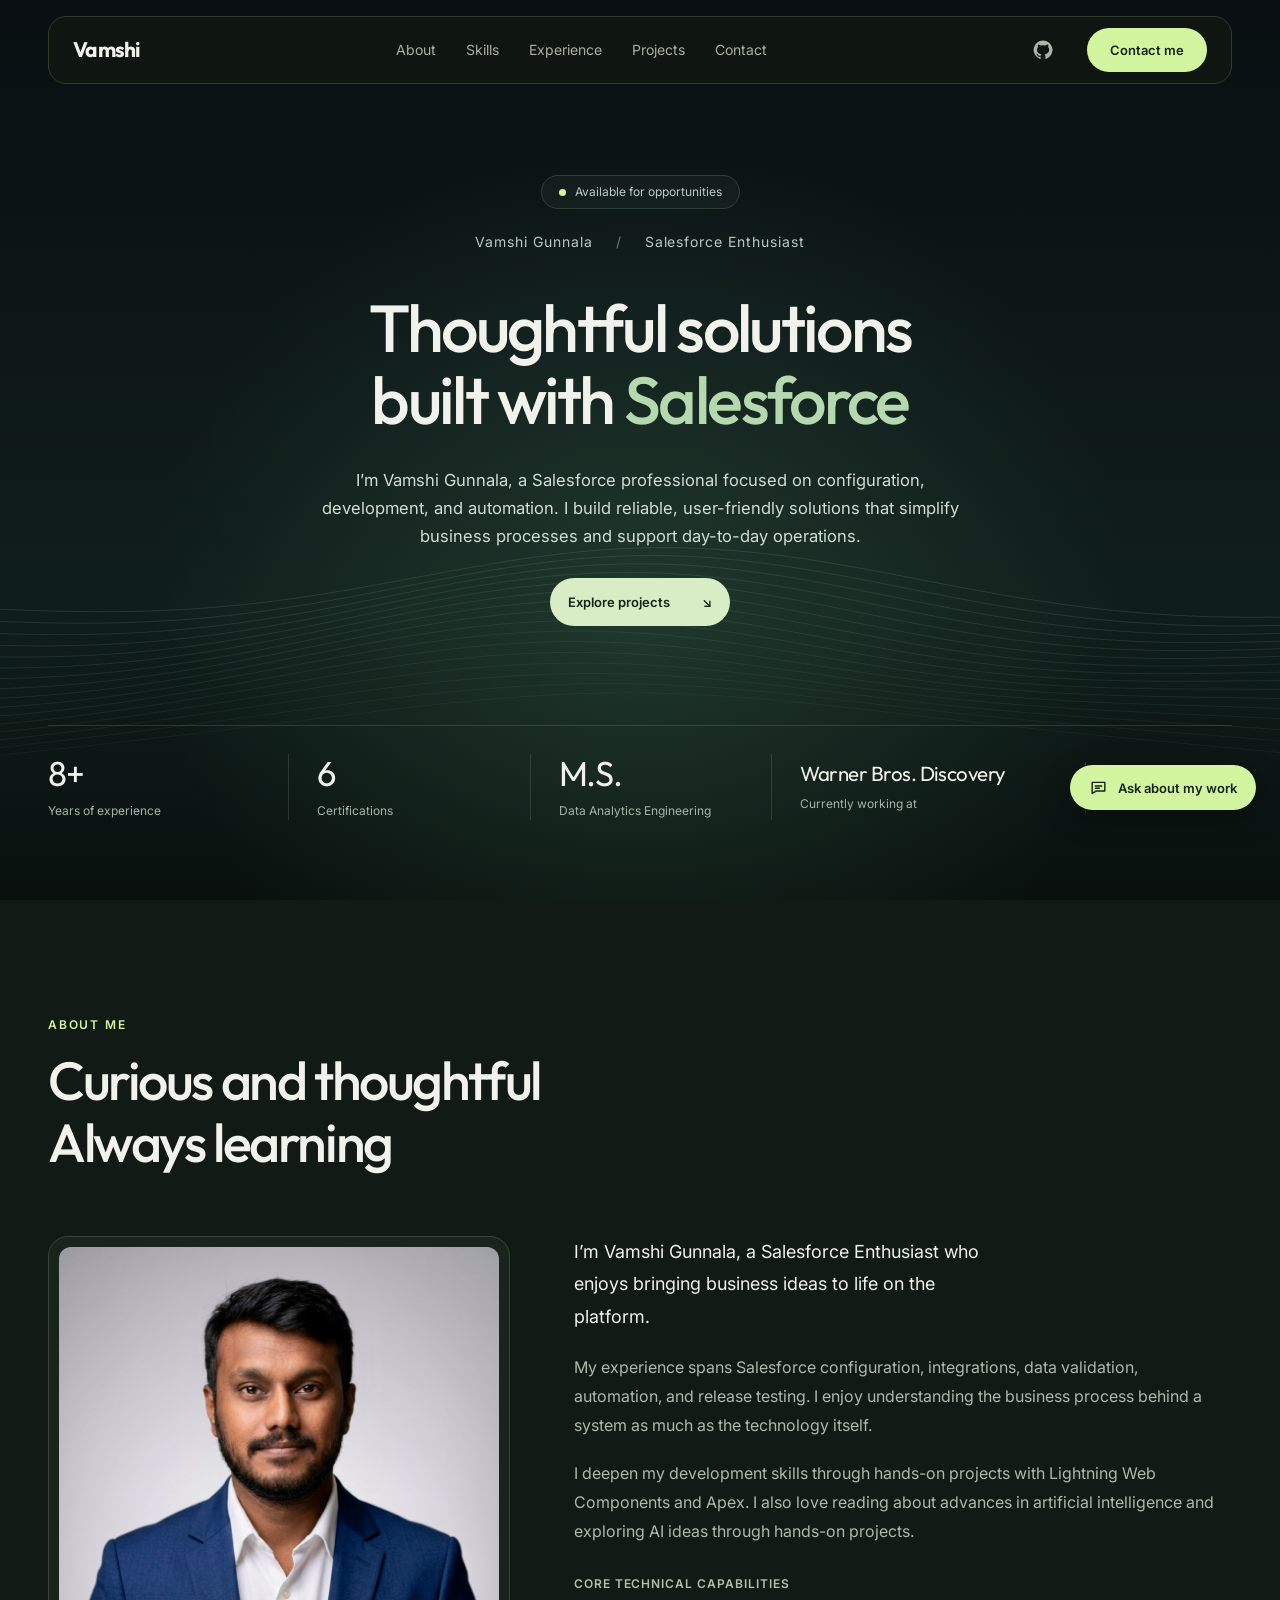
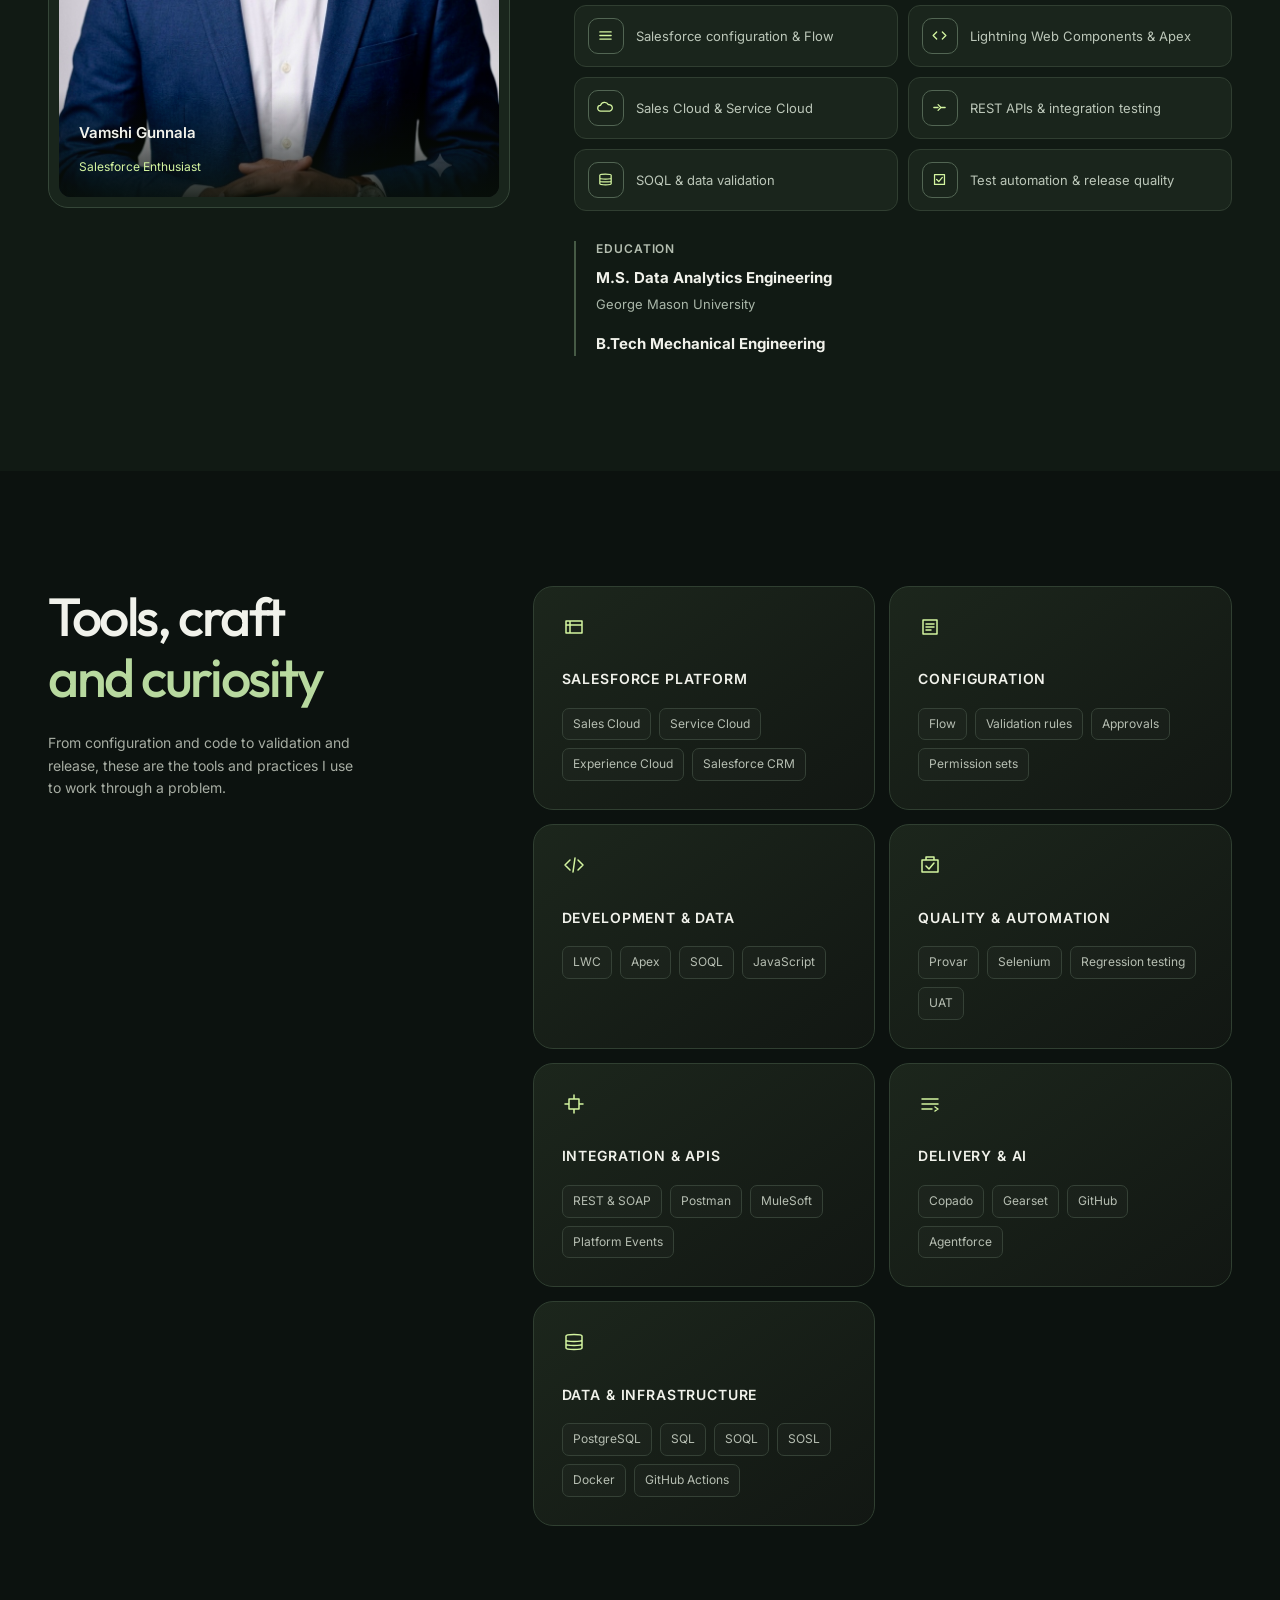
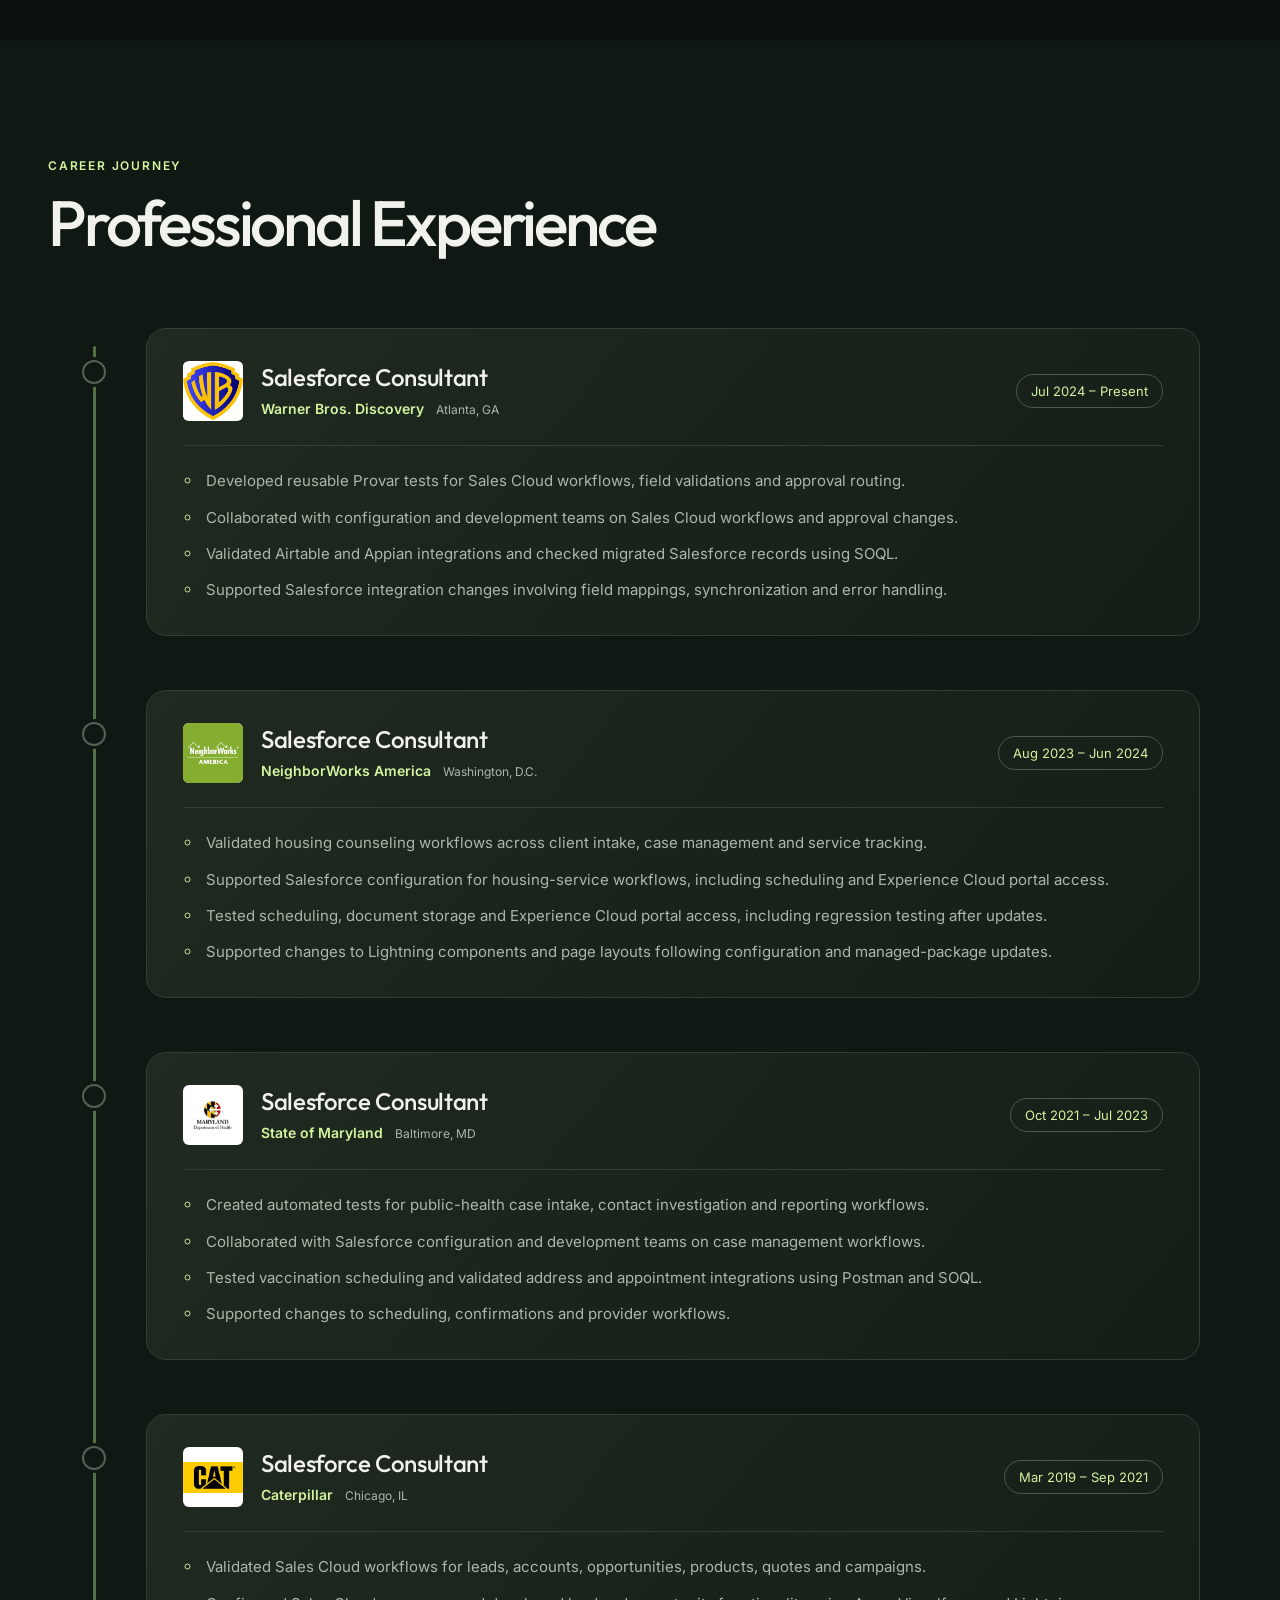
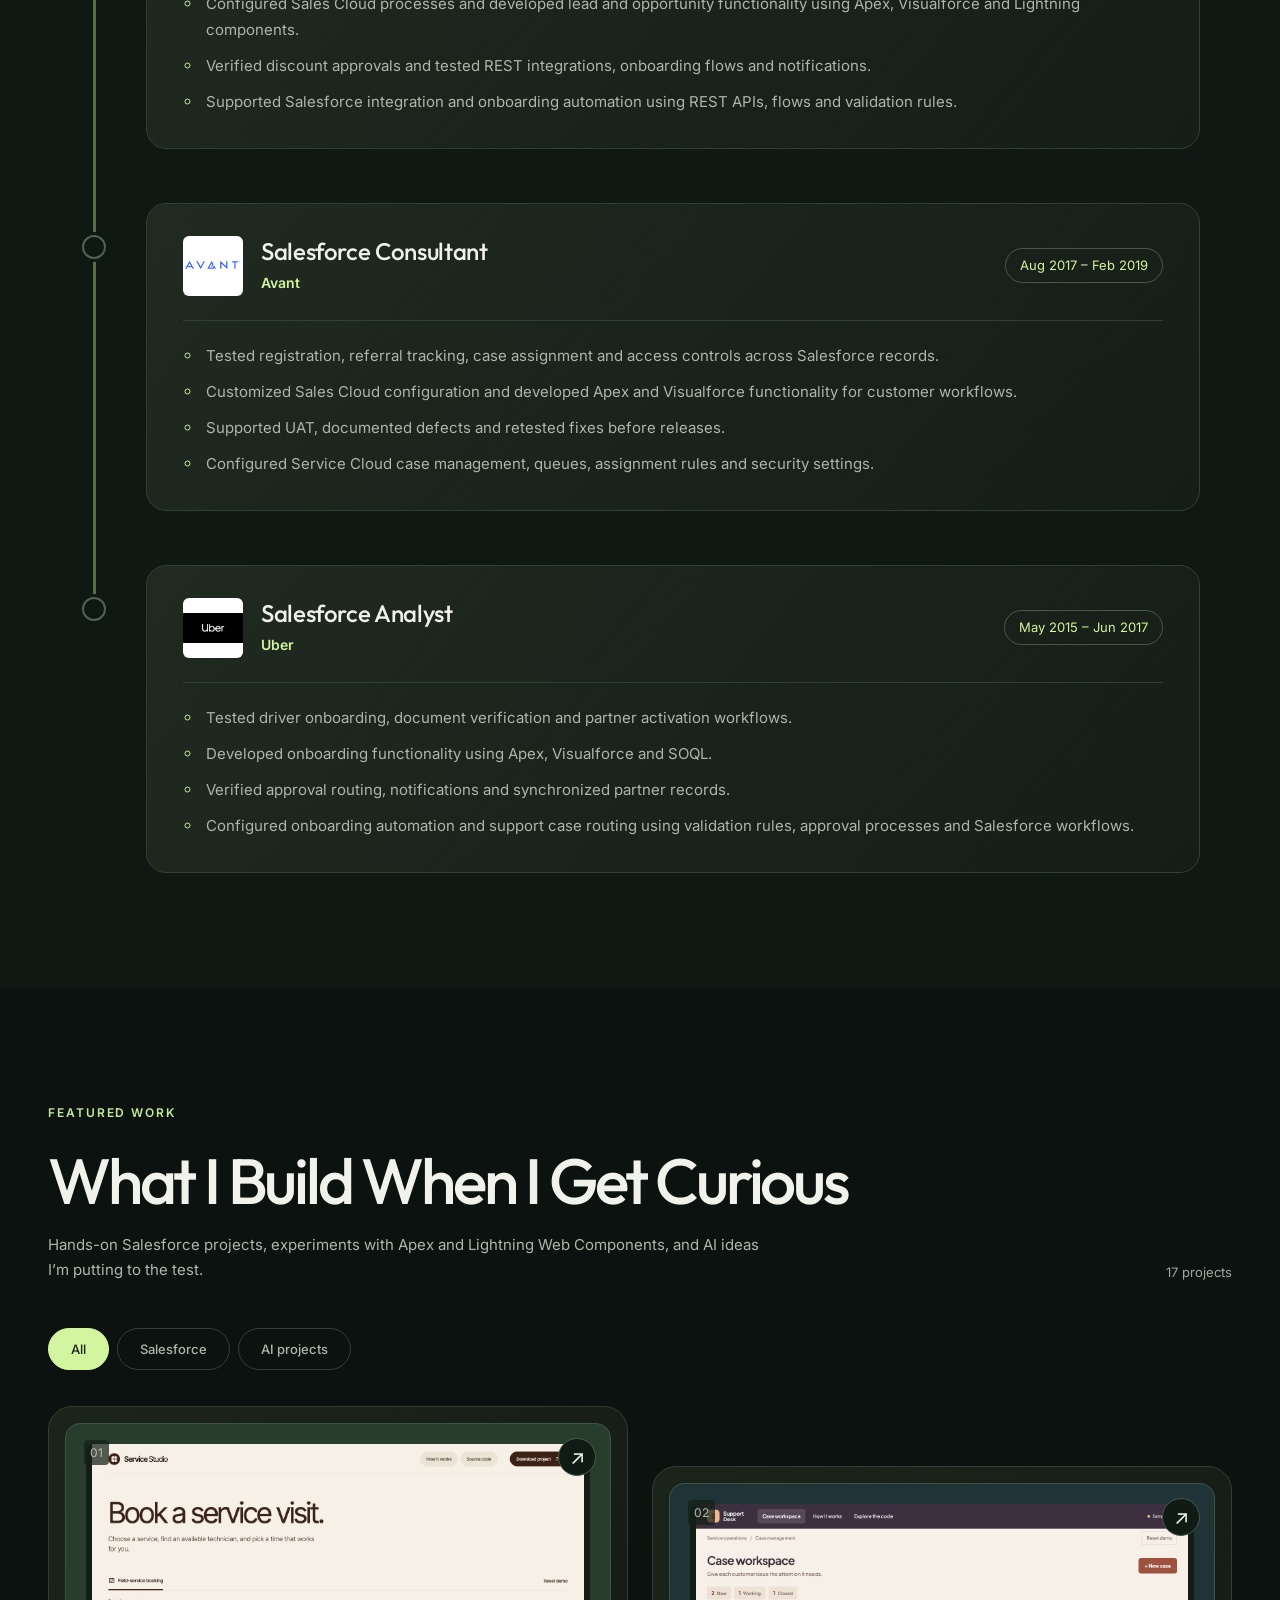
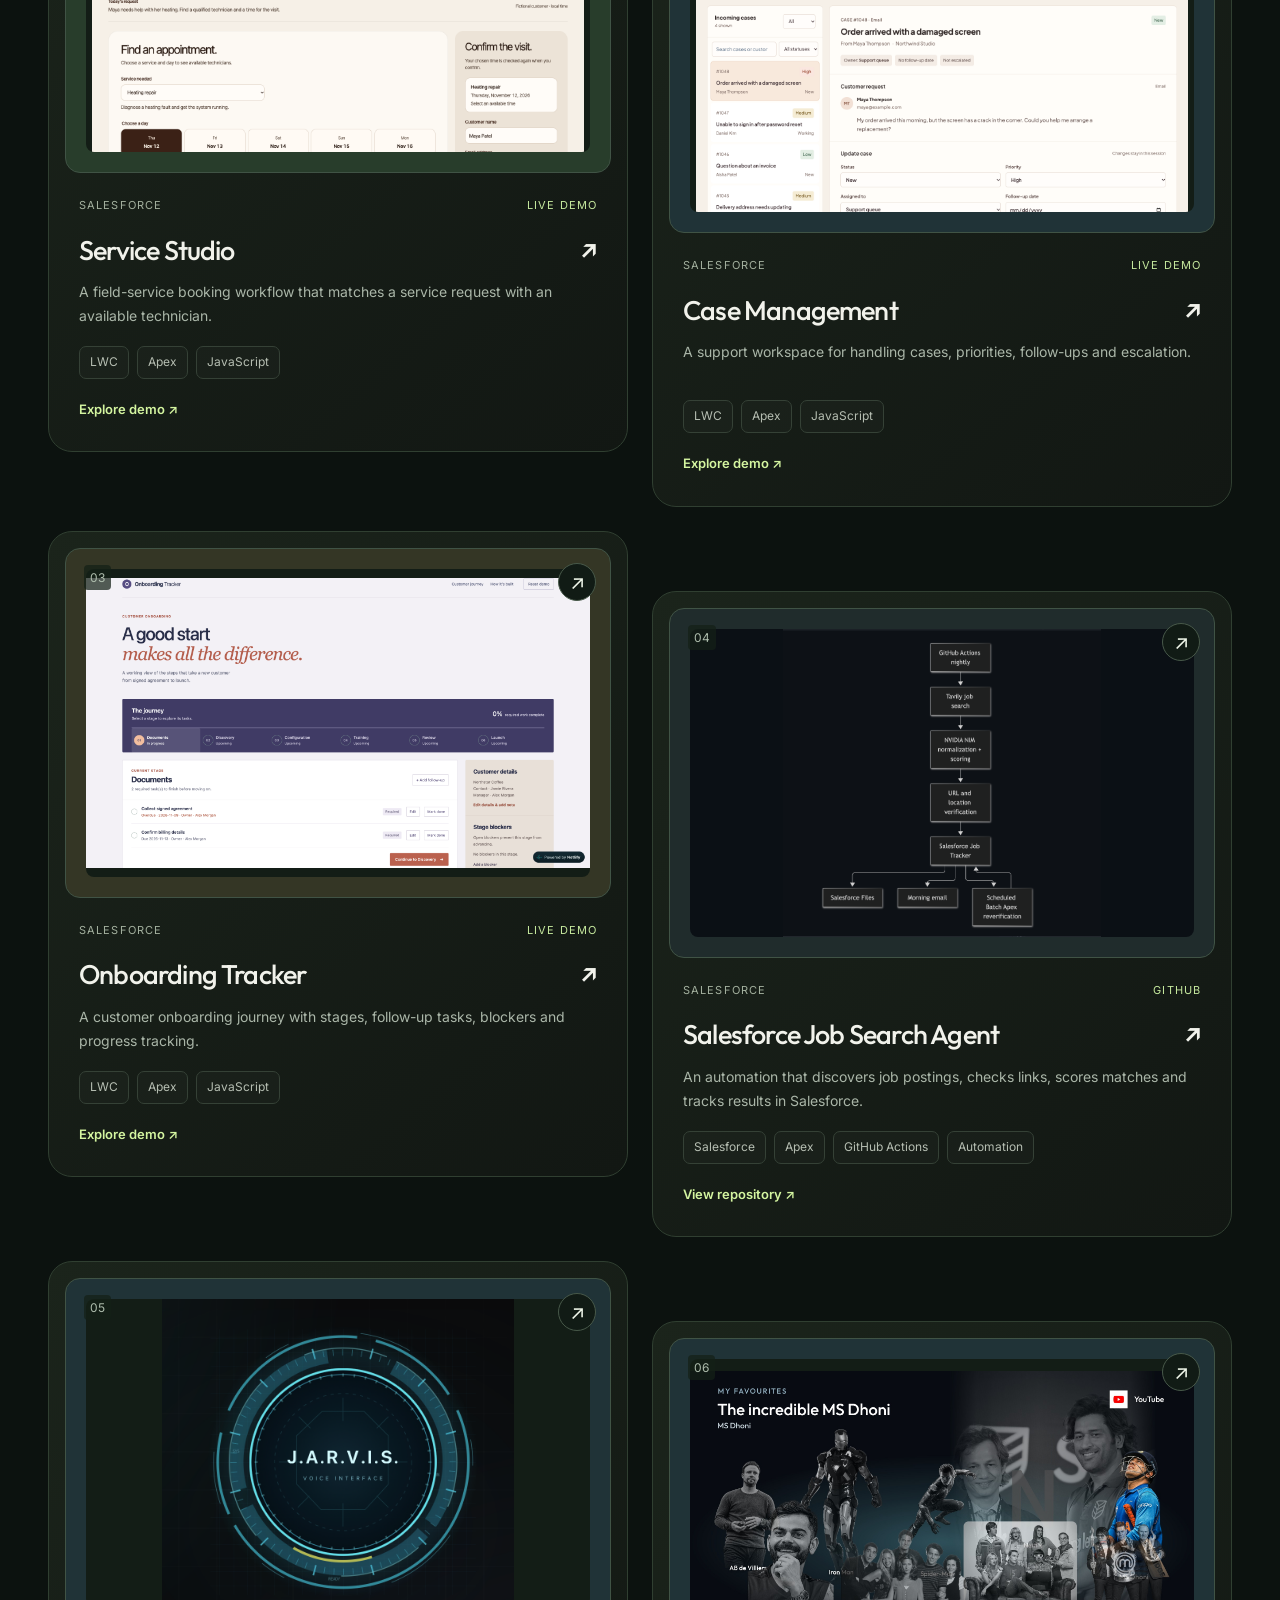
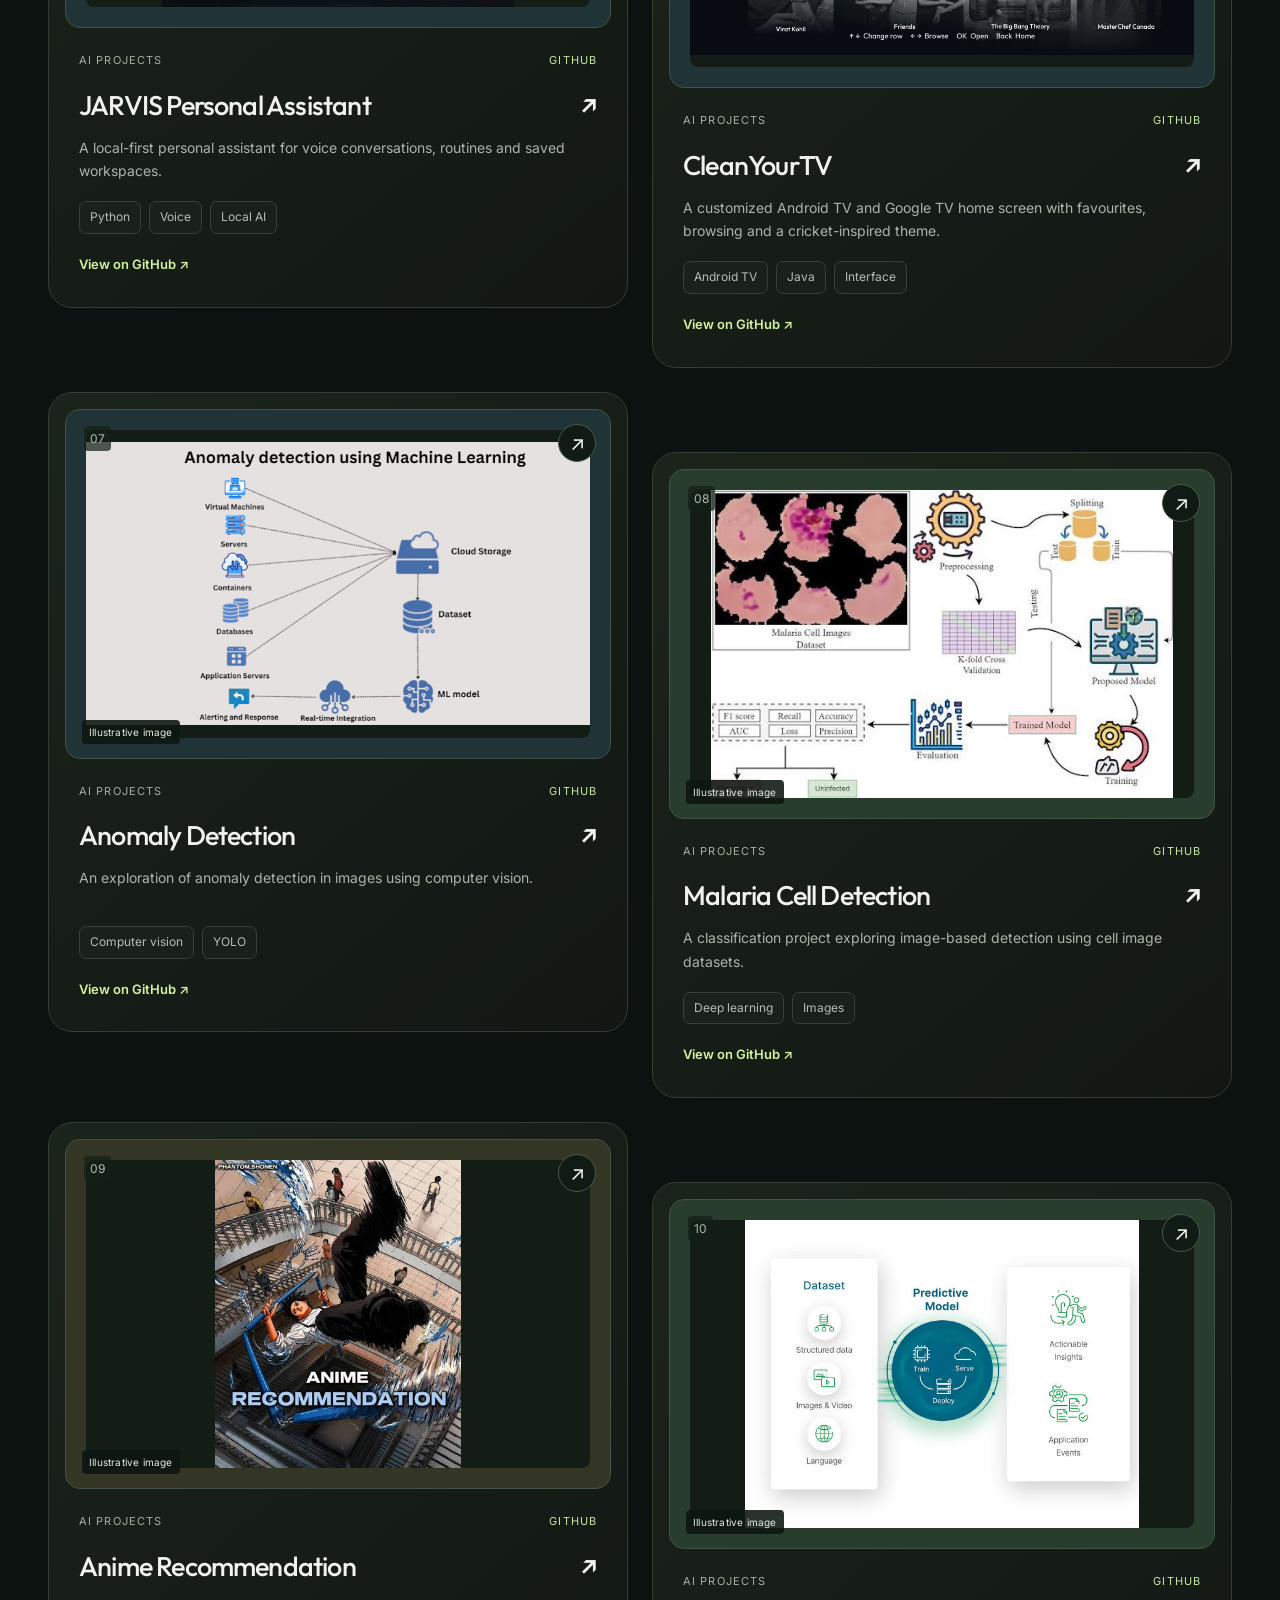
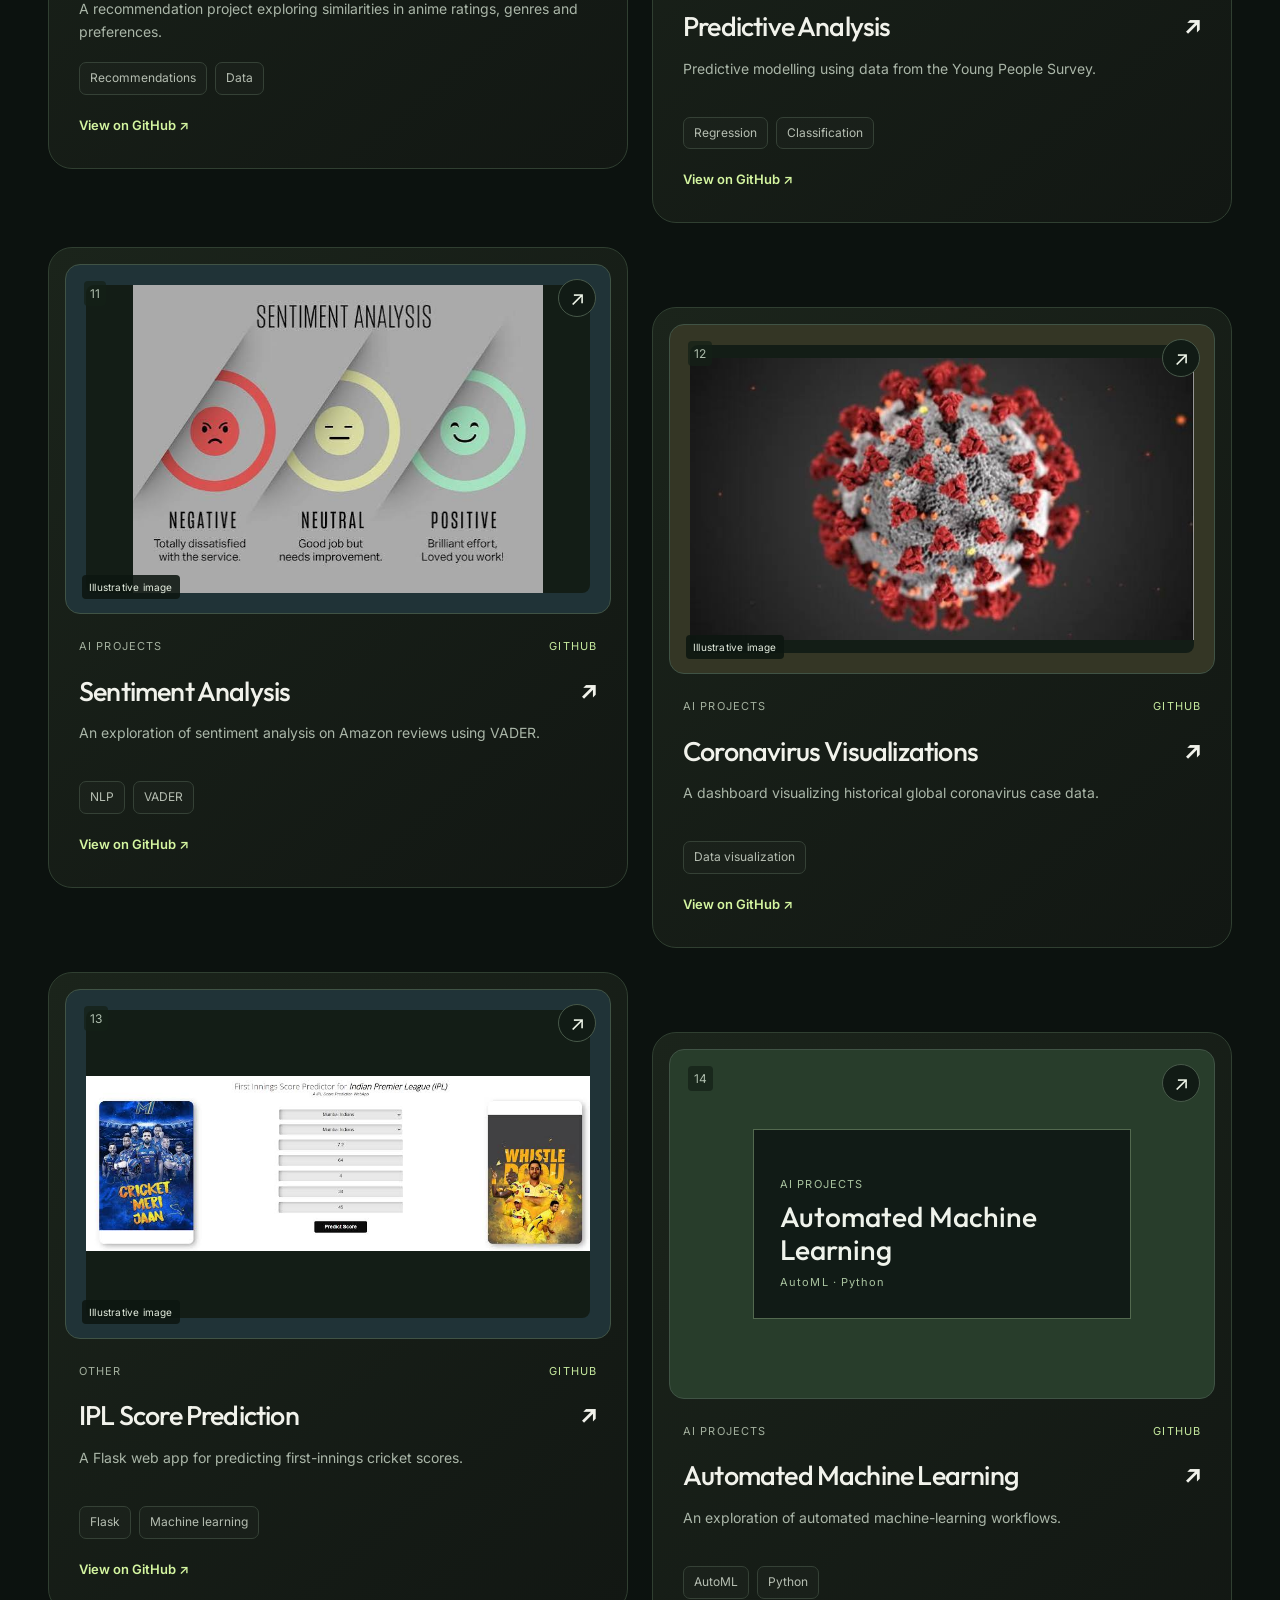
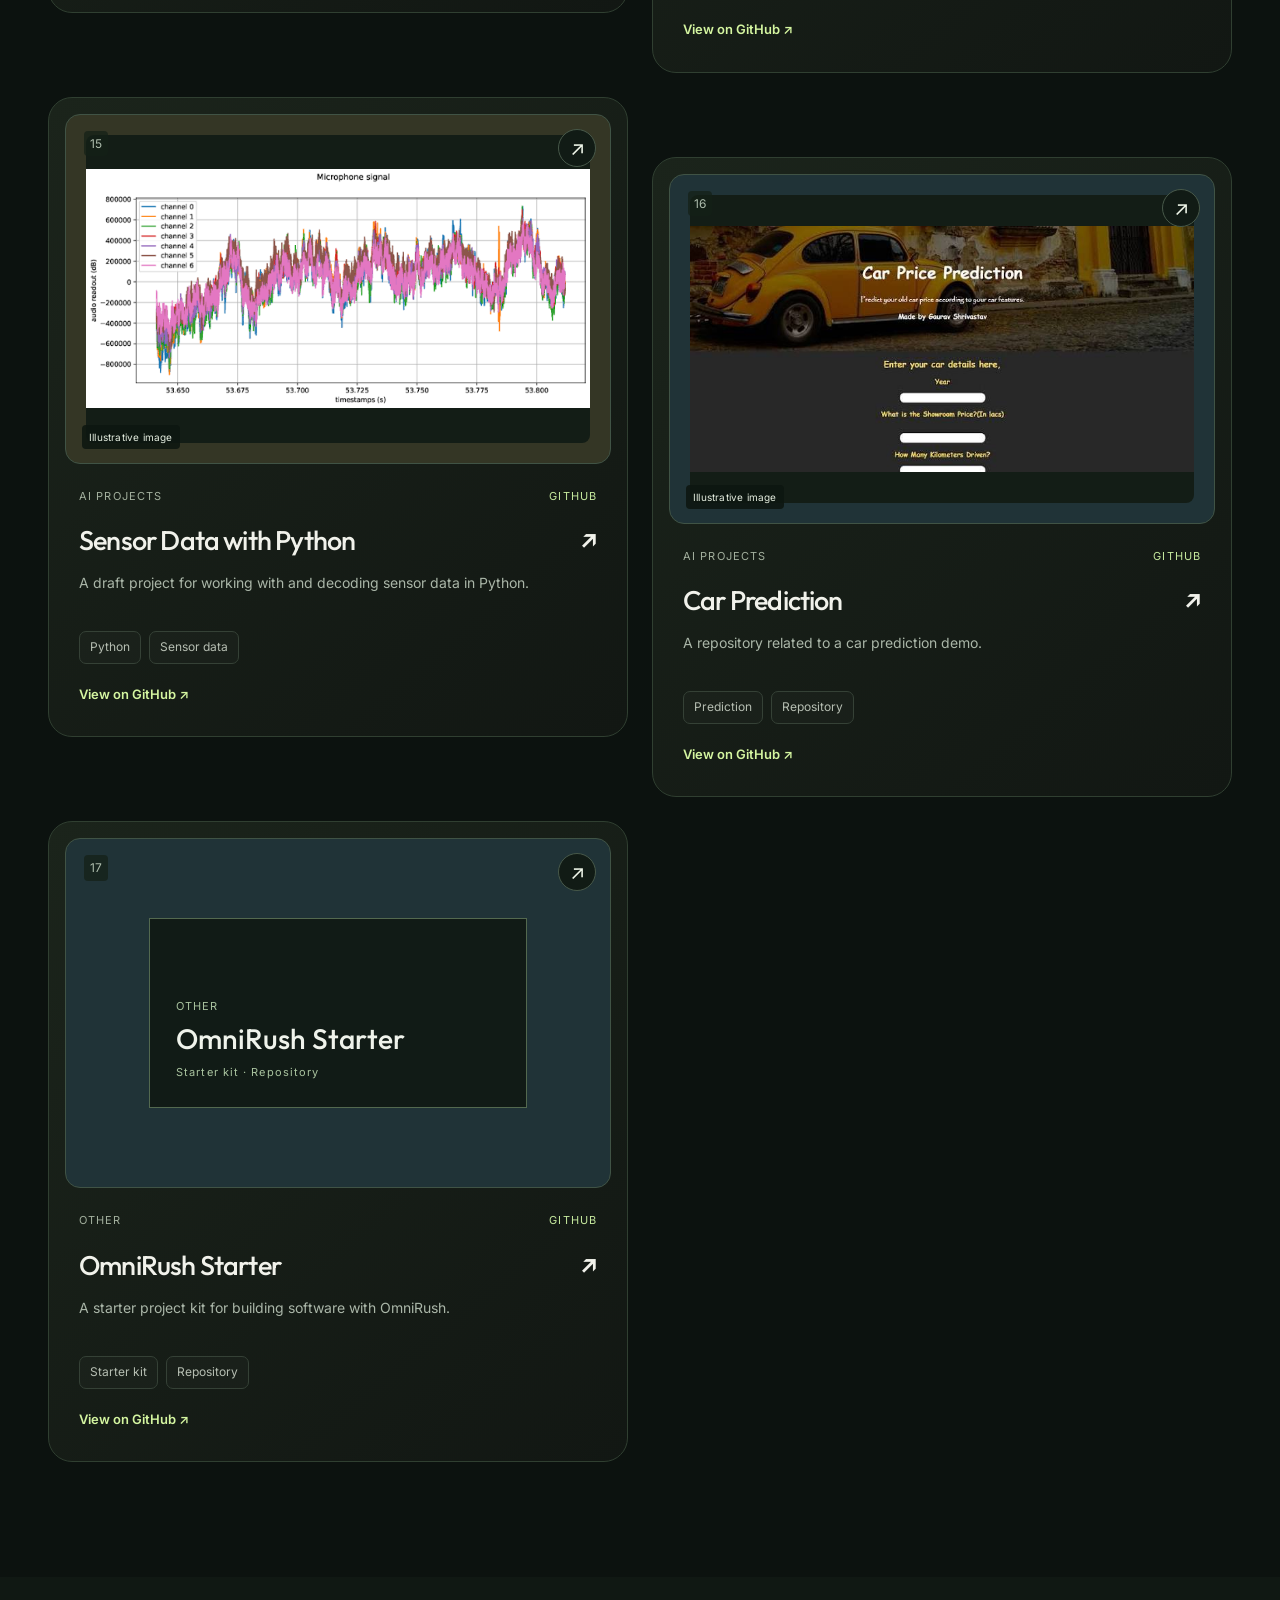
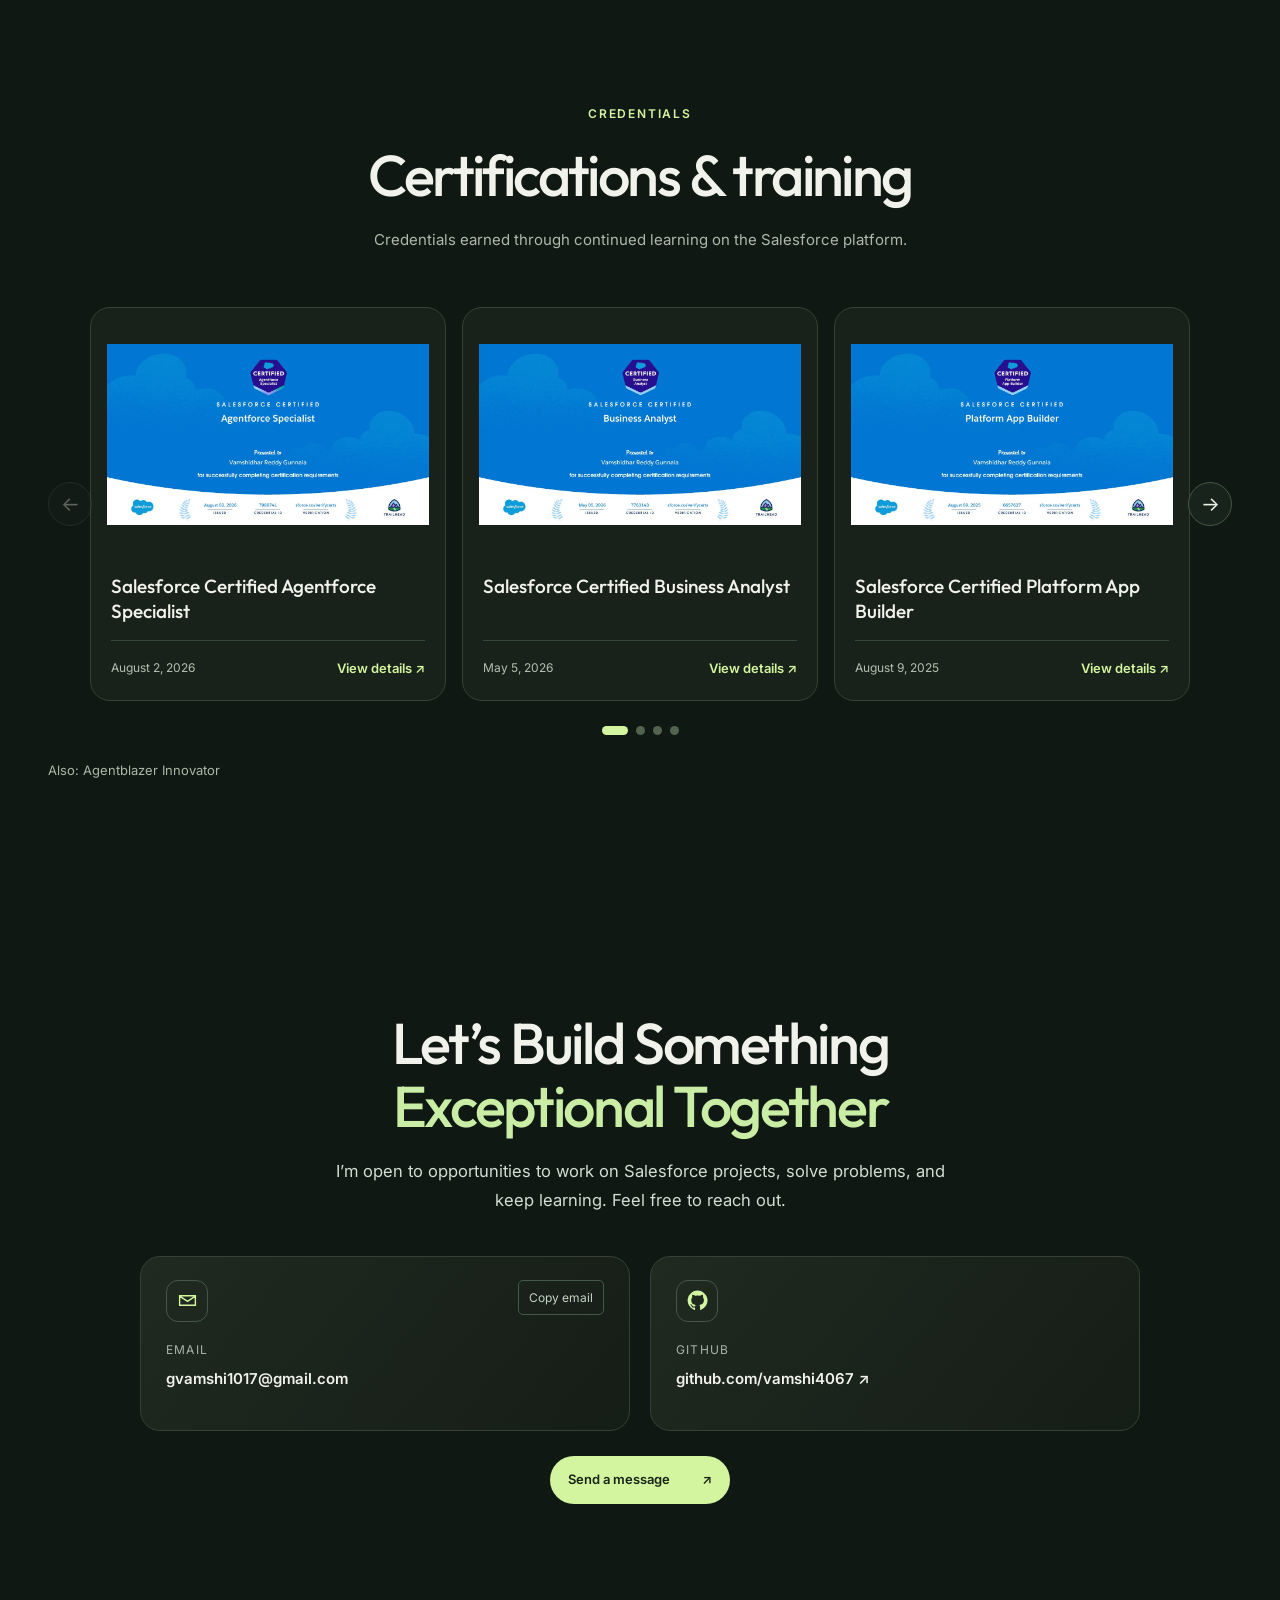
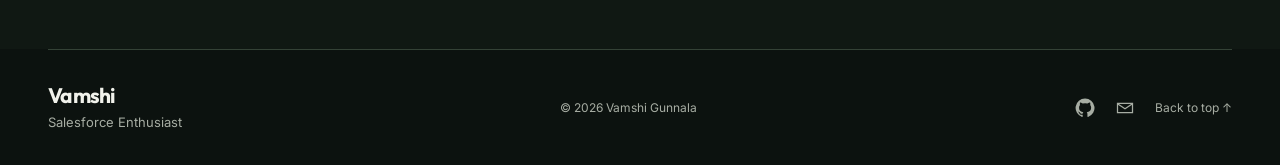
==== index.html @ e291246b "Add Salesforce portfolio website" ====
<!doctype html>
<html lang="en">
<head>
  <meta charset="utf-8"><meta name="viewport" content="width=device-width,initial-scale=1">
  <meta name="description" content="Vamshi Gunnala's Salesforce portfolio: configuration, development, automation, and interactive Salesforce demos.">
  <meta name="theme-color" content="#111923"><title>Vamshi Gunnala | Salesforce Portfolio</title>
  <link rel="preconnect" href="https://fonts.googleapis.com"><link rel="preconnect" href="https://fonts.gstatic.com" crossorigin><link href="https://fonts.googleapis.com/css2?family=Inter:wght@400;500;600;700&amp;family=Outfit:wght@400;500;600;700;800&amp;display=swap" rel="stylesheet"><link rel="preload" href="assets/studio.woff2" as="font" type="font/woff2" crossorigin><link rel="stylesheet" href="styles.css?v=1143bd9c1e"><script defer src="main.js?v=e7d86a1f50"></script>
</head>
<body>
<a class="skip" href="#main">Skip to content</a>
<header class="header"><nav class="nav wrap" aria-label="Main navigation"><a class="wordmark" href="#top" aria-label="Vamshi Gunnala, back to top">Vamshi</a><div class="navlinks" id="navigation"><a href="#about">About</a><a href="#expertise">Skills</a><a href="#work">Experience</a><a href="#projects">Projects</a><a href="#contact">Contact</a></div><a class="github-icon" href="https://github.com/vamshi4067" target="_blank" rel="noopener noreferrer" aria-label="GitHub profile"><svg viewBox="0 0 24 24" aria-hidden="true" focusable="false"><path fill="currentColor" d="M12 .7a11.3 11.3 0 0 0-3.57 22.02c.56.1.77-.24.77-.54v-2.1c-3.14.68-3.8-1.33-3.8-1.33-.51-1.3-1.25-1.64-1.25-1.64-1.03-.7.08-.69.08-.69 1.14.08 1.74 1.17 1.74 1.17 1.02 1.74 2.68 1.24 3.33.95.1-.73.4-1.24.72-1.53-2.5-.29-5.14-1.25-5.14-5.58 0-1.23.44-2.24 1.17-3.03-.12-.29-.51-1.43.11-2.98 0 0 .96-.3 3.11 1.16a10.8 10.8 0 0 1 5.67 0c2.15-1.46 3.1-1.16 3.1-1.16.63 1.55.24 2.69.12 2.98.73.79 1.17 1.8 1.17 3.03 0 4.34-2.65 5.29-5.17 5.57.4.35.76 1.03.76 2.09v3.09c0 .3.2.65.78.54A11.3 11.3 0 0 0 12 .7Z"/></svg></a><a class="nav-contact" href="#contact">Contact me</a><button class="menu-toggle" type="button" aria-label="Open menu" aria-expanded="false" aria-controls="mobile-nav"><span></span><span></span></button></nav><div class="mobile-nav" id="mobile-nav" hidden><a href="#about">About</a><a href="#expertise">Skills</a><a href="#work">Experience</a><a href="#projects">Projects</a><a href="#credentials">Credentials</a><a href="#contact">Get in touch</a></div></header>
<main id="main">
<section class="hero" id="top" aria-label="Introduction"><canvas class="terrain" aria-hidden="true"></canvas><div class="hero-inner wrap"><p class="availability"><span aria-hidden="true"></span> Available for opportunities</p><p class="hero-identity">Vamshi Gunnala <span>/</span> Salesforce Enthusiast</p><h1>Thoughtful solutions<br>built with <em>Salesforce</em></h1><div class="hero-bottom"><p>I’m Vamshi Gunnala, a Salesforce professional focused on configuration, development, and automation. I build reliable, user-friendly solutions that simplify business processes and support day-to-day operations.</p><div class="hero-actions"><a class="button button-light" href="#projects">Explore projects <span aria-hidden="true">↘</span></a></div></div><div class="hero-stats" aria-label="Portfolio highlights"><div><strong>8+</strong><span>Years of experience</span></div><div><strong>6</strong><span>Certifications</span></div><div><strong>M.S.</strong><span>Data Analytics Engineering</span></div><div class="hero-work"><strong>Warner Bros. Discovery</strong><span>Currently working at</span></div><a href="#about">Scroll to explore <span aria-hidden="true">↓</span></a></div></div></section>
<section class="about section" id="about"><div class="wrap"><div class="section-head"><h2>Curious and thoughtful<br>Always learning</h2><p>ABOUT ME</p></div><div class="about-grid"><figure class="portrait"><img src="assets/vamshi-gunnala.jpg" alt="Portrait of Vamshi Gunnala" width="896" height="1195" loading="lazy"><figcaption><strong>Vamshi Gunnala</strong><span>Salesforce Enthusiast</span></figcaption></figure><div class="about-main"><p class="lead">I’m Vamshi Gunnala, a Salesforce Enthusiast who enjoys bringing business ideas to life on the platform.</p><p>My experience spans Salesforce configuration, integrations, data validation, automation, and release testing. I enjoy understanding the business process behind a system as much as the technology itself.</p><p>I deepen my development skills through hands-on projects with Lightning Web Components and Apex. I also love reading about advances in artificial intelligence and exploring AI ideas through hands-on projects.</p><h3 class="about-label">Core technical capabilities</h3><div class="capabilities"><div class="capability"><span class="capability-icon"><svg viewBox="0 0 24 24" aria-hidden="true"><path d="M4 7h16M4 12h16M4 17h16"/></svg></span><span>Salesforce configuration &amp; Flow</span></div><div class="capability"><span class="capability-icon"><svg viewBox="0 0 24 24" aria-hidden="true"><path d="m8 7-5 5 5 5m8-10 5 5-5 5"/></svg></span><span>Lightning Web Components &amp; Apex</span></div><div class="capability"><span class="capability-icon"><svg viewBox="0 0 24 24" aria-hidden="true"><path d="M5 17a4 4 0 0 1 0-8 6 6 0 0 1 11-1 4.5 4.5 0 1 1 2 9Z"/></svg></span><span>Sales Cloud &amp; Service Cloud</span></div><div class="capability"><span class="capability-icon"><svg viewBox="0 0 24 24" aria-hidden="true"><path d="M4 12h6m4 0h6M10 8l4 4-4 4"/></svg></span><span>REST APIs &amp; integration testing</span></div><div class="capability"><span class="capability-icon"><svg viewBox="0 0 24 24" aria-hidden="true"><path d="M4 6c0-2 16-2 16 0v12c0 2-16 2-16 0ZM4 10c0 2 16 2 16 0M4 14c0 2 16 2 16 0"/></svg></span><span>SOQL &amp; data validation</span></div><div class="capability"><span class="capability-icon"><svg viewBox="0 0 24 24" aria-hidden="true"><path d="M5 5h14v14H5zm3 7 3 3 5-6"/></svg></span><span>Test automation &amp; release quality</span></div></div><div class="about-education"><h3 class="about-label">Education</h3><strong>M.S. Data Analytics Engineering</strong><span>George Mason University</span><strong class="btech-degree">B.Tech Mechanical Engineering</strong></div></div></div></div></section>
<section class="expertise section" id="expertise"><div class="wrap skills-layout"><div class="skills-heading"><h2>Tools, craft<br><span>and curiosity</span></h2><p>From configuration and code to validation and release, these are the tools and practices I use to work through a problem.</p></div><div class="skills-grid"><article class="skill-card"><svg viewBox="0 0 24 24" aria-hidden="true"><path d="M4 6h16v12H4zM4 10h16M8 6v12"/></svg><h3>Salesforce platform</h3><div class="tags"><span>Sales Cloud</span><span>Service Cloud</span><span>Experience Cloud</span><span>Salesforce CRM</span></div></article><article class="skill-card"><svg viewBox="0 0 24 24" aria-hidden="true"><path d="M5 5h14v14H5zM8 9h8M8 12h8M8 15h5"/></svg><h3>Configuration</h3><div class="tags"><span>Flow</span><span>Validation rules</span><span>Approvals</span><span>Permission sets</span></div></article><article class="skill-card"><svg viewBox="0 0 24 24" aria-hidden="true"><path d="m8 7-5 5 5 5m8-10 5 5-5 5m-3-12-2 14"/></svg><h3>Development & data</h3><div class="tags"><span>LWC</span><span>Apex</span><span>SOQL</span><span>JavaScript</span></div></article><article class="skill-card"><svg viewBox="0 0 24 24" aria-hidden="true"><path d="M4 7h16v12H4zM8 7V4h8v3M8 13l3 3 5-6"/></svg><h3>Quality & automation</h3><div class="tags"><span>Provar</span><span>Selenium</span><span>Regression testing</span><span>UAT</span></div></article><article class="skill-card"><svg viewBox="0 0 24 24" aria-hidden="true"><path d="M7 7h10v10H7zM3 12h4m10 0h4M12 3v4m0 10v4"/></svg><h3>Integration & APIs</h3><div class="tags"><span>REST & SOAP</span><span>Postman</span><span>MuleSoft</span><span>Platform Events</span></div></article><article class="skill-card"><svg viewBox="0 0 24 24" aria-hidden="true"><path d="M4 7h16M4 12h16M4 17h10M17 15l3 2-3 2"/></svg><h3>Delivery & AI</h3><div class="tags"><span>Copado</span><span>Gearset</span><span>GitHub</span><span>Agentforce</span></div></article><article class="skill-card"><svg viewBox="0 0 24 24" aria-hidden="true"><path d="M4 6c0-2 16-2 16 0v12c0 2-16 2-16 0ZM4 10c0 2 16 2 16 0M4 14c0 2 16 2 16 0"/></svg><h3>Data &amp; Infrastructure</h3><div class="tags"><span>PostgreSQL</span><span>SQL</span><span>SOQL</span><span>SOSL</span><span>Docker</span><span>GitHub Actions</span></div></article></div></div></section>
<section class="experience section" id="work"><div class="wrap"><div class="section-head"><h2>Professional Experience</h2><p>CAREER JOURNEY</p></div><ol class="timeline-list"><li class="timeline-item"><article class="career-card"><div class="career-top"><div class="career-identity"><span class="company-logo"><img src="assets/companies/warner-bros.jpeg" alt="" loading="lazy"></span><div><h3>Salesforce Consultant</h3><p class="company-name">Warner Bros. Discovery<span class="career-location">Atlanta, GA</span></p></div></div><span class="career-date">Jul 2024 – Present</span></div><ul class="career-highlights"><li>Developed reusable Provar tests for Sales Cloud workflows, field validations and approval routing.</li><li>Collaborated with configuration and development teams on Sales Cloud workflows and approval changes.</li><li>Validated Airtable and Appian integrations and checked migrated Salesforce records using SOQL.</li><li>Supported Salesforce integration changes involving field mappings, synchronization and error handling.</li></ul></article></li><li class="timeline-item"><article class="career-card"><div class="career-top"><div class="career-identity"><span class="company-logo"><img src="assets/companies/neighborworks.jpeg" alt="" loading="lazy"></span><div><h3>Salesforce Consultant</h3><p class="company-name">NeighborWorks America<span class="career-location">Washington, D.C.</span></p></div></div><span class="career-date">Aug 2023 – Jun 2024</span></div><ul class="career-highlights"><li>Validated housing counseling workflows across client intake, case management and service tracking.</li><li>Supported Salesforce configuration for housing-service workflows, including scheduling and Experience Cloud portal access.</li><li>Tested scheduling, document storage and Experience Cloud portal access, including regression testing after updates.</li><li>Supported changes to Lightning components and page layouts following configuration and managed-package updates.</li></ul></article></li><li class="timeline-item"><article class="career-card"><div class="career-top"><div class="career-identity"><span class="company-logo"><img src="assets/companies/maryland.jpeg" alt="" loading="lazy"></span><div><h3>Salesforce Consultant</h3><p class="company-name">State of Maryland<span class="career-location">Baltimore, MD</span></p></div></div><span class="career-date">Oct 2021 – Jul 2023</span></div><ul class="career-highlights"><li>Created automated tests for public-health case intake, contact investigation and reporting workflows.</li><li>Collaborated with Salesforce configuration and development teams on case management workflows.</li><li>Tested vaccination scheduling and validated address and appointment integrations using Postman and SOQL.</li><li>Supported changes to scheduling, confirmations and provider workflows.</li></ul></article></li><li class="timeline-item"><article class="career-card"><div class="career-top"><div class="career-identity"><span class="company-logo"><img src="assets/companies/caterpillar.jpeg" alt="" loading="lazy"></span><div><h3>Salesforce Consultant</h3><p class="company-name">Caterpillar<span class="career-location">Chicago, IL</span></p></div></div><span class="career-date">Mar 2019 – Sep 2021</span></div><ul class="career-highlights"><li>Validated Sales Cloud workflows for leads, accounts, opportunities, products, quotes and campaigns.</li><li>Configured Sales Cloud processes and developed lead and opportunity functionality using Apex, Visualforce and Lightning components.</li><li>Verified discount approvals and tested REST integrations, onboarding flows and notifications.</li><li>Supported Salesforce integration and onboarding automation using REST APIs, flows and validation rules.</li></ul></article></li><li class="timeline-item"><article class="career-card"><div class="career-top"><div class="career-identity"><span class="company-logo"><img src="assets/companies/avant.png" alt="" loading="lazy"></span><div><h3>Salesforce Consultant</h3><p class="company-name">Avant</p></div></div><span class="career-date">Aug 2017 – Feb 2019</span></div><ul class="career-highlights"><li>Tested registration, referral tracking, case assignment and access controls across Salesforce records.</li><li>Customized Sales Cloud configuration and developed Apex and Visualforce functionality for customer workflows.</li><li>Supported UAT, documented defects and retested fixes before releases.</li><li>Configured Service Cloud case management, queues, assignment rules and security settings.</li></ul></article></li><li class="timeline-item"><article class="career-card"><div class="career-top"><div class="career-identity"><span class="company-logo"><img src="assets/companies/uber.png" alt="" loading="lazy"></span><div><h3>Salesforce Analyst</h3><p class="company-name">Uber</p></div></div><span class="career-date">May 2015 – Jun 2017</span></div><ul class="career-highlights"><li>Tested driver onboarding, document verification and partner activation workflows.</li><li>Developed onboarding functionality using Apex, Visualforce and SOQL.</li><li>Verified approval routing, notifications and synchronized partner records.</li><li>Configured onboarding automation and support case routing using validation rules, approval processes and Salesforce workflows.</li></ul></article></li></ol></div></section>
<section class="projects section" id="projects"><div class="wrap"><div class="project-title"><div><p class="project-eyebrow">FEATURED WORK</p><h2>What I Build When I Get Curious</h2><p class="project-description">Hands-on Salesforce projects, experiments with Apex and Lightning Web Components, and AI ideas I’m putting to the test.</p></div><span class="project-count" aria-live="polite">17 projects</span></div><div class="project-filters" role="group" aria-label="Filter projects"><button type="button" data-filter="All" aria-pressed="true">All</button><button type="button" data-filter="Salesforce" aria-pressed="false">Salesforce</button><button type="button" data-filter="AI projects" aria-pressed="false">AI projects</button></div><div class="work-grid"><article class="work-card" data-category="Salesforce"><div class="work-visual work-service"><span class="work-index">01</span><img class="work-screenshot" src="assets/projects/service-studio.png" alt="Service Studio field-service booking demo" loading="lazy"><span class="work-arrow" aria-hidden="true">↗</span></div><div class="work-card-copy"><div class="work-meta"><span>SALESFORCE</span><span>LIVE DEMO</span></div><h3><a href="demo/">Service Studio <span aria-hidden="true">↗</span></a></h3><p>A field-service booking workflow that matches a service request with an available technician.</p><div class="tags"><span>LWC</span><span>Apex</span><span>JavaScript</span></div><a class="work-link" href="demo/">Explore demo ↗</a></div></article><article class="work-card" data-category="Salesforce"><div class="work-visual work-cases"><span class="work-index">02</span><img class="work-screenshot" src="assets/projects/case-management.png" alt="Case-management workspace" loading="lazy"><span class="work-arrow" aria-hidden="true">↗</span></div><div class="work-card-copy"><div class="work-meta"><span>SALESFORCE</span><span>LIVE DEMO</span></div><h3><a href="projects/case-management/">Case Management <span aria-hidden="true">↗</span></a></h3><p>A support workspace for handling cases, priorities, follow-ups and escalation.</p><div class="tags"><span>LWC</span><span>Apex</span><span>JavaScript</span></div><a class="work-link" href="projects/case-management/">Explore demo ↗</a></div></article><article class="work-card" data-category="Salesforce"><div class="work-visual work-onboarding"><span class="work-index">03</span><img class="work-screenshot" src="assets/projects/onboarding.png" alt="Customer onboarding tracker" loading="lazy"><span class="work-arrow" aria-hidden="true">↗</span></div><div class="work-card-copy"><div class="work-meta"><span>SALESFORCE</span><span>LIVE DEMO</span></div><h3><a href="projects/onboarding/">Onboarding Tracker <span aria-hidden="true">↗</span></a></h3><p>A customer onboarding journey with stages, follow-up tasks, blockers and progress tracking.</p><div class="tags"><span>LWC</span><span>Apex</span><span>JavaScript</span></div><a class="work-link" href="projects/onboarding/">Explore demo ↗</a></div></article><article class="work-card" data-category="Salesforce"><div class="work-visual work-job"><span class="work-index">04</span><img class="work-screenshot work-diagram" src="assets/projects/job-search.png" alt="Architecture diagram for the Salesforce job search agent" loading="lazy"><span class="work-arrow" aria-hidden="true">↗</span></div><div class="work-card-copy"><div class="work-meta"><span>SALESFORCE</span><span>GITHUB</span></div><h3><a href="https://github.com/vamshi4067/salesforce-job-search-agent" target="_blank" rel="noopener noreferrer">Salesforce Job Search Agent <span aria-hidden="true">↗</span></a></h3><p>An automation that discovers job postings, checks links, scores matches and tracks results in Salesforce.</p><div class="tags"><span>Salesforce</span><span>Apex</span><span>GitHub Actions</span><span>Automation</span></div><a class="work-link" href="https://github.com/vamshi4067/salesforce-job-search-agent" target="_blank" rel="noopener noreferrer">View repository ↗</a></div></article><article class="work-card" data-category="AI projects"><div class="work-visual work-vision"><span class="work-index">19</span><img class="work-screenshot" src="assets/projects/jarvis.png" alt="JARVIS voice interface" loading="lazy"><span class="work-arrow" aria-hidden="true">↗</span></div><div class="work-card-copy"><div class="work-meta"><span>AI PROJECTS</span><span>GITHUB</span></div><h3><a href="https://github.com/vamshi4067/jarvis-personal-assistant" target="_blank" rel="noopener noreferrer">JARVIS Personal Assistant <span aria-hidden="true">↗</span></a></h3><p>A local-first personal assistant for voice conversations, routines and saved workspaces.</p><div class="tags"><span>Python</span><span>Voice</span><span>Local AI</span></div><a class="work-link" href="https://github.com/vamshi4067/jarvis-personal-assistant" target="_blank" rel="noopener noreferrer">View on GitHub ↗</a></div></article><article class="work-card" data-category="AI projects"><div class="work-visual work-vision"><span class="work-index">18</span><img class="work-screenshot" src="assets/projects/cleanyourtv.jpg" alt="CleanYourTV home screen" loading="lazy"><span class="work-arrow" aria-hidden="true">↗</span></div><div class="work-card-copy"><div class="work-meta"><span>AI PROJECTS</span><span>GITHUB</span></div><h3><a href="https://github.com/vamshi4067/CleanYourTV" target="_blank" rel="noopener noreferrer">CleanYourTV <span aria-hidden="true">↗</span></a></h3><p>A customized Android TV and Google TV home screen with favourites, browsing and a cricket-inspired theme.</p><div class="tags"><span>Android TV</span><span>Java</span><span>Interface</span></div><a class="work-link" href="https://github.com/vamshi4067/CleanYourTV" target="_blank" rel="noopener noreferrer">View on GitHub ↗</a></div></article><article class="work-card" data-category="AI projects"><div class="work-visual work-vision"><span class="work-index">04</span><img class="work-screenshot" src="assets/projects/anomaly.png" alt="Illustration for Anomaly Detection" loading="lazy"><span class="image-caption">Illustrative image</span><span class="work-arrow" aria-hidden="true">↗</span></div><div class="work-card-copy"><div class="work-meta"><span>AI PROJECTS</span><span>GITHUB</span></div><h3><a href="https://github.com/vamshi4067/Anomaly-detection-using-computer-vision" target="_blank" rel="noopener noreferrer">Anomaly Detection <span aria-hidden="true">↗</span></a></h3><p>An exploration of anomaly detection in images using computer vision.</p><div class="tags"><span>Computer vision</span><span>YOLO</span></div><a class="work-link" href="https://github.com/vamshi4067/Anomaly-detection-using-computer-vision" target="_blank" rel="noopener noreferrer">View on GitHub ↗</a></div></article><article class="work-card" data-category="AI projects"><div class="work-visual work-cells"><span class="work-index">05</span><img class="work-screenshot" src="assets/projects/malaria.jpeg" alt="Illustration for Malaria Cell Detection" loading="lazy"><span class="image-caption">Illustrative image</span><span class="work-arrow" aria-hidden="true">↗</span></div><div class="work-card-copy"><div class="work-meta"><span>AI PROJECTS</span><span>GITHUB</span></div><h3><a href="https://github.com/vamshi4067/Malaria-Cell-Detection" target="_blank" rel="noopener noreferrer">Malaria Cell Detection <span aria-hidden="true">↗</span></a></h3><p>A classification project exploring image-based detection using cell image datasets.</p><div class="tags"><span>Deep learning</span><span>Images</span></div><a class="work-link" href="https://github.com/vamshi4067/Malaria-Cell-Detection" target="_blank" rel="noopener noreferrer">View on GitHub ↗</a></div></article><article class="work-card" data-category="AI projects"><div class="work-visual work-anime"><span class="work-index">06</span><img class="work-screenshot" src="assets/projects/anime.jpeg" alt="Illustration for Anime Recommendation" loading="lazy"><span class="image-caption">Illustrative image</span><span class="work-arrow" aria-hidden="true">↗</span></div><div class="work-card-copy"><div class="work-meta"><span>AI PROJECTS</span><span>GITHUB</span></div><h3><a href="https://github.com/vamshi4067/Anime-recommendation" target="_blank" rel="noopener noreferrer">Anime Recommendation <span aria-hidden="true">↗</span></a></h3><p>A recommendation project exploring similarities in anime ratings, genres and preferences.</p><div class="tags"><span>Recommendations</span><span>Data</span></div><a class="work-link" href="https://github.com/vamshi4067/Anime-recommendation" target="_blank" rel="noopener noreferrer">View on GitHub ↗</a></div></article><article class="work-card" data-category="AI projects"><div class="work-visual work-predict"><span class="work-index">07</span><img class="work-screenshot" src="assets/projects/predictive.jpeg" alt="Illustration for Predictive Analysis" loading="lazy"><span class="image-caption">Illustrative image</span><span class="work-arrow" aria-hidden="true">↗</span></div><div class="work-card-copy"><div class="work-meta"><span>AI PROJECTS</span><span>GITHUB</span></div><h3><a href="https://github.com/vamshi4067/Predictive-Analysis" target="_blank" rel="noopener noreferrer">Predictive Analysis <span aria-hidden="true">↗</span></a></h3><p>Predictive modelling using data from the Young People Survey.</p><div class="tags"><span>Regression</span><span>Classification</span></div><a class="work-link" href="https://github.com/vamshi4067/Predictive-Analysis" target="_blank" rel="noopener noreferrer">View on GitHub ↗</a></div></article><article class="work-card" data-category="AI projects"><div class="work-visual work-sentiment"><span class="work-index">08</span><img class="work-screenshot" src="assets/projects/sentiment.jpeg" alt="Illustration for Sentiment Analysis" loading="lazy"><span class="image-caption">Illustrative image</span><span class="work-arrow" aria-hidden="true">↗</span></div><div class="work-card-copy"><div class="work-meta"><span>AI PROJECTS</span><span>GITHUB</span></div><h3><a href="https://github.com/vamshi4067/Sentiment-Analysis" target="_blank" rel="noopener noreferrer">Sentiment Analysis <span aria-hidden="true">↗</span></a></h3><p>An exploration of sentiment analysis on Amazon reviews using VADER.</p><div class="tags"><span>NLP</span><span>VADER</span></div><a class="work-link" href="https://github.com/vamshi4067/Sentiment-Analysis" target="_blank" rel="noopener noreferrer">View on GitHub ↗</a></div></article><article class="work-card" data-category="AI projects"><div class="work-visual work-charts"><span class="work-index">09</span><img class="work-screenshot" src="assets/projects/corona.jpeg" alt="Illustration for Coronavirus Visualizations" loading="lazy"><span class="image-caption">Illustrative image</span><span class="work-arrow" aria-hidden="true">↗</span></div><div class="work-card-copy"><div class="work-meta"><span>AI PROJECTS</span><span>GITHUB</span></div><h3><a href="https://github.com/vamshi4067/Corona-cases-Visualizations" target="_blank" rel="noopener noreferrer">Coronavirus Visualizations <span aria-hidden="true">↗</span></a></h3><p>A dashboard visualizing historical global coronavirus case data.</p><div class="tags"><span>Data visualization</span></div><a class="work-link" href="https://github.com/vamshi4067/Corona-cases-Visualizations" target="_blank" rel="noopener noreferrer">View on GitHub ↗</a></div></article><article class="work-card" data-category="AI projects"><div class="work-visual work-cricket"><span class="work-index">10</span><img class="work-screenshot" src="assets/projects/ipl.jpeg" alt="Illustration for IPL Score Prediction" loading="lazy"><span class="image-caption">Illustrative image</span><span class="work-arrow" aria-hidden="true">↗</span></div><div class="work-card-copy"><div class="work-meta"><span>OTHER</span><span>GITHUB</span></div><h3><a href="https://github.com/vamshi4067/IPL-Cricket-Score-Prediction" target="_blank" rel="noopener noreferrer">IPL Score Prediction <span aria-hidden="true">↗</span></a></h3><p>A Flask web app for predicting first-innings cricket scores.</p><div class="tags"><span>Flask</span><span>Machine learning</span></div><a class="work-link" href="https://github.com/vamshi4067/IPL-Cricket-Score-Prediction" target="_blank" rel="noopener noreferrer">View on GitHub ↗</a></div></article><article class="work-card" data-category="AI projects"><div class="work-visual work-automl"><span class="work-index">11</span><div class="work-art"><span>AI PROJECTS</span><strong>Automated Machine Learning</strong><small>AutoML · Python</small></div><span class="work-arrow" aria-hidden="true">↗</span></div><div class="work-card-copy"><div class="work-meta"><span>AI PROJECTS</span><span>GITHUB</span></div><h3><a href="https://github.com/vamshi4067/Automated-Machine-Learning" target="_blank" rel="noopener noreferrer">Automated Machine Learning <span aria-hidden="true">↗</span></a></h3><p>An exploration of automated machine-learning workflows.</p><div class="tags"><span>AutoML</span><span>Python</span></div><a class="work-link" href="https://github.com/vamshi4067/Automated-Machine-Learning" target="_blank" rel="noopener noreferrer">View on GitHub ↗</a></div></article><article class="work-card" data-category="AI projects"><div class="work-visual work-sensors"><span class="work-index">12</span><img class="work-screenshot" src="assets/projects/sensor-data.png" alt="Illustration for Sensor Data with Python" loading="lazy"><span class="image-caption">Illustrative image</span><span class="work-arrow" aria-hidden="true">↗</span></div><div class="work-card-copy"><div class="work-meta"><span>AI PROJECTS</span><span>GITHUB</span></div><h3><a href="https://github.com/vamshi4067/python-decoding-sensor-data" target="_blank" rel="noopener noreferrer">Sensor Data with Python <span aria-hidden="true">↗</span></a></h3><p>A draft project for working with and decoding sensor data in Python.</p><div class="tags"><span>Python</span><span>Sensor data</span></div><a class="work-link" href="https://github.com/vamshi4067/python-decoding-sensor-data" target="_blank" rel="noopener noreferrer">View on GitHub ↗</a></div></article><article class="work-card" data-category="AI projects"><div class="work-visual work-vision"><span class="work-index">13</span><img class="work-screenshot" src="assets/projects/car-prediction.jpeg" alt="Illustration for Car Prediction" loading="lazy"><span class="image-caption">Illustrative image</span><span class="work-arrow" aria-hidden="true">↗</span></div><div class="work-card-copy"><div class="work-meta"><span>AI PROJECTS</span><span>GITHUB</span></div><h3><a href="https://github.com/vamshi4067/Heroku_Car_Prediction" target="_blank" rel="noopener noreferrer">Car Prediction <span aria-hidden="true">↗</span></a></h3><p>A repository related to a car prediction demo.</p><div class="tags"><span>Prediction</span><span>Repository</span></div><a class="work-link" href="https://github.com/vamshi4067/Heroku_Car_Prediction" target="_blank" rel="noopener noreferrer">View on GitHub ↗</a></div></article><article class="work-card" data-category="Other"><div class="work-visual work-vision"><span class="work-index">16</span><div class="work-art"><span>OTHER</span><strong>OmniRush Starter</strong><small>Starter kit · Repository</small></div><span class="work-arrow" aria-hidden="true">↗</span></div><div class="work-card-copy"><div class="work-meta"><span>OTHER</span><span>GITHUB</span></div><h3><a href="https://github.com/vamshi4067/omnirush" target="_blank" rel="noopener noreferrer">OmniRush Starter <span aria-hidden="true">↗</span></a></h3><p>A starter project kit for building software with OmniRush.</p><div class="tags"><span>Starter kit</span><span>Repository</span></div><a class="work-link" href="https://github.com/vamshi4067/omnirush" target="_blank" rel="noopener noreferrer">View on GitHub ↗</a></div></article></div><p class="project-empty" hidden>No projects in this category yet.</p></div></section>
<section class="credentials section" id="credentials"><div class="wrap"><div class="cert-heading"><p>CREDENTIALS</p><h2>Certifications &amp; training</h2><span>Credentials earned through continued learning on the Salesforce platform.</span></div><div class="cert-carousel"><button type="button" class="cert-prev" aria-label="Previous certificates">←</button><div class="cert-track" tabindex="0" aria-label="Salesforce certifications"><article class="cert-card"><button type="button" class="cert-image cert-detail" data-cert="1" aria-label="View certificate details"><img src="assets/certificates/agentforce.jpg" alt="" loading="lazy"></button><div class="cert-copy"><h3>Salesforce Certified Agentforce Specialist</h3><div class="cert-bottom"><span>August 2, 2026</span><button type="button" class="cert-detail" data-cert="1">View details <span aria-hidden="true">↗</span></button></div></div></article><article class="cert-card"><button type="button" class="cert-image cert-detail" data-cert="2" aria-label="View certificate details"><img src="assets/certificates/business-analyst.jpg" alt="" loading="lazy"></button><div class="cert-copy"><h3>Salesforce Certified Business Analyst</h3><div class="cert-bottom"><span>May 5, 2026</span><button type="button" class="cert-detail" data-cert="2">View details <span aria-hidden="true">↗</span></button></div></div></article><article class="cert-card"><button type="button" class="cert-image cert-detail" data-cert="3" aria-label="View certificate details"><img src="assets/certificates/app-builder.jpg" alt="" loading="lazy"></button><div class="cert-copy"><h3>Salesforce Certified Platform App Builder</h3><div class="cert-bottom"><span>August 9, 2025</span><button type="button" class="cert-detail" data-cert="3">View details <span aria-hidden="true">↗</span></button></div></div></article><article class="cert-card"><button type="button" class="cert-image cert-detail" data-cert="4" aria-label="View certificate details"><img src="assets/certificates/platform-developer.jpg" alt="" loading="lazy"></button><div class="cert-copy"><h3>Salesforce Certified Platform Developer</h3><div class="cert-bottom"><span>September 19, 2020</span><button type="button" class="cert-detail" data-cert="4">View details <span aria-hidden="true">↗</span></button></div></div></article><article class="cert-card"><button type="button" class="cert-image cert-detail" data-cert="5" aria-label="View certificate details"><img src="assets/certificates/administrator.jpg" alt="" loading="lazy"></button><div class="cert-copy"><h3>Salesforce Certified Platform Administrator</h3><div class="cert-bottom"><span>June 20, 2020</span><button type="button" class="cert-detail" data-cert="5">View details <span aria-hidden="true">↗</span></button></div></div></article><article class="cert-card"><button type="button" class="cert-image cert-detail" data-cert="6" aria-label="View Copado certificate details"><img src="assets/certificates/copado-ai.jpg" alt="" loading="lazy"></button><div class="cert-copy"><h3>Copado Certified Copado AI</h3><div class="cert-bottom"><span>Issued 03-09-2026</span><button type="button" class="cert-detail" data-cert="6">View details <span aria-hidden="true">↗</span></button></div></div></article></div><button type="button" class="cert-next" aria-label="Next certificates">→</button></div><div class="cert-dots" role="group" aria-label="Certificate pages"></div><p class="other-credentials">Also: Agentblazer Innovator</p></div></section><dialog class="project-dialog" aria-labelledby="project-dialog-title"><div class="project-dialog-inner"><button class="project-close" type="button" aria-label="Close project details">×</button><div class="project-dialog-visual" hidden><img class="project-dialog-image" src="assets/projects/service-studio.png" alt=""></div><p class="project-dialog-category"></p><h2 id="project-dialog-title"></h2><section><h3>Overview</h3><p class="project-dialog-overview"></p></section><section><h3>How it works</h3><p class="project-dialog-how"></p></section><section><h3>Technologies used</h3><div class="project-dialog-tags tags"></div></section><div class="project-dialog-actions"><a class="button button-light project-source" target="_blank" rel="noopener noreferrer">View repository ↗</a><a class="button button-outline project-demo">Open demo ↗</a></div></div></dialog><dialog class="cert-dialog" aria-labelledby="cert-dialog-title"><div class="cert-dialog-inner"><button class="cert-close" type="button" aria-label="Close certificate details">×</button><div class="cert-dialog-badge"><img class="cert-dialog-image" src="assets/certificates/agentforce.jpg" alt=""></div><div class="cert-dialog-content"><h2 id="cert-dialog-title"></h2><p class="cert-earned"></p><p>Earned by Vamshidhar Reddy Gunnala. Open the original certificate to see its details.</p><a class="button button-light cert-open" href="assets/certificates/agentforce.pdf" target="_blank" rel="noopener noreferrer">Open certificate ↗</a><a class="button button-outline cert-verify" href="https://trailhead.salesforce.com/en/credentials/certification-detail-print/?searchString=BJ%2FQ188Cafvg5Rh1KSdPR%2BVOL1yVoANNbAdKNqraeN%2FTefcGRgxmJq5y43M8G2gi" target="_blank" rel="noopener noreferrer">View Salesforce record ↗</a></div></div></dialog>
<section class="contact section" id="contact"><div class="wrap contact-inner"><div class="contact-intro"><h2>Let’s Build Something<br><span>Exceptional Together</span></h2><p>I’m open to opportunities to work on Salesforce projects, solve problems, and keep learning. Feel free to reach out.</p></div><div class="contact-methods"><div class="contact-card"><div class="contact-card-top"><span class="contact-icon"><svg viewBox="0 0 24 24" aria-hidden="true"><path d="M3 6.5h18v11H3zM3 7l9 6 9-6"/></svg></span><button class="copy-email" type="button" aria-label="Copy email address">Copy email</button></div><span>EMAIL</span><a href="mailto:gvamshi1017@gmail.com">gvamshi1017@gmail.com</a></div><div class="contact-card"><div class="contact-card-top"><span class="contact-icon"><svg viewBox="0 0 24 24" aria-hidden="true" focusable="false"><path fill="currentColor" d="M12 .7a11.3 11.3 0 0 0-3.57 22.02c.56.1.77-.24.77-.54v-2.1c-3.14.68-3.8-1.33-3.8-1.33-.51-1.3-1.25-1.64-1.25-1.64-1.03-.7.08-.69.08-.69 1.14.08 1.74 1.17 1.74 1.17 1.02 1.74 2.68 1.24 3.33.95.1-.73.4-1.24.72-1.53-2.5-.29-5.14-1.25-5.14-5.58 0-1.23.44-2.24 1.17-3.03-.12-.29-.51-1.43.11-2.98 0 0 .96-.3 3.11 1.16a10.8 10.8 0 0 1 5.67 0c2.15-1.46 3.1-1.16 3.1-1.16.63 1.55.24 2.69.12 2.98.73.79 1.17 1.8 1.17 3.03 0 4.34-2.65 5.29-5.17 5.57.4.35.76 1.03.76 2.09v3.09c0 .3.2.65.78.54A11.3 11.3 0 0 0 12 .7Z"/></svg></span></div><span>GITHUB</span><a href="https://github.com/vamshi4067" target="_blank" rel="noopener noreferrer">github.com/vamshi4067 <span aria-hidden="true">↗</span></a></div></div><div class="contact-actions"><a class="button button-light" href="mailto:gvamshi1017@gmail.com">Send a message <span aria-hidden="true">↗</span></a></div><p class="copy-status" role="status" aria-live="polite"></p></div></section>
</main><footer class="footer wrap"><div class="footer-brand"><a class="wordmark" href="#top">Vamshi</a><span>Salesforce Enthusiast</span></div><span>© 2026 Vamshi Gunnala</span><div class="footer-links"><a href="https://github.com/vamshi4067" target="_blank" rel="noopener noreferrer" aria-label="GitHub profile"><svg viewBox="0 0 24 24" aria-hidden="true" focusable="false"><path fill="currentColor" d="M12 .7a11.3 11.3 0 0 0-3.57 22.02c.56.1.77-.24.77-.54v-2.1c-3.14.68-3.8-1.33-3.8-1.33-.51-1.3-1.25-1.64-1.25-1.64-1.03-.7.08-.69.08-.69 1.14.08 1.74 1.17 1.74 1.17 1.02 1.74 2.68 1.24 3.33.95.1-.73.4-1.24.72-1.53-2.5-.29-5.14-1.25-5.14-5.58 0-1.23.44-2.24 1.17-3.03-.12-.29-.51-1.43.11-2.98 0 0 .96-.3 3.11 1.16a10.8 10.8 0 0 1 5.67 0c2.15-1.46 3.1-1.16 3.1-1.16.63 1.55.24 2.69.12 2.98.73.79 1.17 1.8 1.17 3.03 0 4.34-2.65 5.29-5.17 5.57.4.35.76 1.03.76 2.09v3.09c0 .3.2.65.78.54A11.3 11.3 0 0 0 12 .7Z"/></svg></a><a href="mailto:gvamshi1017@gmail.com" aria-label="Email Vamshi"><svg viewBox="0 0 24 24" aria-hidden="true"><path d="M3 6.5h18v11H3zM3 7l9 6 9-6"/></svg></a><a href="#top">Back to top ↑</a></div></footer>
<div class="assistant-widget"><section class="assistant-panel" id="portfolio-assistant" aria-label="Portfolio assistant" hidden><header class="assistant-header"><img src="assets/vamshi-gunnala.jpg" alt="" class="assistant-avatar"><div class="assistant-heading"><strong>Portfolio assistant</strong><span>Ask about Vamshi’s work</span></div><button class="assistant-reset" type="button" aria-label="Start a new conversation" title="Start over">↺</button><button class="assistant-close" type="button" aria-label="Close assistant">×</button></header><div class="assistant-body"><div class="assistant-messages" aria-live="polite" aria-relevant="additions"><div class="assistant-message assistant-message-bot">Hi! I can help you explore Vamshi’s projects, skills, experience, certifications, or contact details.</div></div><div class="assistant-suggestions"><p>Try asking</p><div><button type="button" data-question="What projects has Vamshi built?">Explore projects</button><button type="button" data-question="What are Vamshi’s Salesforce skills?">Salesforce skills</button><button type="button" data-question="Tell me about Vamshi’s experience">Experience</button><button type="button" data-question="How can I contact Vamshi?">Contact</button></div></div></div><form class="assistant-form"><label class="assistant-sr" for="assistant-input">Ask about Vamshi’s portfolio</label><input id="assistant-input" type="text" maxlength="300" placeholder="Ask about projects, skills…" autocomplete="off"><button type="submit" aria-label="Send question">↑</button></form><p class="assistant-disclosure">Answers are based on this portfolio.</p></section><button class="assistant-toggle" type="button" aria-expanded="false" aria-controls="portfolio-assistant"><svg viewBox="0 0 24 24" aria-hidden="true"><path d="M4 5.5h16v11H9l-5 3zM8 10h8M8 13h5"/></svg><span>Ask about my work</span></button></div>
</body></html>
---- styles.css ----
@font-face{font-family:Studio;src:url('assets/studio.woff2') format('woff2');font-display:swap}
:root{--bg:#101916;--surface:#17221d;--ink:#f0f3eb;--muted:#b3c1b5;--line:#35473b;--accent:#d1efaa;--accent-ink:#172418;scroll-behavior:smooth;color-scheme:dark}
*{box-sizing:border-box}body{margin:0;background:var(--bg);color:var(--ink);font:16px/1.7 Studio,system-ui,sans-serif;-webkit-font-smoothing:antialiased}::selection{background:var(--accent);color:var(--accent-ink)}a{color:inherit;text-decoration:none;text-underline-offset:5px}button{font:inherit}a:focus-visible,button:focus-visible,summary:focus-visible{outline:3px solid var(--accent);outline-offset:5px}.wrap{width:min(100% - 80px,1200px);margin-inline:auto}.skip{position:fixed;left:12px;top:-100px;z-index:100;background:var(--accent);color:#152016;padding:10px 18px}.skip:focus{top:12px}.header{position:absolute;top:0;left:0;right:0;z-index:10;padding-top:20px}.nav{min-height:65px;display:flex;align-items:center;gap:24px;border:1px solid #394a3e;border-radius:12px;background:#142019;padding:0 20px}.wordmark{font-size:21px;font-weight:700;letter-spacing:-.035em;white-space:nowrap}.wordmark span{color:var(--accent)}.navlinks{display:flex;gap:30px;margin:auto;font-size:14px;color:var(--muted)}.navlinks a:hover,.footer a:hover{color:var(--accent)}.nav-contact{font-size:13px;padding:9px 16px;border-radius:5px;background:var(--accent);color:var(--accent-ink);font-weight:600}.nav-contact span{margin-left:10px}.menu-toggle{display:none;background:none;border:0;color:var(--ink);padding:12px}.menu-toggle span{display:block;background:currentColor;width:23px;height:2px;margin:5px 0}.mobile-nav{position:absolute;top:90px;left:20px;right:20px;padding:12px 20px;background:#19271e;border:1px solid var(--line);border-radius:8px}.mobile-nav a{display:block;padding:10px 0}.mobile-nav[hidden]{display:none}.hero{position:relative;min-height:760px;display:flex;overflow:hidden;background:#0d1714}.terrain{position:absolute;inset:0;width:100%;height:100%;pointer-events:none}.hero:before{content:"";position:absolute;inset:0;background:transparent;opacity:1;pointer-events:none}.hero-inner{position:relative;display:flex;flex-direction:column;justify-content:center;padding-top:135px;padding-bottom:36px;min-height:760px}.intro-line{display:flex;align-items:center;gap:13px;font-size:12px;letter-spacing:.13em;color:#c5d3c5}.divider{height:1px;width:30px;background:#899d8d}.hero h1{margin:35px 0 0;font-size:clamp(54px,7.2vw,96px);font-weight:600;line-height:1.04;letter-spacing:-.04em;max-width:900px}.hero h1 em{font-style:normal;color:var(--accent)}.hero-bottom{display:flex;justify-content:space-between;align-items:end;gap:45px;margin-top:35px}.hero-bottom p{max-width:49ch;margin:0;color:#c4d0c5;font-size:16px;line-height:1.8}.hero-actions{display:flex;gap:10px;align-items:center;flex-wrap:wrap}.button{min-height:48px;padding:12px 18px;display:inline-flex;align-items:center;justify-content:center;gap:32px;border-radius:5px;font-size:13px;font-weight:600;transition:background .2s,color .2s,border-color .2s}.button-light{background:var(--accent);color:var(--accent-ink)}.button-light:hover{background:#e7f8d1}.button-outline{border:1px solid #758779;background:transparent}.button-outline:hover{background:#26382b}.hero-foot{display:flex;justify-content:space-between;gap:25px;margin-top:auto;padding-top:80px;font-size:12px;letter-spacing:.11em;color:#abbcae}.hero-foot a{letter-spacing:0;font-size:12px}.hero-foot a span{margin-left:8px;color:var(--accent)}.section{padding:120px 0;scroll-margin-top:24px}.section-head{display:flex;justify-content:space-between;align-items:flex-start;gap:24px;margin-bottom:62px}.section-head h2,.contact h2{font-size:clamp(38px,4.2vw,56px);letter-spacing:-.035em;line-height:1.15;font-weight:500;margin:0}.section-head h2 span,.contact h2 span{color:#a9c3a9}.section-head>p{margin:12px 0 0;color:var(--accent);font-size:12px;letter-spacing:.14em;white-space:nowrap}.about{background:#1a2920}.about-grid{display:grid;grid-template-columns:minmax(0,1.2fr) minmax(280px,.8fr);gap:100px}.about-main p{color:#c0ccc0;margin:0 0 20px;max-width:65ch}.about-main .lead{font-size:23px;line-height:1.5;color:var(--ink);max-width:40ch}.text-link{display:inline-block;color:var(--accent);font-size:13px;font-weight:600;text-decoration:underline;text-decoration-color:#819c78;text-underline-offset:6px}.text-link:hover{text-decoration-color:var(--accent)}.text-link span{margin-left:8px}.profile-facts{border-top:1px solid #5a6a5a}.profile-facts div{padding:20px 0;border-bottom:1px solid #465848}.profile-facts span,.profile-facts small,.profile-facts strong{display:block}.profile-facts span{color:#acc2aa;font-size:12px;letter-spacing:.13em;margin-bottom:7px}.profile-facts strong{font-size:15px;font-weight:500}.profile-facts small{color:#b5c5b6;font-size:13px}.expertise-list{border-top:1px solid var(--line)}.expertise-list article{display:grid;grid-template-columns:48px minmax(0,1fr) minmax(220px,.75fr);gap:30px;padding:35px 0;border-bottom:1px solid var(--line)}.expertise-number{font-size:12px;color:var(--accent)}.expertise-list h3,.credentials h3{font-size:22px;font-weight:500;line-height:1.3;margin:0 0 12px}.expertise-list p,.project-copy>p,.timeline p{color:var(--muted);margin:0;max-width:58ch;font-size:14px;line-height:1.8}.tags{display:flex;flex-wrap:wrap;gap:8px;align-content:start}.tags span{display:inline-block;border:1px solid #526857;border-radius:3px;padding:4px 9px;font-size:12px;line-height:1.4;color:#d7e2d4;white-space:nowrap}.projects{background:#e8eee4;color:#1d2c22}.projects .section-head h2 span{color:#4e6950}.projects .section-head>p{color:#506b50}.project-intro{display:flex;justify-content:space-between;align-items:end;gap:25px;margin:-12px 0 30px}.project-intro p{max-width:60ch;color:#405347;margin:0;font-size:15px}.project-intro>span{font-size:12px;letter-spacing:.1em;color:#465d49;white-space:nowrap}.project{display:grid;grid-template-columns:1fr 1fr;background:#f6f8f3;border:1px solid #c5d2c2;min-width:0}.project-preview{padding:42px;background:#253d30;color:#e8efe3;display:flex;flex-direction:column;min-height:490px}.preview-top{display:flex;align-items:center;gap:12px;color:#b8cdb8;font-size:12px;letter-spacing:.12em}.preview-top>span:last-child{margin-left:auto}.preview-mark{font-size:22px;color:#f2f7ef;font-weight:700}.preview-mark span{color:var(--accent)}.preview-body{background:#eff3ec;color:#263c2c;margin:auto 0;padding:30px;box-shadow:0 18px 36px #0b1e1480}.preview-title{border-bottom:1px solid #c8d5c6;padding-bottom:20px;margin-bottom:8px}.preview-title span,.preview-title strong{display:block}.preview-title span{font-size:12px;letter-spacing:.13em;color:#536c57}.preview-title strong{font-size:22px;font-weight:600}.preview-row{display:flex;justify-content:space-between;gap:10px;padding:12px 0;border-bottom:1px solid #d6dfd3;font-size:12px}.preview-total{display:flex;justify-content:space-between;align-items:center;padding:19px 0 0;font-size:13px}.preview-total strong{font-size:21px}.preview-stamp{margin-top:18px;display:inline-block;border:1px solid #8b9e73;padding:5px 9px;color:#516542;font-size:12px;letter-spacing:.08em}.project-copy{padding:48px;display:flex;flex-direction:column;justify-content:center}.project-meta{display:flex;justify-content:space-between;gap:10px;color:#58715b;font-size:12px;letter-spacing:.12em}.project-copy h3{font-size:38px;line-height:1.15;letter-spacing:-.035em;font-weight:600;margin:20px 0}.project-copy>p{color:#465c4b;font-size:14px}.project-copy ul{padding-left:18px;margin:20px 0;color:#465c4b;font-size:13px}.project-copy li+li{margin-top:9px}.project-copy .tags span{border-color:#b7c9b4;color:#345039}.project-actions{display:flex;align-items:center;gap:23px;flex-wrap:wrap;margin-top:30px}.project-actions .button{background:#254332;color:#fff}.project-actions .button:hover{background:#182d20}.project-actions .text-link{color:#34553c}.project-copy .demo-note{font-size:12px;line-height:1.6;margin-top:20px;color:#586f5d}.experience{background:#132018}.timeline{border-top:1px solid var(--line)}.timeline article{display:grid;grid-template-columns:.9fr 1.1fr;gap:70px;border-bottom:1px solid var(--line);padding:34px 0}.timeline article>div:first-child>span{font-size:12px;color:#b8cbb7;letter-spacing:.1em}.timeline h3{font-weight:500;font-size:23px;margin:9px 0 0;line-height:1.25}.timeline small{color:var(--muted);font-size:12px}.timeline h4{font-weight:500;font-size:18px;margin:0 0 12px}.timeline .tags{margin-top:20px}.earlier summary{display:flex;justify-content:space-between;cursor:pointer;padding:26px 0;color:var(--accent);font-weight:600;font-size:14px;list-style:none;border-bottom:1px solid var(--line)}.earlier summary::-webkit-details-marker{display:none}.earlier[open] summary span{transform:rotate(45deg)}.credentials-grid{display:grid;grid-template-columns:1fr 1fr .9fr;gap:50px}.credentials-grid>div{border-top:1px solid var(--line);padding-top:24px}.credentials-grid ul{list-style:none;padding:0;margin:0}.credentials-grid li,.credentials-grid p{color:var(--muted);font-size:14px;line-height:1.8;margin:0 0 8px}.credentials-grid p span{font-size:13px}.credentials-grid .text-link{margin-top:18px}.contact{background:#cfe8b3;color:#1b3020}.contact-inner{display:flex;align-items:end;justify-content:space-between;gap:40px}.contact h2 span{color:#365c39}.contact p{max-width:50ch;color:#35513a;font-size:15px;margin:23px 0 0}.contact .button{background:#233f2b;color:white;white-space:nowrap}.contact .button:hover{background:#132719}.contact-email{display:inline-block;color:#1b3020;font-size:15px;font-weight:600;text-decoration:underline;margin-top:15px}.footer{display:flex;align-items:center;justify-content:space-between;gap:20px;padding-block:32px;color:var(--muted);font-size:12px}.footer .wordmark{color:var(--ink)}
@media(max-width:1000px){.navlinks{gap:16px}.about-grid{gap:45px}.project-copy{padding:35px}.project-preview{padding:30px}.project-intro{display:block}.project-intro>span{display:block;margin-top:20px}.credentials-grid{gap:25px}}
@media(max-width:760px){.wrap{width:min(100% - 40px,600px)}.nav{min-height:60px}.navlinks,.nav-contact{display:none}.menu-toggle{display:block;margin-left:auto}.hero,.hero-inner{min-height:720px}.hero-inner{padding-top:130px;padding-bottom:25px}.hero h1{font-size:clamp(50px,11vw,72px);margin-top:35px}.intro-line{font-size:12px;gap:8px;flex-wrap:wrap}.divider{width:17px}.hero-bottom{display:block;margin-top:24px}.hero-bottom p{font-size:15px}.hero-actions{margin-top:25px}.hero-foot{padding-top:58px}.hero-foot span{font-size:12px;max-width:22ch}.hero-foot a{white-space:nowrap}.section{padding:80px 0}.section-head{display:block;margin-bottom:36px}.section-head>p{margin-top:18px}.about-grid,.credentials-grid{grid-template-columns:1fr;gap:30px}.about-main .lead{font-size:21px}.expertise-list article{grid-template-columns:26px 1fr;gap:12px;padding:28px 0}.expertise-list article .tags{grid-column:2}.project{grid-template-columns:1fr}.project-preview{min-height:370px;padding:22px}.preview-body{padding:22px}.project-copy{padding:28px 24px}.project-copy h3{font-size:32px}.project-meta{font-size:12px}.project-actions{gap:18px}.timeline article{grid-template-columns:1fr;gap:17px;padding:28px 0}.timeline h3{font-size:20px}.contact-inner{display:block}.contact .button{margin-top:28px}.footer{flex-wrap:wrap}.footer>span{order:3;width:100%}}
@media(prefers-reduced-motion:reduce){:root{scroll-behavior:auto}.button{transition:none}}
/* Personal palette: quiet charcoal and blue, inspired by the portrait. */
:root{--bg:#121923;--surface:#1a2633;--ink:#f0f3f7;--muted:#bcc8d2;--line:#374858;--accent:#c7d9ec;--accent-ink:#16273a}
body{background:var(--bg)}.header{position:fixed;padding-top:16px}.nav{background:#16212c;border-color:#3c4b5a}.nav-contact{background:var(--accent)}.github-icon{width:40px;height:40px;display:grid;place-items:center;color:#d9e1ea}.github-icon svg,.footer-links svg{width:20px;height:20px}.github-icon:hover,.footer-links a:hover{color:#fff}.mobile-nav{background:#1b2936;border-color:#435361}.hero{background:#101923}.hero-inner{padding-top:155px}.hero h1 em{color:#c7d9ec}.availability{display:inline-flex;align-items:center;gap:9px;align-self:flex-start;margin:0 0 20px;padding:7px 12px;border:1px solid #4a5b6c;border-radius:20px;color:#d4dfea;font-size:12px;line-height:1.4}.availability span{width:7px;height:7px;border-radius:50%;background:#a8d3b1}.hero-bottom p{color:#c4d0db}.hero-foot{color:#b3c1d0}.button-outline:hover{background:#243646}.section{scroll-margin-top:95px}.section-head h2 span,.contact h2 span{color:#a9bed4}.about{background:#1b2a38}.about-grid{grid-template-columns:minmax(220px,.72fr) minmax(0,1.15fr);gap:38px 70px;align-items:start}.portrait{margin:0;grid-row:span 2;border-radius:8px;overflow:hidden;background:#283744}.portrait img{display:block;width:100%;height:auto;aspect-ratio:4/5;object-fit:cover;object-position:center 25%}.portrait figcaption{display:flex;justify-content:space-between;gap:12px;flex-wrap:wrap;align-items:center;background:#243646;padding:15px 18px}.portrait figcaption strong{font-size:15px;font-weight:600}.portrait figcaption span{font-size:12px;color:#c4d2df}.profile-facts{grid-column:2;border-color:#52687b}.profile-facts div{border-color:#43586a}.profile-facts span{color:#b8cada}.profile-facts small,.about-main p{color:#c0cdd7}.about-resume{display:inline-block;font-size:13px;font-weight:600;color:#d4e3f0;margin-left:25px;text-decoration:underline;text-underline-offset:6px}.about-resume span{margin-left:6px}.skills-layout{display:grid;grid-template-columns:minmax(220px,.75fr) minmax(0,1.25fr);gap:65px;align-items:start}.skills-heading{position:sticky;top:115px}.skills-heading h2{font-size:clamp(38px,4.2vw,56px);letter-spacing:-.035em;line-height:1.15;font-weight:500;margin:0}.skills-heading h2 span{color:#a9bed4}.skills-heading p{max-width:35ch;color:#bdc9d3;font-size:14px;margin:23px 0 0}.skills-grid{display:grid;grid-template-columns:repeat(2,minmax(0,1fr));gap:14px}.skill-card{background:#1a2734;border:1px solid #344858;border-radius:9px;padding:25px;min-height:190px}.skill-card>svg{width:24px;height:24px;fill:none;stroke:#bdd3e8;stroke-width:1.5;stroke-linejoin:round;stroke-linecap:round}.skill-card h3{font-size:17px;font-weight:600;margin:22px 0 17px}.tags span{border-color:#50677b;color:#d6e0e9}.projects{background:#e9edf1;color:#1c2d3e}.projects .section-head h2 span{color:#627a91}.projects .section-head>p{color:#526a80}.project-intro p{color:#46596a}.project-intro>span{color:#526879}.project{background:#f7f9fb;border-color:#c6d0d9}.project-preview{background:#293c50;color:#e8eff6}.preview-top{color:#c5d4df}.preview-mark span{color:#c7d9ec}.preview-body{background:#f1f4f7;color:#263a4c;box-shadow:0 18px 36px #111b2580}.preview-title span{color:#516778}.preview-title,.preview-row{border-color:#cbd5de}.preview-stamp{border-color:#8498a7;color:#4c6475}.project-copy>p,.project-copy ul{color:#465a6b}.project-meta{color:#526d82}.project-copy .tags span{border-color:#b8c8d3;color:#345064}.project-actions .button{background:#29455d}.project-actions .button:hover{background:#1d3448}.project-actions .text-link{color:#355d78}.project-copy .demo-note{color:#526b7b}.experience{background:#182430}.timeline article>div:first-child>span{color:#bdccda}.credentials-grid li,.credentials-grid p{color:#bdc9d3}.contact{background:#192633;color:var(--ink)}.contact-inner{display:block}.contact-intro{max-width:760px;margin:0 auto;text-align:center}.contact h2{font-size:clamp(44px,5vw,65px)}.contact h2 span{color:var(--accent)}.contact p{color:#bfccd6;margin:20px auto 0}.contact-methods{display:grid;grid-template-columns:1fr 1fr;gap:16px;margin-top:48px}.contact-card{background:#202f3e;border:1px solid #425464;border-radius:9px;padding:25px;min-width:0}.contact-card-top{display:flex;align-items:flex-start;justify-content:space-between;gap:15px;margin-bottom:18px}.contact-icon{display:grid;place-items:center;width:45px;height:45px;border:1px solid #516477;border-radius:7px;color:#c7d9ec}.contact-icon svg{width:21px;height:21px;stroke:currentColor;stroke-width:1.6;fill:none}.contact-icon svg path[fill]{stroke:none}.contact-card>span{display:block;color:#b7c7d4;font-size:12px;letter-spacing:.1em;margin-bottom:6px}.contact-card>a{font-size:16px;font-weight:600;overflow-wrap:anywhere}.contact-card>a:hover{text-decoration:underline}.copy-email{font-size:12px;background:transparent;border:1px solid #6b7f90;color:#e2eaf1;border-radius:5px;padding:7px 10px;cursor:pointer}.copy-email:hover{background:#314556}.contact-actions{text-align:center;margin-top:28px}.contact .button{background:#c7d9ec;color:#16273a}.contact .button:hover{background:#e0ebf5}.contact .copy-status{min-height:1.7em;text-align:center;font-size:12px;margin:10px 0 0}.footer{border-top:1px solid #334452}.footer-links{display:flex;align-items:center;gap:20px}.footer-links a{display:inline-flex;align-items:center;min-height:40px}.footer-links svg{stroke:currentColor;stroke-width:1.5;fill:none}.footer-links svg path[fill]{stroke:none}
@media(max-width:1000px){.skills-layout{gap:30px}.about-grid{gap:30px}.skill-card{padding:20px}}
@media(max-width:760px){.header{padding-top:10px}.nav{background:#16212c}.github-icon{margin-left:auto}.menu-toggle{margin-left:0}.hero-inner{padding-top:140px}.hero h1{margin-top:10px}.hero-bottom{margin-top:24px}.about-grid{grid-template-columns:1fr;gap:30px}.portrait{grid-row:auto;max-width:400px}.profile-facts{grid-column:auto}.about-resume{margin:18px 0 0;display:block}.skills-layout{display:block}.skills-heading{position:static}.skills-heading p{margin-bottom:30px}.skills-grid{grid-template-columns:repeat(2,minmax(0,1fr));gap:10px}.skill-card{padding:18px 14px;min-height:170px}.skill-card h3{font-size:15px;margin:17px 0 12px}.skill-card .tags span{white-space:normal}.contact-methods{grid-template-columns:1fr;margin-top:30px}.contact .button{margin-top:0}.footer-links{gap:15px}.footer>span{order:3;width:100%}}
@media(max-width:380px){.skills-grid{grid-template-columns:1fr}.skill-card{min-height:0}.hero-actions .button{width:100%}.contact-card{padding:20px}}
/* Career timeline: company marks lead, with resume details easy to scan. */
.timeline-list{position:relative;list-style:none;margin:0;padding:0 0 0 42px}
.timeline-list::before{content:"";position:absolute;left:8px;top:18px;bottom:18px;width:1px;background:#587083}
.timeline-item{position:relative;margin:0 0 22px}
.timeline-item:last-child{margin-bottom:0}
.timeline-item::before{content:"";position:absolute;left:-40px;top:32px;width:11px;height:11px;border:3px solid #c7d9ec;border-radius:50%;background:#182430;box-shadow:0 0 0 4px #182430}
.career-card{border:1px solid #3a4e5e;border-radius:10px;background:#1d2c39;padding:28px 32px}
.career-top{display:flex;align-items:center;justify-content:space-between;gap:24px;padding-bottom:22px;border-bottom:1px solid #394c5a}
.career-identity{display:flex;align-items:center;gap:18px;min-width:0}
.company-logo{display:grid;place-items:center;flex:0 0 66px;width:66px;height:66px;overflow:hidden;background:#fff;border-radius:6px}
.company-logo img{display:block;width:100%;height:100%;object-fit:contain}
.career-identity h3{font-size:21px;line-height:1.3;letter-spacing:-.015em;font-weight:600;margin:0;color:#f0f3f7}
.company-name{margin:5px 0 0;color:#c7d9ec;font-size:14px;font-weight:600}
.career-location{font-size:12px;font-weight:400;color:#bdcbd7;margin-left:12px}
.career-date{flex:none;border:1px solid #596e80;border-radius:20px;padding:6px 12px;color:#d7e5f1;font-size:12px;line-height:1.4;white-space:nowrap}
.career-highlights{margin:20px 0 0;padding:0 0 0 19px;color:#c1cdd7;font-size:14px;line-height:1.8;max-width:86ch}
.career-highlights li{padding-left:4px}.career-highlights li+li{margin-top:8px}.career-highlights li::marker{color:#a8c3dd}
@media(max-width:760px){.timeline-list{padding-left:26px}.timeline-list::before{left:6px}.timeline-item::before{left:-25px;top:27px;width:9px;height:9px}.career-card{padding:22px 18px}.career-top{display:block;padding-bottom:18px}.career-identity{align-items:flex-start;gap:13px}.company-logo{width:55px;height:55px;flex-basis:55px}.career-identity h3{font-size:18px}.career-location{display:block;margin:2px 0 0}.career-date{display:inline-block;margin:16px 0 0 68px}.career-highlights{font-size:14px;line-height:1.7;margin-top:17px}}

/* Reference-inspired dark green portfolio: Inter body, Outfit display, lime accents. */
:root{--bg:#0c120f;--surface:#172019;--ink:#f1f2eb;--muted:#a7ada3;--line:#2e3b30;--accent:#d4f5a0;--accent-ink:#10180f;color-scheme:dark}
body{background:var(--bg);font-family:Inter,Studio,system-ui,sans-serif;color:var(--ink);line-height:1.6}
h1,h2,h3,.wordmark{font-family:Outfit,Inter,Studio,sans-serif}.wrap{width:min(100% - 96px,1440px)}.header{position:fixed;padding-top:16px}.nav{min-height:68px;background:rgba(16,23,18,.94);border:1px solid #303b30;border-radius:18px;padding:0 24px}.wordmark{font-size:21px}.navlinks{gap:30px;color:#aaaea5}.nav-contact{border-radius:999px;background:#d4f5a0;color:#18210f;padding:12px 23px}.github-icon{color:#adb4a8}.mobile-nav{background:#121b15;border-color:#303f31}
.hero{background:#090f10;min-height:100svh}.hero:before{content:'';position:absolute;inset:0;background:radial-gradient(ellipse at 50% 68%,rgba(61,103,78,.36),transparent 54%),linear-gradient(#090f12,#101e1b 68%,#09100e);pointer-events:none}.terrain{opacity:1}.hero-inner{min-height:100svh;display:flex;flex-direction:column;align-items:center;justify-content:center;text-align:center;padding:150px 0 110px;position:relative}.availability{align-self:center;color:#bbc9bd;border:1px solid #2e4036;background:rgba(185,229,180,.04);font-size:12px;padding:8px 17px;margin:0 0 22px}.availability span{background:#d4f5a0}.hero-identity{color:#bac9c0;font-size:14px;letter-spacing:.07em;margin:0 0 38px}.hero-identity span{color:#637b68;padding:0 18px}.hero h1{font-size:clamp(52px,7.8vw,110px);line-height:1.02;letter-spacing:-.06em;font-weight:500;max-width:1100px;margin:0;text-wrap:balance}.hero h1 em{font-style:normal;color:#b5d9ae}.hero-bottom{display:block;margin:30px auto 0}.hero-bottom p{font-size:15px;line-height:1.85;color:#b4c2b8;max-width:650px;margin:0 auto}.hero-actions{justify-content:center;margin-top:28px}.button{border-radius:999px}.button-light{background:#d8edc5;color:#172315;border-color:#d8edc5}.button-light:hover{background:#efffe0}.button-outline{border-color:#46574a;color:#eff3eb;background:#0b1511}.button-outline:hover{background:#243b2b}
.section{padding:115px 0;scroll-margin-top:90px}.section-head h2,.skills-heading h2{font-family:Outfit,Inter,sans-serif;font-weight:500;letter-spacing:-.045em;color:#f1f2eb}.section-head h2 span,.skills-heading h2 span{color:#b8d99f}.section-head>p{color:#c8eaa1}.about{background:#111a14}.about-grid{grid-template-columns:minmax(230px,.72fr) minmax(0,1.15fr);gap:38px 70px}.portrait{border-radius:20px;background:#1b261d}.portrait figcaption{background:#1b261d}.portrait figcaption span,.about-main p,.profile-facts small{color:#aebbb0}.profile-facts,.profile-facts div{border-color:#344538}.profile-facts span{color:#b9d6a7}.about-resume{color:#d4f5a0}.text-link{color:#d4f5a0}.expertise{background:#0c120f}.skills-heading p{color:#a7ada3}.skills-grid{gap:14px}.skill-card{background:linear-gradient(145deg,#1c261c,#121713);border:1px solid #303f31;border-radius:20px;padding:28px;min-height:210px}.skill-card>svg{stroke:#d4f5a0}.skill-card h3{font-family:Inter,sans-serif;font-size:14px;letter-spacing:.06em;text-transform:uppercase}.tags span{background:rgba(255,255,255,.015);border:1px solid #354136;color:#b6beb2;border-radius:7px;padding:7px 10px;font-size:12px}
.experience{background:#101813}.timeline-list::before{background:#566f49}.timeline-item::before{border-color:#d4f5a0;background:#101813;box-shadow:0 0 0 4px #101813}.career-card{background:linear-gradient(130deg,#202a20,#151d17);border-color:#314034;border-radius:20px;padding:30px 34px}.career-top{border-color:#314034}.career-identity h3{color:#f1f2eb;font-weight:500}.company-name{color:#d4f5a0}.career-date{border-color:#485a47;color:#d4f5a0}.career-highlights,.career-location{color:#adb6aa}.career-highlights li::marker{color:#c7e99f}
.projects{background:#0c120f;color:#f1f2eb}.projects .section-head h2 span{color:#d4f5a0}.projects .section-head>p{color:#c8eaa1}.project-intro p,.project-intro>span{color:#a7ada3}.project{background:#151d17;border:1px solid #314034;border-radius:22px;overflow:hidden}.project-preview{background:#243526;color:#eaf0e6}.preview-top{color:#bacdb4}.preview-body{background:#e8eee4;color:#1d3123;box-shadow:0 18px 36px #0004}.preview-title,.preview-row{border-color:#c5d3c2}.preview-title span{color:#526c53}.preview-stamp{border-color:#829a79;color:#486246}.project-meta{color:#bbdca4}.project-copy>p,.project-copy ul,.project-copy .demo-note{color:#aeb8ac}.project-copy .tags span{border-color:#394c3b;color:#c5d2c2}.project-actions .button{background:#d4f5a0;color:#152012}.project-actions .button:hover{background:#eaffc8}.project-actions .text-link{color:#d4f5a0}
.credentials{background:#111a14}.credentials-grid li,.credentials-grid p{color:#aeb8ac}.contact{background:#101813;color:#f1f2eb}.contact h2{color:#f1f2eb;font-size:clamp(48px,6vw,76px);letter-spacing:-.055em}.contact h2 span{color:#c6ec99}.contact p{color:#a7ada3}.contact-card{background:linear-gradient(130deg,#202a20,#151d17);border:1px solid #344236;border-radius:20px;padding:30px}.contact-icon{border-color:#465747;color:#d4f5a0;border-radius:10px}.contact-card>span{color:#aab4a7}.copy-email{border-color:#47594a;color:#c6d2c3}.copy-email:hover{background:#283929}.contact .button{background:#d4f5a0;color:#172315}.contact .button:hover{background:#eaffc8}.footer{border-color:#344236}.footer .wordmark{color:#f1f2eb}
@media(max-width:1000px){.wrap{width:min(100% - 48px,1440px)}.navlinks{gap:17px}.skills-layout{gap:35px}.about-grid{gap:32px}}
@media(max-width:760px){.wrap{width:min(100% - 36px,600px)}.header{padding-top:10px}.nav{background:#101712;border-radius:14px;padding:0 14px}.hero,.hero-inner{min-height:max(720px,100svh)}.hero-inner{padding:125px 0 90px}.hero-identity{font-size:12px;margin-bottom:30px}.hero-identity span{padding:0 8px}.hero h1{font-size:clamp(43px,10vw,70px);margin:0}.hero-bottom{margin-top:24px}.hero-bottom p{font-size:14px}.hero-actions{justify-content:center}.section{padding:78px 0}.about-grid{grid-template-columns:1fr}.profile-facts{grid-column:auto}.skills-layout{display:block}.skills-heading{position:static}.skills-grid{grid-template-columns:repeat(2,minmax(0,1fr))}.skill-card{min-height:180px;padding:20px 16px}.projects .project{grid-template-columns:1fr}.project-preview{min-height:350px}.career-card{padding:22px 18px}.contact-methods{grid-template-columns:1fr}.contact-card{padding:24px}.nav-contact{display:none}}
@media(max-width:380px){.skills-grid{grid-template-columns:1fr}.hero-actions .button{width:100%}}

/* About and featured work follow the reference’s two-column composition. */
.about-grid{grid-template-columns:minmax(260px,.82fr) minmax(0,1.18fr);gap:70px}.portrait{grid-row:auto;position:relative;border:1px solid #354638;border-radius:20px;padding:10px;background:#19251c}.portrait img{border-radius:12px;aspect-ratio:4/5;object-fit:cover}.portrait figcaption{position:absolute;left:10px;right:10px;bottom:10px;padding:30px 20px 20px;background:linear-gradient(transparent,rgba(8,16,10,.88));border-radius:0 0 12px 12px}.portrait figcaption strong,.portrait figcaption span{width:100%}.portrait figcaption span{color:#d4f5a0}.about-main .lead{font-size:18px;line-height:1.8;font-weight:400}.about-main>p{font-size:16px;line-height:1.8;color:#aeb8ac}.about-label{color:#b4beb0;text-transform:uppercase;letter-spacing:.08em;font:600 12px Inter,sans-serif;margin:30px 0 14px}.capabilities{display:grid;grid-template-columns:1fr 1fr;gap:10px}.capabilities span{border:1px solid #2f3e31;background:#1a251c;border-radius:12px;color:#bcc7b9;padding:14px 16px;font-size:13px}.about-education{border-left:2px solid #465a45;padding-left:20px;margin-top:30px}.about-education .about-label{margin:0 0 10px}.about-education strong,.about-education span{display:block}.about-education strong{font-size:15px}.about-education span{font-size:13px;color:#aab7a9;margin-top:4px}.about-download{margin-top:30px}.credentials-grid{grid-template-columns:1fr 1fr}
.project-title{display:flex;align-items:end;justify-content:space-between;gap:20px}.project-eyebrow{color:#c5e99b;font-size:12px;letter-spacing:.16em;font-weight:600;margin:0 0 25px}.project-title h2{font:500 clamp(42px,5.7vw,80px)/1.05 Outfit,Inter,sans-serif;letter-spacing:-.055em;margin:0}.project-count{color:#9daa9d;font-size:13px}.project-filters{display:flex;gap:8px;flex-wrap:wrap;margin:45px 0 36px}.project-filters button{border:1px solid #334035;color:#aeb7aa;background:transparent;border-radius:999px;padding:12px 22px;font:500 13px Inter,sans-serif;cursor:pointer}.project-filters button:hover{border-color:#b8d992;color:#e9f0e4}.project-filters button[aria-pressed=true]{background:#d4f5a0;border-color:#d4f5a0;color:#192218}.work-grid{display:grid;grid-template-columns:1fr 1fr;gap:24px;align-items:start}.work-card{background:linear-gradient(140deg,#1b241b,#121713);border:1px solid #303f31;border-radius:24px;padding:16px;min-width:0;position:relative;overflow:hidden}.work-card:nth-child(even){margin-top:60px}.work-card[hidden]{display:none}.work-visual{height:350px;border:1px solid #405345;background:#283d2b;border-radius:15px;padding:20px;position:relative;display:flex;justify-content:center;align-items:center;overflow:hidden}.work-cases,.work-vision,.work-sentiment,.work-cricket{background:#203337}.work-onboarding,.work-anime,.work-charts,.work-sensors{background:#343625}.work-index{position:absolute;top:16px;left:18px;color:#aebdad;font-size:12px}.work-arrow{position:absolute;top:14px;right:14px;color:#eef5e8;border:1px solid #48594a;background:#111b15;border-radius:50%;width:38px;height:38px;display:grid;place-items:center;font-size:20px}.work-art{width:75%;max-width:380px;min-height:190px;padding:26px;background:#111b16;border:1px solid #53694f;display:flex;flex-direction:column;justify-content:end;gap:8px}.work-art span,.work-art small{color:#a9c39f;font-size:11px;letter-spacing:.1em}.work-art strong{font:500 clamp(22px,2.2vw,31px)/1.15 Outfit,Inter,sans-serif;color:#eff3eb}.work-card-copy{padding:24px 14px 14px}.work-meta{display:flex;justify-content:space-between;gap:12px;color:#a3b09e;font-size:11px;letter-spacing:.1em}.work-meta span:last-child{color:#c6e99e}.work-card h3{font:500 27px/1.18 Outfit,Inter,sans-serif;letter-spacing:-.03em;margin:20px 0 14px}.work-card h3 a{display:flex;justify-content:space-between;gap:14px}.work-card-copy>p{font-size:14px;line-height:1.7;color:#aab6a8;min-height:3em;margin:0 0 18px}.work-link{display:inline-block;margin-top:20px;color:#d4f5a0;font-size:13px;font-weight:600}.project-empty{color:#c0cabd;padding:20px 0}.cursor-glow{position:fixed;inset:0;pointer-events:none;z-index:50;background:radial-gradient(480px circle at var(--glow-x,-1000px) var(--glow-y,-1000px),rgba(165,222,142,.075),transparent 65%);opacity:0;transition:opacity .25s ease}.cursor-glow.visible{opacity:1}.career-card,.skill-card,.work-card,.contact-card{position:relative;transition:border-color .2s ease,background-color .2s ease}.career-card:hover,.skill-card:hover,.work-card:hover,.contact-card:hover{border-color:#9cbd76}.career-card:hover .career-identity h3{color:#d4f5a0}
@media(max-width:760px){.about-grid{grid-template-columns:1fr;gap:30px}.portrait{max-width:400px}.capabilities{grid-template-columns:1fr 1fr}.project-title{display:block}.project-count{display:block;margin-top:14px}.project-filters{margin:30px 0 25px}.project-filters button{padding:10px 15px}.work-grid{grid-template-columns:1fr;gap:14px}.work-card:nth-child(even){margin-top:0}.work-visual{height:290px}.work-card h3{font-size:24px}.credentials-grid{grid-template-columns:1fr}.cursor-glow{display:none}}
@media(max-width:430px){.capabilities{grid-template-columns:1fr}.work-art{width:90%}.work-visual{height:245px}}
@media(prefers-reduced-motion:reduce){.cursor-glow{display:none}.career-card,.skill-card,.work-card,.contact-card{transition:none}}

/* Capabilities and credential cards use the portfolio’s established green system. */
.portrait{max-width:320px;width:100%;justify-self:start}.about-grid{grid-template-columns:minmax(220px,320px) minmax(0,1fr);gap:70px}.capabilities span{background:none;border:0;border-radius:0;padding:0;font-size:14px}.capability{display:flex;align-items:center;gap:14px;min-height:68px;padding:12px 14px;background:#1a251c;border:1px solid #303e31;border-radius:12px;color:#b9c5b7}.capability:hover{border-color:#748d68}.capabilities .capability-icon{display:grid;place-items:center;flex:0 0 39px;width:39px;height:39px;border:1px solid #526553;border-radius:10px;color:#d4f5a0}.capability-icon svg{width:19px;height:19px;fill:none;stroke:currentColor;stroke-width:1.8;stroke-linecap:round;stroke-linejoin:round}
.credentials{background:#101813}.cert-heading{text-align:center;max-width:780px;margin:0 auto}.cert-heading>p{font-size:12px;color:#d4f5a0;letter-spacing:.15em;font-weight:600}.cert-heading h2{font:500 clamp(40px,5vw,68px)/1.1 Outfit,Inter,sans-serif;letter-spacing:-.045em;margin:20px 0}.cert-heading>span{color:#aeb8ac;font-size:15px;line-height:1.7}.cert-controls{display:flex;justify-content:flex-end;gap:9px;margin:36px 0 16px}.cert-controls button,.cert-close{width:44px;height:44px;border:1px solid #455746;border-radius:50%;background:#18231b;color:#e9f1e5;cursor:pointer;font-size:20px}.cert-controls button:hover,.cert-close:hover{background:#2b3c2c}.cert-track{display:grid;grid-auto-flow:column;grid-auto-columns:calc((100% - 32px)/3);gap:16px;overflow-x:auto;scroll-snap-type:x mandatory;scrollbar-width:thin;scrollbar-color:#607d57 #19231b;padding:0 0 12px}.cert-card{min-width:0;scroll-snap-align:start;background:#18221a;border:1px solid #344336;border-radius:20px;padding:16px}.cert-image{min-height:220px;background:#e9efe3;border-radius:12px;display:grid;place-items:center;padding:20px}.cert-image img{width:150px;height:150px;object-fit:contain}.cert-copy{padding:20px 4px 3px}.cert-issuer{font-size:11px;font-weight:600;letter-spacing:.12em;color:#c6e99d}.cert-copy h3{font:500 19px/1.3 Outfit,Inter,sans-serif;min-height:2.6em;margin:10px 0 16px}.cert-bottom{border-top:1px solid #364638;padding-top:14px;display:flex;justify-content:space-between;align-items:center;gap:10px;color:#b3c0b0;font-size:12px}.cert-detail{border:0;background:none;color:#d4f5a0;font:600 13px Inter,sans-serif;cursor:pointer;padding:5px 0;text-align:right}.other-credentials{margin:25px 0 0;color:#aab8a6;font-size:13px}.cert-dialog{width:min(850px,calc(100% - 36px));max-height:90vh;border:1px solid #425444;border-radius:20px;padding:0;background:#162019;color:#edf3e9;box-shadow:0 25px 90px rgba(0,0,0,.55)}.cert-dialog::backdrop{background:rgba(3,9,5,.8)}.cert-dialog-inner{display:grid;grid-template-columns:.8fr 1.2fr;gap:30px;padding:35px;position:relative;align-items:center}.cert-close{position:absolute;right:15px;top:15px;z-index:1}.cert-dialog-badge{background:#ecf1e8;min-height:280px;border-radius:12px;display:grid;place-items:center;padding:25px}.cert-dialog-image{width:min(100%,220px);height:auto}.cert-dialog-content{padding:24px 10px}.cert-dialog-content h2{font:500 clamp(28px,3vw,42px)/1.1 Outfit,Inter,sans-serif;letter-spacing:-.035em;margin:14px 0}.cert-dialog-content p:not(.cert-issuer){color:#b9c5b6;font-size:14px;line-height:1.7}.cert-dialog-content .cert-earned{color:#d4f5a0!important}.cert-verify{display:inline-flex;margin-top:20px;font-size:13px}
@media(max-width:900px){.cert-track{grid-auto-columns:calc((100% - 16px)/2)}}@media(max-width:760px){.about-grid{grid-template-columns:1fr}.portrait{max-width:280px}.cert-track{grid-auto-columns:85%}.cert-dialog-inner{grid-template-columns:1fr;padding:22px;gap:10px}.cert-dialog-badge{min-height:180px}.cert-dialog-image{width:135px}.cert-dialog-content{padding:10px 0}.cert-close{background:#19271c}}

/* Certificate controls flank the track; indicators sit below it. */
.cert-carousel{position:relative;margin-top:55px;padding:0 42px}.cert-prev,.cert-next{position:absolute;top:50%;transform:translateY(-50%);z-index:2;width:44px;height:44px;border:1px solid #455746;border-radius:50%;background:#18231b;color:#e9f1e5;cursor:pointer;font-size:20px}.cert-prev{left:0}.cert-next{right:0}.cert-prev:hover,.cert-next:hover{background:#2b3c2c}.cert-prev:disabled,.cert-next:disabled{opacity:.35;cursor:default}.cert-track{scrollbar-width:none;padding:0}.cert-track::-webkit-scrollbar{display:none}.cert-image{min-height:190px}.cert-image img{width:110px;height:110px}.cert-dots{display:flex;justify-content:center;gap:8px;margin-top:25px}.cert-dots button{width:9px;height:9px;padding:0;border:0;border-radius:999px;background:#52634f;cursor:pointer}.cert-dots button[aria-current=true]{width:26px;background:#d4f5a0}.btech-degree{margin-top:17px}.work-visual .work-screenshot{width:100%;height:100%;object-fit:contain;object-position:center;border-radius:8px;background:#131d16}.work-visual .work-diagram{background:#0b1015}.work-job{background:#202c2c}.work-index,.work-arrow{z-index:1}.work-index{background:#142017b8;border-radius:4px;padding:3px 6px}
@media(max-width:760px){.cert-carousel{padding:0 28px;margin-top:35px}.cert-prev,.cert-next{width:36px;height:36px}.cert-image{min-height:165px}.cert-image img{width:90px;height:90px}.work-visual .work-screenshot{object-fit:contain}}

/* Certificate previews show the supplied documents rather than badge logos. */
.cert-image{width:100%;height:220px;min-height:0;border:0;cursor:pointer;background:#f7f9f5;padding:10px}.cert-image img{width:100%;height:100%;object-fit:contain}.cert-image:focus-visible{outline:3px solid #d4f5a0;outline-offset:3px}.cert-dialog-badge{padding:12px}.cert-dialog-image{width:100%;height:auto;max-width:100%;object-fit:contain}.cert-open,.cert-verify{margin:20px 8px 0 0;font-size:13px}.cert-verify[hidden]{display:none}@media(max-width:760px){.cert-image{height:190px}.cert-image img{width:100%;height:100%}.cert-dialog-image{width:100%;max-width:280px}}

/* Portfolio assistant */
.assistant-widget{position:fixed;z-index:80;right:24px;bottom:24px;display:flex;flex-direction:column;align-items:flex-end;gap:12px}.assistant-toggle{display:flex;align-items:center;gap:10px;background:#d4f5a0;color:#172315;border:0;border-radius:999px;padding:13px 19px;font:600 13px Inter,Studio,sans-serif;box-shadow:0 8px 30px #0005;cursor:pointer}.assistant-toggle svg{width:19px;height:19px;stroke:currentColor;stroke-width:1.8;fill:none;stroke-linecap:round;stroke-linejoin:round}.assistant-panel{width:min(400px,calc(100vw - 32px));height:min(610px,calc(100vh - 112px));display:flex;flex-direction:column;overflow:hidden;border:1px solid #415443;border-radius:18px;background:#121d16;color:#f1f2eb;box-shadow:0 20px 65px #0008}.assistant-panel[hidden]{display:none}.assistant-header{display:flex;align-items:center;gap:11px;padding:16px 17px;border-bottom:1px solid #344437;background:#17231a}.assistant-avatar{width:43px;height:43px;object-fit:cover;object-position:center 20%;border-radius:50%}.assistant-heading{flex:1;min-width:0}.assistant-heading strong,.assistant-heading span{display:block}.assistant-heading strong{font-size:14px}.assistant-heading span{font-size:12px;color:#b4c3b2;margin-top:2px}.assistant-header button{border:0;background:transparent;color:#ced9ca;font-size:23px;line-height:1;padding:5px;cursor:pointer}.assistant-header button:hover{color:#d4f5a0}.assistant-body{flex:1;min-height:0;overflow:auto;padding:18px;overscroll-behavior:contain}.assistant-messages{display:flex;flex-direction:column;gap:12px}.assistant-message{max-width:90%;padding:12px 14px;border-radius:4px 14px 14px 14px;font-size:13px;line-height:1.6;white-space:pre-wrap;overflow-wrap:anywhere}.assistant-message-bot{background:#1c2b20;border:1px solid #354739;color:#e6eee3;align-self:flex-start}.assistant-message-user{background:#d4f5a0;color:#1a2818;border-radius:14px 4px 14px 14px;align-self:flex-end}.assistant-message a{display:inline-block;color:#d4f5a0;text-decoration:underline;text-underline-offset:3px;margin-top:6px}.assistant-suggestions p{font-size:12px;color:#b8c5b5;margin:19px 0 9px}.assistant-suggestions>div{display:flex;gap:7px;flex-wrap:wrap}.assistant-suggestions button{background:transparent;color:#d7e3d1;border:1px solid #425746;border-radius:999px;padding:8px 10px;font-size:12px;cursor:pointer}.assistant-suggestions button:hover{background:#283b2b}.assistant-form{display:flex;gap:8px;padding:12px 14px 8px;border-top:1px solid #344437}.assistant-form input{flex:1;min-width:0;background:#101913;color:#f1f2eb;border:1px solid #536b52;border-radius:9px;padding:11px 12px;font:13px Inter,Studio,sans-serif}.assistant-form input::placeholder{color:#a5b5a4}.assistant-form button{width:42px;border:0;border-radius:9px;background:#d4f5a0;color:#172315;font-size:21px;cursor:pointer}.assistant-disclosure{font-size:10px;color:#a8b8a4;margin:0;padding:0 16px 11px}.assistant-sr{position:absolute;width:1px;height:1px;overflow:hidden;clip:rect(0,0,0,0);white-space:nowrap}.assistant-widget :focus-visible{outline:3px solid #d4f5a0;outline-offset:3px}@media(max-width:600px){.assistant-widget{right:12px;bottom:12px}.assistant-panel{height:min(560px,calc(100dvh - 92px));width:calc(100vw - 24px)}.assistant-toggle{padding:11px 14px}}

/* Let the certificate images sit directly on the card surface. */
.cert-image,.cert-dialog-badge{background:transparent}.cert-image{padding:0}.cert-dialog-badge{padding:0}

/* A compact, factual overview beneath the introduction. */
.hero-stats{width:100%;display:grid;grid-template-columns:repeat(3,1fr) auto;align-items:center;text-align:left;border-top:1px solid rgba(197,225,206,.15);margin-top:clamp(70px,11vh,135px);padding-top:28px}.hero-stats>div{padding:0 28px;border-right:1px solid rgba(197,225,206,.15)}.hero-stats>div:first-child{padding-left:0}.hero-stats strong,.hero-stats div span{display:block}.hero-stats strong{font:400 clamp(26px,2.7vw,38px)/1.15 Outfit,Inter,sans-serif;color:#f1f2eb;letter-spacing:-.04em}.hero-stats div span{font-size:12px;color:#a5b5a9;margin-top:7px}.hero-stats>a{padding-left:28px;color:#aebeb1;font-size:12px;white-space:nowrap}.hero-stats>a span{padding-left:12px}.hero-inner{padding-bottom:55px}.contact h2{text-wrap:balance}.contact-intro{max-width:900px}@media(max-width:760px){.hero-stats{grid-template-columns:repeat(3,minmax(0,1fr));gap:0;margin-top:55px;padding-top:23px}.hero-stats>div{padding:0 12px}.hero-stats>div:last-of-type{border:0}.hero-stats strong{font-size:25px}.hero-stats div span{font-size:11px;line-height:1.4}.hero-stats>a{grid-column:1/-1;padding:22px 0 0}.hero-inner{padding-bottom:40px}}
.hero-stats{grid-template-columns:repeat(3,minmax(0,1fr)) minmax(210px,1.3fr) auto}.hero-stats .hero-work strong{font-size:clamp(17px,1.6vw,23px);letter-spacing:-.025em}.hero-stats .hero-work span{margin-top:9px}@media(max-width:760px){.hero-stats{grid-template-columns:repeat(2,minmax(0,1fr));row-gap:20px}.hero-stats>div:nth-child(2){border-right:0}.hero-stats>div:nth-child(3){padding-left:0}.hero-stats>div:last-of-type{border-right:0}.hero-stats .hero-work strong{font-size:18px}.hero-stats>a{grid-column:1/-1;padding-top:8px}}

/* Project case-study dialog */
.work-visual{position:relative}.work-open{position:absolute;inset:0;width:100%;height:100%;border:0;background:transparent;border-radius:inherit;cursor:pointer;z-index:2}.work-open:focus-visible{outline:3px solid #d4f5a0;outline-offset:-5px}.work-card h3 a{cursor:pointer}.project-dialog{width:min(1060px,calc(100% - 36px));max-height:90vh;padding:0;border:1px solid #3a493b;border-radius:18px;background:#111a14;color:#f1f2eb;box-shadow:0 24px 90px #000a}.project-dialog::backdrop{background:rgba(2,7,4,.82)}.project-dialog-inner{position:relative;padding:34px}.project-close{position:sticky;float:right;top:0;z-index:3;display:grid;place-items:center;width:42px;height:42px;margin:-16px -16px 5px 10px;background:#18271b;border:1px solid #5a7055;border-radius:50%;color:#f1f2eb;font-size:25px;line-height:1;cursor:pointer}.project-close:hover{background:#30452d}.project-dialog-visual{clear:both;background:#0a100c;border-radius:12px;overflow:hidden;min-height:220px;max-height:420px;display:flex;justify-content:center}.project-dialog-visual[hidden]{display:none}.project-dialog-image{display:block;width:100%;max-height:420px;object-fit:contain}.project-dialog-category{font-size:12px;letter-spacing:.14em;color:#aebbaa;margin:27px 0 12px}.project-dialog h2{font:500 clamp(30px,3vw,44px)/1.15 Outfit,Inter,sans-serif;letter-spacing:-.035em;margin:0}.project-dialog section{margin-top:25px}.project-dialog h3{font:500 16px Inter,sans-serif;color:#d4f5a0;margin:0 0 10px}.project-dialog section p{color:#b4bfb1;line-height:1.8;font-size:15px;margin:0;max-width:90ch}.project-dialog-actions{display:flex;gap:12px;flex-wrap:wrap;margin-top:28px}.project-dialog-actions a[hidden]{display:none}.project-dialog-actions .button{font-size:13px}.project-dialog-tags{gap:8px}@media(max-width:700px){.project-dialog-inner{padding:22px}.project-close{margin:-8px -8px 6px}.project-dialog-visual{min-height:150px}.project-dialog section p{font-size:14px}.project-dialog-actions .button{width:100%;justify-content:center}}
.image-caption{position:absolute;left:16px;bottom:14px;z-index:1;border-radius:4px;background:rgba(13,22,16,.88);color:#e5eee0;padding:4px 7px;font-size:10px;letter-spacing:.02em}

/* Balance the portrait with a more compact capabilities grid. */
.about-grid{grid-template-columns:minmax(260px,390px) minmax(0,1fr);gap:60px}.portrait{max-width:390px}.capabilities{max-width:760px;gap:8px}.capability{min-height:56px;padding:9px 12px;gap:11px}.capabilities .capability-icon{width:34px;height:34px;flex-basis:34px}.capability-icon svg{width:17px;height:17px}.capabilities span{font-size:13px}@media(max-width:760px){.about-grid{grid-template-columns:1fr;gap:30px}.portrait{max-width:340px}}

/* Match the reference proportions for the About photo and content. */
.about-grid{grid-template-columns:minmax(300px,39%) minmax(0,1fr);gap:clamp(40px,5vw,78px);align-items:start}.portrait{max-width:none;width:100%}.portrait img{aspect-ratio:4/5;object-fit:cover;object-position:center 25%}.capabilities{max-width:none;gap:10px}.capability{min-height:62px;padding:10px 13px;gap:12px}.capabilities .capability-icon{width:36px;height:36px;flex-basis:36px}.capabilities span{font-size:13px;line-height:1.4}@media(max-width:760px){.about-grid{grid-template-columns:1fr;gap:30px}.portrait{max-width:450px}}

/* Contact heading and compact contact cards. */
.contact-intro{max-width:950px}.contact h2{font-family:Outfit,Inter,Studio,sans-serif;font-weight:500;font-size:clamp(52px,6vw,82px);letter-spacing:-.05em;line-height:1.08}.contact-intro>p{max-width:66ch;font-size:16px;line-height:1.65}.contact-methods{max-width:1050px;margin:42px auto 0;gap:16px}.contact-card{padding:21px 23px;border-radius:17px}.contact-card-top{margin-bottom:14px}.contact-icon{width:40px;height:40px}.contact-card>a{font-size:15px}.contact-actions{margin-top:25px}@media(max-width:760px){.contact h2{font-size:clamp(43px,10vw,60px)}.contact-intro>p{font-size:15px}.contact-methods{margin-top:30px}.contact-card{padding:20px}}

/* Match the requested two-line contact heading. */
.contact-intro{max-width:1200px}.contact h2{font-family:Outfit,Inter,Studio,sans-serif;font-size:clamp(48px,6vw,90px);font-weight:500;letter-spacing:-.05em;line-height:1.08}.contact h2 span{color:#c9eda5}@media(max-width:760px){.contact h2{font-size:clamp(38px,9vw,60px)}}
.footer-brand{display:flex;flex-direction:column;gap:4px}.footer-brand>span{color:#a7ada3;font-size:13px}.footer-brand .wordmark{line-height:1.25}

/* The experience timeline fills as the reader moves through the roles. */
.timeline-list.has-progress::after{content:"";position:absolute;left:8px;top:18px;bottom:18px;width:2px;background:#d4f5a0;transform:scaleY(var(--timeline-progress,0));transform-origin:top;pointer-events:none}.timeline-list.has-progress .timeline-item::before{z-index:1;border-color:#516253;background:#101813;transition:border-color 240ms ease,background-color 240ms ease,box-shadow 240ms ease}.timeline-list.has-progress .timeline-item.timeline-active::before{border-color:#eef5e6;background:#d4f5a0;box-shadow:0 0 0 4px #101813}.timeline-list.has-progress .timeline-item.timeline-active .career-card{border-color:#526a4f}.timeline-list.has-progress .timeline-item .career-card{transition:border-color 240ms ease}@media(max-width:760px){.timeline-list.has-progress::after{left:6px}}@media(prefers-reduced-motion:reduce){.timeline-list.has-progress::after{transform:none}.timeline-list.has-progress .timeline-item::before,.timeline-list.has-progress .timeline-item .career-card{transition:none}}

/* Experience timeline proportions follow the supplied reference. */
.experience .section-head h2{font:500 clamp(42px,5.8vw,80px)/1.05 Outfit,Inter,sans-serif;letter-spacing:-.045em}.experience .section-head{margin-bottom:72px}.timeline-list{max-width:1120px;margin-inline:auto;padding-left:66px}.timeline-list::before,.timeline-list.has-progress::after{left:13px}.timeline-item{margin-bottom:54px}.timeline-item::before{left:-62px;top:32px;width:15px;height:15px}.career-card{padding:32px 36px;border-radius:20px}.career-top{padding-bottom:24px}.company-logo{width:60px;height:60px;flex-basis:60px}.career-identity h3{font-size:24px}.company-name{font-size:14px}.career-date{font-size:13px;padding:7px 14px}.career-highlights{font-size:15px;line-height:1.75;max-width:none;margin-top:22px}.career-highlights li+li{margin-top:10px}@media(max-width:760px){.experience .section-head{margin-bottom:38px}.experience .section-head h2{font-size:clamp(35px,8vw,52px)}.timeline-list{padding-left:30px}.timeline-list::before,.timeline-list.has-progress::after{left:7px}.timeline-item{margin-bottom:24px}.timeline-item::before{left:-28px;top:27px;width:10px;height:10px}.career-card{padding:22px 18px}.career-identity h3{font-size:19px}.company-logo{width:53px;height:53px;flex-basis:53px}.career-date{margin-left:66px}.career-highlights{font-size:14px}}
.experience .section-head{display:flex;flex-direction:column;align-items:flex-start;gap:14px}.experience .section-head>p{order:-1;margin:0;color:#d4f5a0;font-size:12px;font-weight:600;letter-spacing:.15em}

/* Experience markers: a white ring around a green center. */
.timeline-list::before,.timeline-list.has-progress::after{left:13px;width:3px;border-radius:3px}.timeline-item::before{left:-70px;top:28px;width:36px;height:36px;box-sizing:border-box;border:3px solid #f1f5ec;background:radial-gradient(circle,#d4f5a0 0 8px,#101813 9px);box-shadow:0 0 0 3px #101813}.timeline-list.has-progress .timeline-item::before{border-color:#516253;background:#101813;box-shadow:0 0 0 3px #101813}.timeline-list.has-progress .timeline-item.timeline-active::before{border-color:#f1f5ec;background:radial-gradient(circle,#d4f5a0 0 8px,#101813 9px);box-shadow:0 0 0 3px #101813}@media(max-width:760px){.timeline-list::before,.timeline-list.has-progress::after{left:7px;width:2px}.timeline-item::before{left:-33px;top:25px;width:22px;height:22px;border-width:2px;background:radial-gradient(circle,#d4f5a0 0 5px,#101813 6px)}.timeline-list.has-progress .timeline-item.timeline-active::before{background:radial-gradient(circle,#d4f5a0 0 5px,#101813 6px)}}
.timeline-item::before{left:-77px;top:24px;width:50px;height:50px;border-width:4px;background:radial-gradient(circle,#d4f5a0 0 11px,#101813 12px)}.timeline-list.has-progress .timeline-item.timeline-active::before{background:radial-gradient(circle,#d4f5a0 0 11px,#101813 12px)}@media(max-width:760px){.timeline-item::before{left:-36px;top:23px;width:28px;height:28px;border-width:2px;background:radial-gradient(circle,#d4f5a0 0 6px,#101813 7px)}.timeline-list.has-progress .timeline-item.timeline-active::before{background:radial-gradient(circle,#d4f5a0 0 6px,#101813 7px)}}
.timeline-item::before{left:-64px;top:32px;width:24px;height:24px;border-width:2px;background:radial-gradient(circle,#d4f5a0 0 5px,#101813 6px)}.timeline-list.has-progress .timeline-item.timeline-active::before{background:radial-gradient(circle,#d4f5a0 0 5px,#101813 6px)}@media(max-width:760px){.timeline-item::before{left:-32px;top:27px;width:20px;height:20px;border-width:2px;background:radial-gradient(circle,#d4f5a0 0 4px,#101813 5px)}.timeline-list.has-progress .timeline-item.timeline-active::before{background:radial-gradient(circle,#d4f5a0 0 4px,#101813 5px)}}
.project-title .project-description{max-width:720px;margin:18px 0 0;color:#aeb8ac;font-size:15px;line-height:1.7}@media(max-width:760px){.project-title .project-description{font-size:14px}}
.experience .section-head h2,.project-title h2{font-family:Outfit,Inter,sans-serif;font-size:clamp(42px,5.7vw,80px);font-weight:500;line-height:1.05;letter-spacing:-.05em}@media(max-width:760px){.experience .section-head h2,.project-title h2{font-size:clamp(35px,8vw,52px)}}
/* Stop the line at the final role rather than extending below it. */
.timeline-list::before,.timeline-list.has-progress::after{bottom:auto;height:var(--timeline-line-height,calc(100% - 36px))}

/* Slightly smaller display headings across the portfolio. */
.hero h1{font-size:clamp(46px,6.9vw,96px)}.experience .section-head h2,.project-title h2{font-size:clamp(38px,5vw,70px)}.cert-heading h2{font-size:clamp(36px,4.5vw,61px)}@media(max-width:760px){.hero h1{font-size:clamp(39px,9vw,62px)}.experience .section-head h2,.project-title h2{font-size:clamp(32px,7vw,46px)}.cert-heading h2{font-size:clamp(32px,7vw,46px)}}
.contact h2{font-size:clamp(38px,5vw,70px)}@media(max-width:760px){.contact h2{font-size:clamp(32px,7vw,46px)}}

/* Contact cards use the proportions of the reference. */
.contact-methods{max-width:1200px;gap:24px}.contact-card{min-height:210px;padding:28px 30px;border-radius:20px}.contact-card-top{margin-bottom:25px}.contact-icon{width:48px;height:48px;border-radius:12px}.contact-card>span{font-size:12px;margin-bottom:7px}.contact-card>a{font-size:17px}@media(max-width:760px){.contact-methods{gap:14px}.contact-card{min-height:170px;padding:22px}.contact-card-top{margin-bottom:18px}.contact-card>a{font-size:15px}}
.contact-methods{max-width:1000px;gap:20px}.contact-card{min-height:175px;padding:23px 25px}.contact-card-top{margin-bottom:18px}.contact-icon{width:42px;height:42px}.contact-card>a{font-size:15px}@media(max-width:760px){.contact-methods{gap:14px}.contact-card{min-height:155px;padding:20px}.contact-card-top{margin-bottom:15px}}
.about .section-head{display:flex;flex-direction:column;align-items:flex-start;gap:16px}.about .section-head>p{order:-1;margin:0;color:#d4f5a0;font-size:12px;font-weight:600;letter-spacing:.15em}

/* Keep the introduction readable alongside the hero headline. */
.hero h1{font-size:clamp(42px,5.2vw,72px);letter-spacing:-.04em;line-height:1.08}
.hero-bottom p{font-size:clamp(16px,1.3vw,18px);line-height:1.7;color:#d2ddd3;max-width:65ch}
@media(max-width:760px){.hero h1{font-size:clamp(36px,8vw,52px)}.hero-bottom p{font-size:16px}}

/* Balance the contact invitation with its supporting introduction. */
.contact h2{font-size:clamp(38px,4.5vw,62px);letter-spacing:-.04em;line-height:1.1}
.contact-intro>p{font-size:clamp(16px,1.3vw,18px);line-height:1.7;color:#d2ddd3;max-width:65ch}
@media(max-width:760px){.contact h2{font-size:clamp(32px,7vw,44px)}.contact-intro>p{font-size:16px}}

/* Leave room for the hosting badge below the assistant. */
.assistant-widget{bottom:90px}
.assistant-panel{height:min(610px,calc(100dvh - 180px))}
@media(max-width:600px){.assistant-widget{bottom:82px}.assistant-panel{height:min(560px,calc(100dvh - 160px))}}
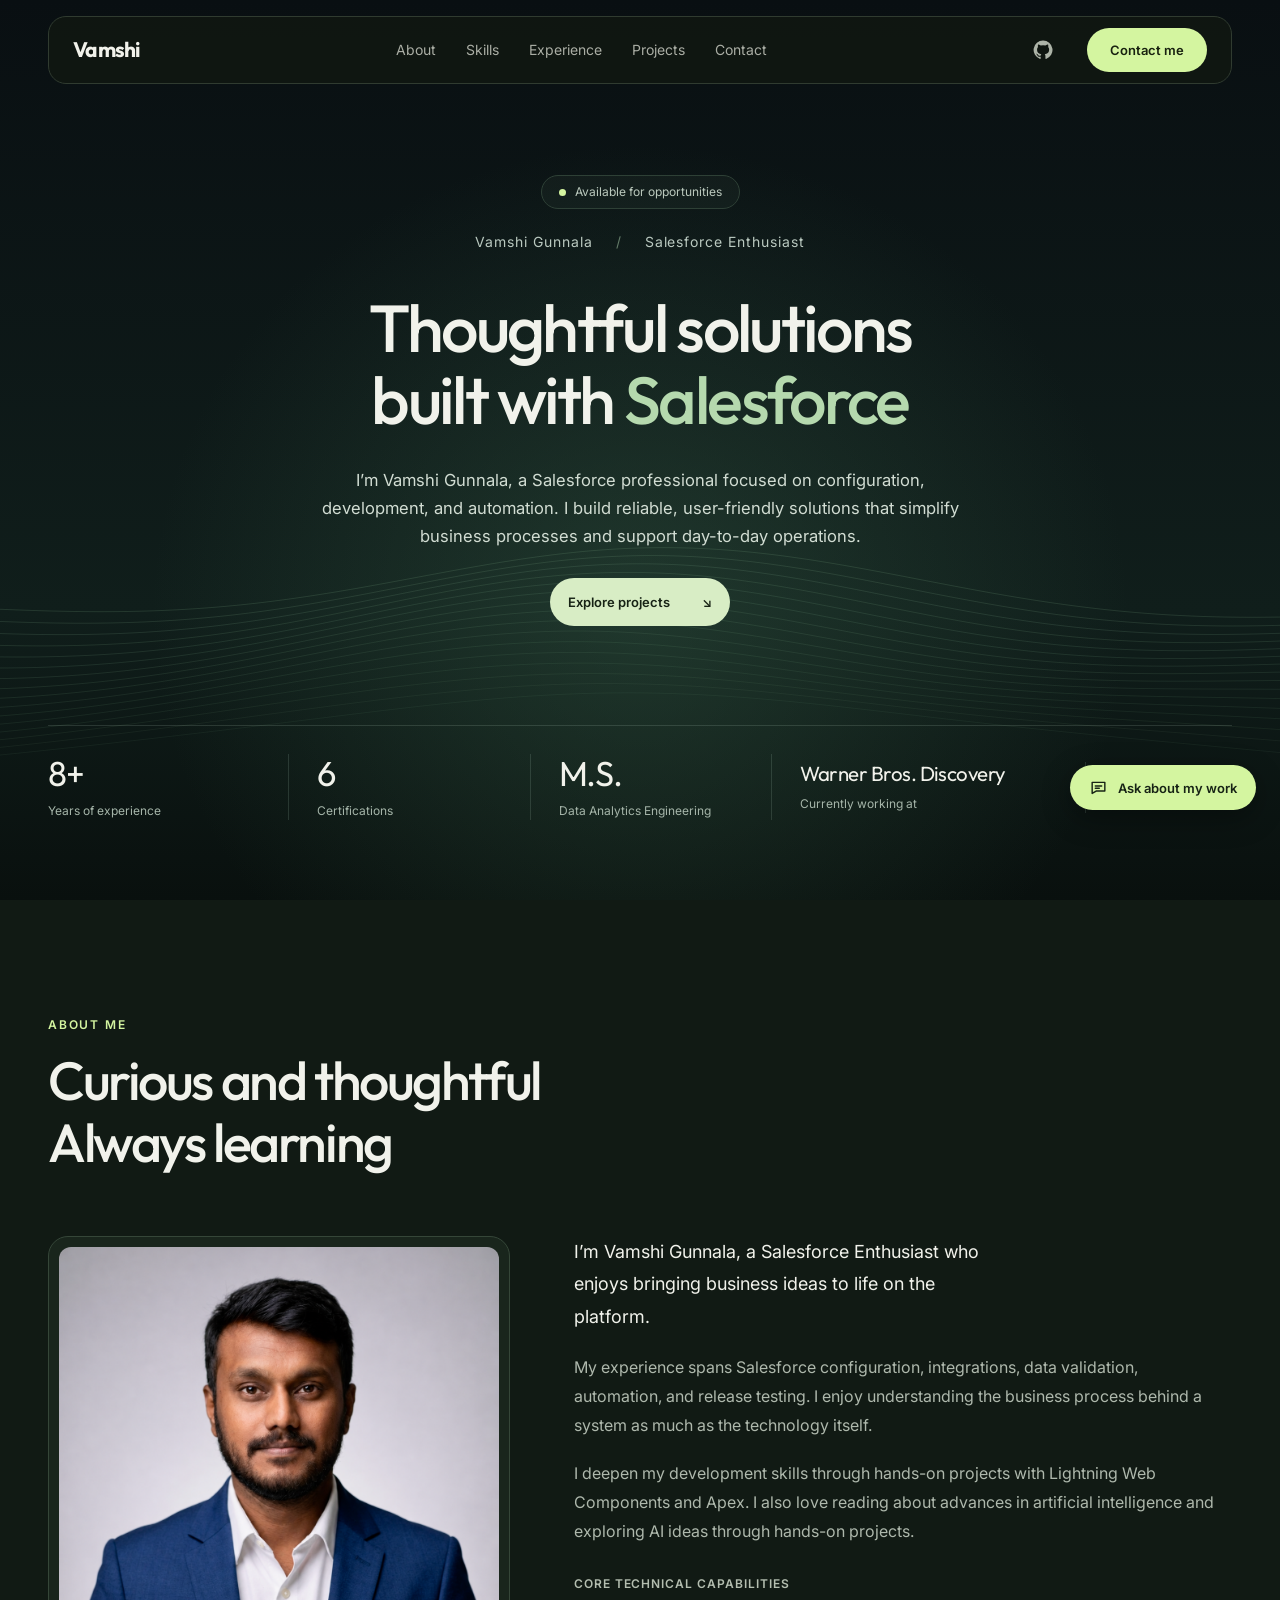
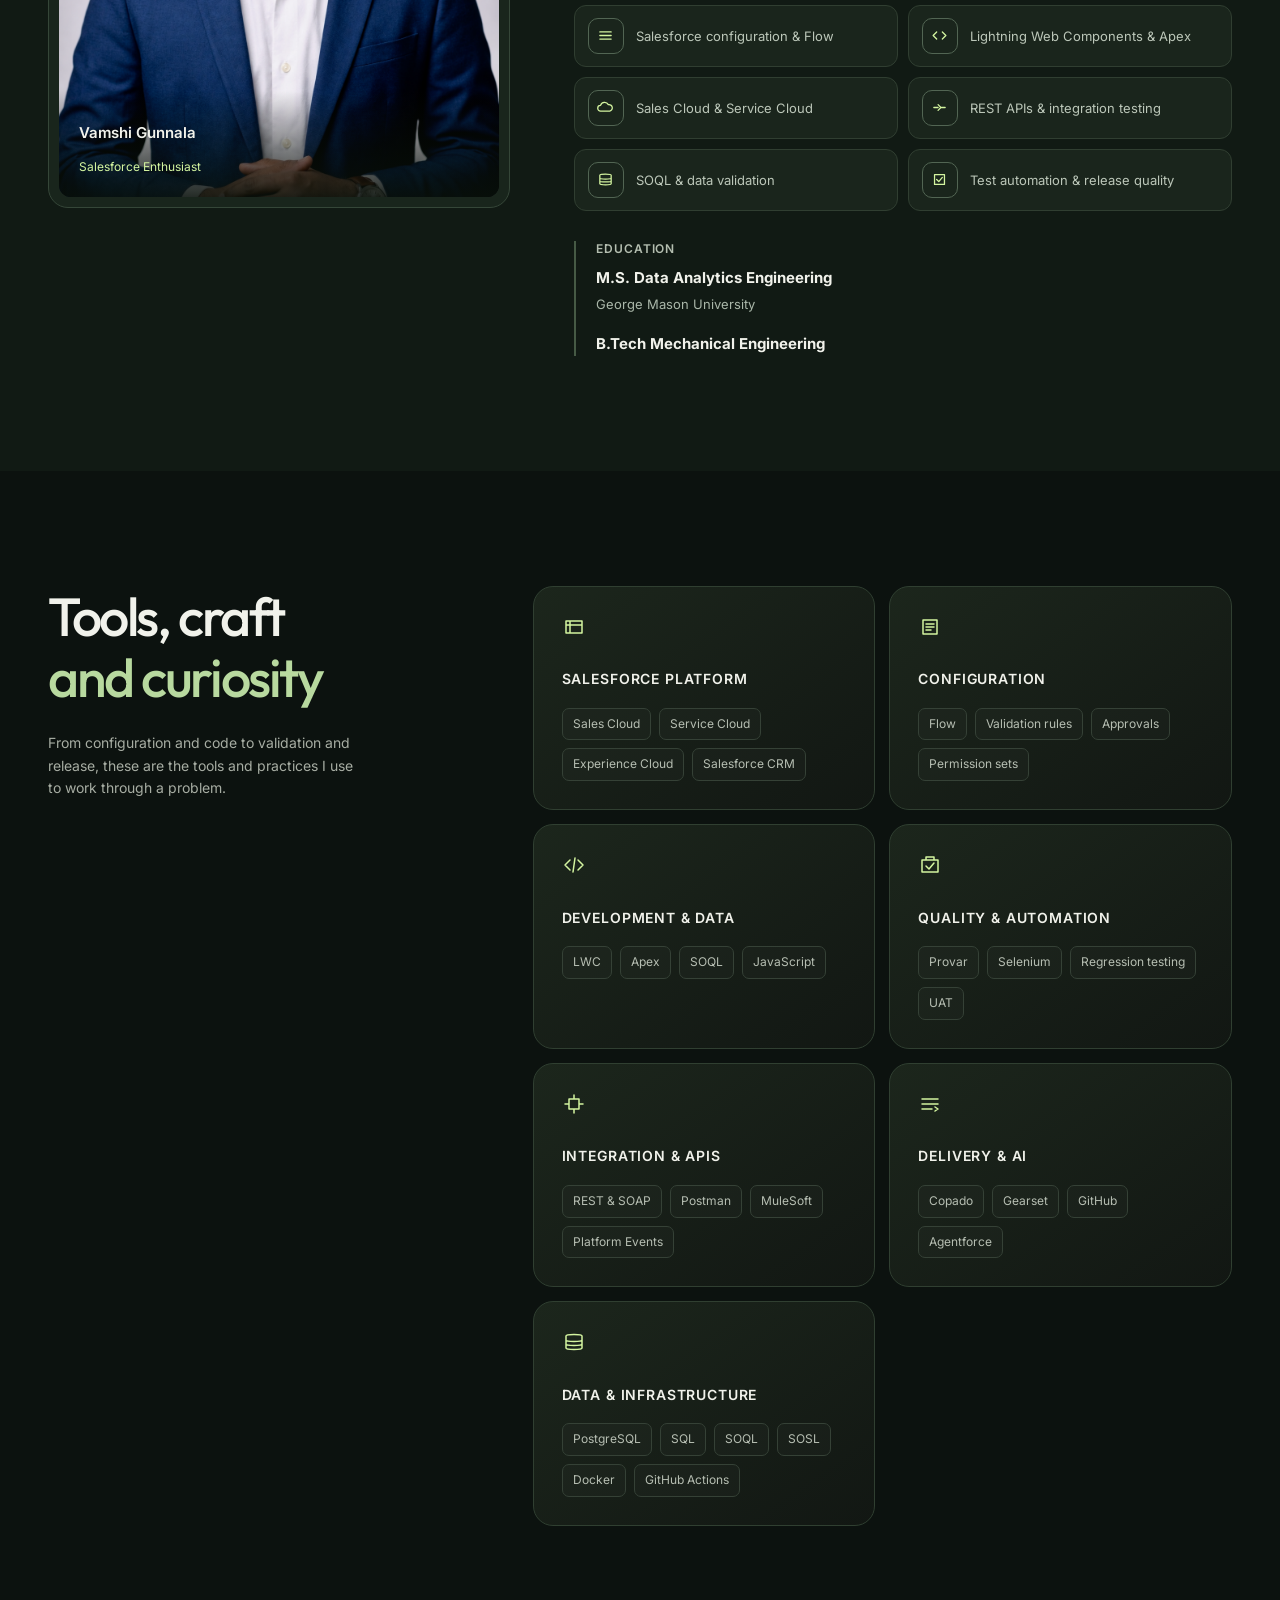
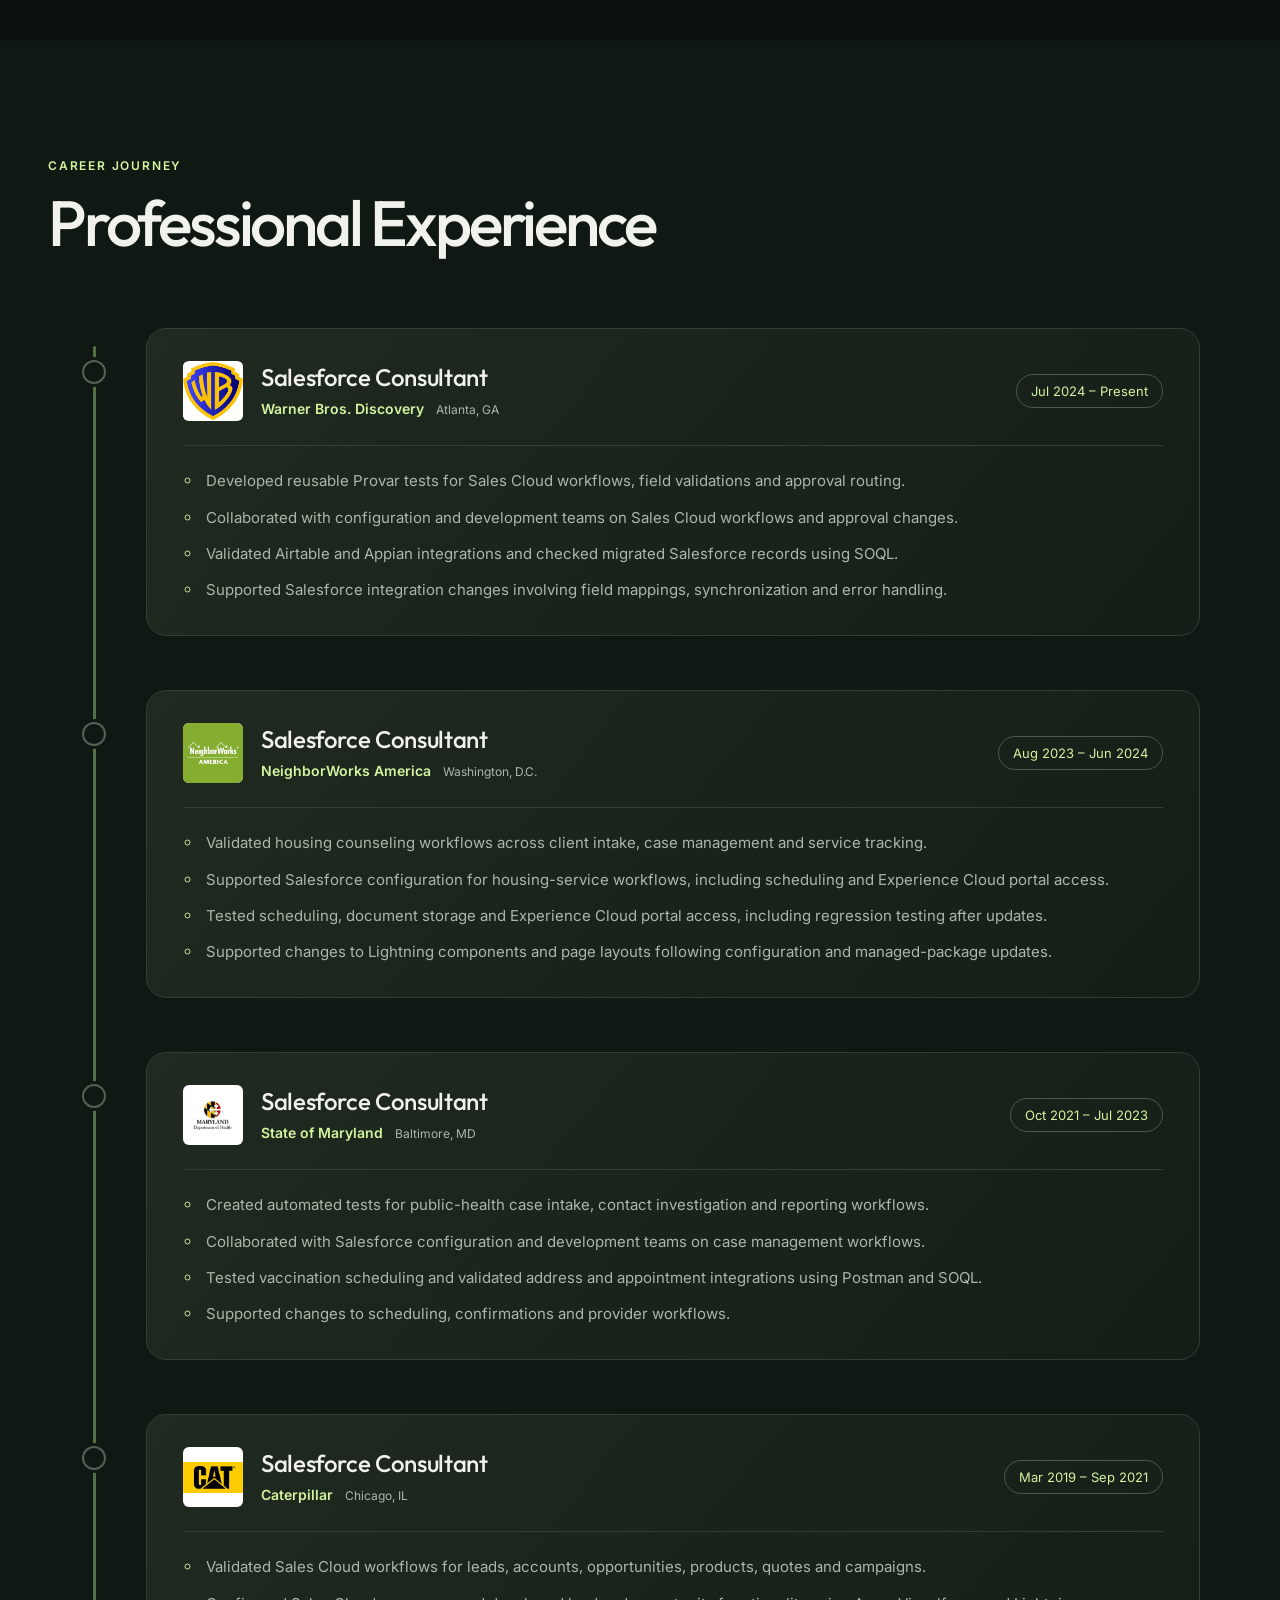
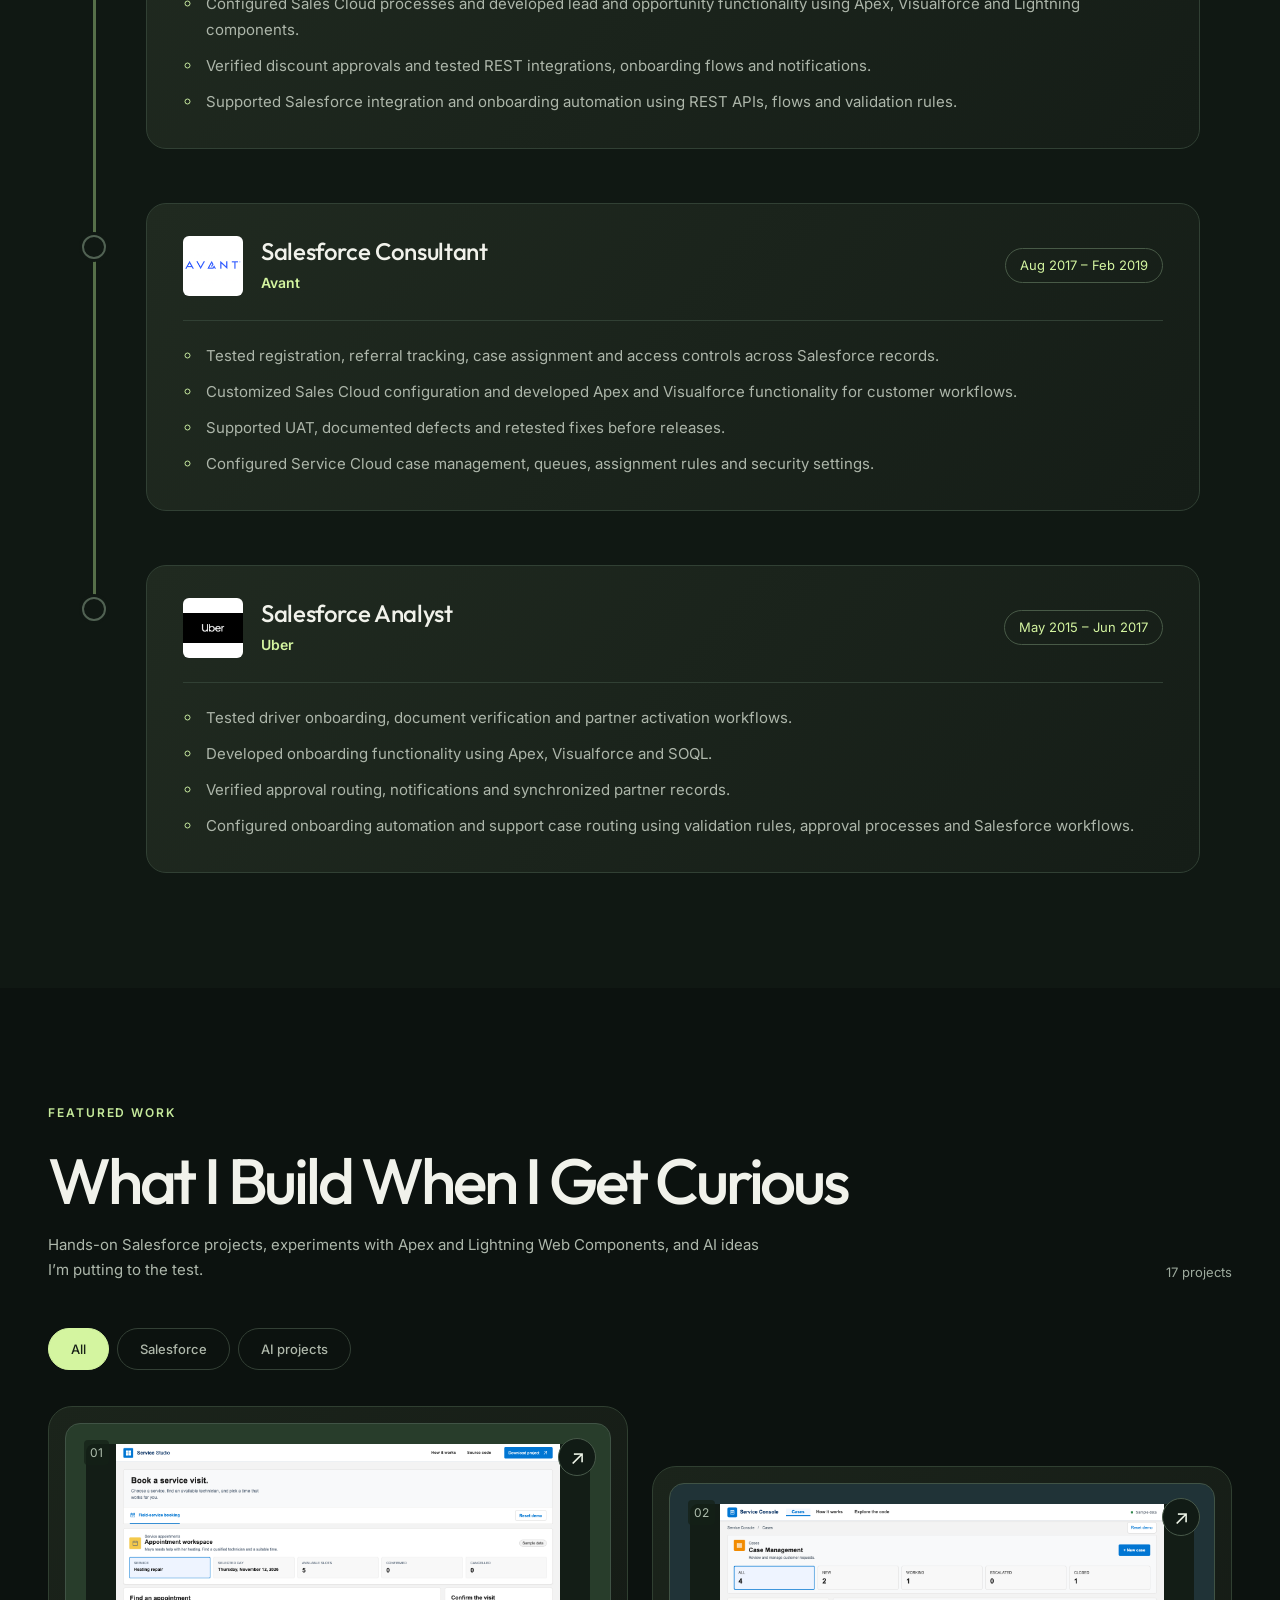
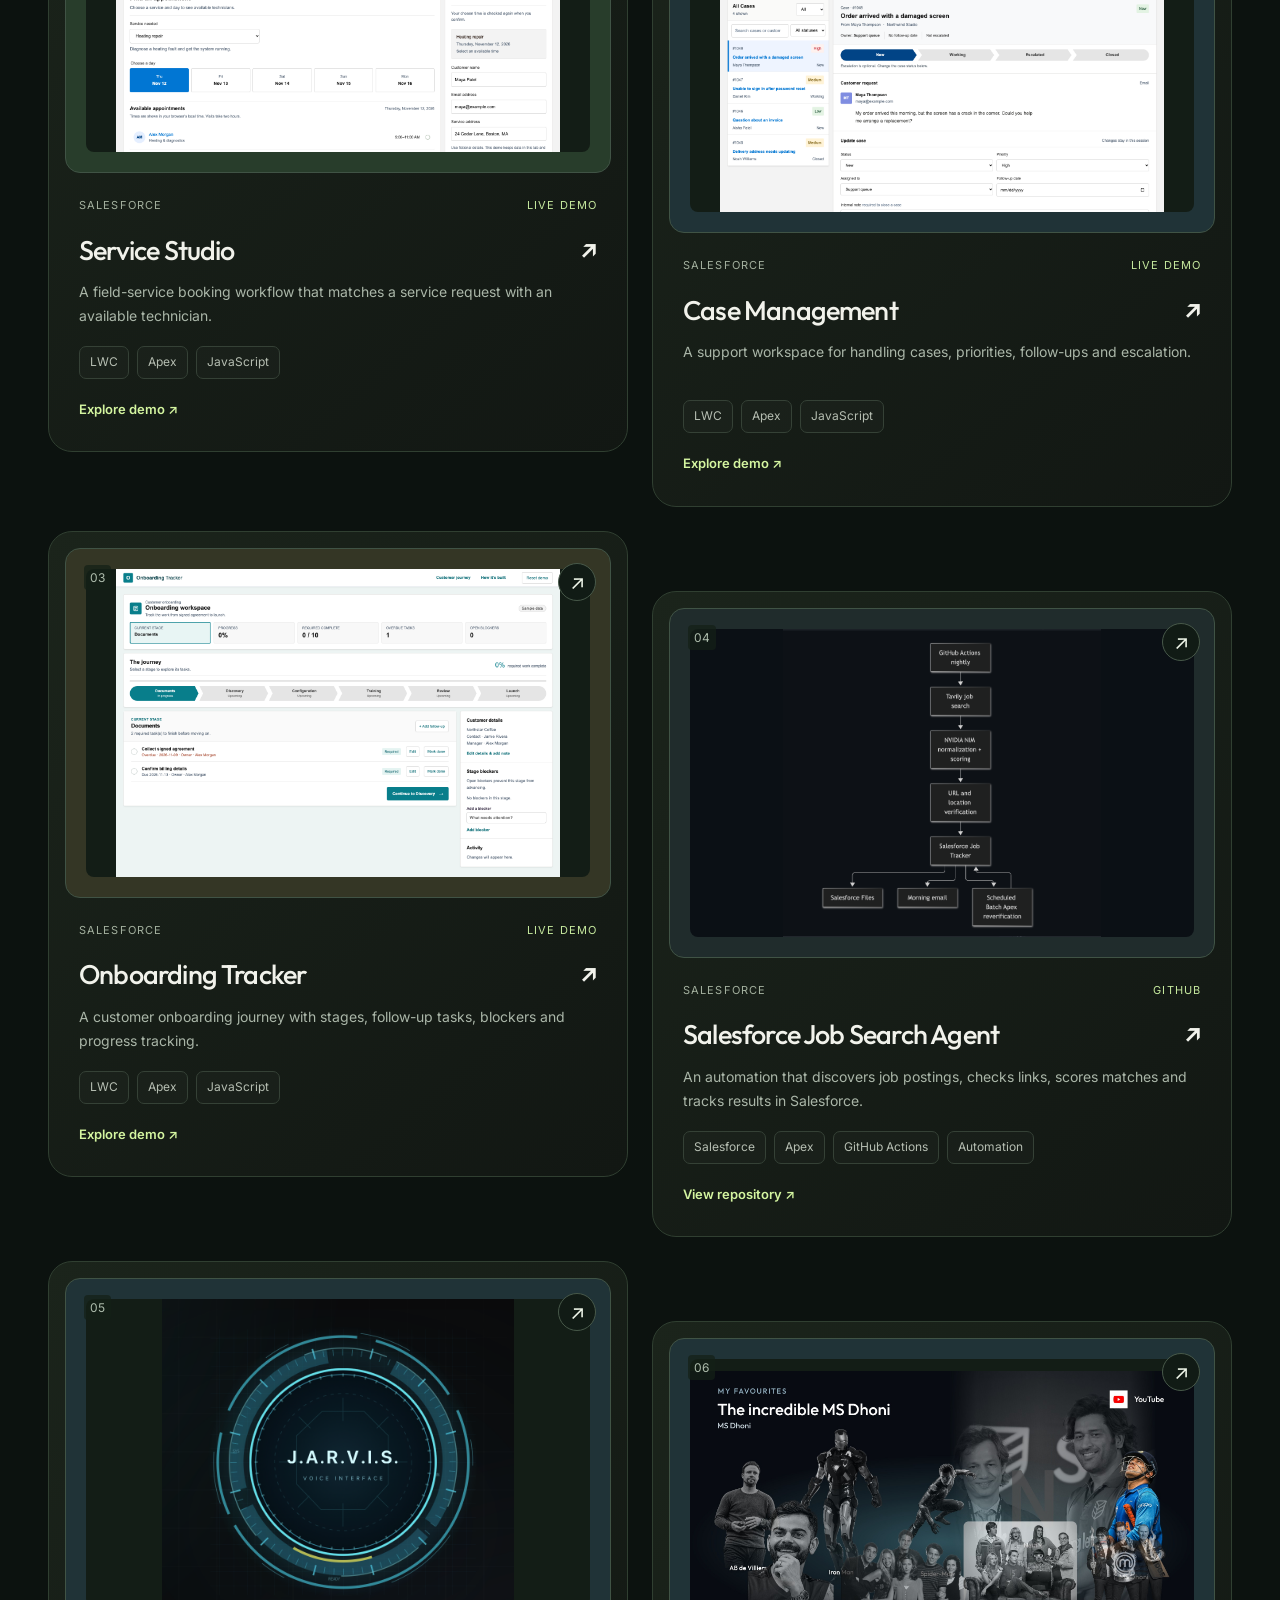
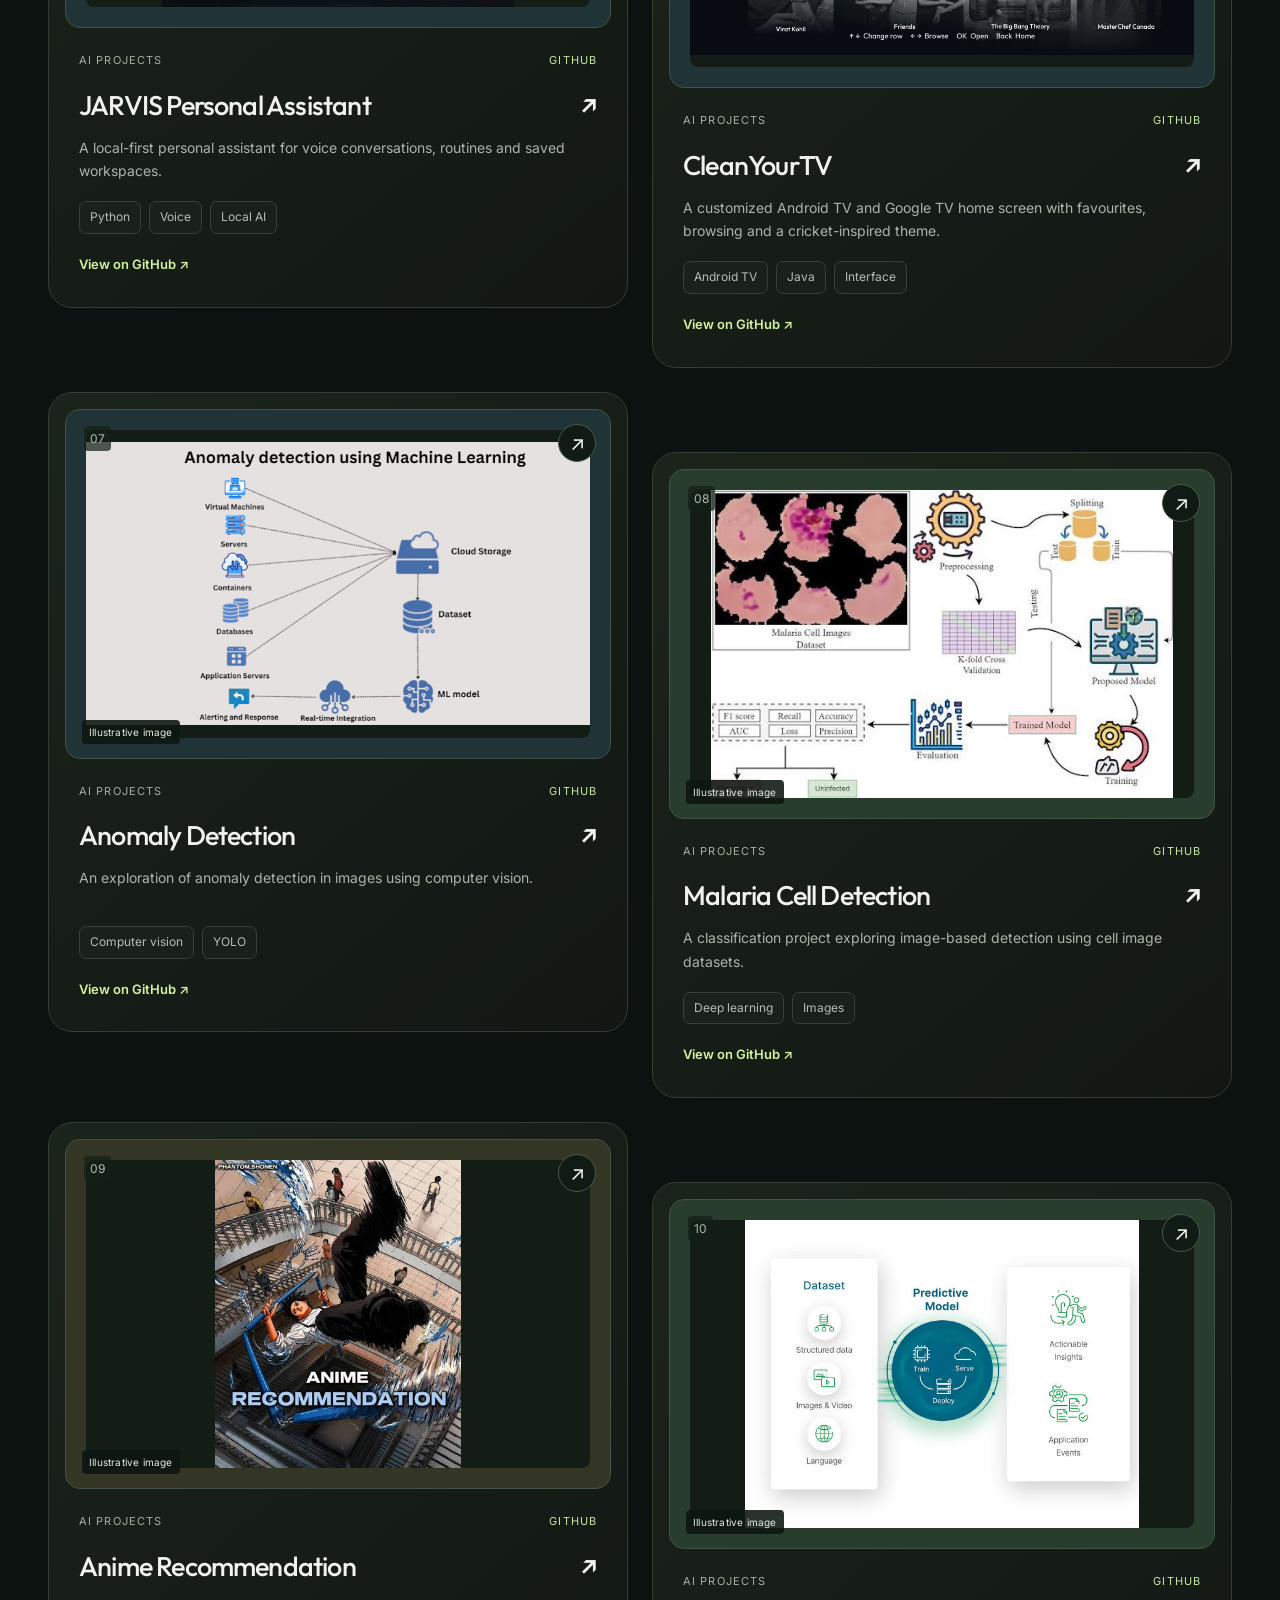
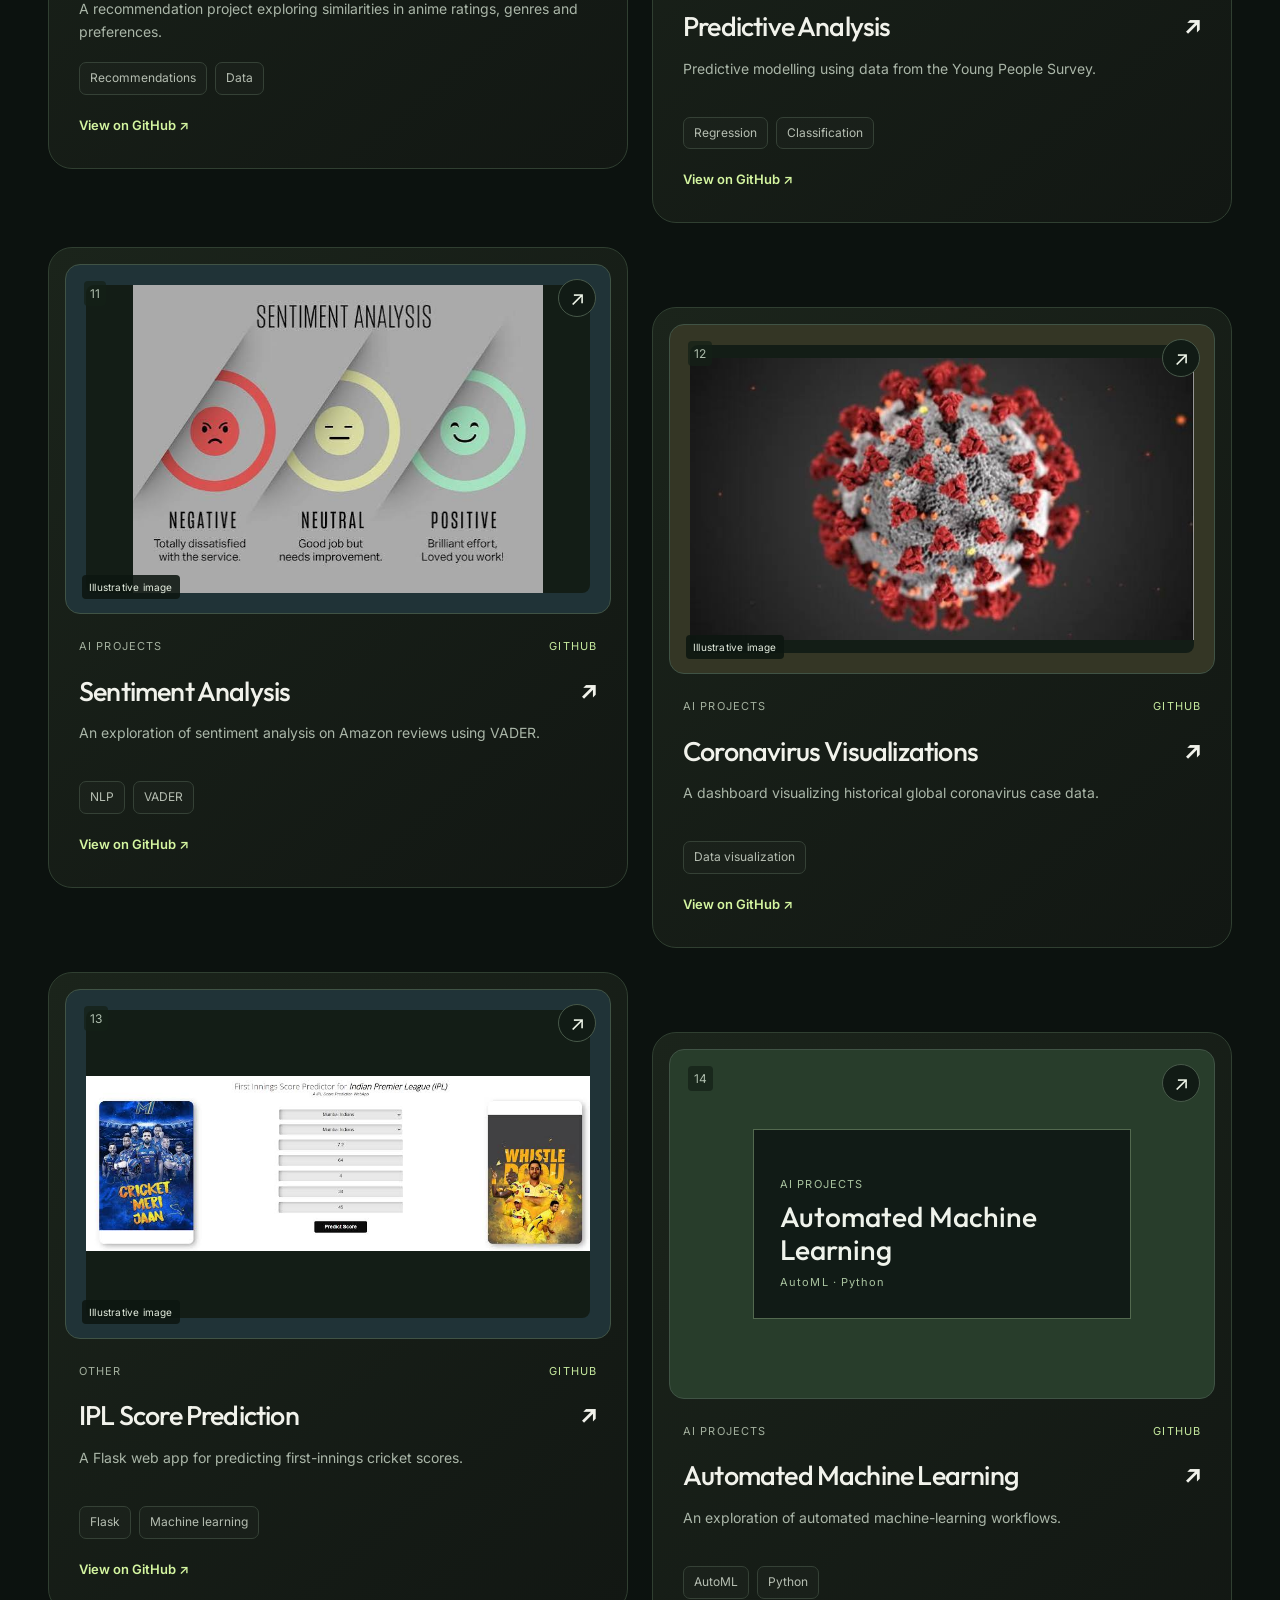
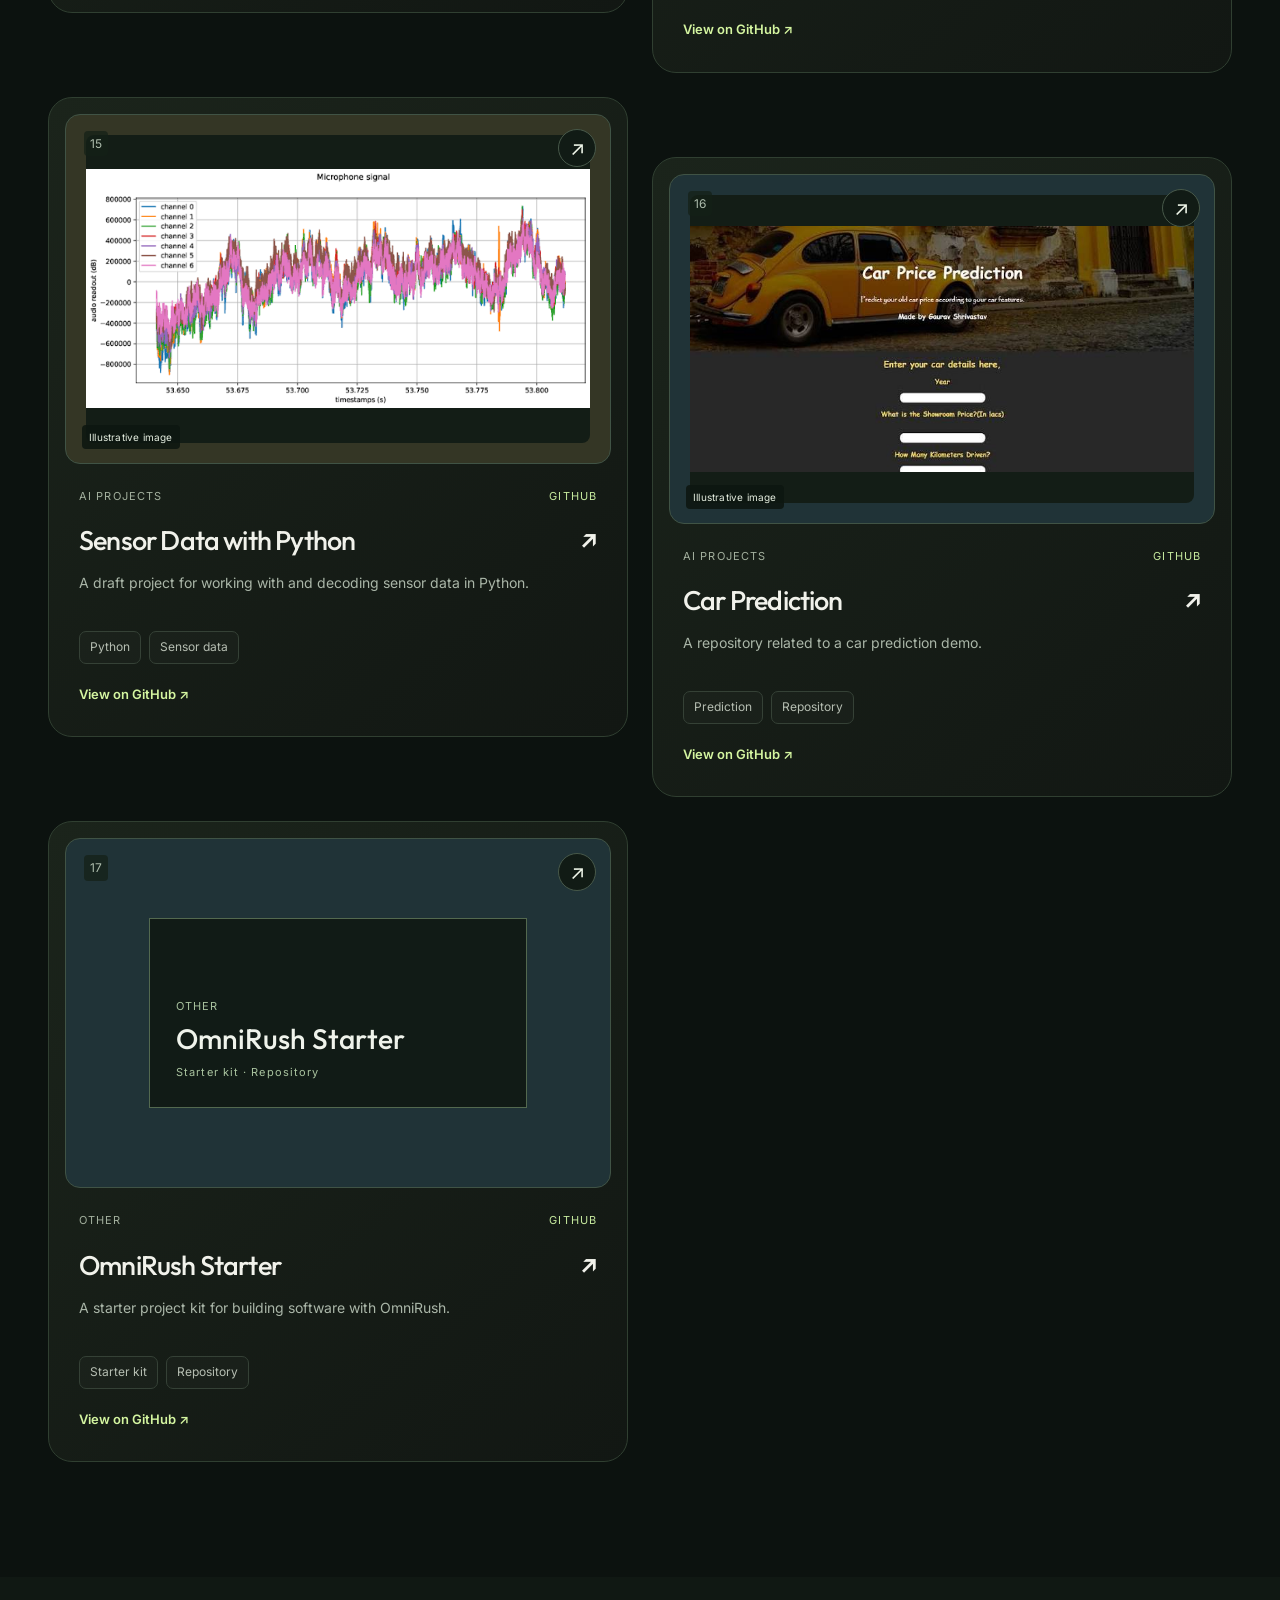
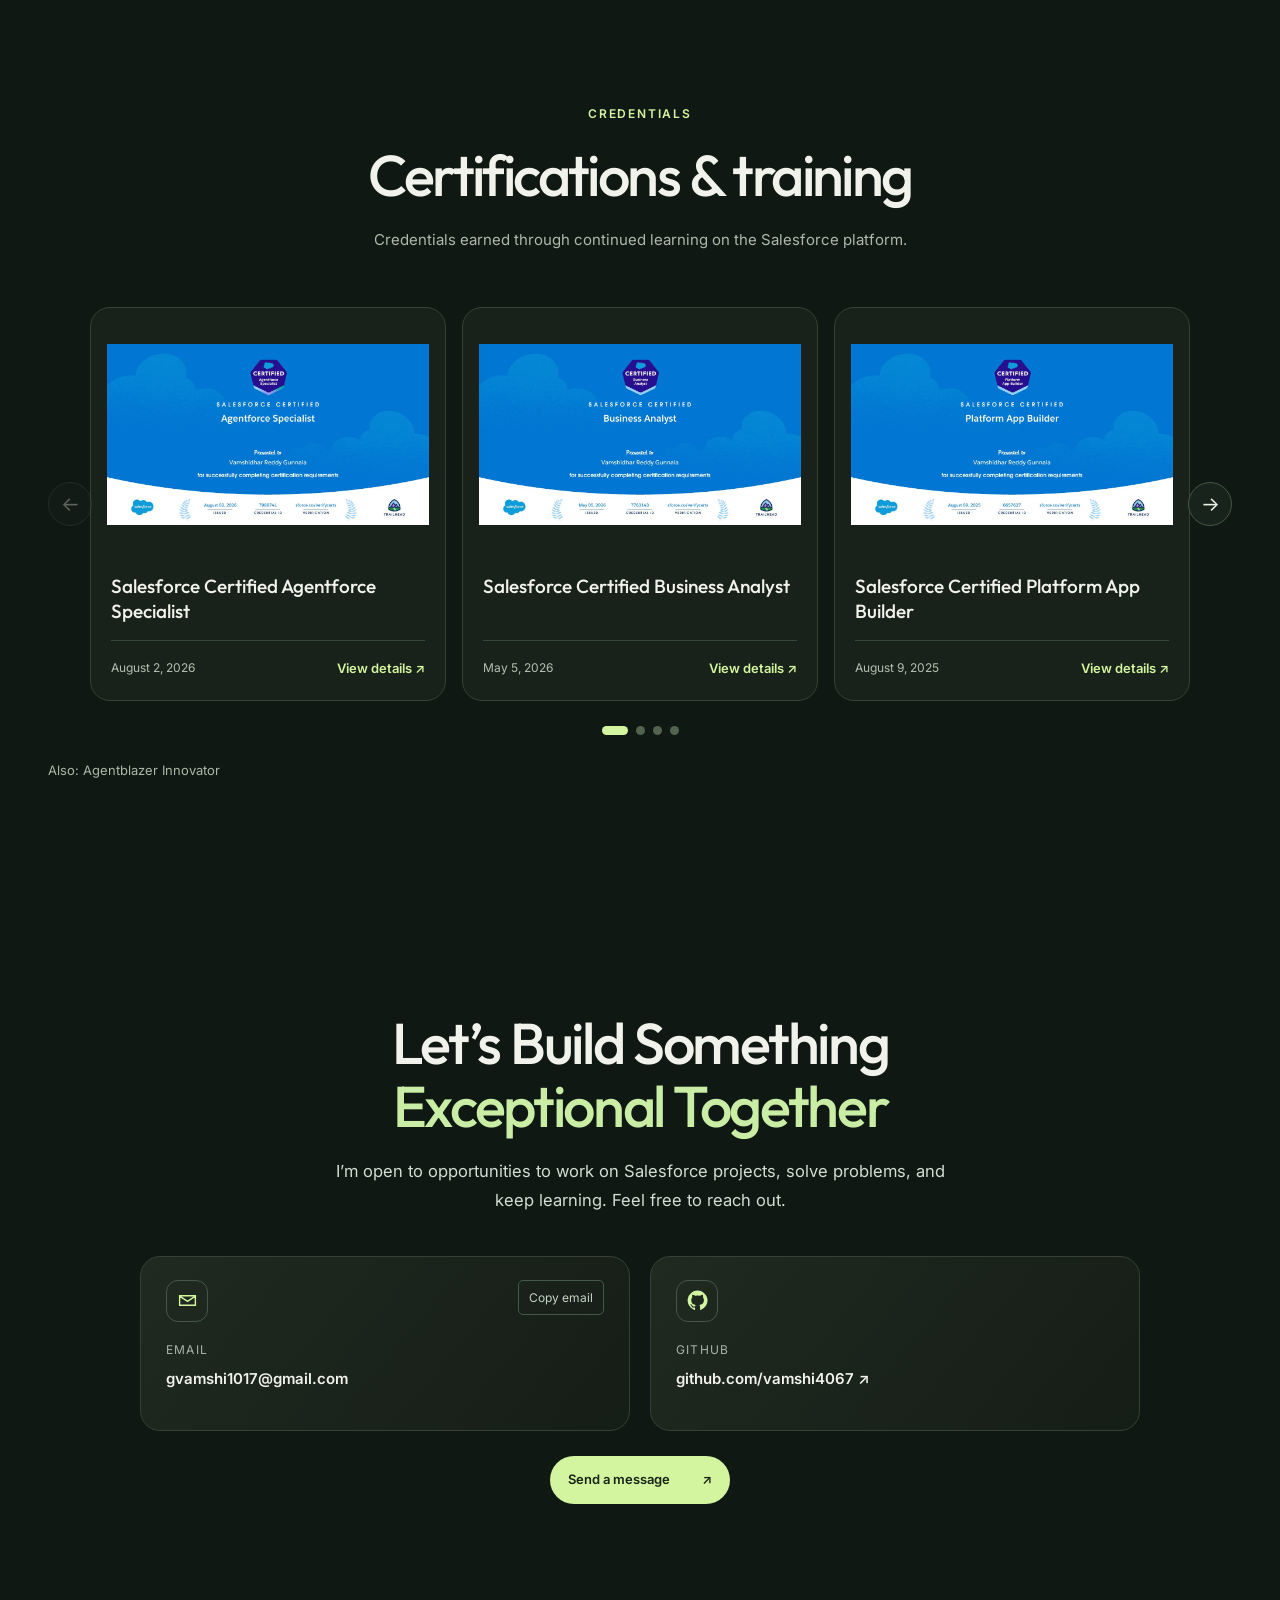
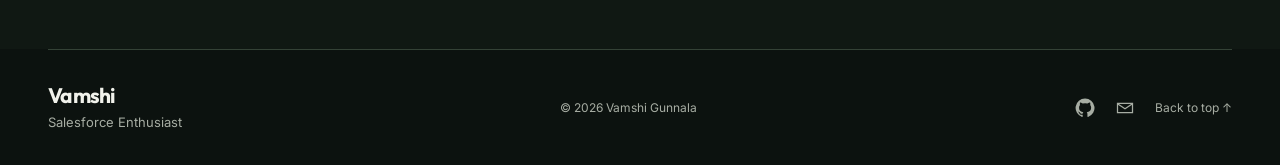
==== commit 9e1474ed: "Refresh portfolio demos and project images" ====
--- a/index.html
+++ b/index.html
@@ -11,12 +11,12 @@
 <header class="header"><nav class="nav wrap" aria-label="Main navigation"><a class="wordmark" href="#top" aria-label="Vamshi Gunnala, back to top">Vamshi</a><div class="navlinks" id="navigation"><a href="#about">About</a><a href="#expertise">Skills</a><a href="#work">Experience</a><a href="#projects">Projects</a><a href="#contact">Contact</a></div><a class="github-icon" href="https://github.com/vamshi4067" target="_blank" rel="noopener noreferrer" aria-label="GitHub profile"><svg viewBox="0 0 24 24" aria-hidden="true" focusable="false"><path fill="currentColor" d="M12 .7a11.3 11.3 0 0 0-3.57 22.02c.56.1.77-.24.77-.54v-2.1c-3.14.68-3.8-1.33-3.8-1.33-.51-1.3-1.25-1.64-1.25-1.64-1.03-.7.08-.69.08-.69 1.14.08 1.74 1.17 1.74 1.17 1.02 1.74 2.68 1.24 3.33.95.1-.73.4-1.24.72-1.53-2.5-.29-5.14-1.25-5.14-5.58 0-1.23.44-2.24 1.17-3.03-.12-.29-.51-1.43.11-2.98 0 0 .96-.3 3.11 1.16a10.8 10.8 0 0 1 5.67 0c2.15-1.46 3.1-1.16 3.1-1.16.63 1.55.24 2.69.12 2.98.73.79 1.17 1.8 1.17 3.03 0 4.34-2.65 5.29-5.17 5.57.4.35.76 1.03.76 2.09v3.09c0 .3.2.65.78.54A11.3 11.3 0 0 0 12 .7Z"/></svg></a><a class="nav-contact" href="#contact">Contact me</a><button class="menu-toggle" type="button" aria-label="Open menu" aria-expanded="false" aria-controls="mobile-nav"><span></span><span></span></button></nav><div class="mobile-nav" id="mobile-nav" hidden><a href="#about">About</a><a href="#expertise">Skills</a><a href="#work">Experience</a><a href="#projects">Projects</a><a href="#credentials">Credentials</a><a href="#contact">Get in touch</a></div></header>
 <main id="main">
 <section class="hero" id="top" aria-label="Introduction"><canvas class="terrain" aria-hidden="true"></canvas><div class="hero-inner wrap"><p class="availability"><span aria-hidden="true"></span> Available for opportunities</p><p class="hero-identity">Vamshi Gunnala <span>/</span> Salesforce Enthusiast</p><h1>Thoughtful solutions<br>built with <em>Salesforce</em></h1><div class="hero-bottom"><p>I’m Vamshi Gunnala, a Salesforce professional focused on configuration, development, and automation. I build reliable, user-friendly solutions that simplify business processes and support day-to-day operations.</p><div class="hero-actions"><a class="button button-light" href="#projects">Explore projects <span aria-hidden="true">↘</span></a></div></div><div class="hero-stats" aria-label="Portfolio highlights"><div><strong>8+</strong><span>Years of experience</span></div><div><strong>6</strong><span>Certifications</span></div><div><strong>M.S.</strong><span>Data Analytics Engineering</span></div><div class="hero-work"><strong>Warner Bros. Discovery</strong><span>Currently working at</span></div><a href="#about">Scroll to explore <span aria-hidden="true">↓</span></a></div></div></section>
-<section class="about section" id="about"><div class="wrap"><div class="section-head"><h2>Curious and thoughtful<br>Always learning</h2><p>ABOUT ME</p></div><div class="about-grid"><figure class="portrait"><img src="assets/vamshi-gunnala.jpg" alt="Portrait of Vamshi Gunnala" width="896" height="1195" loading="lazy"><figcaption><strong>Vamshi Gunnala</strong><span>Salesforce Enthusiast</span></figcaption></figure><div class="about-main"><p class="lead">I’m Vamshi Gunnala, a Salesforce Enthusiast who enjoys bringing business ideas to life on the platform.</p><p>My experience spans Salesforce configuration, integrations, data validation, automation, and release testing. I enjoy understanding the business process behind a system as much as the technology itself.</p><p>I deepen my development skills through hands-on projects with Lightning Web Components and Apex. I also love reading about advances in artificial intelligence and exploring AI ideas through hands-on projects.</p><h3 class="about-label">Core technical capabilities</h3><div class="capabilities"><div class="capability"><span class="capability-icon"><svg viewBox="0 0 24 24" aria-hidden="true"><path d="M4 7h16M4 12h16M4 17h16"/></svg></span><span>Salesforce configuration &amp; Flow</span></div><div class="capability"><span class="capability-icon"><svg viewBox="0 0 24 24" aria-hidden="true"><path d="m8 7-5 5 5 5m8-10 5 5-5 5"/></svg></span><span>Lightning Web Components &amp; Apex</span></div><div class="capability"><span class="capability-icon"><svg viewBox="0 0 24 24" aria-hidden="true"><path d="M5 17a4 4 0 0 1 0-8 6 6 0 0 1 11-1 4.5 4.5 0 1 1 2 9Z"/></svg></span><span>Sales Cloud &amp; Service Cloud</span></div><div class="capability"><span class="capability-icon"><svg viewBox="0 0 24 24" aria-hidden="true"><path d="M4 12h6m4 0h6M10 8l4 4-4 4"/></svg></span><span>REST APIs &amp; integration testing</span></div><div class="capability"><span class="capability-icon"><svg viewBox="0 0 24 24" aria-hidden="true"><path d="M4 6c0-2 16-2 16 0v12c0 2-16 2-16 0ZM4 10c0 2 16 2 16 0M4 14c0 2 16 2 16 0"/></svg></span><span>SOQL &amp; data validation</span></div><div class="capability"><span class="capability-icon"><svg viewBox="0 0 24 24" aria-hidden="true"><path d="M5 5h14v14H5zm3 7 3 3 5-6"/></svg></span><span>Test automation &amp; release quality</span></div></div><div class="about-education"><h3 class="about-label">Education</h3><strong>M.S. Data Analytics Engineering</strong><span>George Mason University</span><strong class="btech-degree">B.Tech Mechanical Engineering</strong></div></div></div></div></section>
+<section class="about section" id="about"><div class="wrap"><div class="section-head"><h2>Curious and thoughtful<br>Always learning</h2><p>ABOUT ME</p></div><div class="about-grid"><figure class="portrait"><img src="assets/vamshi-gunnala-clean.png" alt="Portrait of Vamshi Gunnala" width="896" height="1195" loading="lazy"><figcaption><strong>Vamshi Gunnala</strong><span>Salesforce Enthusiast</span></figcaption></figure><div class="about-main"><p class="lead">I’m Vamshi Gunnala, a Salesforce Enthusiast who enjoys bringing business ideas to life on the platform.</p><p>My experience spans Salesforce configuration, integrations, data validation, automation, and release testing. I enjoy understanding the business process behind a system as much as the technology itself.</p><p>I deepen my development skills through hands-on projects with Lightning Web Components and Apex. I also love reading about advances in artificial intelligence and exploring AI ideas through hands-on projects.</p><h3 class="about-label">Core technical capabilities</h3><div class="capabilities"><div class="capability"><span class="capability-icon"><svg viewBox="0 0 24 24" aria-hidden="true"><path d="M4 7h16M4 12h16M4 17h16"/></svg></span><span>Salesforce configuration &amp; Flow</span></div><div class="capability"><span class="capability-icon"><svg viewBox="0 0 24 24" aria-hidden="true"><path d="m8 7-5 5 5 5m8-10 5 5-5 5"/></svg></span><span>Lightning Web Components &amp; Apex</span></div><div class="capability"><span class="capability-icon"><svg viewBox="0 0 24 24" aria-hidden="true"><path d="M5 17a4 4 0 0 1 0-8 6 6 0 0 1 11-1 4.5 4.5 0 1 1 2 9Z"/></svg></span><span>Sales Cloud &amp; Service Cloud</span></div><div class="capability"><span class="capability-icon"><svg viewBox="0 0 24 24" aria-hidden="true"><path d="M4 12h6m4 0h6M10 8l4 4-4 4"/></svg></span><span>REST APIs &amp; integration testing</span></div><div class="capability"><span class="capability-icon"><svg viewBox="0 0 24 24" aria-hidden="true"><path d="M4 6c0-2 16-2 16 0v12c0 2-16 2-16 0ZM4 10c0 2 16 2 16 0M4 14c0 2 16 2 16 0"/></svg></span><span>SOQL &amp; data validation</span></div><div class="capability"><span class="capability-icon"><svg viewBox="0 0 24 24" aria-hidden="true"><path d="M5 5h14v14H5zm3 7 3 3 5-6"/></svg></span><span>Test automation &amp; release quality</span></div></div><div class="about-education"><h3 class="about-label">Education</h3><strong>M.S. Data Analytics Engineering</strong><span>George Mason University</span><strong class="btech-degree">B.Tech Mechanical Engineering</strong></div></div></div></div></section>
 <section class="expertise section" id="expertise"><div class="wrap skills-layout"><div class="skills-heading"><h2>Tools, craft<br><span>and curiosity</span></h2><p>From configuration and code to validation and release, these are the tools and practices I use to work through a problem.</p></div><div class="skills-grid"><article class="skill-card"><svg viewBox="0 0 24 24" aria-hidden="true"><path d="M4 6h16v12H4zM4 10h16M8 6v12"/></svg><h3>Salesforce platform</h3><div class="tags"><span>Sales Cloud</span><span>Service Cloud</span><span>Experience Cloud</span><span>Salesforce CRM</span></div></article><article class="skill-card"><svg viewBox="0 0 24 24" aria-hidden="true"><path d="M5 5h14v14H5zM8 9h8M8 12h8M8 15h5"/></svg><h3>Configuration</h3><div class="tags"><span>Flow</span><span>Validation rules</span><span>Approvals</span><span>Permission sets</span></div></article><article class="skill-card"><svg viewBox="0 0 24 24" aria-hidden="true"><path d="m8 7-5 5 5 5m8-10 5 5-5 5m-3-12-2 14"/></svg><h3>Development & data</h3><div class="tags"><span>LWC</span><span>Apex</span><span>SOQL</span><span>JavaScript</span></div></article><article class="skill-card"><svg viewBox="0 0 24 24" aria-hidden="true"><path d="M4 7h16v12H4zM8 7V4h8v3M8 13l3 3 5-6"/></svg><h3>Quality & automation</h3><div class="tags"><span>Provar</span><span>Selenium</span><span>Regression testing</span><span>UAT</span></div></article><article class="skill-card"><svg viewBox="0 0 24 24" aria-hidden="true"><path d="M7 7h10v10H7zM3 12h4m10 0h4M12 3v4m0 10v4"/></svg><h3>Integration & APIs</h3><div class="tags"><span>REST & SOAP</span><span>Postman</span><span>MuleSoft</span><span>Platform Events</span></div></article><article class="skill-card"><svg viewBox="0 0 24 24" aria-hidden="true"><path d="M4 7h16M4 12h16M4 17h10M17 15l3 2-3 2"/></svg><h3>Delivery & AI</h3><div class="tags"><span>Copado</span><span>Gearset</span><span>GitHub</span><span>Agentforce</span></div></article><article class="skill-card"><svg viewBox="0 0 24 24" aria-hidden="true"><path d="M4 6c0-2 16-2 16 0v12c0 2-16 2-16 0ZM4 10c0 2 16 2 16 0M4 14c0 2 16 2 16 0"/></svg><h3>Data &amp; Infrastructure</h3><div class="tags"><span>PostgreSQL</span><span>SQL</span><span>SOQL</span><span>SOSL</span><span>Docker</span><span>GitHub Actions</span></div></article></div></div></section>
 <section class="experience section" id="work"><div class="wrap"><div class="section-head"><h2>Professional Experience</h2><p>CAREER JOURNEY</p></div><ol class="timeline-list"><li class="timeline-item"><article class="career-card"><div class="career-top"><div class="career-identity"><span class="company-logo"><img src="assets/companies/warner-bros.jpeg" alt="" loading="lazy"></span><div><h3>Salesforce Consultant</h3><p class="company-name">Warner Bros. Discovery<span class="career-location">Atlanta, GA</span></p></div></div><span class="career-date">Jul 2024 – Present</span></div><ul class="career-highlights"><li>Developed reusable Provar tests for Sales Cloud workflows, field validations and approval routing.</li><li>Collaborated with configuration and development teams on Sales Cloud workflows and approval changes.</li><li>Validated Airtable and Appian integrations and checked migrated Salesforce records using SOQL.</li><li>Supported Salesforce integration changes involving field mappings, synchronization and error handling.</li></ul></article></li><li class="timeline-item"><article class="career-card"><div class="career-top"><div class="career-identity"><span class="company-logo"><img src="assets/companies/neighborworks.jpeg" alt="" loading="lazy"></span><div><h3>Salesforce Consultant</h3><p class="company-name">NeighborWorks America<span class="career-location">Washington, D.C.</span></p></div></div><span class="career-date">Aug 2023 – Jun 2024</span></div><ul class="career-highlights"><li>Validated housing counseling workflows across client intake, case management and service tracking.</li><li>Supported Salesforce configuration for housing-service workflows, including scheduling and Experience Cloud portal access.</li><li>Tested scheduling, document storage and Experience Cloud portal access, including regression testing after updates.</li><li>Supported changes to Lightning components and page layouts following configuration and managed-package updates.</li></ul></article></li><li class="timeline-item"><article class="career-card"><div class="career-top"><div class="career-identity"><span class="company-logo"><img src="assets/companies/maryland.jpeg" alt="" loading="lazy"></span><div><h3>Salesforce Consultant</h3><p class="company-name">State of Maryland<span class="career-location">Baltimore, MD</span></p></div></div><span class="career-date">Oct 2021 – Jul 2023</span></div><ul class="career-highlights"><li>Created automated tests for public-health case intake, contact investigation and reporting workflows.</li><li>Collaborated with Salesforce configuration and development teams on case management workflows.</li><li>Tested vaccination scheduling and validated address and appointment integrations using Postman and SOQL.</li><li>Supported changes to scheduling, confirmations and provider workflows.</li></ul></article></li><li class="timeline-item"><article class="career-card"><div class="career-top"><div class="career-identity"><span class="company-logo"><img src="assets/companies/caterpillar.jpeg" alt="" loading="lazy"></span><div><h3>Salesforce Consultant</h3><p class="company-name">Caterpillar<span class="career-location">Chicago, IL</span></p></div></div><span class="career-date">Mar 2019 – Sep 2021</span></div><ul class="career-highlights"><li>Validated Sales Cloud workflows for leads, accounts, opportunities, products, quotes and campaigns.</li><li>Configured Sales Cloud processes and developed lead and opportunity functionality using Apex, Visualforce and Lightning components.</li><li>Verified discount approvals and tested REST integrations, onboarding flows and notifications.</li><li>Supported Salesforce integration and onboarding automation using REST APIs, flows and validation rules.</li></ul></article></li><li class="timeline-item"><article class="career-card"><div class="career-top"><div class="career-identity"><span class="company-logo"><img src="assets/companies/avant.png" alt="" loading="lazy"></span><div><h3>Salesforce Consultant</h3><p class="company-name">Avant</p></div></div><span class="career-date">Aug 2017 – Feb 2019</span></div><ul class="career-highlights"><li>Tested registration, referral tracking, case assignment and access controls across Salesforce records.</li><li>Customized Sales Cloud configuration and developed Apex and Visualforce functionality for customer workflows.</li><li>Supported UAT, documented defects and retested fixes before releases.</li><li>Configured Service Cloud case management, queues, assignment rules and security settings.</li></ul></article></li><li class="timeline-item"><article class="career-card"><div class="career-top"><div class="career-identity"><span class="company-logo"><img src="assets/companies/uber.png" alt="" loading="lazy"></span><div><h3>Salesforce Analyst</h3><p class="company-name">Uber</p></div></div><span class="career-date">May 2015 – Jun 2017</span></div><ul class="career-highlights"><li>Tested driver onboarding, document verification and partner activation workflows.</li><li>Developed onboarding functionality using Apex, Visualforce and SOQL.</li><li>Verified approval routing, notifications and synchronized partner records.</li><li>Configured onboarding automation and support case routing using validation rules, approval processes and Salesforce workflows.</li></ul></article></li></ol></div></section>
-<section class="projects section" id="projects"><div class="wrap"><div class="project-title"><div><p class="project-eyebrow">FEATURED WORK</p><h2>What I Build When I Get Curious</h2><p class="project-description">Hands-on Salesforce projects, experiments with Apex and Lightning Web Components, and AI ideas I’m putting to the test.</p></div><span class="project-count" aria-live="polite">17 projects</span></div><div class="project-filters" role="group" aria-label="Filter projects"><button type="button" data-filter="All" aria-pressed="true">All</button><button type="button" data-filter="Salesforce" aria-pressed="false">Salesforce</button><button type="button" data-filter="AI projects" aria-pressed="false">AI projects</button></div><div class="work-grid"><article class="work-card" data-category="Salesforce"><div class="work-visual work-service"><span class="work-index">01</span><img class="work-screenshot" src="assets/projects/service-studio.png" alt="Service Studio field-service booking demo" loading="lazy"><span class="work-arrow" aria-hidden="true">↗</span></div><div class="work-card-copy"><div class="work-meta"><span>SALESFORCE</span><span>LIVE DEMO</span></div><h3><a href="demo/">Service Studio <span aria-hidden="true">↗</span></a></h3><p>A field-service booking workflow that matches a service request with an available technician.</p><div class="tags"><span>LWC</span><span>Apex</span><span>JavaScript</span></div><a class="work-link" href="demo/">Explore demo ↗</a></div></article><article class="work-card" data-category="Salesforce"><div class="work-visual work-cases"><span class="work-index">02</span><img class="work-screenshot" src="assets/projects/case-management.png" alt="Case-management workspace" loading="lazy"><span class="work-arrow" aria-hidden="true">↗</span></div><div class="work-card-copy"><div class="work-meta"><span>SALESFORCE</span><span>LIVE DEMO</span></div><h3><a href="projects/case-management/">Case Management <span aria-hidden="true">↗</span></a></h3><p>A support workspace for handling cases, priorities, follow-ups and escalation.</p><div class="tags"><span>LWC</span><span>Apex</span><span>JavaScript</span></div><a class="work-link" href="projects/case-management/">Explore demo ↗</a></div></article><article class="work-card" data-category="Salesforce"><div class="work-visual work-onboarding"><span class="work-index">03</span><img class="work-screenshot" src="assets/projects/onboarding.png" alt="Customer onboarding tracker" loading="lazy"><span class="work-arrow" aria-hidden="true">↗</span></div><div class="work-card-copy"><div class="work-meta"><span>SALESFORCE</span><span>LIVE DEMO</span></div><h3><a href="projects/onboarding/">Onboarding Tracker <span aria-hidden="true">↗</span></a></h3><p>A customer onboarding journey with stages, follow-up tasks, blockers and progress tracking.</p><div class="tags"><span>LWC</span><span>Apex</span><span>JavaScript</span></div><a class="work-link" href="projects/onboarding/">Explore demo ↗</a></div></article><article class="work-card" data-category="Salesforce"><div class="work-visual work-job"><span class="work-index">04</span><img class="work-screenshot work-diagram" src="assets/projects/job-search.png" alt="Architecture diagram for the Salesforce job search agent" loading="lazy"><span class="work-arrow" aria-hidden="true">↗</span></div><div class="work-card-copy"><div class="work-meta"><span>SALESFORCE</span><span>GITHUB</span></div><h3><a href="https://github.com/vamshi4067/salesforce-job-search-agent" target="_blank" rel="noopener noreferrer">Salesforce Job Search Agent <span aria-hidden="true">↗</span></a></h3><p>An automation that discovers job postings, checks links, scores matches and tracks results in Salesforce.</p><div class="tags"><span>Salesforce</span><span>Apex</span><span>GitHub Actions</span><span>Automation</span></div><a class="work-link" href="https://github.com/vamshi4067/salesforce-job-search-agent" target="_blank" rel="noopener noreferrer">View repository ↗</a></div></article><article class="work-card" data-category="AI projects"><div class="work-visual work-vision"><span class="work-index">19</span><img class="work-screenshot" src="assets/projects/jarvis.png" alt="JARVIS voice interface" loading="lazy"><span class="work-arrow" aria-hidden="true">↗</span></div><div class="work-card-copy"><div class="work-meta"><span>AI PROJECTS</span><span>GITHUB</span></div><h3><a href="https://github.com/vamshi4067/jarvis-personal-assistant" target="_blank" rel="noopener noreferrer">JARVIS Personal Assistant <span aria-hidden="true">↗</span></a></h3><p>A local-first personal assistant for voice conversations, routines and saved workspaces.</p><div class="tags"><span>Python</span><span>Voice</span><span>Local AI</span></div><a class="work-link" href="https://github.com/vamshi4067/jarvis-personal-assistant" target="_blank" rel="noopener noreferrer">View on GitHub ↗</a></div></article><article class="work-card" data-category="AI projects"><div class="work-visual work-vision"><span class="work-index">18</span><img class="work-screenshot" src="assets/projects/cleanyourtv.jpg" alt="CleanYourTV home screen" loading="lazy"><span class="work-arrow" aria-hidden="true">↗</span></div><div class="work-card-copy"><div class="work-meta"><span>AI PROJECTS</span><span>GITHUB</span></div><h3><a href="https://github.com/vamshi4067/CleanYourTV" target="_blank" rel="noopener noreferrer">CleanYourTV <span aria-hidden="true">↗</span></a></h3><p>A customized Android TV and Google TV home screen with favourites, browsing and a cricket-inspired theme.</p><div class="tags"><span>Android TV</span><span>Java</span><span>Interface</span></div><a class="work-link" href="https://github.com/vamshi4067/CleanYourTV" target="_blank" rel="noopener noreferrer">View on GitHub ↗</a></div></article><article class="work-card" data-category="AI projects"><div class="work-visual work-vision"><span class="work-index">04</span><img class="work-screenshot" src="assets/projects/anomaly.png" alt="Illustration for Anomaly Detection" loading="lazy"><span class="image-caption">Illustrative image</span><span class="work-arrow" aria-hidden="true">↗</span></div><div class="work-card-copy"><div class="work-meta"><span>AI PROJECTS</span><span>GITHUB</span></div><h3><a href="https://github.com/vamshi4067/Anomaly-detection-using-computer-vision" target="_blank" rel="noopener noreferrer">Anomaly Detection <span aria-hidden="true">↗</span></a></h3><p>An exploration of anomaly detection in images using computer vision.</p><div class="tags"><span>Computer vision</span><span>YOLO</span></div><a class="work-link" href="https://github.com/vamshi4067/Anomaly-detection-using-computer-vision" target="_blank" rel="noopener noreferrer">View on GitHub ↗</a></div></article><article class="work-card" data-category="AI projects"><div class="work-visual work-cells"><span class="work-index">05</span><img class="work-screenshot" src="assets/projects/malaria.jpeg" alt="Illustration for Malaria Cell Detection" loading="lazy"><span class="image-caption">Illustrative image</span><span class="work-arrow" aria-hidden="true">↗</span></div><div class="work-card-copy"><div class="work-meta"><span>AI PROJECTS</span><span>GITHUB</span></div><h3><a href="https://github.com/vamshi4067/Malaria-Cell-Detection" target="_blank" rel="noopener noreferrer">Malaria Cell Detection <span aria-hidden="true">↗</span></a></h3><p>A classification project exploring image-based detection using cell image datasets.</p><div class="tags"><span>Deep learning</span><span>Images</span></div><a class="work-link" href="https://github.com/vamshi4067/Malaria-Cell-Detection" target="_blank" rel="noopener noreferrer">View on GitHub ↗</a></div></article><article class="work-card" data-category="AI projects"><div class="work-visual work-anime"><span class="work-index">06</span><img class="work-screenshot" src="assets/projects/anime.jpeg" alt="Illustration for Anime Recommendation" loading="lazy"><span class="image-caption">Illustrative image</span><span class="work-arrow" aria-hidden="true">↗</span></div><div class="work-card-copy"><div class="work-meta"><span>AI PROJECTS</span><span>GITHUB</span></div><h3><a href="https://github.com/vamshi4067/Anime-recommendation" target="_blank" rel="noopener noreferrer">Anime Recommendation <span aria-hidden="true">↗</span></a></h3><p>A recommendation project exploring similarities in anime ratings, genres and preferences.</p><div class="tags"><span>Recommendations</span><span>Data</span></div><a class="work-link" href="https://github.com/vamshi4067/Anime-recommendation" target="_blank" rel="noopener noreferrer">View on GitHub ↗</a></div></article><article class="work-card" data-category="AI projects"><div class="work-visual work-predict"><span class="work-index">07</span><img class="work-screenshot" src="assets/projects/predictive.jpeg" alt="Illustration for Predictive Analysis" loading="lazy"><span class="image-caption">Illustrative image</span><span class="work-arrow" aria-hidden="true">↗</span></div><div class="work-card-copy"><div class="work-meta"><span>AI PROJECTS</span><span>GITHUB</span></div><h3><a href="https://github.com/vamshi4067/Predictive-Analysis" target="_blank" rel="noopener noreferrer">Predictive Analysis <span aria-hidden="true">↗</span></a></h3><p>Predictive modelling using data from the Young People Survey.</p><div class="tags"><span>Regression</span><span>Classification</span></div><a class="work-link" href="https://github.com/vamshi4067/Predictive-Analysis" target="_blank" rel="noopener noreferrer">View on GitHub ↗</a></div></article><article class="work-card" data-category="AI projects"><div class="work-visual work-sentiment"><span class="work-index">08</span><img class="work-screenshot" src="assets/projects/sentiment.jpeg" alt="Illustration for Sentiment Analysis" loading="lazy"><span class="image-caption">Illustrative image</span><span class="work-arrow" aria-hidden="true">↗</span></div><div class="work-card-copy"><div class="work-meta"><span>AI PROJECTS</span><span>GITHUB</span></div><h3><a href="https://github.com/vamshi4067/Sentiment-Analysis" target="_blank" rel="noopener noreferrer">Sentiment Analysis <span aria-hidden="true">↗</span></a></h3><p>An exploration of sentiment analysis on Amazon reviews using VADER.</p><div class="tags"><span>NLP</span><span>VADER</span></div><a class="work-link" href="https://github.com/vamshi4067/Sentiment-Analysis" target="_blank" rel="noopener noreferrer">View on GitHub ↗</a></div></article><article class="work-card" data-category="AI projects"><div class="work-visual work-charts"><span class="work-index">09</span><img class="work-screenshot" src="assets/projects/corona.jpeg" alt="Illustration for Coronavirus Visualizations" loading="lazy"><span class="image-caption">Illustrative image</span><span class="work-arrow" aria-hidden="true">↗</span></div><div class="work-card-copy"><div class="work-meta"><span>AI PROJECTS</span><span>GITHUB</span></div><h3><a href="https://github.com/vamshi4067/Corona-cases-Visualizations" target="_blank" rel="noopener noreferrer">Coronavirus Visualizations <span aria-hidden="true">↗</span></a></h3><p>A dashboard visualizing historical global coronavirus case data.</p><div class="tags"><span>Data visualization</span></div><a class="work-link" href="https://github.com/vamshi4067/Corona-cases-Visualizations" target="_blank" rel="noopener noreferrer">View on GitHub ↗</a></div></article><article class="work-card" data-category="AI projects"><div class="work-visual work-cricket"><span class="work-index">10</span><img class="work-screenshot" src="assets/projects/ipl.jpeg" alt="Illustration for IPL Score Prediction" loading="lazy"><span class="image-caption">Illustrative image</span><span class="work-arrow" aria-hidden="true">↗</span></div><div class="work-card-copy"><div class="work-meta"><span>OTHER</span><span>GITHUB</span></div><h3><a href="https://github.com/vamshi4067/IPL-Cricket-Score-Prediction" target="_blank" rel="noopener noreferrer">IPL Score Prediction <span aria-hidden="true">↗</span></a></h3><p>A Flask web app for predicting first-innings cricket scores.</p><div class="tags"><span>Flask</span><span>Machine learning</span></div><a class="work-link" href="https://github.com/vamshi4067/IPL-Cricket-Score-Prediction" target="_blank" rel="noopener noreferrer">View on GitHub ↗</a></div></article><article class="work-card" data-category="AI projects"><div class="work-visual work-automl"><span class="work-index">11</span><div class="work-art"><span>AI PROJECTS</span><strong>Automated Machine Learning</strong><small>AutoML · Python</small></div><span class="work-arrow" aria-hidden="true">↗</span></div><div class="work-card-copy"><div class="work-meta"><span>AI PROJECTS</span><span>GITHUB</span></div><h3><a href="https://github.com/vamshi4067/Automated-Machine-Learning" target="_blank" rel="noopener noreferrer">Automated Machine Learning <span aria-hidden="true">↗</span></a></h3><p>An exploration of automated machine-learning workflows.</p><div class="tags"><span>AutoML</span><span>Python</span></div><a class="work-link" href="https://github.com/vamshi4067/Automated-Machine-Learning" target="_blank" rel="noopener noreferrer">View on GitHub ↗</a></div></article><article class="work-card" data-category="AI projects"><div class="work-visual work-sensors"><span class="work-index">12</span><img class="work-screenshot" src="assets/projects/sensor-data.png" alt="Illustration for Sensor Data with Python" loading="lazy"><span class="image-caption">Illustrative image</span><span class="work-arrow" aria-hidden="true">↗</span></div><div class="work-card-copy"><div class="work-meta"><span>AI PROJECTS</span><span>GITHUB</span></div><h3><a href="https://github.com/vamshi4067/python-decoding-sensor-data" target="_blank" rel="noopener noreferrer">Sensor Data with Python <span aria-hidden="true">↗</span></a></h3><p>A draft project for working with and decoding sensor data in Python.</p><div class="tags"><span>Python</span><span>Sensor data</span></div><a class="work-link" href="https://github.com/vamshi4067/python-decoding-sensor-data" target="_blank" rel="noopener noreferrer">View on GitHub ↗</a></div></article><article class="work-card" data-category="AI projects"><div class="work-visual work-vision"><span class="work-index">13</span><img class="work-screenshot" src="assets/projects/car-prediction.jpeg" alt="Illustration for Car Prediction" loading="lazy"><span class="image-caption">Illustrative image</span><span class="work-arrow" aria-hidden="true">↗</span></div><div class="work-card-copy"><div class="work-meta"><span>AI PROJECTS</span><span>GITHUB</span></div><h3><a href="https://github.com/vamshi4067/Heroku_Car_Prediction" target="_blank" rel="noopener noreferrer">Car Prediction <span aria-hidden="true">↗</span></a></h3><p>A repository related to a car prediction demo.</p><div class="tags"><span>Prediction</span><span>Repository</span></div><a class="work-link" href="https://github.com/vamshi4067/Heroku_Car_Prediction" target="_blank" rel="noopener noreferrer">View on GitHub ↗</a></div></article><article class="work-card" data-category="Other"><div class="work-visual work-vision"><span class="work-index">16</span><div class="work-art"><span>OTHER</span><strong>OmniRush Starter</strong><small>Starter kit · Repository</small></div><span class="work-arrow" aria-hidden="true">↗</span></div><div class="work-card-copy"><div class="work-meta"><span>OTHER</span><span>GITHUB</span></div><h3><a href="https://github.com/vamshi4067/omnirush" target="_blank" rel="noopener noreferrer">OmniRush Starter <span aria-hidden="true">↗</span></a></h3><p>A starter project kit for building software with OmniRush.</p><div class="tags"><span>Starter kit</span><span>Repository</span></div><a class="work-link" href="https://github.com/vamshi4067/omnirush" target="_blank" rel="noopener noreferrer">View on GitHub ↗</a></div></article></div><p class="project-empty" hidden>No projects in this category yet.</p></div></section>
-<section class="credentials section" id="credentials"><div class="wrap"><div class="cert-heading"><p>CREDENTIALS</p><h2>Certifications &amp; training</h2><span>Credentials earned through continued learning on the Salesforce platform.</span></div><div class="cert-carousel"><button type="button" class="cert-prev" aria-label="Previous certificates">←</button><div class="cert-track" tabindex="0" aria-label="Salesforce certifications"><article class="cert-card"><button type="button" class="cert-image cert-detail" data-cert="1" aria-label="View certificate details"><img src="assets/certificates/agentforce.jpg" alt="" loading="lazy"></button><div class="cert-copy"><h3>Salesforce Certified Agentforce Specialist</h3><div class="cert-bottom"><span>August 2, 2026</span><button type="button" class="cert-detail" data-cert="1">View details <span aria-hidden="true">↗</span></button></div></div></article><article class="cert-card"><button type="button" class="cert-image cert-detail" data-cert="2" aria-label="View certificate details"><img src="assets/certificates/business-analyst.jpg" alt="" loading="lazy"></button><div class="cert-copy"><h3>Salesforce Certified Business Analyst</h3><div class="cert-bottom"><span>May 5, 2026</span><button type="button" class="cert-detail" data-cert="2">View details <span aria-hidden="true">↗</span></button></div></div></article><article class="cert-card"><button type="button" class="cert-image cert-detail" data-cert="3" aria-label="View certificate details"><img src="assets/certificates/app-builder.jpg" alt="" loading="lazy"></button><div class="cert-copy"><h3>Salesforce Certified Platform App Builder</h3><div class="cert-bottom"><span>August 9, 2025</span><button type="button" class="cert-detail" data-cert="3">View details <span aria-hidden="true">↗</span></button></div></div></article><article class="cert-card"><button type="button" class="cert-image cert-detail" data-cert="4" aria-label="View certificate details"><img src="assets/certificates/platform-developer.jpg" alt="" loading="lazy"></button><div class="cert-copy"><h3>Salesforce Certified Platform Developer</h3><div class="cert-bottom"><span>September 19, 2020</span><button type="button" class="cert-detail" data-cert="4">View details <span aria-hidden="true">↗</span></button></div></div></article><article class="cert-card"><button type="button" class="cert-image cert-detail" data-cert="5" aria-label="View certificate details"><img src="assets/certificates/administrator.jpg" alt="" loading="lazy"></button><div class="cert-copy"><h3>Salesforce Certified Platform Administrator</h3><div class="cert-bottom"><span>June 20, 2020</span><button type="button" class="cert-detail" data-cert="5">View details <span aria-hidden="true">↗</span></button></div></div></article><article class="cert-card"><button type="button" class="cert-image cert-detail" data-cert="6" aria-label="View Copado certificate details"><img src="assets/certificates/copado-ai.jpg" alt="" loading="lazy"></button><div class="cert-copy"><h3>Copado Certified Copado AI</h3><div class="cert-bottom"><span>Issued 03-09-2026</span><button type="button" class="cert-detail" data-cert="6">View details <span aria-hidden="true">↗</span></button></div></div></article></div><button type="button" class="cert-next" aria-label="Next certificates">→</button></div><div class="cert-dots" role="group" aria-label="Certificate pages"></div><p class="other-credentials">Also: Agentblazer Innovator</p></div></section><dialog class="project-dialog" aria-labelledby="project-dialog-title"><div class="project-dialog-inner"><button class="project-close" type="button" aria-label="Close project details">×</button><div class="project-dialog-visual" hidden><img class="project-dialog-image" src="assets/projects/service-studio.png" alt=""></div><p class="project-dialog-category"></p><h2 id="project-dialog-title"></h2><section><h3>Overview</h3><p class="project-dialog-overview"></p></section><section><h3>How it works</h3><p class="project-dialog-how"></p></section><section><h3>Technologies used</h3><div class="project-dialog-tags tags"></div></section><div class="project-dialog-actions"><a class="button button-light project-source" target="_blank" rel="noopener noreferrer">View repository ↗</a><a class="button button-outline project-demo">Open demo ↗</a></div></div></dialog><dialog class="cert-dialog" aria-labelledby="cert-dialog-title"><div class="cert-dialog-inner"><button class="cert-close" type="button" aria-label="Close certificate details">×</button><div class="cert-dialog-badge"><img class="cert-dialog-image" src="assets/certificates/agentforce.jpg" alt=""></div><div class="cert-dialog-content"><h2 id="cert-dialog-title"></h2><p class="cert-earned"></p><p>Earned by Vamshidhar Reddy Gunnala. Open the original certificate to see its details.</p><a class="button button-light cert-open" href="assets/certificates/agentforce.pdf" target="_blank" rel="noopener noreferrer">Open certificate ↗</a><a class="button button-outline cert-verify" href="https://trailhead.salesforce.com/en/credentials/certification-detail-print/?searchString=BJ%2FQ188Cafvg5Rh1KSdPR%2BVOL1yVoANNbAdKNqraeN%2FTefcGRgxmJq5y43M8G2gi" target="_blank" rel="noopener noreferrer">View Salesforce record ↗</a></div></div></dialog>
+<section class="projects section" id="projects"><div class="wrap"><div class="project-title"><div><p class="project-eyebrow">FEATURED WORK</p><h2>What I Build When I Get Curious</h2><p class="project-description">Hands-on Salesforce projects, experiments with Apex and Lightning Web Components, and AI ideas I’m putting to the test.</p></div><span class="project-count" aria-live="polite">17 projects</span></div><div class="project-filters" role="group" aria-label="Filter projects"><button type="button" data-filter="All" aria-pressed="true">All</button><button type="button" data-filter="Salesforce" aria-pressed="false">Salesforce</button><button type="button" data-filter="AI projects" aria-pressed="false">AI projects</button></div><div class="work-grid"><article class="work-card" data-category="Salesforce"><div class="work-visual work-service"><span class="work-index">01</span><img class="work-screenshot" src="assets/projects/service-studio-latest.png" alt="Service Studio field-service booking demo" loading="lazy"><span class="work-arrow" aria-hidden="true">↗</span></div><div class="work-card-copy"><div class="work-meta"><span>SALESFORCE</span><span>LIVE DEMO</span></div><h3><a href="demo/">Service Studio <span aria-hidden="true">↗</span></a></h3><p>A field-service booking workflow that matches a service request with an available technician.</p><div class="tags"><span>LWC</span><span>Apex</span><span>JavaScript</span></div><a class="work-link" href="demo/">Explore demo ↗</a></div></article><article class="work-card" data-category="Salesforce"><div class="work-visual work-cases"><span class="work-index">02</span><img class="work-screenshot" src="assets/projects/case-management-latest.png" alt="Case-management workspace" loading="lazy"><span class="work-arrow" aria-hidden="true">↗</span></div><div class="work-card-copy"><div class="work-meta"><span>SALESFORCE</span><span>LIVE DEMO</span></div><h3><a href="projects/case-management/">Case Management <span aria-hidden="true">↗</span></a></h3><p>A support workspace for handling cases, priorities, follow-ups and escalation.</p><div class="tags"><span>LWC</span><span>Apex</span><span>JavaScript</span></div><a class="work-link" href="projects/case-management/">Explore demo ↗</a></div></article><article class="work-card" data-category="Salesforce"><div class="work-visual work-onboarding"><span class="work-index">03</span><img class="work-screenshot" src="assets/projects/onboarding-latest.png" alt="Customer onboarding tracker" loading="lazy"><span class="work-arrow" aria-hidden="true">↗</span></div><div class="work-card-copy"><div class="work-meta"><span>SALESFORCE</span><span>LIVE DEMO</span></div><h3><a href="projects/onboarding/">Onboarding Tracker <span aria-hidden="true">↗</span></a></h3><p>A customer onboarding journey with stages, follow-up tasks, blockers and progress tracking.</p><div class="tags"><span>LWC</span><span>Apex</span><span>JavaScript</span></div><a class="work-link" href="projects/onboarding/">Explore demo ↗</a></div></article><article class="work-card" data-category="Salesforce"><div class="work-visual work-job"><span class="work-index">04</span><img class="work-screenshot work-diagram" src="assets/projects/job-search.png" alt="Architecture diagram for the Salesforce job search agent" loading="lazy"><span class="work-arrow" aria-hidden="true">↗</span></div><div class="work-card-copy"><div class="work-meta"><span>SALESFORCE</span><span>GITHUB</span></div><h3><a href="https://github.com/vamshi4067/salesforce-job-search-agent" target="_blank" rel="noopener noreferrer">Salesforce Job Search Agent <span aria-hidden="true">↗</span></a></h3><p>An automation that discovers job postings, checks links, scores matches and tracks results in Salesforce.</p><div class="tags"><span>Salesforce</span><span>Apex</span><span>GitHub Actions</span><span>Automation</span></div><a class="work-link" href="https://github.com/vamshi4067/salesforce-job-search-agent" target="_blank" rel="noopener noreferrer">View repository ↗</a></div></article><article class="work-card" data-category="AI projects"><div class="work-visual work-vision"><span class="work-index">19</span><img class="work-screenshot" src="assets/projects/jarvis.png" alt="JARVIS voice interface" loading="lazy"><span class="work-arrow" aria-hidden="true">↗</span></div><div class="work-card-copy"><div class="work-meta"><span>AI PROJECTS</span><span>GITHUB</span></div><h3><a href="https://github.com/vamshi4067/jarvis-personal-assistant" target="_blank" rel="noopener noreferrer">JARVIS Personal Assistant <span aria-hidden="true">↗</span></a></h3><p>A local-first personal assistant for voice conversations, routines and saved workspaces.</p><div class="tags"><span>Python</span><span>Voice</span><span>Local AI</span></div><a class="work-link" href="https://github.com/vamshi4067/jarvis-personal-assistant" target="_blank" rel="noopener noreferrer">View on GitHub ↗</a></div></article><article class="work-card" data-category="AI projects"><div class="work-visual work-vision"><span class="work-index">18</span><img class="work-screenshot" src="assets/projects/cleanyourtv.jpg" alt="CleanYourTV home screen" loading="lazy"><span class="work-arrow" aria-hidden="true">↗</span></div><div class="work-card-copy"><div class="work-meta"><span>AI PROJECTS</span><span>GITHUB</span></div><h3><a href="https://github.com/vamshi4067/CleanYourTV" target="_blank" rel="noopener noreferrer">CleanYourTV <span aria-hidden="true">↗</span></a></h3><p>A customized Android TV and Google TV home screen with favourites, browsing and a cricket-inspired theme.</p><div class="tags"><span>Android TV</span><span>Java</span><span>Interface</span></div><a class="work-link" href="https://github.com/vamshi4067/CleanYourTV" target="_blank" rel="noopener noreferrer">View on GitHub ↗</a></div></article><article class="work-card" data-category="AI projects"><div class="work-visual work-vision"><span class="work-index">04</span><img class="work-screenshot" src="assets/projects/anomaly.png" alt="Illustration for Anomaly Detection" loading="lazy"><span class="image-caption">Illustrative image</span><span class="work-arrow" aria-hidden="true">↗</span></div><div class="work-card-copy"><div class="work-meta"><span>AI PROJECTS</span><span>GITHUB</span></div><h3><a href="https://github.com/vamshi4067/Anomaly-detection-using-computer-vision" target="_blank" rel="noopener noreferrer">Anomaly Detection <span aria-hidden="true">↗</span></a></h3><p>An exploration of anomaly detection in images using computer vision.</p><div class="tags"><span>Computer vision</span><span>YOLO</span></div><a class="work-link" href="https://github.com/vamshi4067/Anomaly-detection-using-computer-vision" target="_blank" rel="noopener noreferrer">View on GitHub ↗</a></div></article><article class="work-card" data-category="AI projects"><div class="work-visual work-cells"><span class="work-index">05</span><img class="work-screenshot" src="assets/projects/malaria.jpeg" alt="Illustration for Malaria Cell Detection" loading="lazy"><span class="image-caption">Illustrative image</span><span class="work-arrow" aria-hidden="true">↗</span></div><div class="work-card-copy"><div class="work-meta"><span>AI PROJECTS</span><span>GITHUB</span></div><h3><a href="https://github.com/vamshi4067/Malaria-Cell-Detection" target="_blank" rel="noopener noreferrer">Malaria Cell Detection <span aria-hidden="true">↗</span></a></h3><p>A classification project exploring image-based detection using cell image datasets.</p><div class="tags"><span>Deep learning</span><span>Images</span></div><a class="work-link" href="https://github.com/vamshi4067/Malaria-Cell-Detection" target="_blank" rel="noopener noreferrer">View on GitHub ↗</a></div></article><article class="work-card" data-category="AI projects"><div class="work-visual work-anime"><span class="work-index">06</span><img class="work-screenshot" src="assets/projects/anime.jpeg" alt="Illustration for Anime Recommendation" loading="lazy"><span class="image-caption">Illustrative image</span><span class="work-arrow" aria-hidden="true">↗</span></div><div class="work-card-copy"><div class="work-meta"><span>AI PROJECTS</span><span>GITHUB</span></div><h3><a href="https://github.com/vamshi4067/Anime-recommendation" target="_blank" rel="noopener noreferrer">Anime Recommendation <span aria-hidden="true">↗</span></a></h3><p>A recommendation project exploring similarities in anime ratings, genres and preferences.</p><div class="tags"><span>Recommendations</span><span>Data</span></div><a class="work-link" href="https://github.com/vamshi4067/Anime-recommendation" target="_blank" rel="noopener noreferrer">View on GitHub ↗</a></div></article><article class="work-card" data-category="AI projects"><div class="work-visual work-predict"><span class="work-index">07</span><img class="work-screenshot" src="assets/projects/predictive.jpeg" alt="Illustration for Predictive Analysis" loading="lazy"><span class="image-caption">Illustrative image</span><span class="work-arrow" aria-hidden="true">↗</span></div><div class="work-card-copy"><div class="work-meta"><span>AI PROJECTS</span><span>GITHUB</span></div><h3><a href="https://github.com/vamshi4067/Predictive-Analysis" target="_blank" rel="noopener noreferrer">Predictive Analysis <span aria-hidden="true">↗</span></a></h3><p>Predictive modelling using data from the Young People Survey.</p><div class="tags"><span>Regression</span><span>Classification</span></div><a class="work-link" href="https://github.com/vamshi4067/Predictive-Analysis" target="_blank" rel="noopener noreferrer">View on GitHub ↗</a></div></article><article class="work-card" data-category="AI projects"><div class="work-visual work-sentiment"><span class="work-index">08</span><img class="work-screenshot" src="assets/projects/sentiment.jpeg" alt="Illustration for Sentiment Analysis" loading="lazy"><span class="image-caption">Illustrative image</span><span class="work-arrow" aria-hidden="true">↗</span></div><div class="work-card-copy"><div class="work-meta"><span>AI PROJECTS</span><span>GITHUB</span></div><h3><a href="https://github.com/vamshi4067/Sentiment-Analysis" target="_blank" rel="noopener noreferrer">Sentiment Analysis <span aria-hidden="true">↗</span></a></h3><p>An exploration of sentiment analysis on Amazon reviews using VADER.</p><div class="tags"><span>NLP</span><span>VADER</span></div><a class="work-link" href="https://github.com/vamshi4067/Sentiment-Analysis" target="_blank" rel="noopener noreferrer">View on GitHub ↗</a></div></article><article class="work-card" data-category="AI projects"><div class="work-visual work-charts"><span class="work-index">09</span><img class="work-screenshot" src="assets/projects/corona.jpeg" alt="Illustration for Coronavirus Visualizations" loading="lazy"><span class="image-caption">Illustrative image</span><span class="work-arrow" aria-hidden="true">↗</span></div><div class="work-card-copy"><div class="work-meta"><span>AI PROJECTS</span><span>GITHUB</span></div><h3><a href="https://github.com/vamshi4067/Corona-cases-Visualizations" target="_blank" rel="noopener noreferrer">Coronavirus Visualizations <span aria-hidden="true">↗</span></a></h3><p>A dashboard visualizing historical global coronavirus case data.</p><div class="tags"><span>Data visualization</span></div><a class="work-link" href="https://github.com/vamshi4067/Corona-cases-Visualizations" target="_blank" rel="noopener noreferrer">View on GitHub ↗</a></div></article><article class="work-card" data-category="AI projects"><div class="work-visual work-cricket"><span class="work-index">10</span><img class="work-screenshot" src="assets/projects/ipl.jpeg" alt="Illustration for IPL Score Prediction" loading="lazy"><span class="image-caption">Illustrative image</span><span class="work-arrow" aria-hidden="true">↗</span></div><div class="work-card-copy"><div class="work-meta"><span>OTHER</span><span>GITHUB</span></div><h3><a href="https://github.com/vamshi4067/IPL-Cricket-Score-Prediction" target="_blank" rel="noopener noreferrer">IPL Score Prediction <span aria-hidden="true">↗</span></a></h3><p>A Flask web app for predicting first-innings cricket scores.</p><div class="tags"><span>Flask</span><span>Machine learning</span></div><a class="work-link" href="https://github.com/vamshi4067/IPL-Cricket-Score-Prediction" target="_blank" rel="noopener noreferrer">View on GitHub ↗</a></div></article><article class="work-card" data-category="AI projects"><div class="work-visual work-automl"><span class="work-index">11</span><div class="work-art"><span>AI PROJECTS</span><strong>Automated Machine Learning</strong><small>AutoML · Python</small></div><span class="work-arrow" aria-hidden="true">↗</span></div><div class="work-card-copy"><div class="work-meta"><span>AI PROJECTS</span><span>GITHUB</span></div><h3><a href="https://github.com/vamshi4067/Automated-Machine-Learning" target="_blank" rel="noopener noreferrer">Automated Machine Learning <span aria-hidden="true">↗</span></a></h3><p>An exploration of automated machine-learning workflows.</p><div class="tags"><span>AutoML</span><span>Python</span></div><a class="work-link" href="https://github.com/vamshi4067/Automated-Machine-Learning" target="_blank" rel="noopener noreferrer">View on GitHub ↗</a></div></article><article class="work-card" data-category="AI projects"><div class="work-visual work-sensors"><span class="work-index">12</span><img class="work-screenshot" src="assets/projects/sensor-data.png" alt="Illustration for Sensor Data with Python" loading="lazy"><span class="image-caption">Illustrative image</span><span class="work-arrow" aria-hidden="true">↗</span></div><div class="work-card-copy"><div class="work-meta"><span>AI PROJECTS</span><span>GITHUB</span></div><h3><a href="https://github.com/vamshi4067/python-decoding-sensor-data" target="_blank" rel="noopener noreferrer">Sensor Data with Python <span aria-hidden="true">↗</span></a></h3><p>A draft project for working with and decoding sensor data in Python.</p><div class="tags"><span>Python</span><span>Sensor data</span></div><a class="work-link" href="https://github.com/vamshi4067/python-decoding-sensor-data" target="_blank" rel="noopener noreferrer">View on GitHub ↗</a></div></article><article class="work-card" data-category="AI projects"><div class="work-visual work-vision"><span class="work-index">13</span><img class="work-screenshot" src="assets/projects/car-prediction.jpeg" alt="Illustration for Car Prediction" loading="lazy"><span class="image-caption">Illustrative image</span><span class="work-arrow" aria-hidden="true">↗</span></div><div class="work-card-copy"><div class="work-meta"><span>AI PROJECTS</span><span>GITHUB</span></div><h3><a href="https://github.com/vamshi4067/Heroku_Car_Prediction" target="_blank" rel="noopener noreferrer">Car Prediction <span aria-hidden="true">↗</span></a></h3><p>A repository related to a car prediction demo.</p><div class="tags"><span>Prediction</span><span>Repository</span></div><a class="work-link" href="https://github.com/vamshi4067/Heroku_Car_Prediction" target="_blank" rel="noopener noreferrer">View on GitHub ↗</a></div></article><article class="work-card" data-category="Other"><div class="work-visual work-vision"><span class="work-index">16</span><div class="work-art"><span>OTHER</span><strong>OmniRush Starter</strong><small>Starter kit · Repository</small></div><span class="work-arrow" aria-hidden="true">↗</span></div><div class="work-card-copy"><div class="work-meta"><span>OTHER</span><span>GITHUB</span></div><h3><a href="https://github.com/vamshi4067/omnirush" target="_blank" rel="noopener noreferrer">OmniRush Starter <span aria-hidden="true">↗</span></a></h3><p>A starter project kit for building software with OmniRush.</p><div class="tags"><span>Starter kit</span><span>Repository</span></div><a class="work-link" href="https://github.com/vamshi4067/omnirush" target="_blank" rel="noopener noreferrer">View on GitHub ↗</a></div></article></div><p class="project-empty" hidden>No projects in this category yet.</p></div></section>
+<section class="credentials section" id="credentials"><div class="wrap"><div class="cert-heading"><p>CREDENTIALS</p><h2>Certifications &amp; training</h2><span>Credentials earned through continued learning on the Salesforce platform.</span></div><div class="cert-carousel"><button type="button" class="cert-prev" aria-label="Previous certificates">←</button><div class="cert-track" tabindex="0" aria-label="Salesforce certifications"><article class="cert-card"><button type="button" class="cert-image cert-detail" data-cert="1" aria-label="View certificate details"><img src="assets/certificates/agentforce.jpg" alt="" loading="lazy"></button><div class="cert-copy"><h3>Salesforce Certified Agentforce Specialist</h3><div class="cert-bottom"><span>August 2, 2026</span><button type="button" class="cert-detail" data-cert="1">View details <span aria-hidden="true">↗</span></button></div></div></article><article class="cert-card"><button type="button" class="cert-image cert-detail" data-cert="2" aria-label="View certificate details"><img src="assets/certificates/business-analyst.jpg" alt="" loading="lazy"></button><div class="cert-copy"><h3>Salesforce Certified Business Analyst</h3><div class="cert-bottom"><span>May 5, 2026</span><button type="button" class="cert-detail" data-cert="2">View details <span aria-hidden="true">↗</span></button></div></div></article><article class="cert-card"><button type="button" class="cert-image cert-detail" data-cert="3" aria-label="View certificate details"><img src="assets/certificates/app-builder.jpg" alt="" loading="lazy"></button><div class="cert-copy"><h3>Salesforce Certified Platform App Builder</h3><div class="cert-bottom"><span>August 9, 2025</span><button type="button" class="cert-detail" data-cert="3">View details <span aria-hidden="true">↗</span></button></div></div></article><article class="cert-card"><button type="button" class="cert-image cert-detail" data-cert="4" aria-label="View certificate details"><img src="assets/certificates/platform-developer.jpg" alt="" loading="lazy"></button><div class="cert-copy"><h3>Salesforce Certified Platform Developer</h3><div class="cert-bottom"><span>September 19, 2020</span><button type="button" class="cert-detail" data-cert="4">View details <span aria-hidden="true">↗</span></button></div></div></article><article class="cert-card"><button type="button" class="cert-image cert-detail" data-cert="5" aria-label="View certificate details"><img src="assets/certificates/administrator.jpg" alt="" loading="lazy"></button><div class="cert-copy"><h3>Salesforce Certified Platform Administrator</h3><div class="cert-bottom"><span>June 20, 2020</span><button type="button" class="cert-detail" data-cert="5">View details <span aria-hidden="true">↗</span></button></div></div></article><article class="cert-card"><button type="button" class="cert-image cert-detail" data-cert="6" aria-label="View Copado certificate details"><img src="assets/certificates/copado-ai.jpg" alt="" loading="lazy"></button><div class="cert-copy"><h3>Copado Certified Copado AI</h3><div class="cert-bottom"><span>Issued 03-09-2026</span><button type="button" class="cert-detail" data-cert="6">View details <span aria-hidden="true">↗</span></button></div></div></article></div><button type="button" class="cert-next" aria-label="Next certificates">→</button></div><div class="cert-dots" role="group" aria-label="Certificate pages"></div><p class="other-credentials">Also: Agentblazer Innovator</p></div></section><dialog class="project-dialog" aria-labelledby="project-dialog-title"><div class="project-dialog-inner"><button class="project-close" type="button" aria-label="Close project details">×</button><div class="project-dialog-visual" hidden><img class="project-dialog-image" src="assets/projects/service-studio-latest.png" alt=""></div><p class="project-dialog-category"></p><h2 id="project-dialog-title"></h2><section><h3>Overview</h3><p class="project-dialog-overview"></p></section><section><h3>How it works</h3><p class="project-dialog-how"></p></section><section><h3>Technologies used</h3><div class="project-dialog-tags tags"></div></section><div class="project-dialog-actions"><a class="button button-light project-source" target="_blank" rel="noopener noreferrer">View repository ↗</a><a class="button button-outline project-demo">Open demo ↗</a></div></div></dialog><dialog class="cert-dialog" aria-labelledby="cert-dialog-title"><div class="cert-dialog-inner"><button class="cert-close" type="button" aria-label="Close certificate details">×</button><div class="cert-dialog-badge"><img class="cert-dialog-image" src="assets/certificates/agentforce.jpg" alt=""></div><div class="cert-dialog-content"><h2 id="cert-dialog-title"></h2><p class="cert-earned"></p><p>Earned by Vamshidhar Reddy Gunnala. Open the original certificate to see its details.</p><a class="button button-light cert-open" href="assets/certificates/agentforce.pdf" target="_blank" rel="noopener noreferrer">Open certificate ↗</a><a class="button button-outline cert-verify" href="https://trailhead.salesforce.com/en/credentials/certification-detail-print/?searchString=BJ%2FQ188Cafvg5Rh1KSdPR%2BVOL1yVoANNbAdKNqraeN%2FTefcGRgxmJq5y43M8G2gi" target="_blank" rel="noopener noreferrer">View Salesforce record ↗</a></div></div></dialog>
 <section class="contact section" id="contact"><div class="wrap contact-inner"><div class="contact-intro"><h2>Let’s Build Something<br><span>Exceptional Together</span></h2><p>I’m open to opportunities to work on Salesforce projects, solve problems, and keep learning. Feel free to reach out.</p></div><div class="contact-methods"><div class="contact-card"><div class="contact-card-top"><span class="contact-icon"><svg viewBox="0 0 24 24" aria-hidden="true"><path d="M3 6.5h18v11H3zM3 7l9 6 9-6"/></svg></span><button class="copy-email" type="button" aria-label="Copy email address">Copy email</button></div><span>EMAIL</span><a href="mailto:gvamshi1017@gmail.com">gvamshi1017@gmail.com</a></div><div class="contact-card"><div class="contact-card-top"><span class="contact-icon"><svg viewBox="0 0 24 24" aria-hidden="true" focusable="false"><path fill="currentColor" d="M12 .7a11.3 11.3 0 0 0-3.57 22.02c.56.1.77-.24.77-.54v-2.1c-3.14.68-3.8-1.33-3.8-1.33-.51-1.3-1.25-1.64-1.25-1.64-1.03-.7.08-.69.08-.69 1.14.08 1.74 1.17 1.74 1.17 1.02 1.74 2.68 1.24 3.33.95.1-.73.4-1.24.72-1.53-2.5-.29-5.14-1.25-5.14-5.58 0-1.23.44-2.24 1.17-3.03-.12-.29-.51-1.43.11-2.98 0 0 .96-.3 3.11 1.16a10.8 10.8 0 0 1 5.67 0c2.15-1.46 3.1-1.16 3.1-1.16.63 1.55.24 2.69.12 2.98.73.79 1.17 1.8 1.17 3.03 0 4.34-2.65 5.29-5.17 5.57.4.35.76 1.03.76 2.09v3.09c0 .3.2.65.78.54A11.3 11.3 0 0 0 12 .7Z"/></svg></span></div><span>GITHUB</span><a href="https://github.com/vamshi4067" target="_blank" rel="noopener noreferrer">github.com/vamshi4067 <span aria-hidden="true">↗</span></a></div></div><div class="contact-actions"><a class="button button-light" href="mailto:gvamshi1017@gmail.com">Send a message <span aria-hidden="true">↗</span></a></div><p class="copy-status" role="status" aria-live="polite"></p></div></section>
 </main><footer class="footer wrap"><div class="footer-brand"><a class="wordmark" href="#top">Vamshi</a><span>Salesforce Enthusiast</span></div><span>© 2026 Vamshi Gunnala</span><div class="footer-links"><a href="https://github.com/vamshi4067" target="_blank" rel="noopener noreferrer" aria-label="GitHub profile"><svg viewBox="0 0 24 24" aria-hidden="true" focusable="false"><path fill="currentColor" d="M12 .7a11.3 11.3 0 0 0-3.57 22.02c.56.1.77-.24.77-.54v-2.1c-3.14.68-3.8-1.33-3.8-1.33-.51-1.3-1.25-1.64-1.25-1.64-1.03-.7.08-.69.08-.69 1.14.08 1.74 1.17 1.74 1.17 1.02 1.74 2.68 1.24 3.33.95.1-.73.4-1.24.72-1.53-2.5-.29-5.14-1.25-5.14-5.58 0-1.23.44-2.24 1.17-3.03-.12-.29-.51-1.43.11-2.98 0 0 .96-.3 3.11 1.16a10.8 10.8 0 0 1 5.67 0c2.15-1.46 3.1-1.16 3.1-1.16.63 1.55.24 2.69.12 2.98.73.79 1.17 1.8 1.17 3.03 0 4.34-2.65 5.29-5.17 5.57.4.35.76 1.03.76 2.09v3.09c0 .3.2.65.78.54A11.3 11.3 0 0 0 12 .7Z"/></svg></a><a href="mailto:gvamshi1017@gmail.com" aria-label="Email Vamshi"><svg viewBox="0 0 24 24" aria-hidden="true"><path d="M3 6.5h18v11H3zM3 7l9 6 9-6"/></svg></a><a href="#top">Back to top ↑</a></div></footer>
-<div class="assistant-widget"><section class="assistant-panel" id="portfolio-assistant" aria-label="Portfolio assistant" hidden><header class="assistant-header"><img src="assets/vamshi-gunnala.jpg" alt="" class="assistant-avatar"><div class="assistant-heading"><strong>Portfolio assistant</strong><span>Ask about Vamshi’s work</span></div><button class="assistant-reset" type="button" aria-label="Start a new conversation" title="Start over">↺</button><button class="assistant-close" type="button" aria-label="Close assistant">×</button></header><div class="assistant-body"><div class="assistant-messages" aria-live="polite" aria-relevant="additions"><div class="assistant-message assistant-message-bot">Hi! I can help you explore Vamshi’s projects, skills, experience, certifications, or contact details.</div></div><div class="assistant-suggestions"><p>Try asking</p><div><button type="button" data-question="What projects has Vamshi built?">Explore projects</button><button type="button" data-question="What are Vamshi’s Salesforce skills?">Salesforce skills</button><button type="button" data-question="Tell me about Vamshi’s experience">Experience</button><button type="button" data-question="How can I contact Vamshi?">Contact</button></div></div></div><form class="assistant-form"><label class="assistant-sr" for="assistant-input">Ask about Vamshi’s portfolio</label><input id="assistant-input" type="text" maxlength="300" placeholder="Ask about projects, skills…" autocomplete="off"><button type="submit" aria-label="Send question">↑</button></form><p class="assistant-disclosure">Answers are based on this portfolio.</p></section><button class="assistant-toggle" type="button" aria-expanded="false" aria-controls="portfolio-assistant"><svg viewBox="0 0 24 24" aria-hidden="true"><path d="M4 5.5h16v11H9l-5 3zM8 10h8M8 13h5"/></svg><span>Ask about my work</span></button></div>
+<div class="assistant-widget"><section class="assistant-panel" id="portfolio-assistant" aria-label="Portfolio assistant" hidden><header class="assistant-header"><img src="assets/vamshi-gunnala-clean.png" alt="" class="assistant-avatar"><div class="assistant-heading"><strong>Portfolio assistant</strong><span>Ask about Vamshi’s work</span></div><button class="assistant-reset" type="button" aria-label="Start a new conversation" title="Start over">↺</button><button class="assistant-close" type="button" aria-label="Close assistant">×</button></header><div class="assistant-body"><div class="assistant-messages" aria-live="polite" aria-relevant="additions"><div class="assistant-message assistant-message-bot">Hi! I can help you explore Vamshi’s projects, skills, experience, certifications, or contact details.</div></div><div class="assistant-suggestions"><p>Try asking</p><div><button type="button" data-question="What projects has Vamshi built?">Explore projects</button><button type="button" data-question="What are Vamshi’s Salesforce skills?">Salesforce skills</button><button type="button" data-question="Tell me about Vamshi’s experience">Experience</button><button type="button" data-question="How can I contact Vamshi?">Contact</button></div></div></div><form class="assistant-form"><label class="assistant-sr" for="assistant-input">Ask about Vamshi’s portfolio</label><input id="assistant-input" type="text" maxlength="300" placeholder="Ask about projects, skills…" autocomplete="off"><button type="submit" aria-label="Send question">↑</button></form><p class="assistant-disclosure">Answers are based on this portfolio.</p></section><button class="assistant-toggle" type="button" aria-expanded="false" aria-controls="portfolio-assistant"><svg viewBox="0 0 24 24" aria-hidden="true"><path d="M4 5.5h16v11H9l-5 3zM8 10h8M8 13h5"/></svg><span>Ask about my work</span></button></div>
 </body></html>
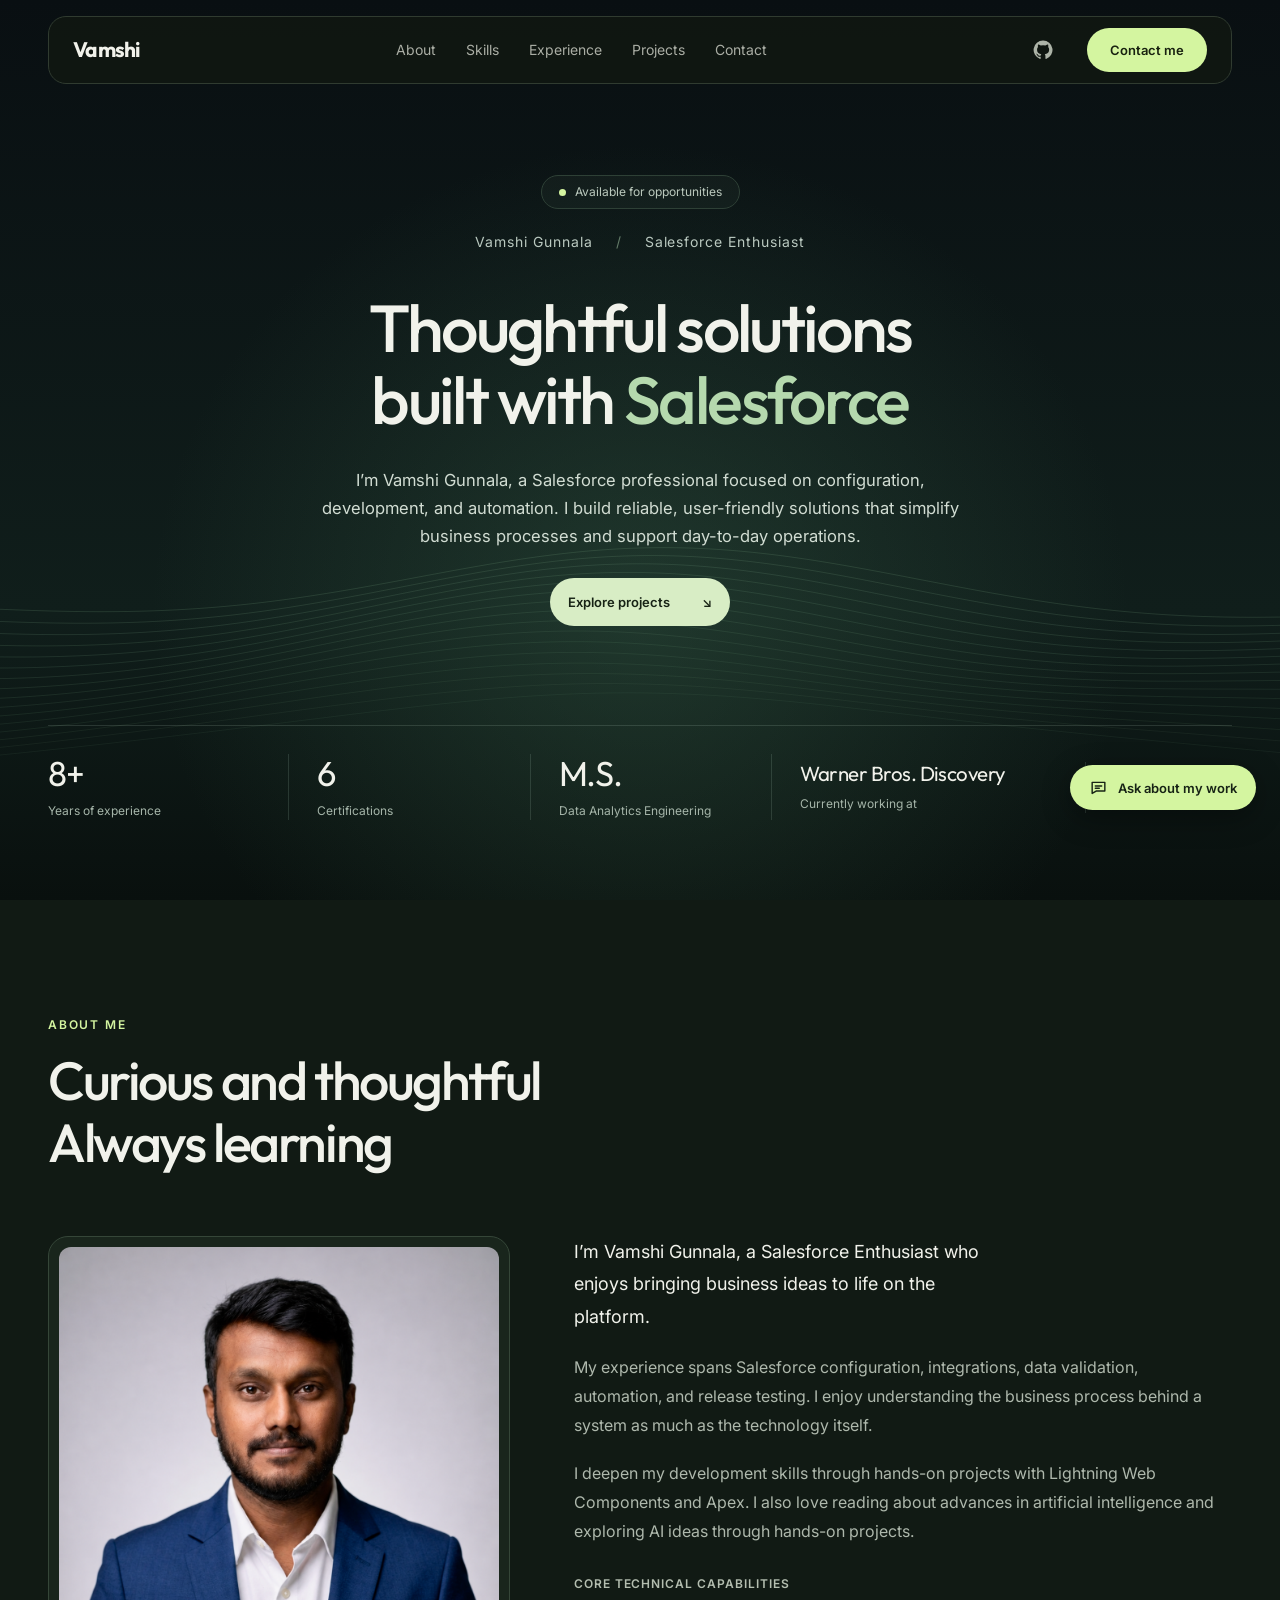
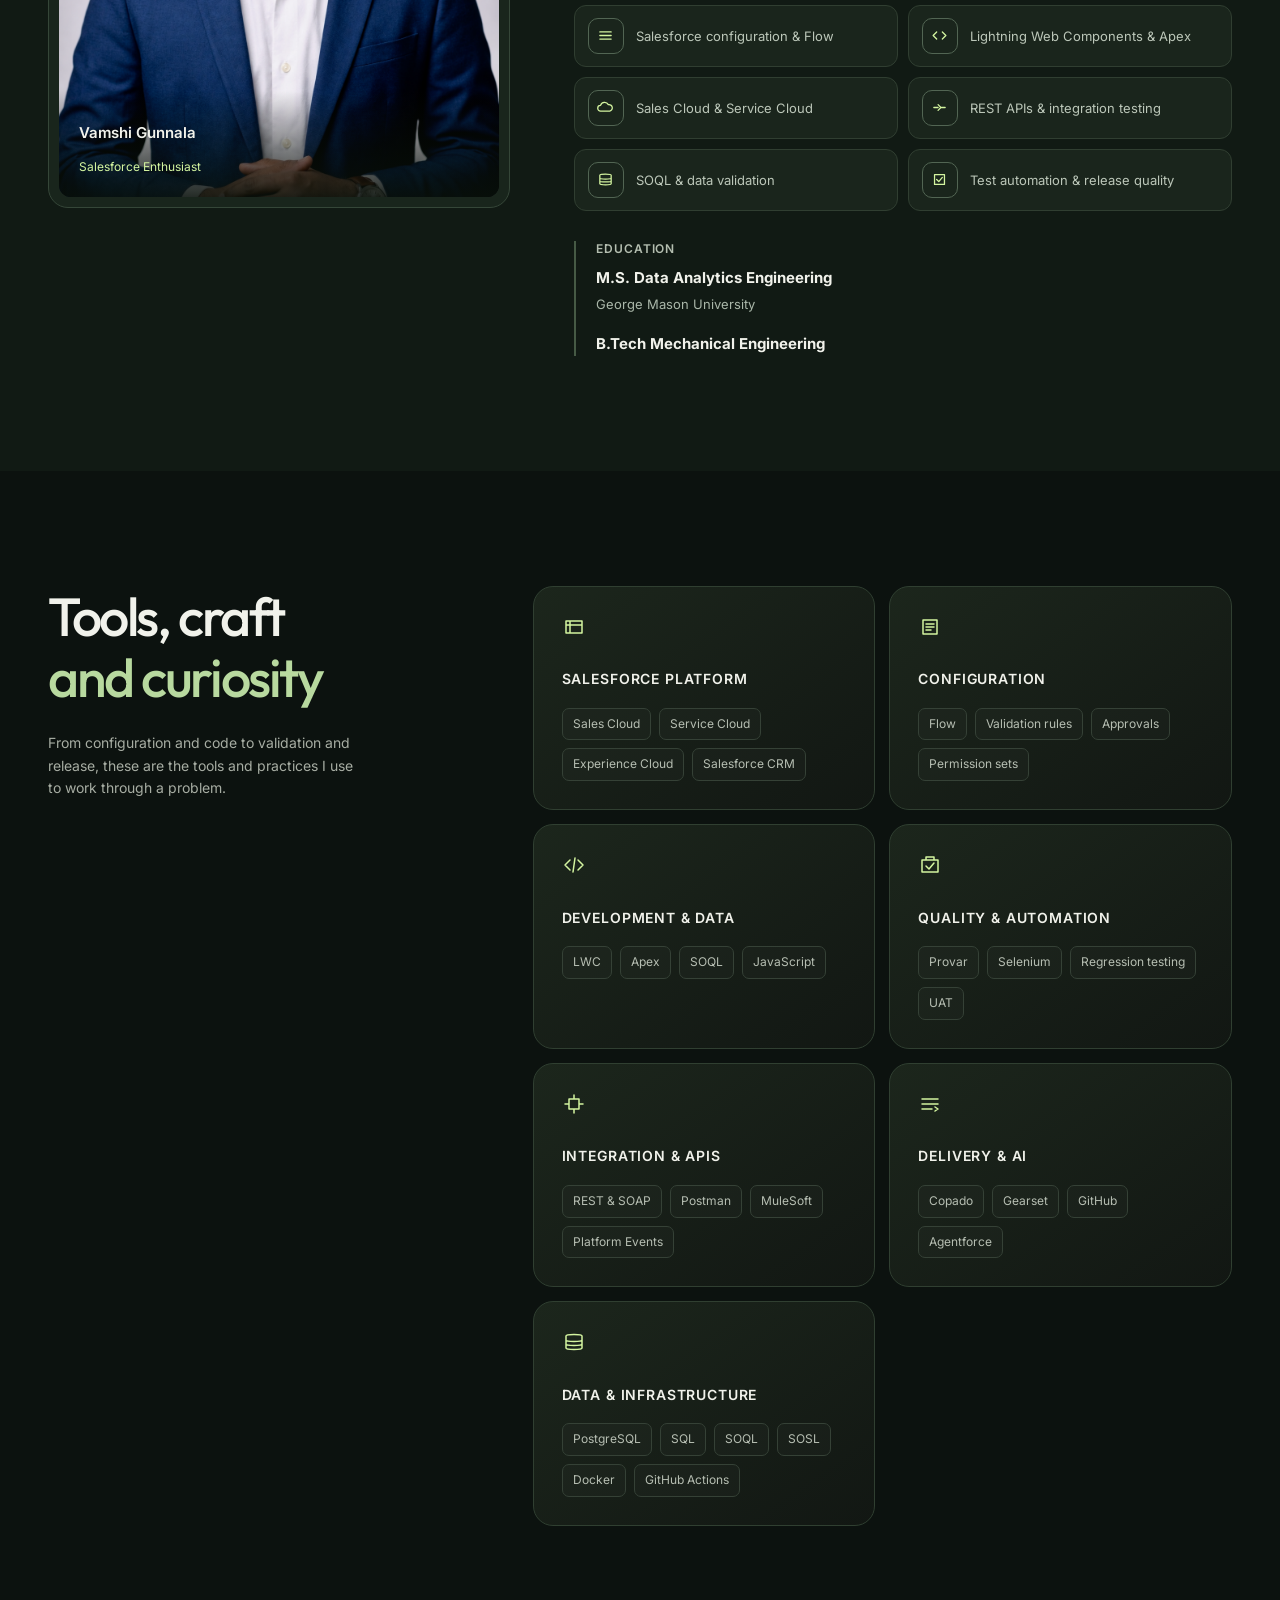
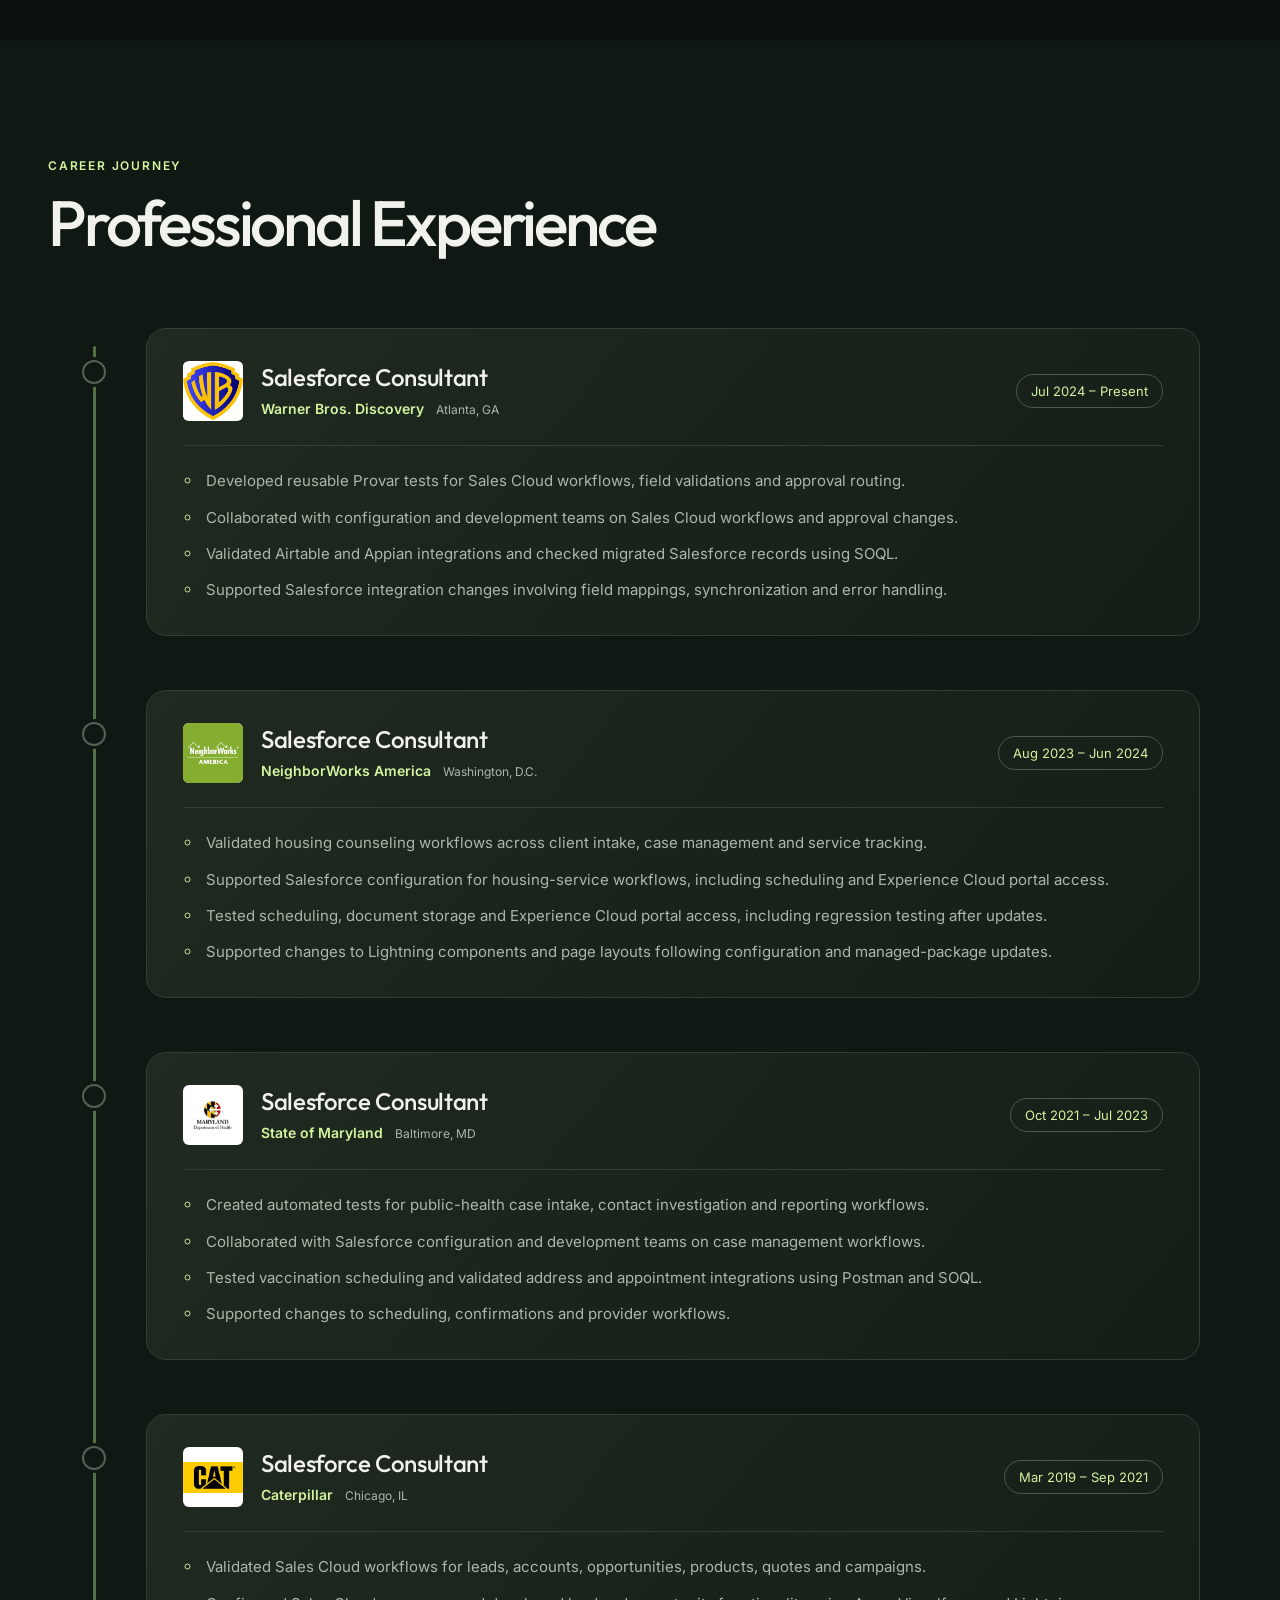
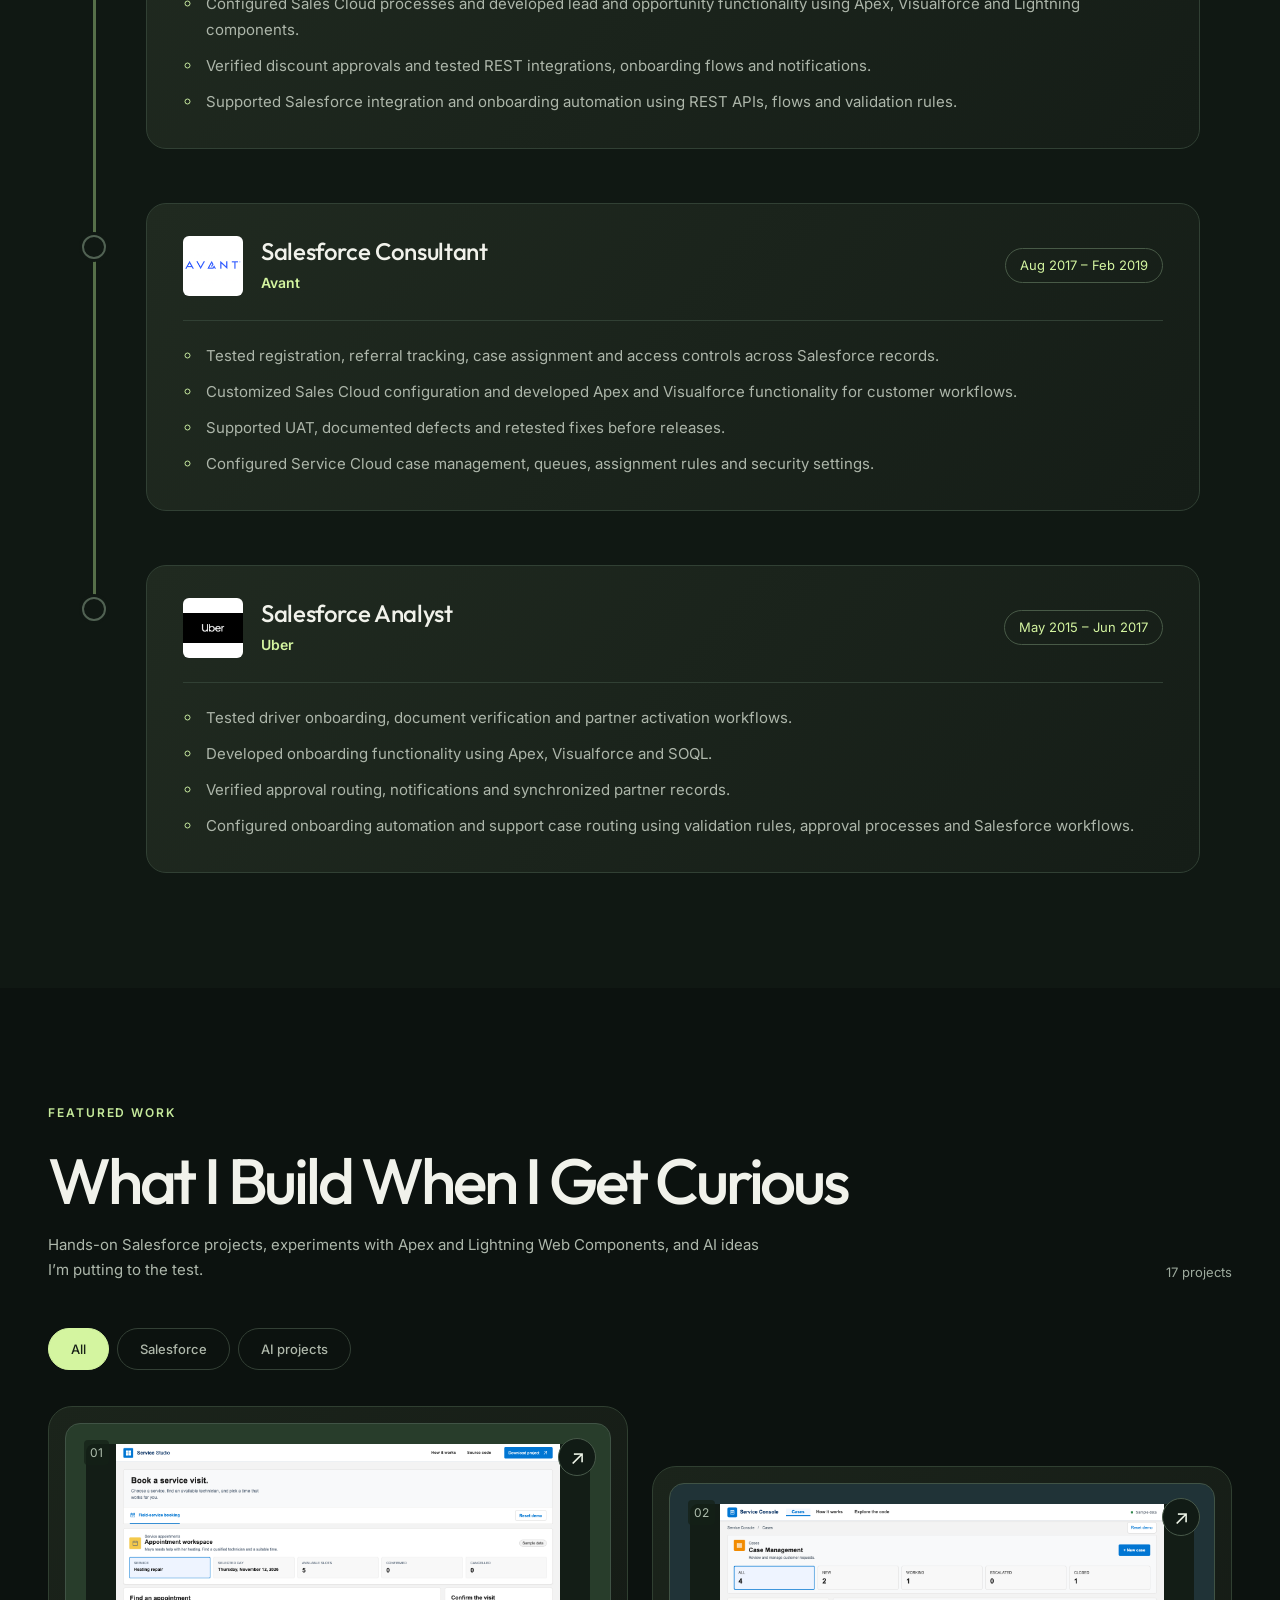
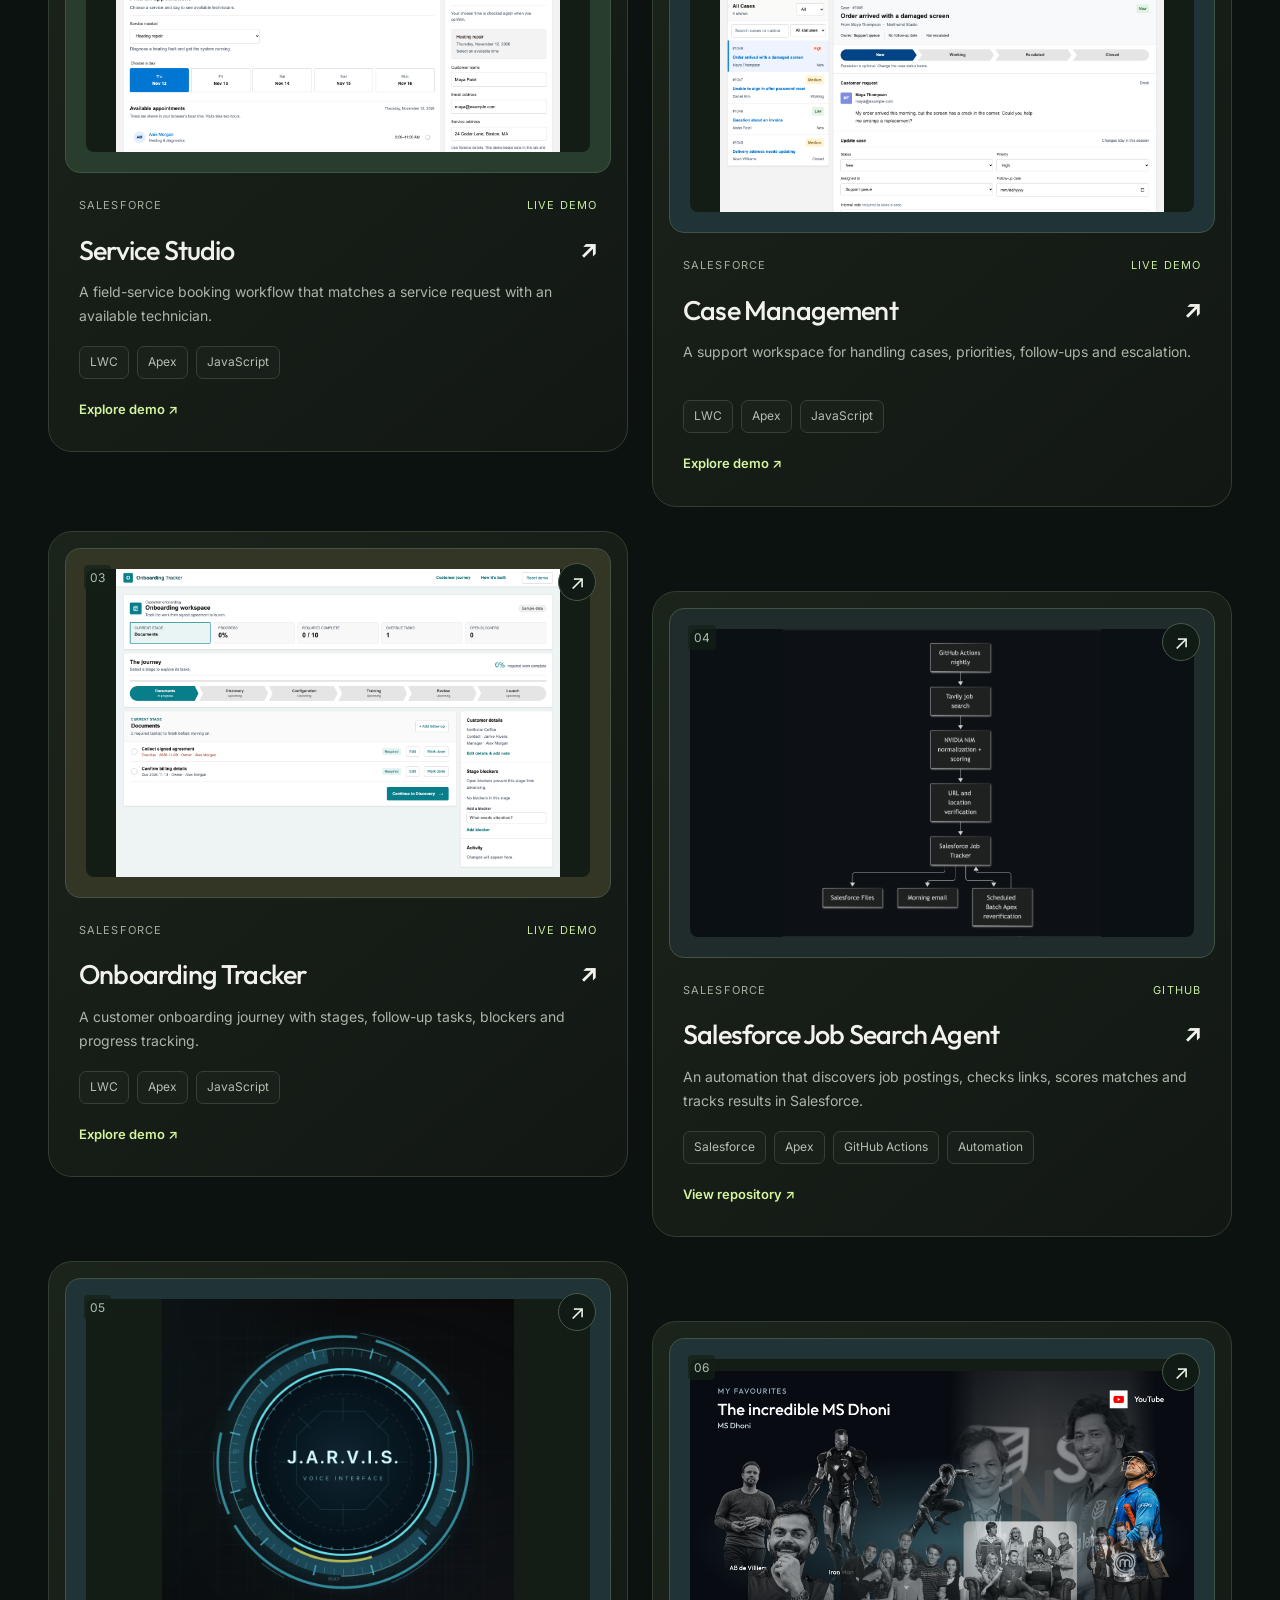
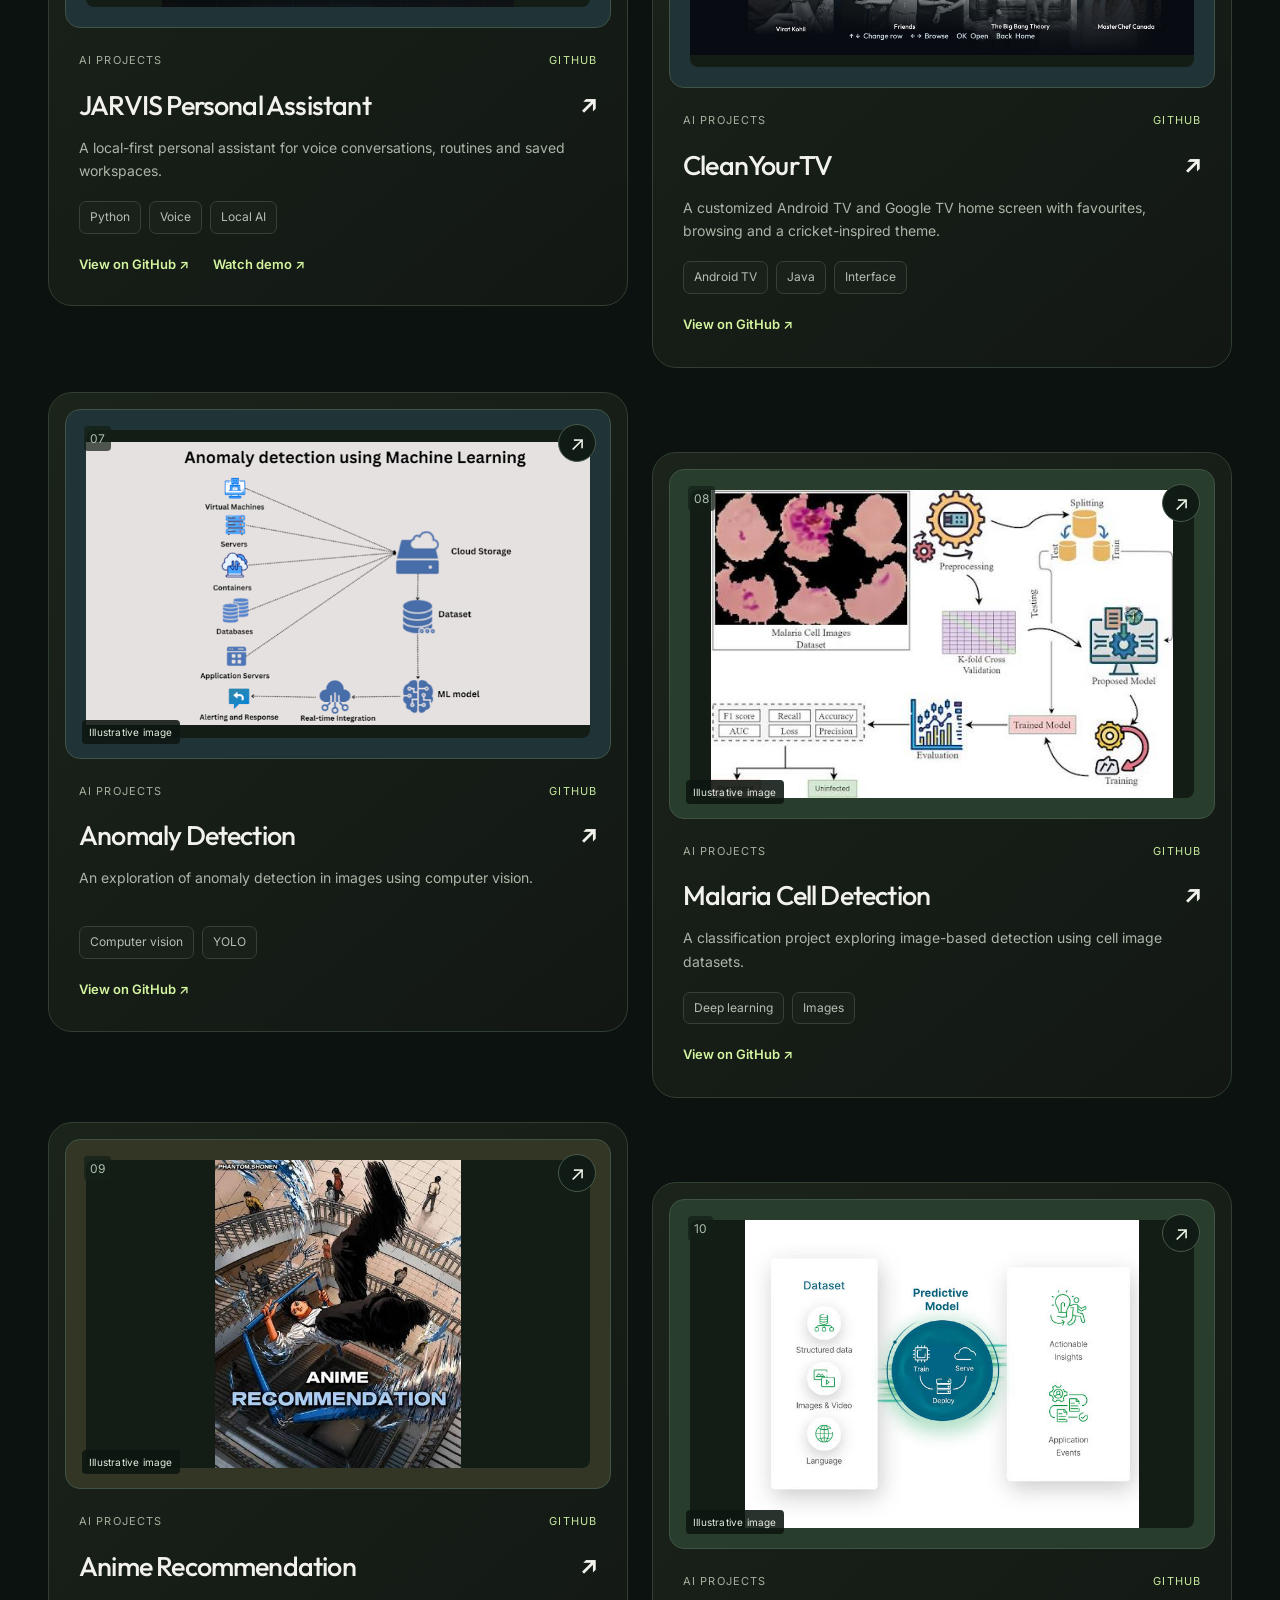
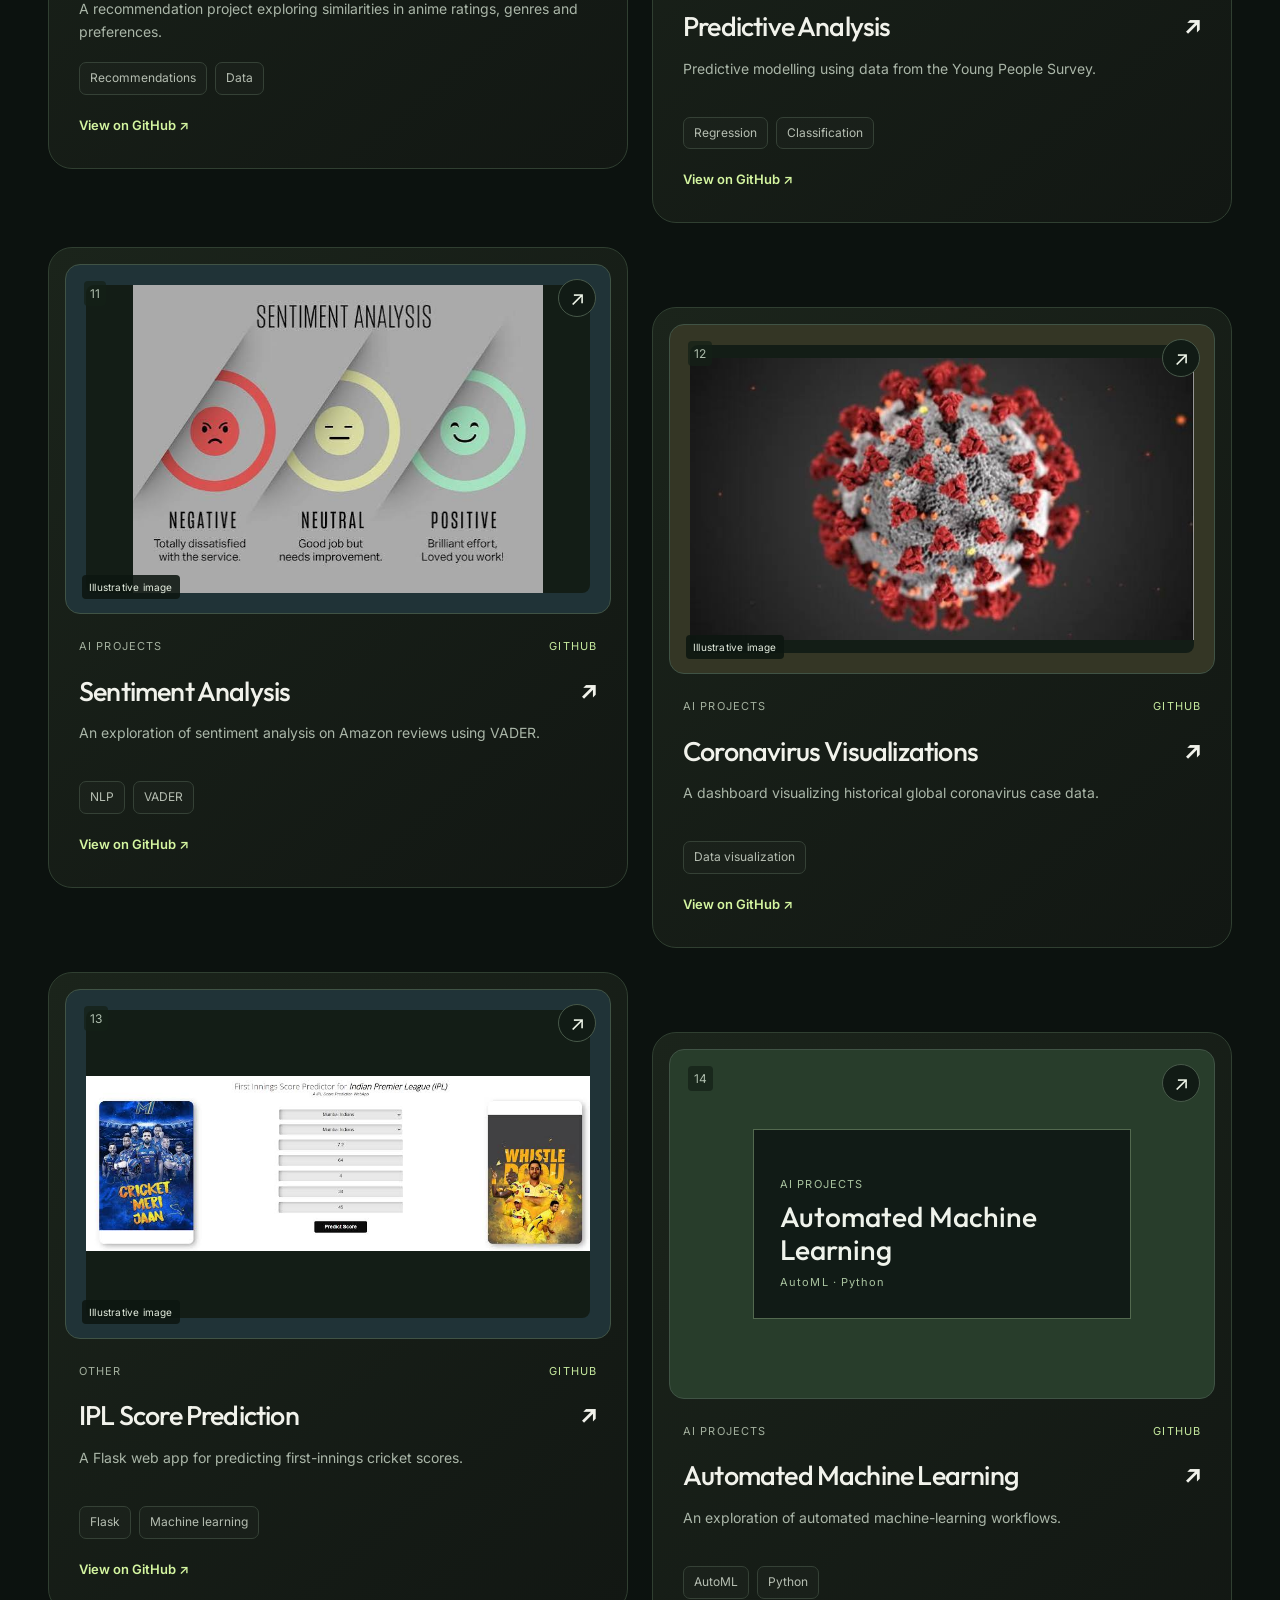
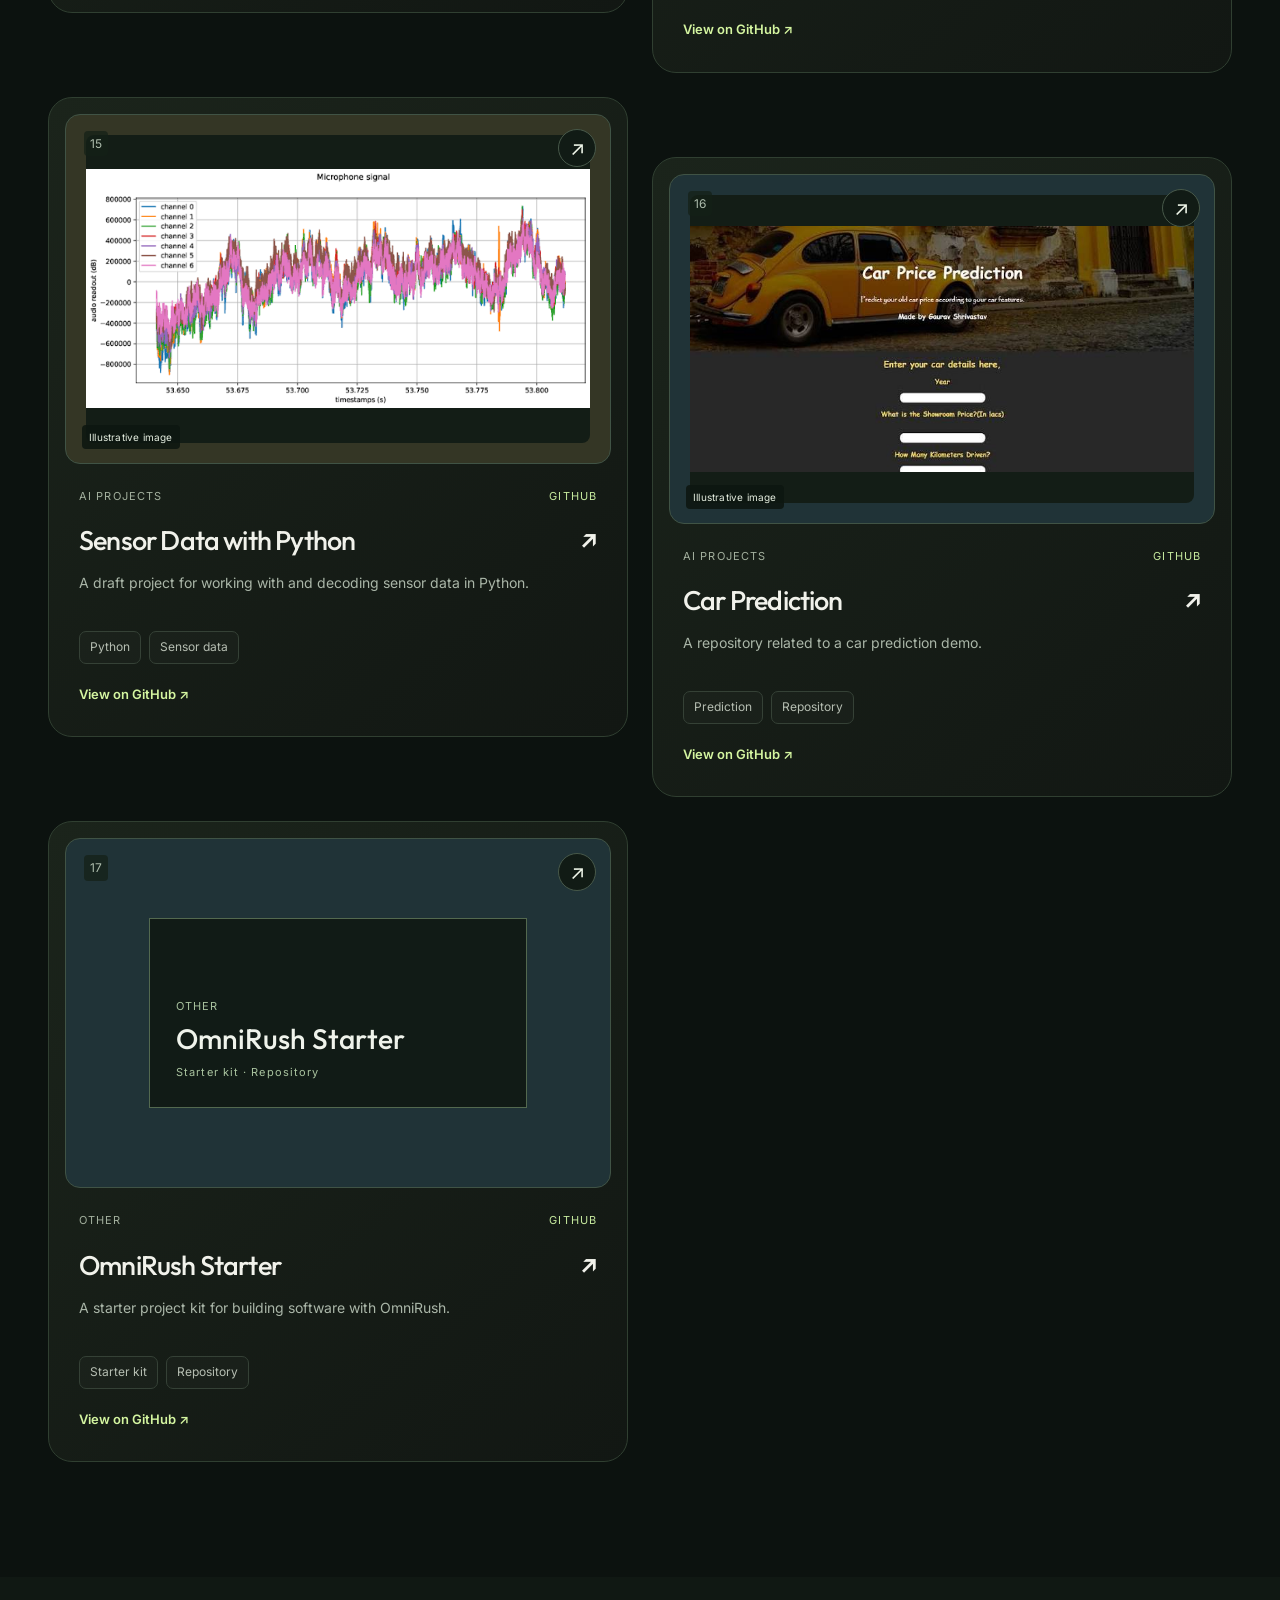
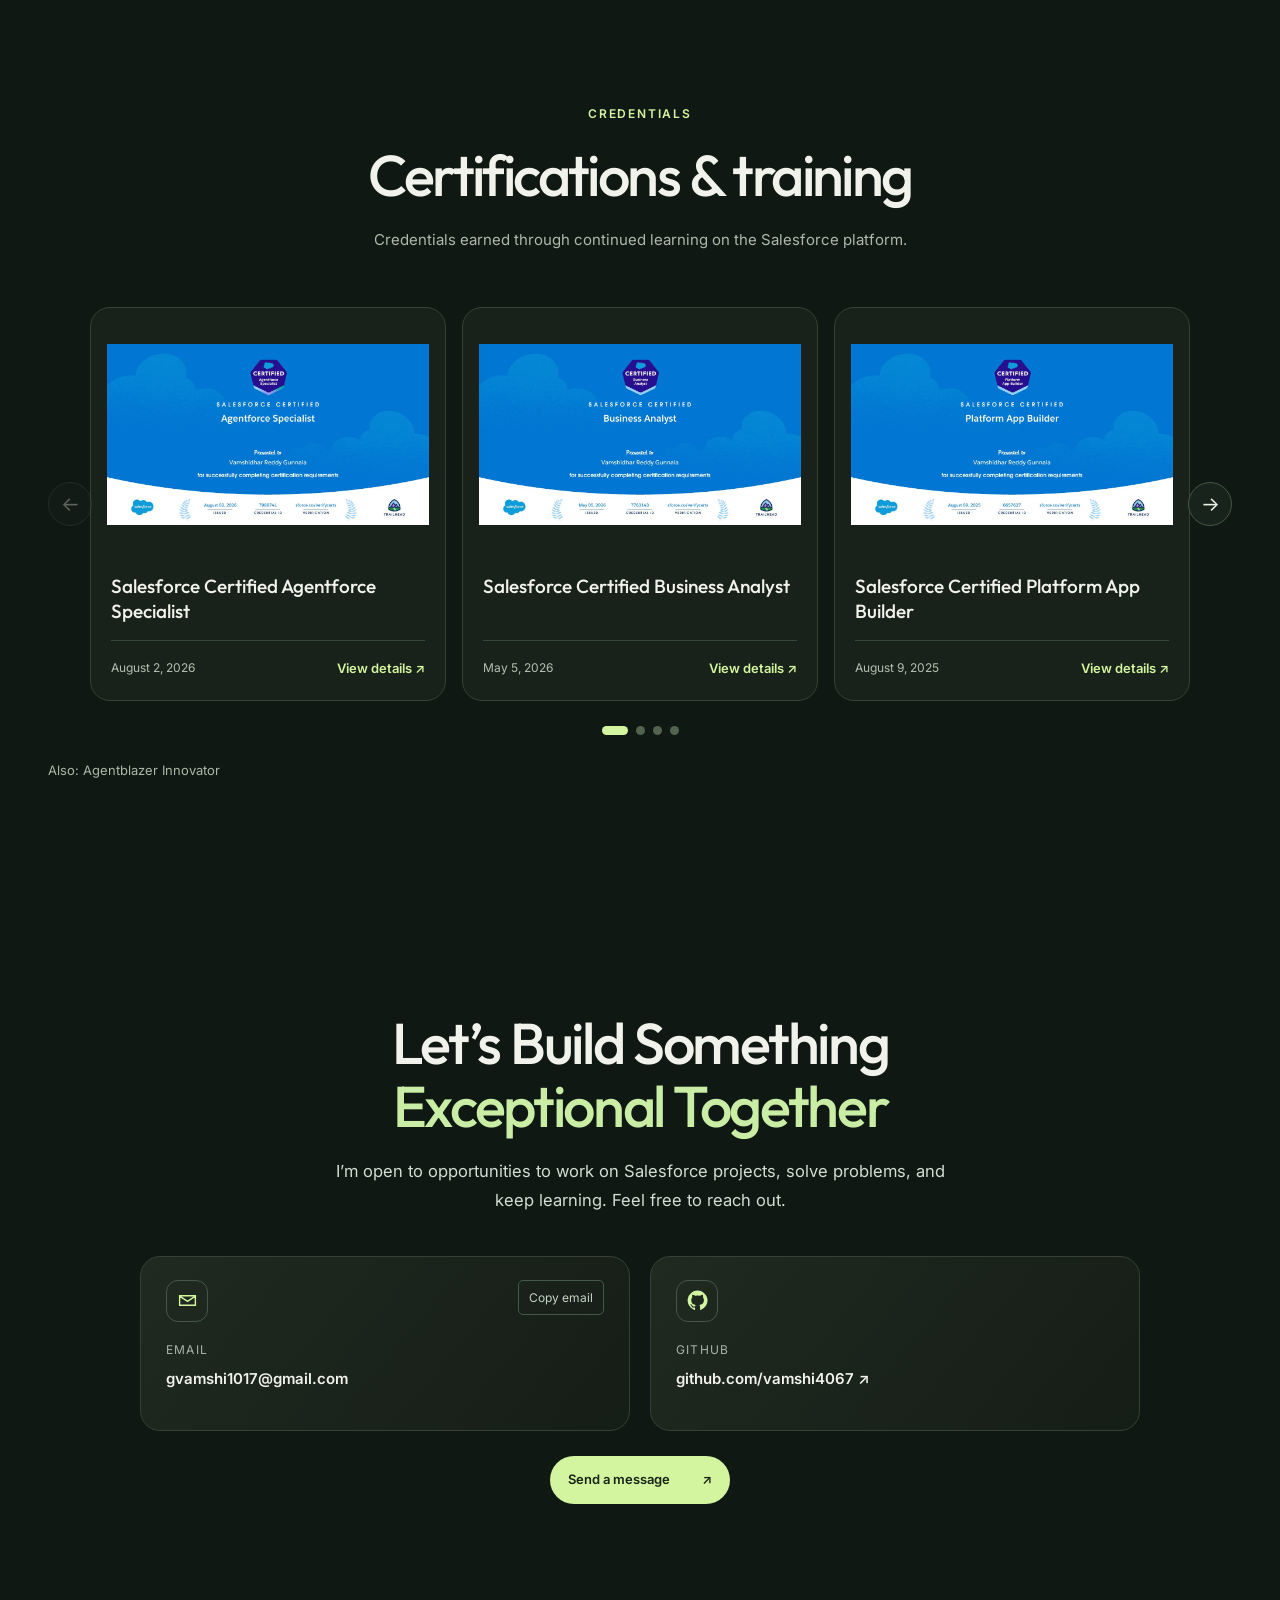
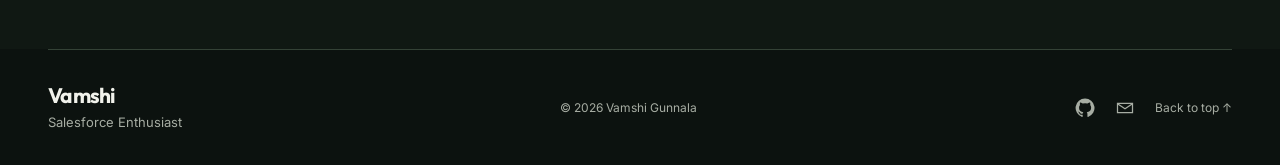
==== commit e278687e: "Add direct JARVIS demo link" ====
--- a/index.html
+++ b/index.html
@@ -4,7 +4,7 @@
   <meta charset="utf-8"><meta name="viewport" content="width=device-width,initial-scale=1">
   <meta name="description" content="Vamshi Gunnala's Salesforce portfolio: configuration, development, automation, and interactive Salesforce demos.">
   <meta name="theme-color" content="#111923"><title>Vamshi Gunnala | Salesforce Portfolio</title>
-  <link rel="preconnect" href="https://fonts.googleapis.com"><link rel="preconnect" href="https://fonts.gstatic.com" crossorigin><link href="https://fonts.googleapis.com/css2?family=Inter:wght@400;500;600;700&amp;family=Outfit:wght@400;500;600;700;800&amp;display=swap" rel="stylesheet"><link rel="preload" href="assets/studio.woff2" as="font" type="font/woff2" crossorigin><link rel="stylesheet" href="styles.css?v=1143bd9c1e"><script defer src="main.js?v=e7d86a1f50"></script>
+  <link rel="preconnect" href="https://fonts.googleapis.com"><link rel="preconnect" href="https://fonts.gstatic.com" crossorigin><link href="https://fonts.googleapis.com/css2?family=Inter:wght@400;500;600;700&amp;family=Outfit:wght@400;500;600;700;800&amp;display=swap" rel="stylesheet"><link rel="preload" href="assets/studio.woff2" as="font" type="font/woff2" crossorigin><link rel="stylesheet" href="styles.css?v=52b502b805"><script defer src="main.js?v=2fd3dfd432"></script>
 </head>
 <body>
 <a class="skip" href="#main">Skip to content</a>
@@ -14,8 +14,8 @@
 <section class="about section" id="about"><div class="wrap"><div class="section-head"><h2>Curious and thoughtful<br>Always learning</h2><p>ABOUT ME</p></div><div class="about-grid"><figure class="portrait"><img src="assets/vamshi-gunnala-clean.png" alt="Portrait of Vamshi Gunnala" width="896" height="1195" loading="lazy"><figcaption><strong>Vamshi Gunnala</strong><span>Salesforce Enthusiast</span></figcaption></figure><div class="about-main"><p class="lead">I’m Vamshi Gunnala, a Salesforce Enthusiast who enjoys bringing business ideas to life on the platform.</p><p>My experience spans Salesforce configuration, integrations, data validation, automation, and release testing. I enjoy understanding the business process behind a system as much as the technology itself.</p><p>I deepen my development skills through hands-on projects with Lightning Web Components and Apex. I also love reading about advances in artificial intelligence and exploring AI ideas through hands-on projects.</p><h3 class="about-label">Core technical capabilities</h3><div class="capabilities"><div class="capability"><span class="capability-icon"><svg viewBox="0 0 24 24" aria-hidden="true"><path d="M4 7h16M4 12h16M4 17h16"/></svg></span><span>Salesforce configuration &amp; Flow</span></div><div class="capability"><span class="capability-icon"><svg viewBox="0 0 24 24" aria-hidden="true"><path d="m8 7-5 5 5 5m8-10 5 5-5 5"/></svg></span><span>Lightning Web Components &amp; Apex</span></div><div class="capability"><span class="capability-icon"><svg viewBox="0 0 24 24" aria-hidden="true"><path d="M5 17a4 4 0 0 1 0-8 6 6 0 0 1 11-1 4.5 4.5 0 1 1 2 9Z"/></svg></span><span>Sales Cloud &amp; Service Cloud</span></div><div class="capability"><span class="capability-icon"><svg viewBox="0 0 24 24" aria-hidden="true"><path d="M4 12h6m4 0h6M10 8l4 4-4 4"/></svg></span><span>REST APIs &amp; integration testing</span></div><div class="capability"><span class="capability-icon"><svg viewBox="0 0 24 24" aria-hidden="true"><path d="M4 6c0-2 16-2 16 0v12c0 2-16 2-16 0ZM4 10c0 2 16 2 16 0M4 14c0 2 16 2 16 0"/></svg></span><span>SOQL &amp; data validation</span></div><div class="capability"><span class="capability-icon"><svg viewBox="0 0 24 24" aria-hidden="true"><path d="M5 5h14v14H5zm3 7 3 3 5-6"/></svg></span><span>Test automation &amp; release quality</span></div></div><div class="about-education"><h3 class="about-label">Education</h3><strong>M.S. Data Analytics Engineering</strong><span>George Mason University</span><strong class="btech-degree">B.Tech Mechanical Engineering</strong></div></div></div></div></section>
 <section class="expertise section" id="expertise"><div class="wrap skills-layout"><div class="skills-heading"><h2>Tools, craft<br><span>and curiosity</span></h2><p>From configuration and code to validation and release, these are the tools and practices I use to work through a problem.</p></div><div class="skills-grid"><article class="skill-card"><svg viewBox="0 0 24 24" aria-hidden="true"><path d="M4 6h16v12H4zM4 10h16M8 6v12"/></svg><h3>Salesforce platform</h3><div class="tags"><span>Sales Cloud</span><span>Service Cloud</span><span>Experience Cloud</span><span>Salesforce CRM</span></div></article><article class="skill-card"><svg viewBox="0 0 24 24" aria-hidden="true"><path d="M5 5h14v14H5zM8 9h8M8 12h8M8 15h5"/></svg><h3>Configuration</h3><div class="tags"><span>Flow</span><span>Validation rules</span><span>Approvals</span><span>Permission sets</span></div></article><article class="skill-card"><svg viewBox="0 0 24 24" aria-hidden="true"><path d="m8 7-5 5 5 5m8-10 5 5-5 5m-3-12-2 14"/></svg><h3>Development & data</h3><div class="tags"><span>LWC</span><span>Apex</span><span>SOQL</span><span>JavaScript</span></div></article><article class="skill-card"><svg viewBox="0 0 24 24" aria-hidden="true"><path d="M4 7h16v12H4zM8 7V4h8v3M8 13l3 3 5-6"/></svg><h3>Quality & automation</h3><div class="tags"><span>Provar</span><span>Selenium</span><span>Regression testing</span><span>UAT</span></div></article><article class="skill-card"><svg viewBox="0 0 24 24" aria-hidden="true"><path d="M7 7h10v10H7zM3 12h4m10 0h4M12 3v4m0 10v4"/></svg><h3>Integration & APIs</h3><div class="tags"><span>REST & SOAP</span><span>Postman</span><span>MuleSoft</span><span>Platform Events</span></div></article><article class="skill-card"><svg viewBox="0 0 24 24" aria-hidden="true"><path d="M4 7h16M4 12h16M4 17h10M17 15l3 2-3 2"/></svg><h3>Delivery & AI</h3><div class="tags"><span>Copado</span><span>Gearset</span><span>GitHub</span><span>Agentforce</span></div></article><article class="skill-card"><svg viewBox="0 0 24 24" aria-hidden="true"><path d="M4 6c0-2 16-2 16 0v12c0 2-16 2-16 0ZM4 10c0 2 16 2 16 0M4 14c0 2 16 2 16 0"/></svg><h3>Data &amp; Infrastructure</h3><div class="tags"><span>PostgreSQL</span><span>SQL</span><span>SOQL</span><span>SOSL</span><span>Docker</span><span>GitHub Actions</span></div></article></div></div></section>
 <section class="experience section" id="work"><div class="wrap"><div class="section-head"><h2>Professional Experience</h2><p>CAREER JOURNEY</p></div><ol class="timeline-list"><li class="timeline-item"><article class="career-card"><div class="career-top"><div class="career-identity"><span class="company-logo"><img src="assets/companies/warner-bros.jpeg" alt="" loading="lazy"></span><div><h3>Salesforce Consultant</h3><p class="company-name">Warner Bros. Discovery<span class="career-location">Atlanta, GA</span></p></div></div><span class="career-date">Jul 2024 – Present</span></div><ul class="career-highlights"><li>Developed reusable Provar tests for Sales Cloud workflows, field validations and approval routing.</li><li>Collaborated with configuration and development teams on Sales Cloud workflows and approval changes.</li><li>Validated Airtable and Appian integrations and checked migrated Salesforce records using SOQL.</li><li>Supported Salesforce integration changes involving field mappings, synchronization and error handling.</li></ul></article></li><li class="timeline-item"><article class="career-card"><div class="career-top"><div class="career-identity"><span class="company-logo"><img src="assets/companies/neighborworks.jpeg" alt="" loading="lazy"></span><div><h3>Salesforce Consultant</h3><p class="company-name">NeighborWorks America<span class="career-location">Washington, D.C.</span></p></div></div><span class="career-date">Aug 2023 – Jun 2024</span></div><ul class="career-highlights"><li>Validated housing counseling workflows across client intake, case management and service tracking.</li><li>Supported Salesforce configuration for housing-service workflows, including scheduling and Experience Cloud portal access.</li><li>Tested scheduling, document storage and Experience Cloud portal access, including regression testing after updates.</li><li>Supported changes to Lightning components and page layouts following configuration and managed-package updates.</li></ul></article></li><li class="timeline-item"><article class="career-card"><div class="career-top"><div class="career-identity"><span class="company-logo"><img src="assets/companies/maryland.jpeg" alt="" loading="lazy"></span><div><h3>Salesforce Consultant</h3><p class="company-name">State of Maryland<span class="career-location">Baltimore, MD</span></p></div></div><span class="career-date">Oct 2021 – Jul 2023</span></div><ul class="career-highlights"><li>Created automated tests for public-health case intake, contact investigation and reporting workflows.</li><li>Collaborated with Salesforce configuration and development teams on case management workflows.</li><li>Tested vaccination scheduling and validated address and appointment integrations using Postman and SOQL.</li><li>Supported changes to scheduling, confirmations and provider workflows.</li></ul></article></li><li class="timeline-item"><article class="career-card"><div class="career-top"><div class="career-identity"><span class="company-logo"><img src="assets/companies/caterpillar.jpeg" alt="" loading="lazy"></span><div><h3>Salesforce Consultant</h3><p class="company-name">Caterpillar<span class="career-location">Chicago, IL</span></p></div></div><span class="career-date">Mar 2019 – Sep 2021</span></div><ul class="career-highlights"><li>Validated Sales Cloud workflows for leads, accounts, opportunities, products, quotes and campaigns.</li><li>Configured Sales Cloud processes and developed lead and opportunity functionality using Apex, Visualforce and Lightning components.</li><li>Verified discount approvals and tested REST integrations, onboarding flows and notifications.</li><li>Supported Salesforce integration and onboarding automation using REST APIs, flows and validation rules.</li></ul></article></li><li class="timeline-item"><article class="career-card"><div class="career-top"><div class="career-identity"><span class="company-logo"><img src="assets/companies/avant.png" alt="" loading="lazy"></span><div><h3>Salesforce Consultant</h3><p class="company-name">Avant</p></div></div><span class="career-date">Aug 2017 – Feb 2019</span></div><ul class="career-highlights"><li>Tested registration, referral tracking, case assignment and access controls across Salesforce records.</li><li>Customized Sales Cloud configuration and developed Apex and Visualforce functionality for customer workflows.</li><li>Supported UAT, documented defects and retested fixes before releases.</li><li>Configured Service Cloud case management, queues, assignment rules and security settings.</li></ul></article></li><li class="timeline-item"><article class="career-card"><div class="career-top"><div class="career-identity"><span class="company-logo"><img src="assets/companies/uber.png" alt="" loading="lazy"></span><div><h3>Salesforce Analyst</h3><p class="company-name">Uber</p></div></div><span class="career-date">May 2015 – Jun 2017</span></div><ul class="career-highlights"><li>Tested driver onboarding, document verification and partner activation workflows.</li><li>Developed onboarding functionality using Apex, Visualforce and SOQL.</li><li>Verified approval routing, notifications and synchronized partner records.</li><li>Configured onboarding automation and support case routing using validation rules, approval processes and Salesforce workflows.</li></ul></article></li></ol></div></section>
-<section class="projects section" id="projects"><div class="wrap"><div class="project-title"><div><p class="project-eyebrow">FEATURED WORK</p><h2>What I Build When I Get Curious</h2><p class="project-description">Hands-on Salesforce projects, experiments with Apex and Lightning Web Components, and AI ideas I’m putting to the test.</p></div><span class="project-count" aria-live="polite">17 projects</span></div><div class="project-filters" role="group" aria-label="Filter projects"><button type="button" data-filter="All" aria-pressed="true">All</button><button type="button" data-filter="Salesforce" aria-pressed="false">Salesforce</button><button type="button" data-filter="AI projects" aria-pressed="false">AI projects</button></div><div class="work-grid"><article class="work-card" data-category="Salesforce"><div class="work-visual work-service"><span class="work-index">01</span><img class="work-screenshot" src="assets/projects/service-studio-latest.png" alt="Service Studio field-service booking demo" loading="lazy"><span class="work-arrow" aria-hidden="true">↗</span></div><div class="work-card-copy"><div class="work-meta"><span>SALESFORCE</span><span>LIVE DEMO</span></div><h3><a href="demo/">Service Studio <span aria-hidden="true">↗</span></a></h3><p>A field-service booking workflow that matches a service request with an available technician.</p><div class="tags"><span>LWC</span><span>Apex</span><span>JavaScript</span></div><a class="work-link" href="demo/">Explore demo ↗</a></div></article><article class="work-card" data-category="Salesforce"><div class="work-visual work-cases"><span class="work-index">02</span><img class="work-screenshot" src="assets/projects/case-management-latest.png" alt="Case-management workspace" loading="lazy"><span class="work-arrow" aria-hidden="true">↗</span></div><div class="work-card-copy"><div class="work-meta"><span>SALESFORCE</span><span>LIVE DEMO</span></div><h3><a href="projects/case-management/">Case Management <span aria-hidden="true">↗</span></a></h3><p>A support workspace for handling cases, priorities, follow-ups and escalation.</p><div class="tags"><span>LWC</span><span>Apex</span><span>JavaScript</span></div><a class="work-link" href="projects/case-management/">Explore demo ↗</a></div></article><article class="work-card" data-category="Salesforce"><div class="work-visual work-onboarding"><span class="work-index">03</span><img class="work-screenshot" src="assets/projects/onboarding-latest.png" alt="Customer onboarding tracker" loading="lazy"><span class="work-arrow" aria-hidden="true">↗</span></div><div class="work-card-copy"><div class="work-meta"><span>SALESFORCE</span><span>LIVE DEMO</span></div><h3><a href="projects/onboarding/">Onboarding Tracker <span aria-hidden="true">↗</span></a></h3><p>A customer onboarding journey with stages, follow-up tasks, blockers and progress tracking.</p><div class="tags"><span>LWC</span><span>Apex</span><span>JavaScript</span></div><a class="work-link" href="projects/onboarding/">Explore demo ↗</a></div></article><article class="work-card" data-category="Salesforce"><div class="work-visual work-job"><span class="work-index">04</span><img class="work-screenshot work-diagram" src="assets/projects/job-search.png" alt="Architecture diagram for the Salesforce job search agent" loading="lazy"><span class="work-arrow" aria-hidden="true">↗</span></div><div class="work-card-copy"><div class="work-meta"><span>SALESFORCE</span><span>GITHUB</span></div><h3><a href="https://github.com/vamshi4067/salesforce-job-search-agent" target="_blank" rel="noopener noreferrer">Salesforce Job Search Agent <span aria-hidden="true">↗</span></a></h3><p>An automation that discovers job postings, checks links, scores matches and tracks results in Salesforce.</p><div class="tags"><span>Salesforce</span><span>Apex</span><span>GitHub Actions</span><span>Automation</span></div><a class="work-link" href="https://github.com/vamshi4067/salesforce-job-search-agent" target="_blank" rel="noopener noreferrer">View repository ↗</a></div></article><article class="work-card" data-category="AI projects"><div class="work-visual work-vision"><span class="work-index">19</span><img class="work-screenshot" src="assets/projects/jarvis.png" alt="JARVIS voice interface" loading="lazy"><span class="work-arrow" aria-hidden="true">↗</span></div><div class="work-card-copy"><div class="work-meta"><span>AI PROJECTS</span><span>GITHUB</span></div><h3><a href="https://github.com/vamshi4067/jarvis-personal-assistant" target="_blank" rel="noopener noreferrer">JARVIS Personal Assistant <span aria-hidden="true">↗</span></a></h3><p>A local-first personal assistant for voice conversations, routines and saved workspaces.</p><div class="tags"><span>Python</span><span>Voice</span><span>Local AI</span></div><a class="work-link" href="https://github.com/vamshi4067/jarvis-personal-assistant" target="_blank" rel="noopener noreferrer">View on GitHub ↗</a></div></article><article class="work-card" data-category="AI projects"><div class="work-visual work-vision"><span class="work-index">18</span><img class="work-screenshot" src="assets/projects/cleanyourtv.jpg" alt="CleanYourTV home screen" loading="lazy"><span class="work-arrow" aria-hidden="true">↗</span></div><div class="work-card-copy"><div class="work-meta"><span>AI PROJECTS</span><span>GITHUB</span></div><h3><a href="https://github.com/vamshi4067/CleanYourTV" target="_blank" rel="noopener noreferrer">CleanYourTV <span aria-hidden="true">↗</span></a></h3><p>A customized Android TV and Google TV home screen with favourites, browsing and a cricket-inspired theme.</p><div class="tags"><span>Android TV</span><span>Java</span><span>Interface</span></div><a class="work-link" href="https://github.com/vamshi4067/CleanYourTV" target="_blank" rel="noopener noreferrer">View on GitHub ↗</a></div></article><article class="work-card" data-category="AI projects"><div class="work-visual work-vision"><span class="work-index">04</span><img class="work-screenshot" src="assets/projects/anomaly.png" alt="Illustration for Anomaly Detection" loading="lazy"><span class="image-caption">Illustrative image</span><span class="work-arrow" aria-hidden="true">↗</span></div><div class="work-card-copy"><div class="work-meta"><span>AI PROJECTS</span><span>GITHUB</span></div><h3><a href="https://github.com/vamshi4067/Anomaly-detection-using-computer-vision" target="_blank" rel="noopener noreferrer">Anomaly Detection <span aria-hidden="true">↗</span></a></h3><p>An exploration of anomaly detection in images using computer vision.</p><div class="tags"><span>Computer vision</span><span>YOLO</span></div><a class="work-link" href="https://github.com/vamshi4067/Anomaly-detection-using-computer-vision" target="_blank" rel="noopener noreferrer">View on GitHub ↗</a></div></article><article class="work-card" data-category="AI projects"><div class="work-visual work-cells"><span class="work-index">05</span><img class="work-screenshot" src="assets/projects/malaria.jpeg" alt="Illustration for Malaria Cell Detection" loading="lazy"><span class="image-caption">Illustrative image</span><span class="work-arrow" aria-hidden="true">↗</span></div><div class="work-card-copy"><div class="work-meta"><span>AI PROJECTS</span><span>GITHUB</span></div><h3><a href="https://github.com/vamshi4067/Malaria-Cell-Detection" target="_blank" rel="noopener noreferrer">Malaria Cell Detection <span aria-hidden="true">↗</span></a></h3><p>A classification project exploring image-based detection using cell image datasets.</p><div class="tags"><span>Deep learning</span><span>Images</span></div><a class="work-link" href="https://github.com/vamshi4067/Malaria-Cell-Detection" target="_blank" rel="noopener noreferrer">View on GitHub ↗</a></div></article><article class="work-card" data-category="AI projects"><div class="work-visual work-anime"><span class="work-index">06</span><img class="work-screenshot" src="assets/projects/anime.jpeg" alt="Illustration for Anime Recommendation" loading="lazy"><span class="image-caption">Illustrative image</span><span class="work-arrow" aria-hidden="true">↗</span></div><div class="work-card-copy"><div class="work-meta"><span>AI PROJECTS</span><span>GITHUB</span></div><h3><a href="https://github.com/vamshi4067/Anime-recommendation" target="_blank" rel="noopener noreferrer">Anime Recommendation <span aria-hidden="true">↗</span></a></h3><p>A recommendation project exploring similarities in anime ratings, genres and preferences.</p><div class="tags"><span>Recommendations</span><span>Data</span></div><a class="work-link" href="https://github.com/vamshi4067/Anime-recommendation" target="_blank" rel="noopener noreferrer">View on GitHub ↗</a></div></article><article class="work-card" data-category="AI projects"><div class="work-visual work-predict"><span class="work-index">07</span><img class="work-screenshot" src="assets/projects/predictive.jpeg" alt="Illustration for Predictive Analysis" loading="lazy"><span class="image-caption">Illustrative image</span><span class="work-arrow" aria-hidden="true">↗</span></div><div class="work-card-copy"><div class="work-meta"><span>AI PROJECTS</span><span>GITHUB</span></div><h3><a href="https://github.com/vamshi4067/Predictive-Analysis" target="_blank" rel="noopener noreferrer">Predictive Analysis <span aria-hidden="true">↗</span></a></h3><p>Predictive modelling using data from the Young People Survey.</p><div class="tags"><span>Regression</span><span>Classification</span></div><a class="work-link" href="https://github.com/vamshi4067/Predictive-Analysis" target="_blank" rel="noopener noreferrer">View on GitHub ↗</a></div></article><article class="work-card" data-category="AI projects"><div class="work-visual work-sentiment"><span class="work-index">08</span><img class="work-screenshot" src="assets/projects/sentiment.jpeg" alt="Illustration for Sentiment Analysis" loading="lazy"><span class="image-caption">Illustrative image</span><span class="work-arrow" aria-hidden="true">↗</span></div><div class="work-card-copy"><div class="work-meta"><span>AI PROJECTS</span><span>GITHUB</span></div><h3><a href="https://github.com/vamshi4067/Sentiment-Analysis" target="_blank" rel="noopener noreferrer">Sentiment Analysis <span aria-hidden="true">↗</span></a></h3><p>An exploration of sentiment analysis on Amazon reviews using VADER.</p><div class="tags"><span>NLP</span><span>VADER</span></div><a class="work-link" href="https://github.com/vamshi4067/Sentiment-Analysis" target="_blank" rel="noopener noreferrer">View on GitHub ↗</a></div></article><article class="work-card" data-category="AI projects"><div class="work-visual work-charts"><span class="work-index">09</span><img class="work-screenshot" src="assets/projects/corona.jpeg" alt="Illustration for Coronavirus Visualizations" loading="lazy"><span class="image-caption">Illustrative image</span><span class="work-arrow" aria-hidden="true">↗</span></div><div class="work-card-copy"><div class="work-meta"><span>AI PROJECTS</span><span>GITHUB</span></div><h3><a href="https://github.com/vamshi4067/Corona-cases-Visualizations" target="_blank" rel="noopener noreferrer">Coronavirus Visualizations <span aria-hidden="true">↗</span></a></h3><p>A dashboard visualizing historical global coronavirus case data.</p><div class="tags"><span>Data visualization</span></div><a class="work-link" href="https://github.com/vamshi4067/Corona-cases-Visualizations" target="_blank" rel="noopener noreferrer">View on GitHub ↗</a></div></article><article class="work-card" data-category="AI projects"><div class="work-visual work-cricket"><span class="work-index">10</span><img class="work-screenshot" src="assets/projects/ipl.jpeg" alt="Illustration for IPL Score Prediction" loading="lazy"><span class="image-caption">Illustrative image</span><span class="work-arrow" aria-hidden="true">↗</span></div><div class="work-card-copy"><div class="work-meta"><span>OTHER</span><span>GITHUB</span></div><h3><a href="https://github.com/vamshi4067/IPL-Cricket-Score-Prediction" target="_blank" rel="noopener noreferrer">IPL Score Prediction <span aria-hidden="true">↗</span></a></h3><p>A Flask web app for predicting first-innings cricket scores.</p><div class="tags"><span>Flask</span><span>Machine learning</span></div><a class="work-link" href="https://github.com/vamshi4067/IPL-Cricket-Score-Prediction" target="_blank" rel="noopener noreferrer">View on GitHub ↗</a></div></article><article class="work-card" data-category="AI projects"><div class="work-visual work-automl"><span class="work-index">11</span><div class="work-art"><span>AI PROJECTS</span><strong>Automated Machine Learning</strong><small>AutoML · Python</small></div><span class="work-arrow" aria-hidden="true">↗</span></div><div class="work-card-copy"><div class="work-meta"><span>AI PROJECTS</span><span>GITHUB</span></div><h3><a href="https://github.com/vamshi4067/Automated-Machine-Learning" target="_blank" rel="noopener noreferrer">Automated Machine Learning <span aria-hidden="true">↗</span></a></h3><p>An exploration of automated machine-learning workflows.</p><div class="tags"><span>AutoML</span><span>Python</span></div><a class="work-link" href="https://github.com/vamshi4067/Automated-Machine-Learning" target="_blank" rel="noopener noreferrer">View on GitHub ↗</a></div></article><article class="work-card" data-category="AI projects"><div class="work-visual work-sensors"><span class="work-index">12</span><img class="work-screenshot" src="assets/projects/sensor-data.png" alt="Illustration for Sensor Data with Python" loading="lazy"><span class="image-caption">Illustrative image</span><span class="work-arrow" aria-hidden="true">↗</span></div><div class="work-card-copy"><div class="work-meta"><span>AI PROJECTS</span><span>GITHUB</span></div><h3><a href="https://github.com/vamshi4067/python-decoding-sensor-data" target="_blank" rel="noopener noreferrer">Sensor Data with Python <span aria-hidden="true">↗</span></a></h3><p>A draft project for working with and decoding sensor data in Python.</p><div class="tags"><span>Python</span><span>Sensor data</span></div><a class="work-link" href="https://github.com/vamshi4067/python-decoding-sensor-data" target="_blank" rel="noopener noreferrer">View on GitHub ↗</a></div></article><article class="work-card" data-category="AI projects"><div class="work-visual work-vision"><span class="work-index">13</span><img class="work-screenshot" src="assets/projects/car-prediction.jpeg" alt="Illustration for Car Prediction" loading="lazy"><span class="image-caption">Illustrative image</span><span class="work-arrow" aria-hidden="true">↗</span></div><div class="work-card-copy"><div class="work-meta"><span>AI PROJECTS</span><span>GITHUB</span></div><h3><a href="https://github.com/vamshi4067/Heroku_Car_Prediction" target="_blank" rel="noopener noreferrer">Car Prediction <span aria-hidden="true">↗</span></a></h3><p>A repository related to a car prediction demo.</p><div class="tags"><span>Prediction</span><span>Repository</span></div><a class="work-link" href="https://github.com/vamshi4067/Heroku_Car_Prediction" target="_blank" rel="noopener noreferrer">View on GitHub ↗</a></div></article><article class="work-card" data-category="Other"><div class="work-visual work-vision"><span class="work-index">16</span><div class="work-art"><span>OTHER</span><strong>OmniRush Starter</strong><small>Starter kit · Repository</small></div><span class="work-arrow" aria-hidden="true">↗</span></div><div class="work-card-copy"><div class="work-meta"><span>OTHER</span><span>GITHUB</span></div><h3><a href="https://github.com/vamshi4067/omnirush" target="_blank" rel="noopener noreferrer">OmniRush Starter <span aria-hidden="true">↗</span></a></h3><p>A starter project kit for building software with OmniRush.</p><div class="tags"><span>Starter kit</span><span>Repository</span></div><a class="work-link" href="https://github.com/vamshi4067/omnirush" target="_blank" rel="noopener noreferrer">View on GitHub ↗</a></div></article></div><p class="project-empty" hidden>No projects in this category yet.</p></div></section>
-<section class="credentials section" id="credentials"><div class="wrap"><div class="cert-heading"><p>CREDENTIALS</p><h2>Certifications &amp; training</h2><span>Credentials earned through continued learning on the Salesforce platform.</span></div><div class="cert-carousel"><button type="button" class="cert-prev" aria-label="Previous certificates">←</button><div class="cert-track" tabindex="0" aria-label="Salesforce certifications"><article class="cert-card"><button type="button" class="cert-image cert-detail" data-cert="1" aria-label="View certificate details"><img src="assets/certificates/agentforce.jpg" alt="" loading="lazy"></button><div class="cert-copy"><h3>Salesforce Certified Agentforce Specialist</h3><div class="cert-bottom"><span>August 2, 2026</span><button type="button" class="cert-detail" data-cert="1">View details <span aria-hidden="true">↗</span></button></div></div></article><article class="cert-card"><button type="button" class="cert-image cert-detail" data-cert="2" aria-label="View certificate details"><img src="assets/certificates/business-analyst.jpg" alt="" loading="lazy"></button><div class="cert-copy"><h3>Salesforce Certified Business Analyst</h3><div class="cert-bottom"><span>May 5, 2026</span><button type="button" class="cert-detail" data-cert="2">View details <span aria-hidden="true">↗</span></button></div></div></article><article class="cert-card"><button type="button" class="cert-image cert-detail" data-cert="3" aria-label="View certificate details"><img src="assets/certificates/app-builder.jpg" alt="" loading="lazy"></button><div class="cert-copy"><h3>Salesforce Certified Platform App Builder</h3><div class="cert-bottom"><span>August 9, 2025</span><button type="button" class="cert-detail" data-cert="3">View details <span aria-hidden="true">↗</span></button></div></div></article><article class="cert-card"><button type="button" class="cert-image cert-detail" data-cert="4" aria-label="View certificate details"><img src="assets/certificates/platform-developer.jpg" alt="" loading="lazy"></button><div class="cert-copy"><h3>Salesforce Certified Platform Developer</h3><div class="cert-bottom"><span>September 19, 2020</span><button type="button" class="cert-detail" data-cert="4">View details <span aria-hidden="true">↗</span></button></div></div></article><article class="cert-card"><button type="button" class="cert-image cert-detail" data-cert="5" aria-label="View certificate details"><img src="assets/certificates/administrator.jpg" alt="" loading="lazy"></button><div class="cert-copy"><h3>Salesforce Certified Platform Administrator</h3><div class="cert-bottom"><span>June 20, 2020</span><button type="button" class="cert-detail" data-cert="5">View details <span aria-hidden="true">↗</span></button></div></div></article><article class="cert-card"><button type="button" class="cert-image cert-detail" data-cert="6" aria-label="View Copado certificate details"><img src="assets/certificates/copado-ai.jpg" alt="" loading="lazy"></button><div class="cert-copy"><h3>Copado Certified Copado AI</h3><div class="cert-bottom"><span>Issued 03-09-2026</span><button type="button" class="cert-detail" data-cert="6">View details <span aria-hidden="true">↗</span></button></div></div></article></div><button type="button" class="cert-next" aria-label="Next certificates">→</button></div><div class="cert-dots" role="group" aria-label="Certificate pages"></div><p class="other-credentials">Also: Agentblazer Innovator</p></div></section><dialog class="project-dialog" aria-labelledby="project-dialog-title"><div class="project-dialog-inner"><button class="project-close" type="button" aria-label="Close project details">×</button><div class="project-dialog-visual" hidden><img class="project-dialog-image" src="assets/projects/service-studio-latest.png" alt=""></div><p class="project-dialog-category"></p><h2 id="project-dialog-title"></h2><section><h3>Overview</h3><p class="project-dialog-overview"></p></section><section><h3>How it works</h3><p class="project-dialog-how"></p></section><section><h3>Technologies used</h3><div class="project-dialog-tags tags"></div></section><div class="project-dialog-actions"><a class="button button-light project-source" target="_blank" rel="noopener noreferrer">View repository ↗</a><a class="button button-outline project-demo">Open demo ↗</a></div></div></dialog><dialog class="cert-dialog" aria-labelledby="cert-dialog-title"><div class="cert-dialog-inner"><button class="cert-close" type="button" aria-label="Close certificate details">×</button><div class="cert-dialog-badge"><img class="cert-dialog-image" src="assets/certificates/agentforce.jpg" alt=""></div><div class="cert-dialog-content"><h2 id="cert-dialog-title"></h2><p class="cert-earned"></p><p>Earned by Vamshidhar Reddy Gunnala. Open the original certificate to see its details.</p><a class="button button-light cert-open" href="assets/certificates/agentforce.pdf" target="_blank" rel="noopener noreferrer">Open certificate ↗</a><a class="button button-outline cert-verify" href="https://trailhead.salesforce.com/en/credentials/certification-detail-print/?searchString=BJ%2FQ188Cafvg5Rh1KSdPR%2BVOL1yVoANNbAdKNqraeN%2FTefcGRgxmJq5y43M8G2gi" target="_blank" rel="noopener noreferrer">View Salesforce record ↗</a></div></div></dialog>
+<section class="projects section" id="projects"><div class="wrap"><div class="project-title"><div><p class="project-eyebrow">FEATURED WORK</p><h2>What I Build When I Get Curious</h2><p class="project-description">Hands-on Salesforce projects, experiments with Apex and Lightning Web Components, and AI ideas I’m putting to the test.</p></div><span class="project-count" aria-live="polite">17 projects</span></div><div class="project-filters" role="group" aria-label="Filter projects"><button type="button" data-filter="All" aria-pressed="true">All</button><button type="button" data-filter="Salesforce" aria-pressed="false">Salesforce</button><button type="button" data-filter="AI projects" aria-pressed="false">AI projects</button></div><div class="work-grid"><article class="work-card" data-category="Salesforce"><div class="work-visual work-service"><span class="work-index">01</span><img class="work-screenshot" src="assets/projects/service-studio-latest.png" alt="Service Studio field-service booking demo" loading="lazy"><span class="work-arrow" aria-hidden="true">↗</span></div><div class="work-card-copy"><div class="work-meta"><span>SALESFORCE</span><span>LIVE DEMO</span></div><h3><a href="demo/">Service Studio <span aria-hidden="true">↗</span></a></h3><p>A field-service booking workflow that matches a service request with an available technician.</p><div class="tags"><span>LWC</span><span>Apex</span><span>JavaScript</span></div><a class="work-link" href="demo/" target="_blank" rel="noopener noreferrer">Explore demo ↗</a></div></article><article class="work-card" data-category="Salesforce"><div class="work-visual work-cases"><span class="work-index">02</span><img class="work-screenshot" src="assets/projects/case-management-latest.png" alt="Case-management workspace" loading="lazy"><span class="work-arrow" aria-hidden="true">↗</span></div><div class="work-card-copy"><div class="work-meta"><span>SALESFORCE</span><span>LIVE DEMO</span></div><h3><a href="projects/case-management/">Case Management <span aria-hidden="true">↗</span></a></h3><p>A support workspace for handling cases, priorities, follow-ups and escalation.</p><div class="tags"><span>LWC</span><span>Apex</span><span>JavaScript</span></div><a class="work-link" href="projects/case-management/" target="_blank" rel="noopener noreferrer">Explore demo ↗</a></div></article><article class="work-card" data-category="Salesforce"><div class="work-visual work-onboarding"><span class="work-index">03</span><img class="work-screenshot" src="assets/projects/onboarding-latest.png" alt="Customer onboarding tracker" loading="lazy"><span class="work-arrow" aria-hidden="true">↗</span></div><div class="work-card-copy"><div class="work-meta"><span>SALESFORCE</span><span>LIVE DEMO</span></div><h3><a href="projects/onboarding/">Onboarding Tracker <span aria-hidden="true">↗</span></a></h3><p>A customer onboarding journey with stages, follow-up tasks, blockers and progress tracking.</p><div class="tags"><span>LWC</span><span>Apex</span><span>JavaScript</span></div><a class="work-link" href="projects/onboarding/" target="_blank" rel="noopener noreferrer">Explore demo ↗</a></div></article><article class="work-card" data-category="Salesforce"><div class="work-visual work-job"><span class="work-index">04</span><img class="work-screenshot work-diagram" src="assets/projects/job-search.png" alt="Architecture diagram for the Salesforce job search agent" loading="lazy"><span class="work-arrow" aria-hidden="true">↗</span></div><div class="work-card-copy"><div class="work-meta"><span>SALESFORCE</span><span>GITHUB</span></div><h3><a href="https://github.com/vamshi4067/salesforce-job-search-agent" target="_blank" rel="noopener noreferrer">Salesforce Job Search Agent <span aria-hidden="true">↗</span></a></h3><p>An automation that discovers job postings, checks links, scores matches and tracks results in Salesforce.</p><div class="tags"><span>Salesforce</span><span>Apex</span><span>GitHub Actions</span><span>Automation</span></div><a class="work-link" href="https://github.com/vamshi4067/salesforce-job-search-agent" target="_blank" rel="noopener noreferrer">View repository ↗</a></div></article><article class="work-card" data-category="AI projects"><div class="work-visual work-vision"><span class="work-index">19</span><img class="work-screenshot" src="assets/projects/jarvis.png" alt="JARVIS voice interface" loading="lazy"><span class="work-arrow" aria-hidden="true">↗</span></div><div class="work-card-copy"><div class="work-meta"><span>AI PROJECTS</span><span>GITHUB</span></div><h3><a href="https://github.com/vamshi4067/jarvis-personal-assistant" target="_blank" rel="noopener noreferrer">JARVIS Personal Assistant <span aria-hidden="true">↗</span></a></h3><p>A local-first personal assistant for voice conversations, routines and saved workspaces.</p><div class="tags"><span>Python</span><span>Voice</span><span>Local AI</span></div><div class="project-card-actions"><a class="work-link" href="https://github.com/vamshi4067/jarvis-personal-assistant" target="_blank" rel="noopener noreferrer">View on GitHub ↗</a><a class="work-link" href="projects/jarvis-demo/" target="_blank" rel="noopener noreferrer">Watch demo ↗</a></div></div></article><article class="work-card" data-category="AI projects"><div class="work-visual work-vision"><span class="work-index">18</span><img class="work-screenshot" src="assets/projects/cleanyourtv.jpg" alt="CleanYourTV home screen" loading="lazy"><span class="work-arrow" aria-hidden="true">↗</span></div><div class="work-card-copy"><div class="work-meta"><span>AI PROJECTS</span><span>GITHUB</span></div><h3><a href="https://github.com/vamshi4067/CleanYourTV" target="_blank" rel="noopener noreferrer">CleanYourTV <span aria-hidden="true">↗</span></a></h3><p>A customized Android TV and Google TV home screen with favourites, browsing and a cricket-inspired theme.</p><div class="tags"><span>Android TV</span><span>Java</span><span>Interface</span></div><a class="work-link" href="https://github.com/vamshi4067/CleanYourTV" target="_blank" rel="noopener noreferrer">View on GitHub ↗</a></div></article><article class="work-card" data-category="AI projects"><div class="work-visual work-vision"><span class="work-index">04</span><img class="work-screenshot" src="assets/projects/anomaly.png" alt="Illustration for Anomaly Detection" loading="lazy"><span class="image-caption">Illustrative image</span><span class="work-arrow" aria-hidden="true">↗</span></div><div class="work-card-copy"><div class="work-meta"><span>AI PROJECTS</span><span>GITHUB</span></div><h3><a href="https://github.com/vamshi4067/Anomaly-detection-using-computer-vision" target="_blank" rel="noopener noreferrer">Anomaly Detection <span aria-hidden="true">↗</span></a></h3><p>An exploration of anomaly detection in images using computer vision.</p><div class="tags"><span>Computer vision</span><span>YOLO</span></div><a class="work-link" href="https://github.com/vamshi4067/Anomaly-detection-using-computer-vision" target="_blank" rel="noopener noreferrer">View on GitHub ↗</a></div></article><article class="work-card" data-category="AI projects"><div class="work-visual work-cells"><span class="work-index">05</span><img class="work-screenshot" src="assets/projects/malaria.jpeg" alt="Illustration for Malaria Cell Detection" loading="lazy"><span class="image-caption">Illustrative image</span><span class="work-arrow" aria-hidden="true">↗</span></div><div class="work-card-copy"><div class="work-meta"><span>AI PROJECTS</span><span>GITHUB</span></div><h3><a href="https://github.com/vamshi4067/Malaria-Cell-Detection" target="_blank" rel="noopener noreferrer">Malaria Cell Detection <span aria-hidden="true">↗</span></a></h3><p>A classification project exploring image-based detection using cell image datasets.</p><div class="tags"><span>Deep learning</span><span>Images</span></div><a class="work-link" href="https://github.com/vamshi4067/Malaria-Cell-Detection" target="_blank" rel="noopener noreferrer">View on GitHub ↗</a></div></article><article class="work-card" data-category="AI projects"><div class="work-visual work-anime"><span class="work-index">06</span><img class="work-screenshot" src="assets/projects/anime.jpeg" alt="Illustration for Anime Recommendation" loading="lazy"><span class="image-caption">Illustrative image</span><span class="work-arrow" aria-hidden="true">↗</span></div><div class="work-card-copy"><div class="work-meta"><span>AI PROJECTS</span><span>GITHUB</span></div><h3><a href="https://github.com/vamshi4067/Anime-recommendation" target="_blank" rel="noopener noreferrer">Anime Recommendation <span aria-hidden="true">↗</span></a></h3><p>A recommendation project exploring similarities in anime ratings, genres and preferences.</p><div class="tags"><span>Recommendations</span><span>Data</span></div><a class="work-link" href="https://github.com/vamshi4067/Anime-recommendation" target="_blank" rel="noopener noreferrer">View on GitHub ↗</a></div></article><article class="work-card" data-category="AI projects"><div class="work-visual work-predict"><span class="work-index">07</span><img class="work-screenshot" src="assets/projects/predictive.jpeg" alt="Illustration for Predictive Analysis" loading="lazy"><span class="image-caption">Illustrative image</span><span class="work-arrow" aria-hidden="true">↗</span></div><div class="work-card-copy"><div class="work-meta"><span>AI PROJECTS</span><span>GITHUB</span></div><h3><a href="https://github.com/vamshi4067/Predictive-Analysis" target="_blank" rel="noopener noreferrer">Predictive Analysis <span aria-hidden="true">↗</span></a></h3><p>Predictive modelling using data from the Young People Survey.</p><div class="tags"><span>Regression</span><span>Classification</span></div><a class="work-link" href="https://github.com/vamshi4067/Predictive-Analysis" target="_blank" rel="noopener noreferrer">View on GitHub ↗</a></div></article><article class="work-card" data-category="AI projects"><div class="work-visual work-sentiment"><span class="work-index">08</span><img class="work-screenshot" src="assets/projects/sentiment.jpeg" alt="Illustration for Sentiment Analysis" loading="lazy"><span class="image-caption">Illustrative image</span><span class="work-arrow" aria-hidden="true">↗</span></div><div class="work-card-copy"><div class="work-meta"><span>AI PROJECTS</span><span>GITHUB</span></div><h3><a href="https://github.com/vamshi4067/Sentiment-Analysis" target="_blank" rel="noopener noreferrer">Sentiment Analysis <span aria-hidden="true">↗</span></a></h3><p>An exploration of sentiment analysis on Amazon reviews using VADER.</p><div class="tags"><span>NLP</span><span>VADER</span></div><a class="work-link" href="https://github.com/vamshi4067/Sentiment-Analysis" target="_blank" rel="noopener noreferrer">View on GitHub ↗</a></div></article><article class="work-card" data-category="AI projects"><div class="work-visual work-charts"><span class="work-index">09</span><img class="work-screenshot" src="assets/projects/corona.jpeg" alt="Illustration for Coronavirus Visualizations" loading="lazy"><span class="image-caption">Illustrative image</span><span class="work-arrow" aria-hidden="true">↗</span></div><div class="work-card-copy"><div class="work-meta"><span>AI PROJECTS</span><span>GITHUB</span></div><h3><a href="https://github.com/vamshi4067/Corona-cases-Visualizations" target="_blank" rel="noopener noreferrer">Coronavirus Visualizations <span aria-hidden="true">↗</span></a></h3><p>A dashboard visualizing historical global coronavirus case data.</p><div class="tags"><span>Data visualization</span></div><a class="work-link" href="https://github.com/vamshi4067/Corona-cases-Visualizations" target="_blank" rel="noopener noreferrer">View on GitHub ↗</a></div></article><article class="work-card" data-category="AI projects"><div class="work-visual work-cricket"><span class="work-index">10</span><img class="work-screenshot" src="assets/projects/ipl.jpeg" alt="Illustration for IPL Score Prediction" loading="lazy"><span class="image-caption">Illustrative image</span><span class="work-arrow" aria-hidden="true">↗</span></div><div class="work-card-copy"><div class="work-meta"><span>OTHER</span><span>GITHUB</span></div><h3><a href="https://github.com/vamshi4067/IPL-Cricket-Score-Prediction" target="_blank" rel="noopener noreferrer">IPL Score Prediction <span aria-hidden="true">↗</span></a></h3><p>A Flask web app for predicting first-innings cricket scores.</p><div class="tags"><span>Flask</span><span>Machine learning</span></div><a class="work-link" href="https://github.com/vamshi4067/IPL-Cricket-Score-Prediction" target="_blank" rel="noopener noreferrer">View on GitHub ↗</a></div></article><article class="work-card" data-category="AI projects"><div class="work-visual work-automl"><span class="work-index">11</span><div class="work-art"><span>AI PROJECTS</span><strong>Automated Machine Learning</strong><small>AutoML · Python</small></div><span class="work-arrow" aria-hidden="true">↗</span></div><div class="work-card-copy"><div class="work-meta"><span>AI PROJECTS</span><span>GITHUB</span></div><h3><a href="https://github.com/vamshi4067/Automated-Machine-Learning" target="_blank" rel="noopener noreferrer">Automated Machine Learning <span aria-hidden="true">↗</span></a></h3><p>An exploration of automated machine-learning workflows.</p><div class="tags"><span>AutoML</span><span>Python</span></div><a class="work-link" href="https://github.com/vamshi4067/Automated-Machine-Learning" target="_blank" rel="noopener noreferrer">View on GitHub ↗</a></div></article><article class="work-card" data-category="AI projects"><div class="work-visual work-sensors"><span class="work-index">12</span><img class="work-screenshot" src="assets/projects/sensor-data.png" alt="Illustration for Sensor Data with Python" loading="lazy"><span class="image-caption">Illustrative image</span><span class="work-arrow" aria-hidden="true">↗</span></div><div class="work-card-copy"><div class="work-meta"><span>AI PROJECTS</span><span>GITHUB</span></div><h3><a href="https://github.com/vamshi4067/python-decoding-sensor-data" target="_blank" rel="noopener noreferrer">Sensor Data with Python <span aria-hidden="true">↗</span></a></h3><p>A draft project for working with and decoding sensor data in Python.</p><div class="tags"><span>Python</span><span>Sensor data</span></div><a class="work-link" href="https://github.com/vamshi4067/python-decoding-sensor-data" target="_blank" rel="noopener noreferrer">View on GitHub ↗</a></div></article><article class="work-card" data-category="AI projects"><div class="work-visual work-vision"><span class="work-index">13</span><img class="work-screenshot" src="assets/projects/car-prediction.jpeg" alt="Illustration for Car Prediction" loading="lazy"><span class="image-caption">Illustrative image</span><span class="work-arrow" aria-hidden="true">↗</span></div><div class="work-card-copy"><div class="work-meta"><span>AI PROJECTS</span><span>GITHUB</span></div><h3><a href="https://github.com/vamshi4067/Heroku_Car_Prediction" target="_blank" rel="noopener noreferrer">Car Prediction <span aria-hidden="true">↗</span></a></h3><p>A repository related to a car prediction demo.</p><div class="tags"><span>Prediction</span><span>Repository</span></div><a class="work-link" href="https://github.com/vamshi4067/Heroku_Car_Prediction" target="_blank" rel="noopener noreferrer">View on GitHub ↗</a></div></article><article class="work-card" data-category="Other"><div class="work-visual work-vision"><span class="work-index">16</span><div class="work-art"><span>OTHER</span><strong>OmniRush Starter</strong><small>Starter kit · Repository</small></div><span class="work-arrow" aria-hidden="true">↗</span></div><div class="work-card-copy"><div class="work-meta"><span>OTHER</span><span>GITHUB</span></div><h3><a href="https://github.com/vamshi4067/omnirush" target="_blank" rel="noopener noreferrer">OmniRush Starter <span aria-hidden="true">↗</span></a></h3><p>A starter project kit for building software with OmniRush.</p><div class="tags"><span>Starter kit</span><span>Repository</span></div><a class="work-link" href="https://github.com/vamshi4067/omnirush" target="_blank" rel="noopener noreferrer">View on GitHub ↗</a></div></article></div><p class="project-empty" hidden>No projects in this category yet.</p></div></section>
+<section class="credentials section" id="credentials"><div class="wrap"><div class="cert-heading"><p>CREDENTIALS</p><h2>Certifications &amp; training</h2><span>Credentials earned through continued learning on the Salesforce platform.</span></div><div class="cert-carousel"><button type="button" class="cert-prev" aria-label="Previous certificates">←</button><div class="cert-track" tabindex="0" aria-label="Salesforce certifications"><article class="cert-card"><button type="button" class="cert-image cert-detail" data-cert="1" aria-label="View certificate details"><img src="assets/certificates/agentforce.jpg" alt="" loading="lazy"></button><div class="cert-copy"><h3>Salesforce Certified Agentforce Specialist</h3><div class="cert-bottom"><span>August 2, 2026</span><button type="button" class="cert-detail" data-cert="1">View details <span aria-hidden="true">↗</span></button></div></div></article><article class="cert-card"><button type="button" class="cert-image cert-detail" data-cert="2" aria-label="View certificate details"><img src="assets/certificates/business-analyst.jpg" alt="" loading="lazy"></button><div class="cert-copy"><h3>Salesforce Certified Business Analyst</h3><div class="cert-bottom"><span>May 5, 2026</span><button type="button" class="cert-detail" data-cert="2">View details <span aria-hidden="true">↗</span></button></div></div></article><article class="cert-card"><button type="button" class="cert-image cert-detail" data-cert="3" aria-label="View certificate details"><img src="assets/certificates/app-builder.jpg" alt="" loading="lazy"></button><div class="cert-copy"><h3>Salesforce Certified Platform App Builder</h3><div class="cert-bottom"><span>August 9, 2025</span><button type="button" class="cert-detail" data-cert="3">View details <span aria-hidden="true">↗</span></button></div></div></article><article class="cert-card"><button type="button" class="cert-image cert-detail" data-cert="4" aria-label="View certificate details"><img src="assets/certificates/platform-developer.jpg" alt="" loading="lazy"></button><div class="cert-copy"><h3>Salesforce Certified Platform Developer</h3><div class="cert-bottom"><span>September 19, 2020</span><button type="button" class="cert-detail" data-cert="4">View details <span aria-hidden="true">↗</span></button></div></div></article><article class="cert-card"><button type="button" class="cert-image cert-detail" data-cert="5" aria-label="View certificate details"><img src="assets/certificates/administrator.jpg" alt="" loading="lazy"></button><div class="cert-copy"><h3>Salesforce Certified Platform Administrator</h3><div class="cert-bottom"><span>June 20, 2020</span><button type="button" class="cert-detail" data-cert="5">View details <span aria-hidden="true">↗</span></button></div></div></article><article class="cert-card"><button type="button" class="cert-image cert-detail" data-cert="6" aria-label="View Copado certificate details"><img src="assets/certificates/copado-ai.jpg" alt="" loading="lazy"></button><div class="cert-copy"><h3>Copado Certified Copado AI</h3><div class="cert-bottom"><span>Issued 03-09-2026</span><button type="button" class="cert-detail" data-cert="6">View details <span aria-hidden="true">↗</span></button></div></div></article></div><button type="button" class="cert-next" aria-label="Next certificates">→</button></div><div class="cert-dots" role="group" aria-label="Certificate pages"></div><p class="other-credentials">Also: Agentblazer Innovator</p></div></section><dialog class="project-dialog" aria-labelledby="project-dialog-title"><div class="project-dialog-inner"><button class="project-close" type="button" aria-label="Close project details">×</button><div class="project-dialog-visual" hidden><img class="project-dialog-image" src="assets/projects/service-studio-latest.png" alt=""></div><p class="project-dialog-category"></p><h2 id="project-dialog-title"></h2><section><h3>Overview</h3><p class="project-dialog-overview"></p></section><section><h3>How it works</h3><p class="project-dialog-how"></p></section><section><h3>Technologies used</h3><div class="project-dialog-tags tags"></div></section><div class="project-dialog-actions"><a class="button button-light project-source" target="_blank" rel="noopener noreferrer">View repository ↗</a><a class="button button-outline project-demo" target="_blank" rel="noopener noreferrer">Open demo ↗</a></div></div></dialog><dialog class="cert-dialog" aria-labelledby="cert-dialog-title"><div class="cert-dialog-inner"><button class="cert-close" type="button" aria-label="Close certificate details">×</button><div class="cert-dialog-badge"><img class="cert-dialog-image" src="assets/certificates/agentforce.jpg" alt=""></div><div class="cert-dialog-content"><h2 id="cert-dialog-title"></h2><p class="cert-earned"></p><p>Earned by Vamshidhar Reddy Gunnala. Open the original certificate to see its details.</p><a class="button button-light cert-open" href="assets/certificates/agentforce.pdf" target="_blank" rel="noopener noreferrer">Open certificate ↗</a><a class="button button-outline cert-verify" href="https://trailhead.salesforce.com/en/credentials/certification-detail-print/?searchString=BJ%2FQ188Cafvg5Rh1KSdPR%2BVOL1yVoANNbAdKNqraeN%2FTefcGRgxmJq5y43M8G2gi" target="_blank" rel="noopener noreferrer">View Salesforce record ↗</a></div></div></dialog>
 <section class="contact section" id="contact"><div class="wrap contact-inner"><div class="contact-intro"><h2>Let’s Build Something<br><span>Exceptional Together</span></h2><p>I’m open to opportunities to work on Salesforce projects, solve problems, and keep learning. Feel free to reach out.</p></div><div class="contact-methods"><div class="contact-card"><div class="contact-card-top"><span class="contact-icon"><svg viewBox="0 0 24 24" aria-hidden="true"><path d="M3 6.5h18v11H3zM3 7l9 6 9-6"/></svg></span><button class="copy-email" type="button" aria-label="Copy email address">Copy email</button></div><span>EMAIL</span><a href="mailto:gvamshi1017@gmail.com">gvamshi1017@gmail.com</a></div><div class="contact-card"><div class="contact-card-top"><span class="contact-icon"><svg viewBox="0 0 24 24" aria-hidden="true" focusable="false"><path fill="currentColor" d="M12 .7a11.3 11.3 0 0 0-3.57 22.02c.56.1.77-.24.77-.54v-2.1c-3.14.68-3.8-1.33-3.8-1.33-.51-1.3-1.25-1.64-1.25-1.64-1.03-.7.08-.69.08-.69 1.14.08 1.74 1.17 1.74 1.17 1.02 1.74 2.68 1.24 3.33.95.1-.73.4-1.24.72-1.53-2.5-.29-5.14-1.25-5.14-5.58 0-1.23.44-2.24 1.17-3.03-.12-.29-.51-1.43.11-2.98 0 0 .96-.3 3.11 1.16a10.8 10.8 0 0 1 5.67 0c2.15-1.46 3.1-1.16 3.1-1.16.63 1.55.24 2.69.12 2.98.73.79 1.17 1.8 1.17 3.03 0 4.34-2.65 5.29-5.17 5.57.4.35.76 1.03.76 2.09v3.09c0 .3.2.65.78.54A11.3 11.3 0 0 0 12 .7Z"/></svg></span></div><span>GITHUB</span><a href="https://github.com/vamshi4067" target="_blank" rel="noopener noreferrer">github.com/vamshi4067 <span aria-hidden="true">↗</span></a></div></div><div class="contact-actions"><a class="button button-light" href="mailto:gvamshi1017@gmail.com">Send a message <span aria-hidden="true">↗</span></a></div><p class="copy-status" role="status" aria-live="polite"></p></div></section>
 </main><footer class="footer wrap"><div class="footer-brand"><a class="wordmark" href="#top">Vamshi</a><span>Salesforce Enthusiast</span></div><span>© 2026 Vamshi Gunnala</span><div class="footer-links"><a href="https://github.com/vamshi4067" target="_blank" rel="noopener noreferrer" aria-label="GitHub profile"><svg viewBox="0 0 24 24" aria-hidden="true" focusable="false"><path fill="currentColor" d="M12 .7a11.3 11.3 0 0 0-3.57 22.02c.56.1.77-.24.77-.54v-2.1c-3.14.68-3.8-1.33-3.8-1.33-.51-1.3-1.25-1.64-1.25-1.64-1.03-.7.08-.69.08-.69 1.14.08 1.74 1.17 1.74 1.17 1.02 1.74 2.68 1.24 3.33.95.1-.73.4-1.24.72-1.53-2.5-.29-5.14-1.25-5.14-5.58 0-1.23.44-2.24 1.17-3.03-.12-.29-.51-1.43.11-2.98 0 0 .96-.3 3.11 1.16a10.8 10.8 0 0 1 5.67 0c2.15-1.46 3.1-1.16 3.1-1.16.63 1.55.24 2.69.12 2.98.73.79 1.17 1.8 1.17 3.03 0 4.34-2.65 5.29-5.17 5.57.4.35.76 1.03.76 2.09v3.09c0 .3.2.65.78.54A11.3 11.3 0 0 0 12 .7Z"/></svg></a><a href="mailto:gvamshi1017@gmail.com" aria-label="Email Vamshi"><svg viewBox="0 0 24 24" aria-hidden="true"><path d="M3 6.5h18v11H3zM3 7l9 6 9-6"/></svg></a><a href="#top">Back to top ↑</a></div></footer>
 <div class="assistant-widget"><section class="assistant-panel" id="portfolio-assistant" aria-label="Portfolio assistant" hidden><header class="assistant-header"><img src="assets/vamshi-gunnala-clean.png" alt="" class="assistant-avatar"><div class="assistant-heading"><strong>Portfolio assistant</strong><span>Ask about Vamshi’s work</span></div><button class="assistant-reset" type="button" aria-label="Start a new conversation" title="Start over">↺</button><button class="assistant-close" type="button" aria-label="Close assistant">×</button></header><div class="assistant-body"><div class="assistant-messages" aria-live="polite" aria-relevant="additions"><div class="assistant-message assistant-message-bot">Hi! I can help you explore Vamshi’s projects, skills, experience, certifications, or contact details.</div></div><div class="assistant-suggestions"><p>Try asking</p><div><button type="button" data-question="What projects has Vamshi built?">Explore projects</button><button type="button" data-question="What are Vamshi’s Salesforce skills?">Salesforce skills</button><button type="button" data-question="Tell me about Vamshi’s experience">Experience</button><button type="button" data-question="How can I contact Vamshi?">Contact</button></div></div></div><form class="assistant-form"><label class="assistant-sr" for="assistant-input">Ask about Vamshi’s portfolio</label><input id="assistant-input" type="text" maxlength="300" placeholder="Ask about projects, skills…" autocomplete="off"><button type="submit" aria-label="Send question">↑</button></form><p class="assistant-disclosure">Answers are based on this portfolio.</p></section><button class="assistant-toggle" type="button" aria-expanded="false" aria-controls="portfolio-assistant"><svg viewBox="0 0 24 24" aria-hidden="true"><path d="M4 5.5h16v11H9l-5 3zM8 10h8M8 13h5"/></svg><span>Ask about my work</span></button></div>
--- a/styles.css
+++ b/styles.css
@@ -127,3 +127,5 @@
 .assistant-widget{bottom:90px}
 .assistant-panel{height:min(610px,calc(100dvh - 180px))}
 @media(max-width:600px){.assistant-widget{bottom:82px}.assistant-panel{height:min(560px,calc(100dvh - 160px))}}
+
+.project-card-actions{display:flex;align-items:center;flex-wrap:wrap;gap:8px 24px}
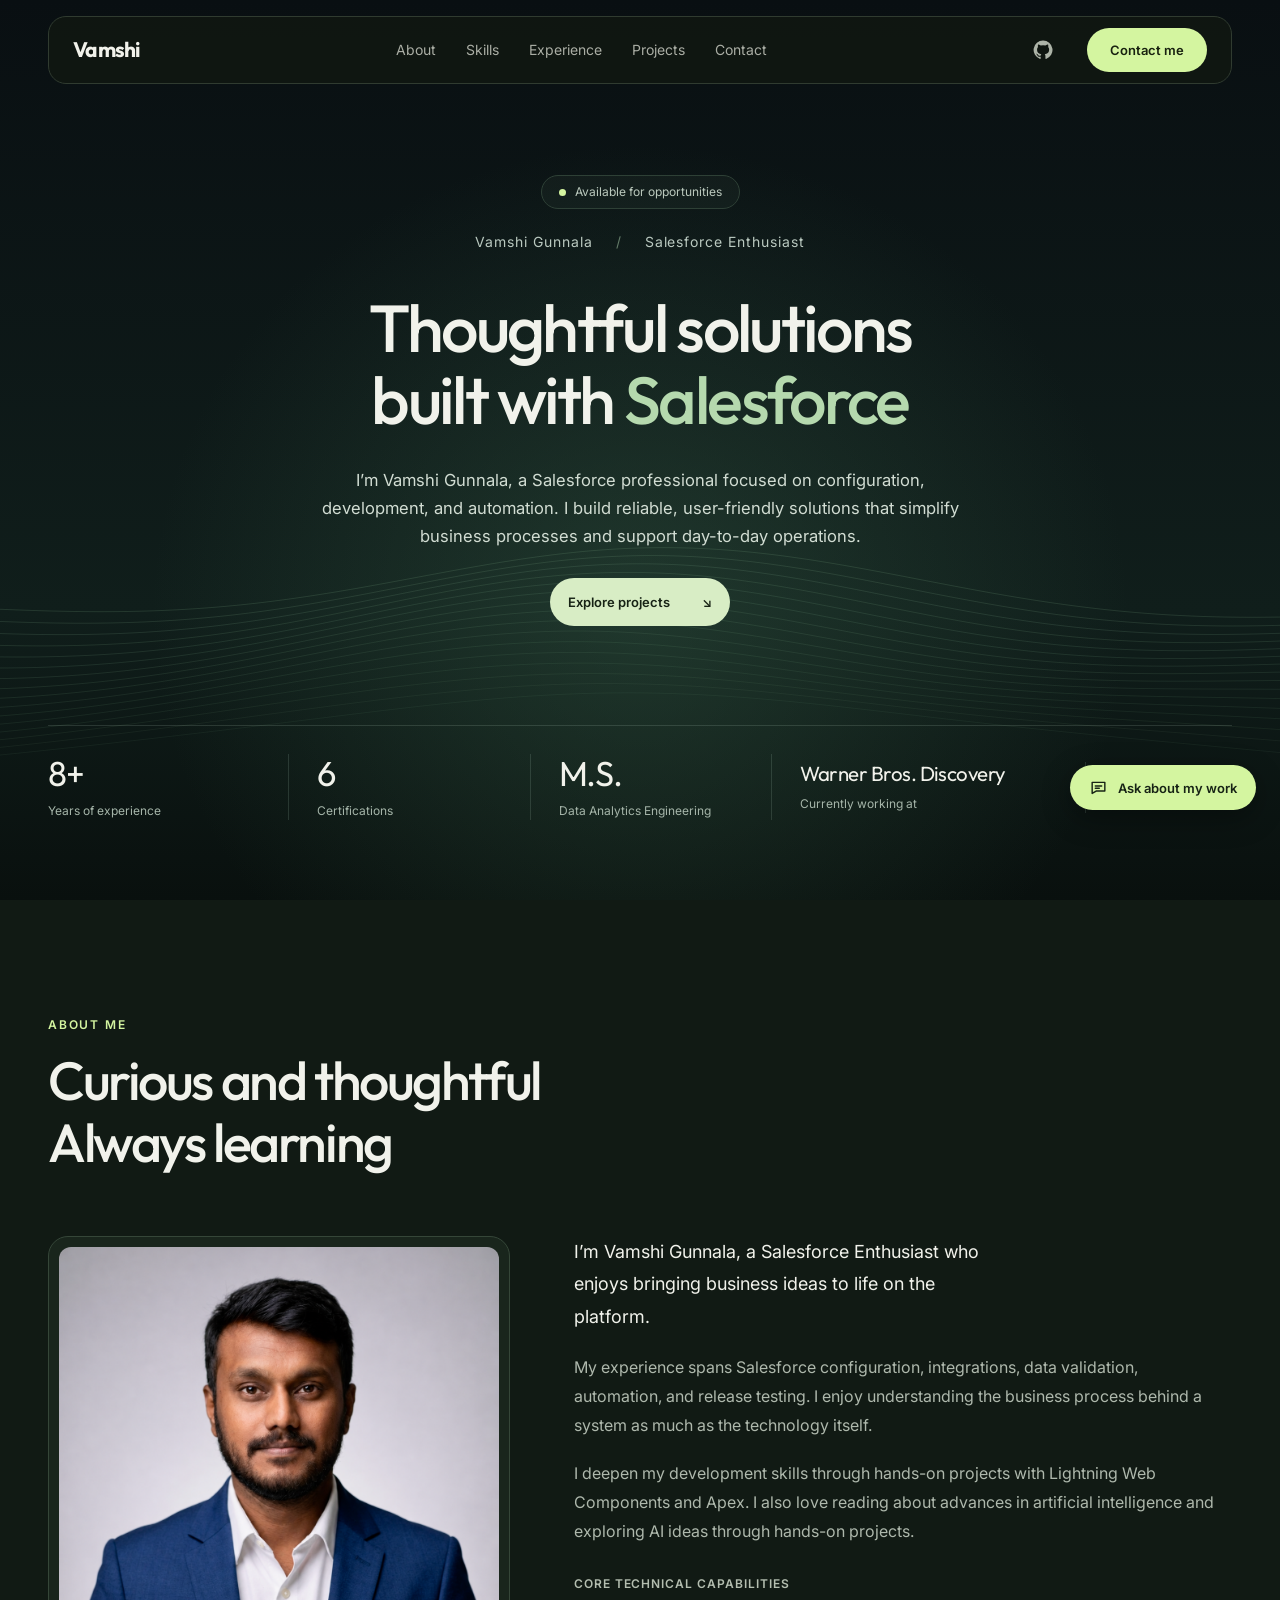
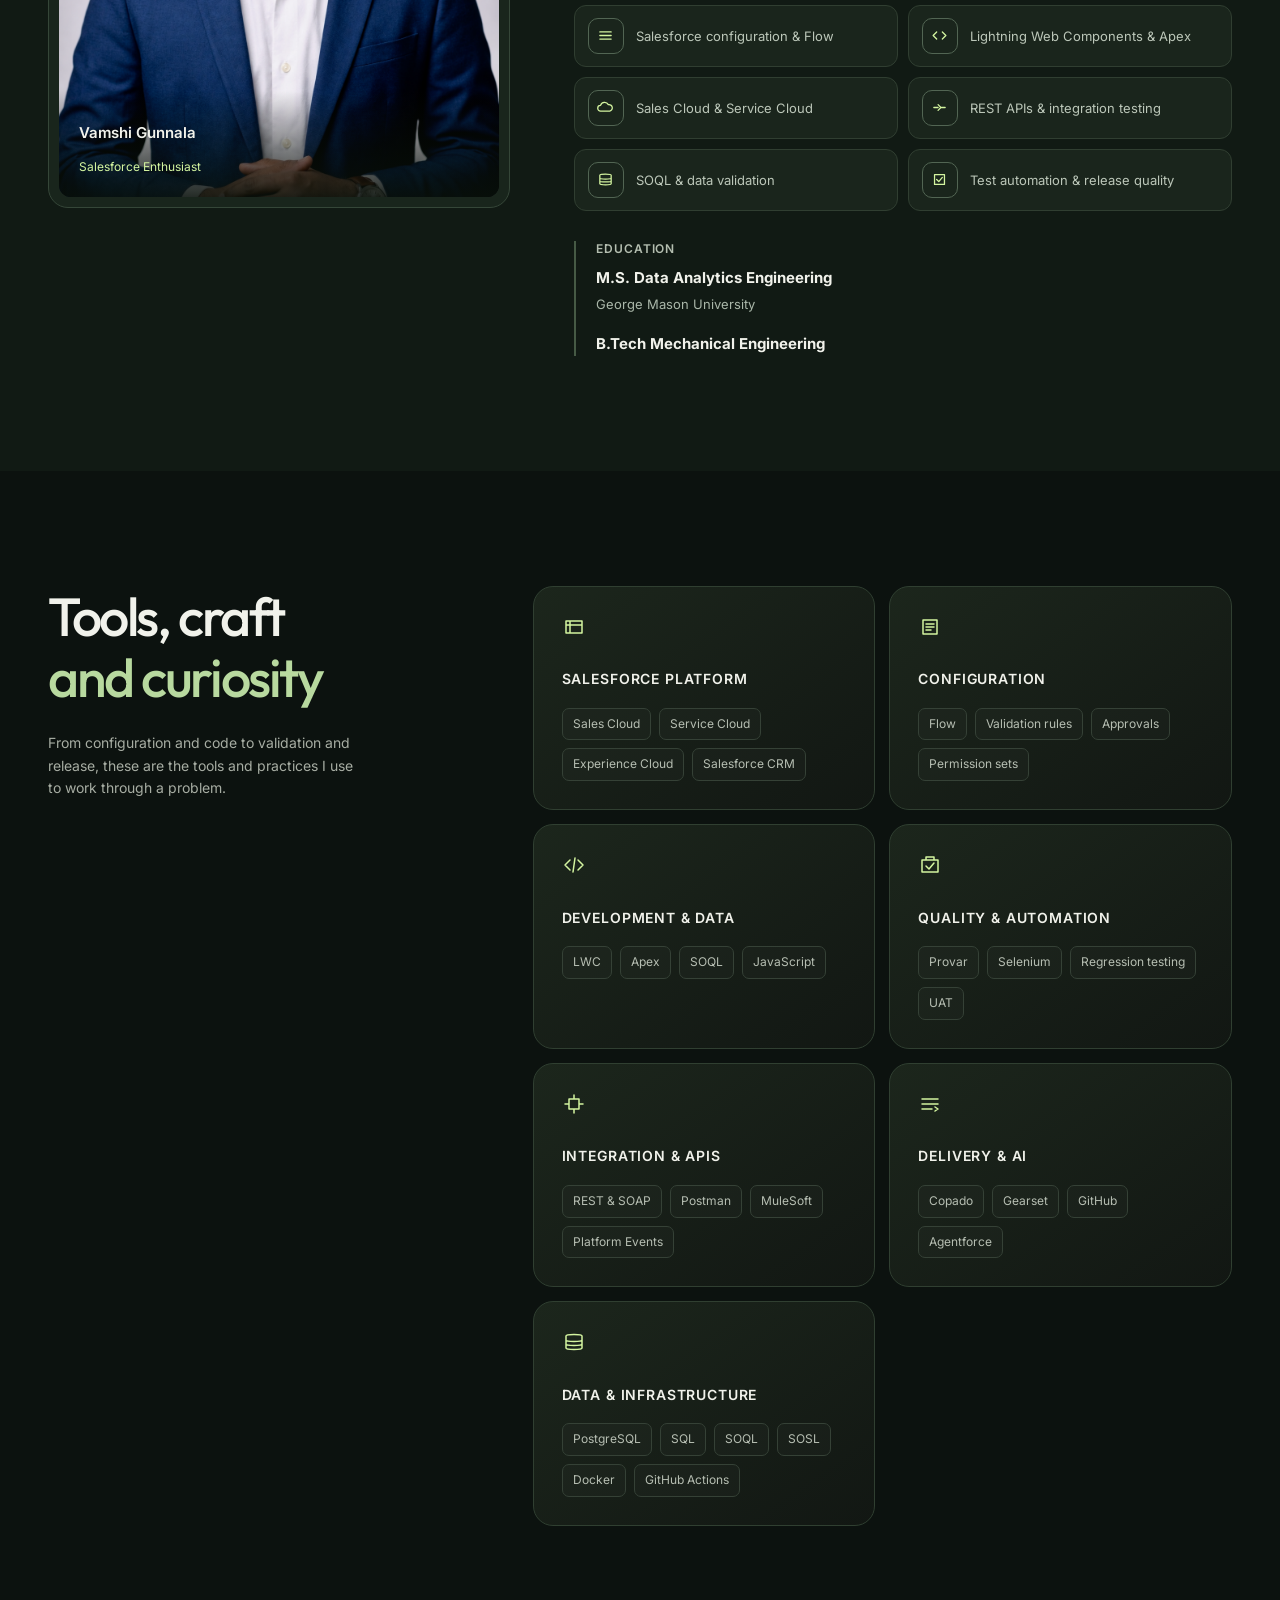
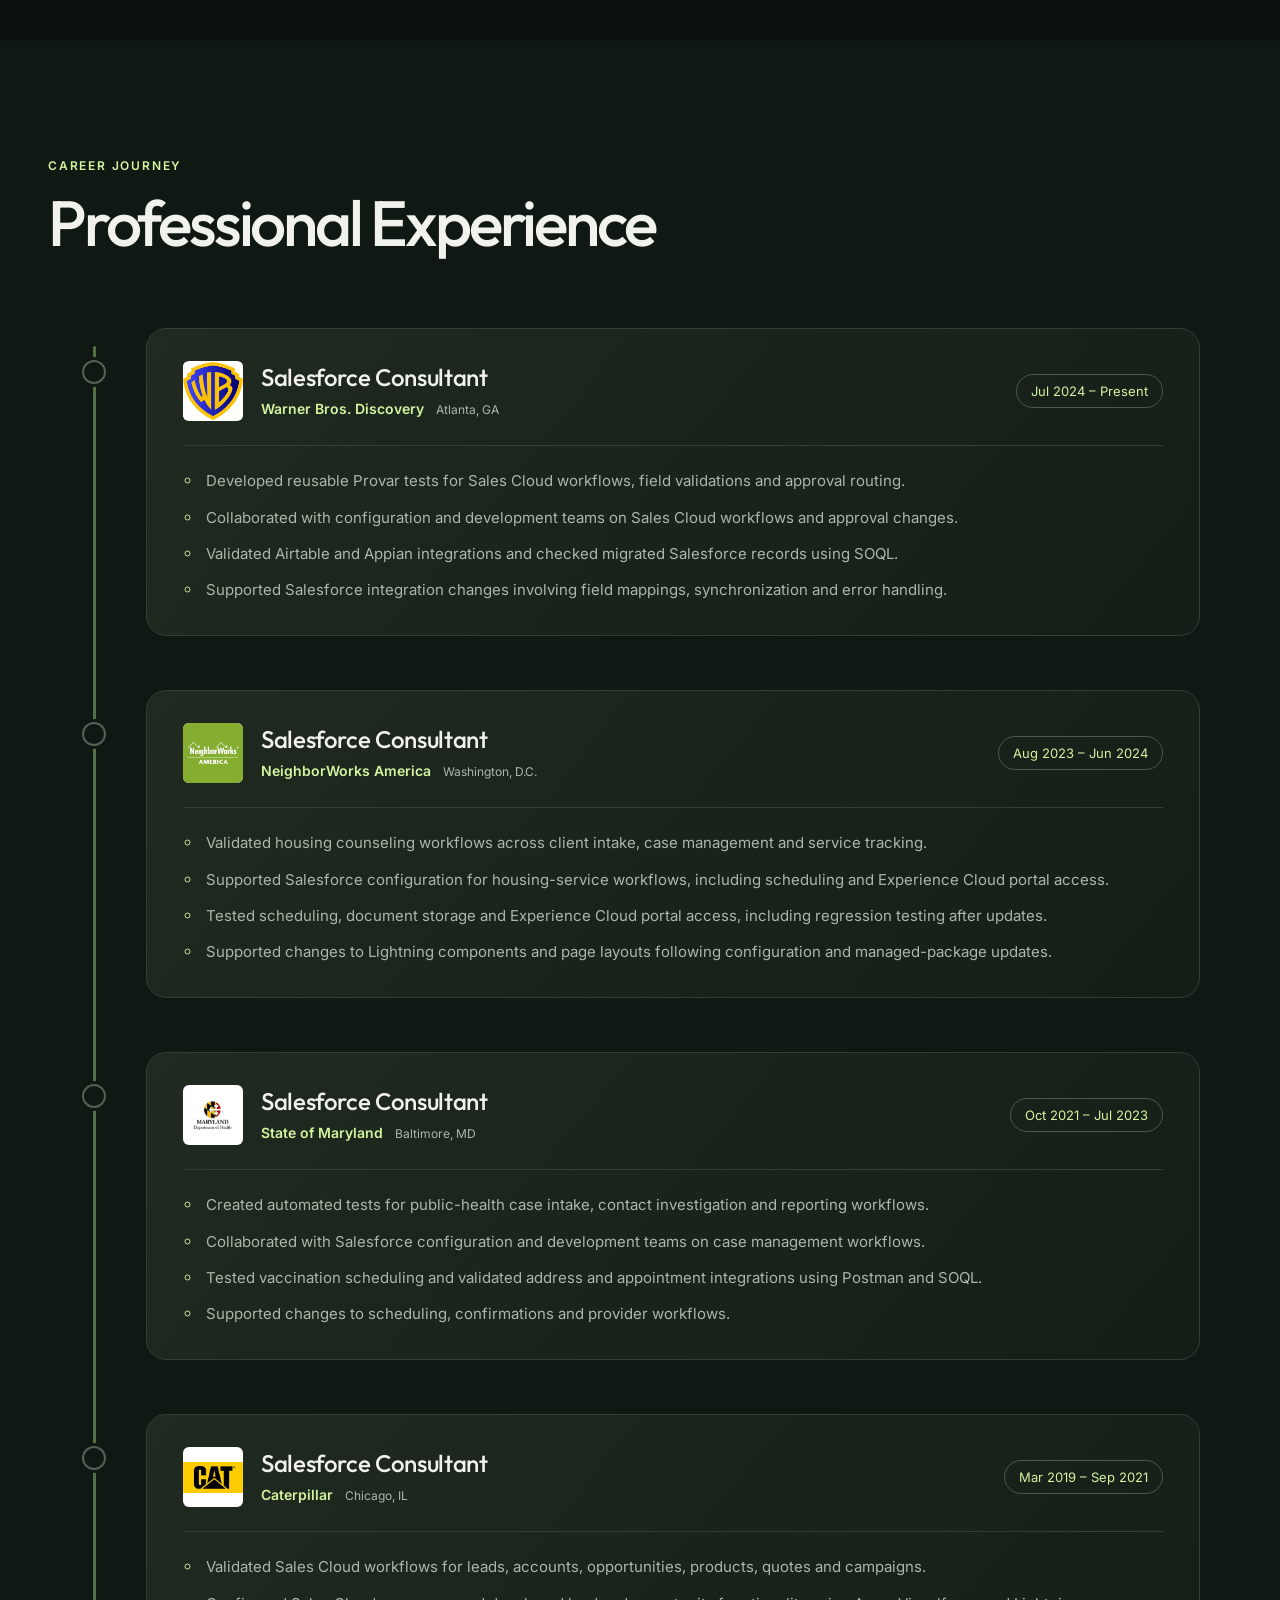
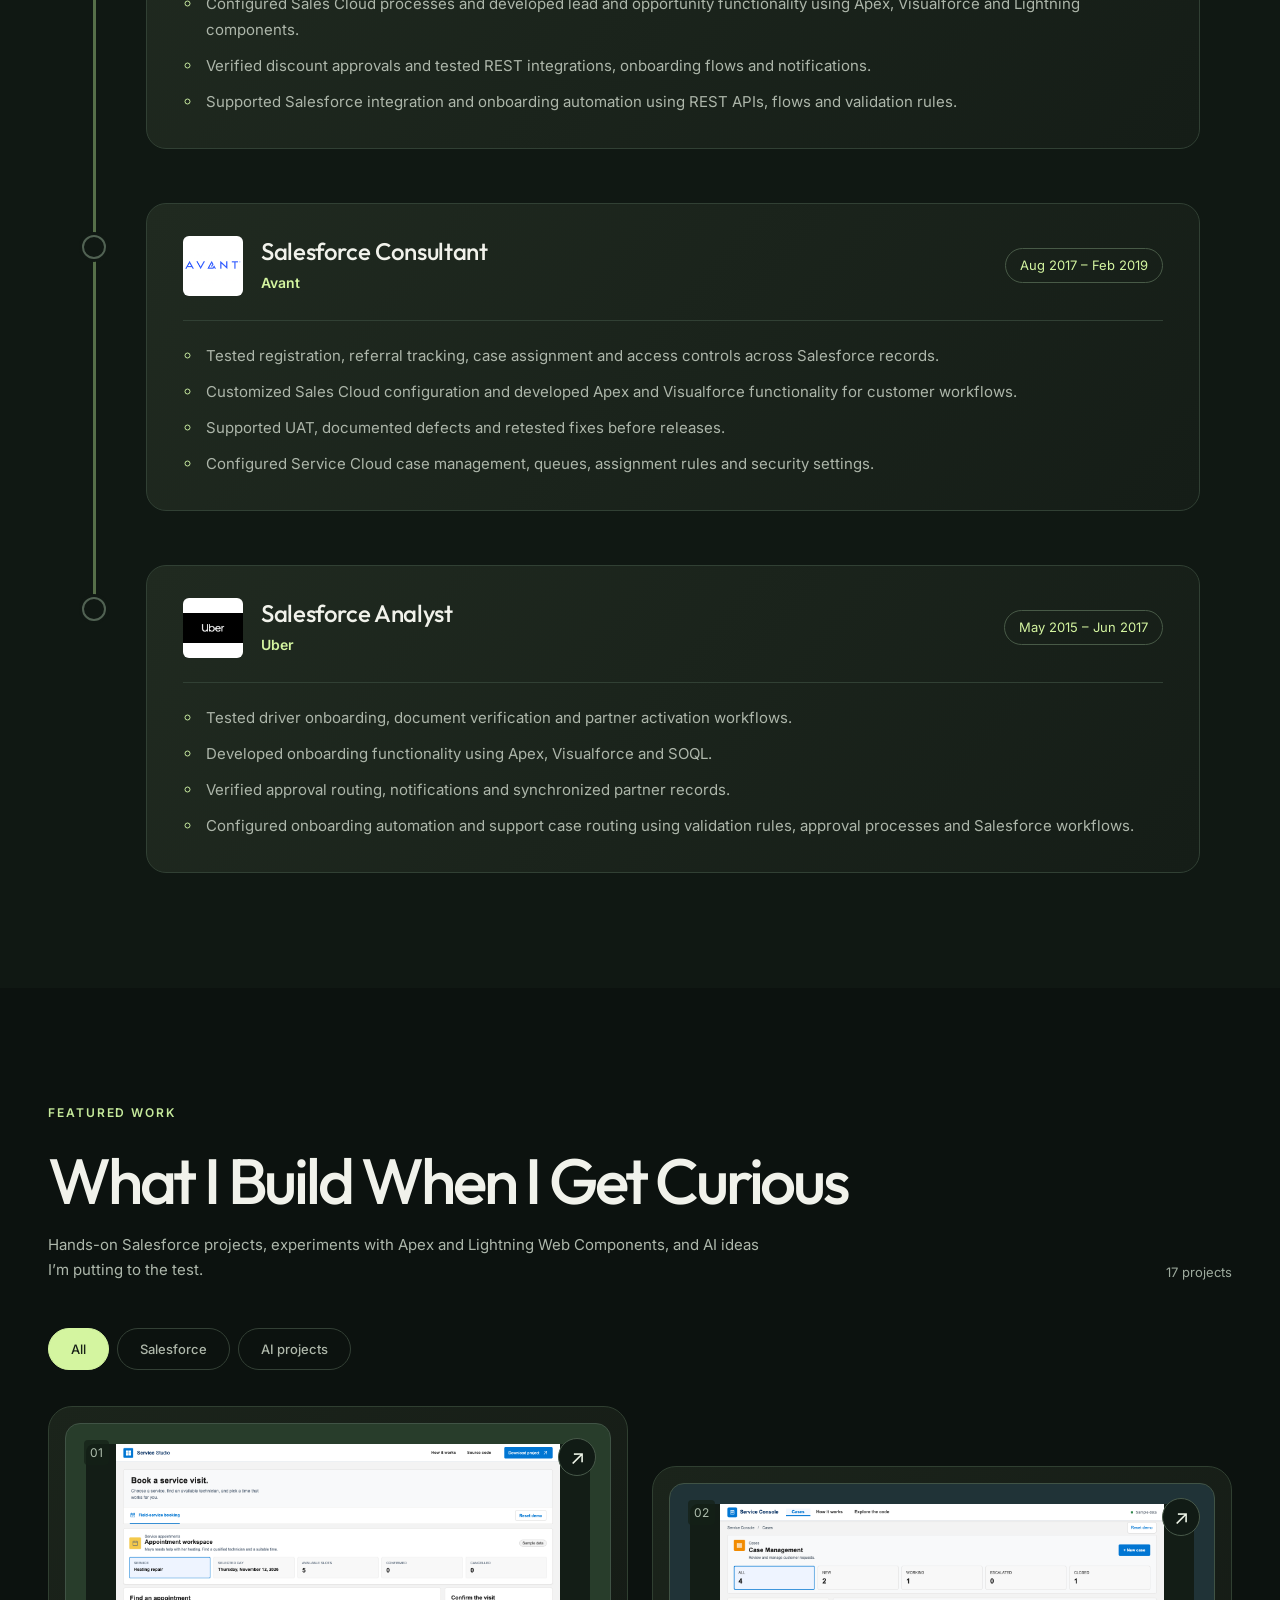
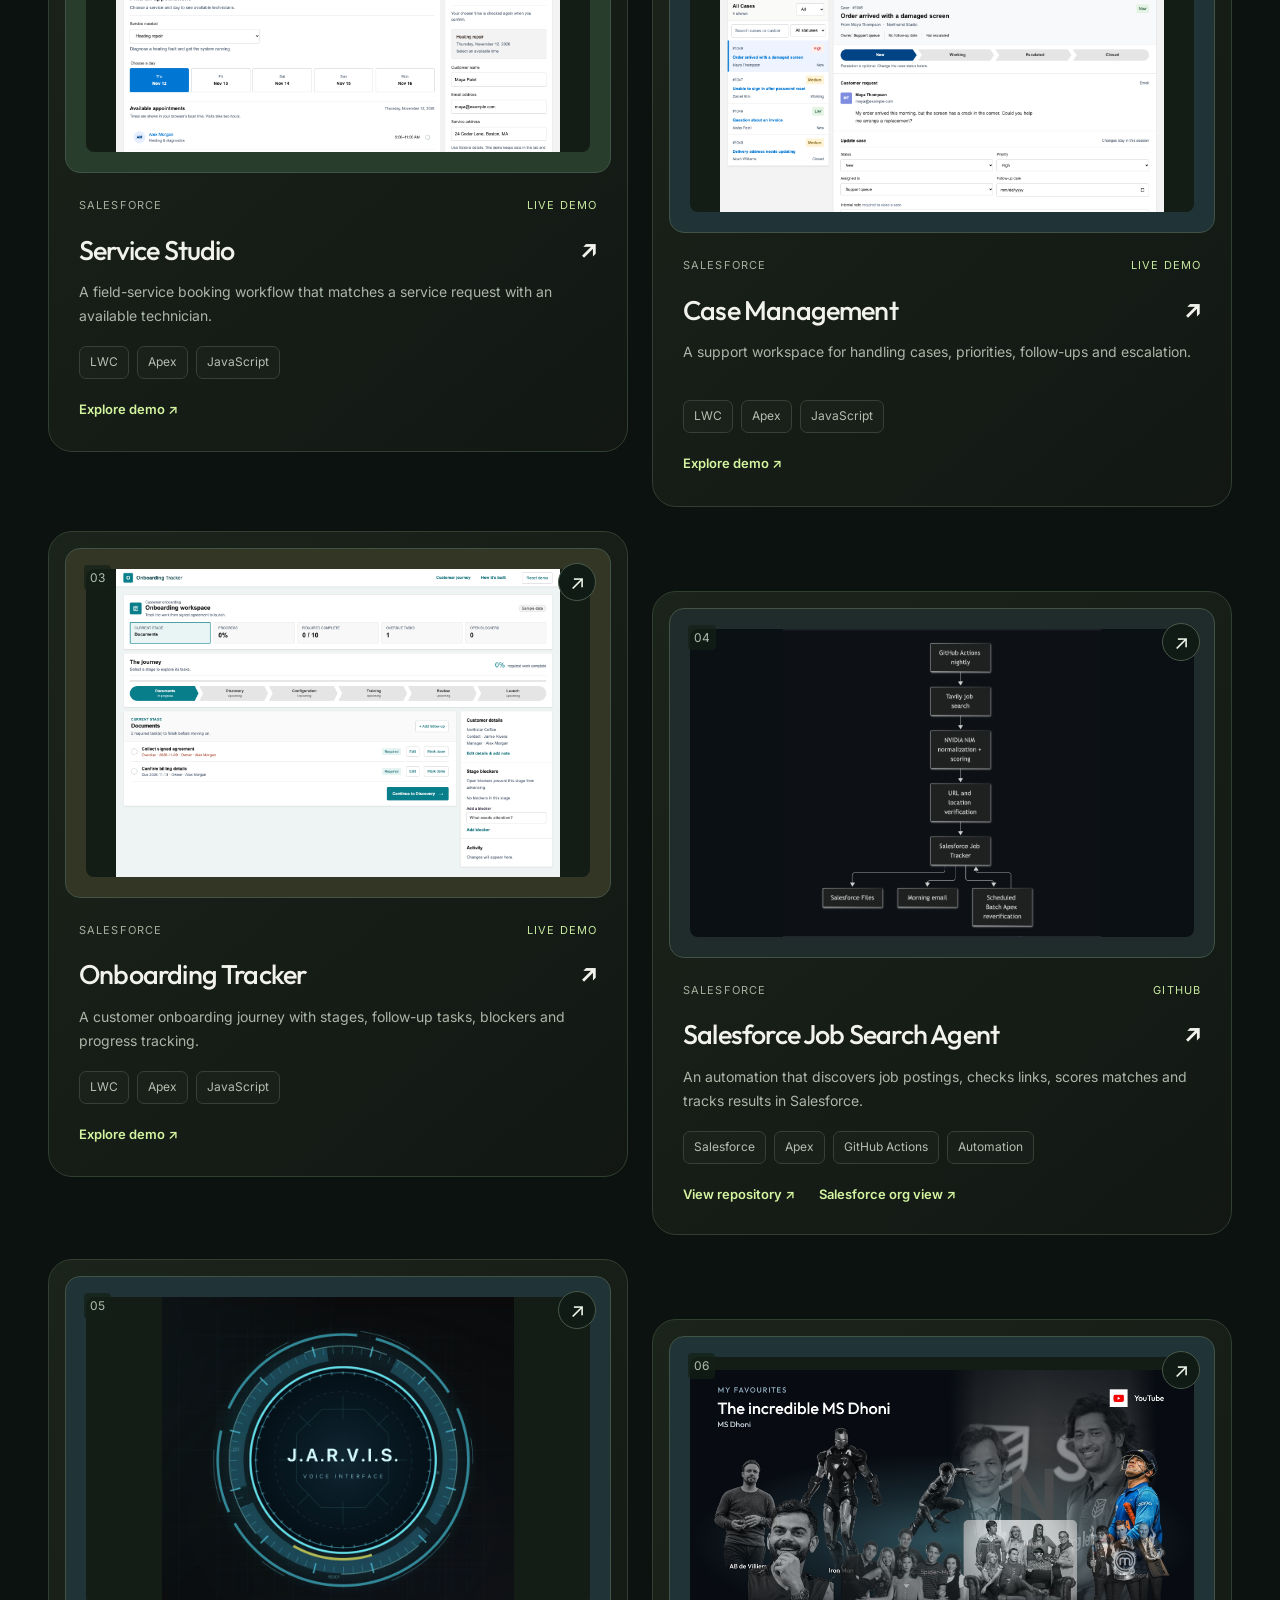
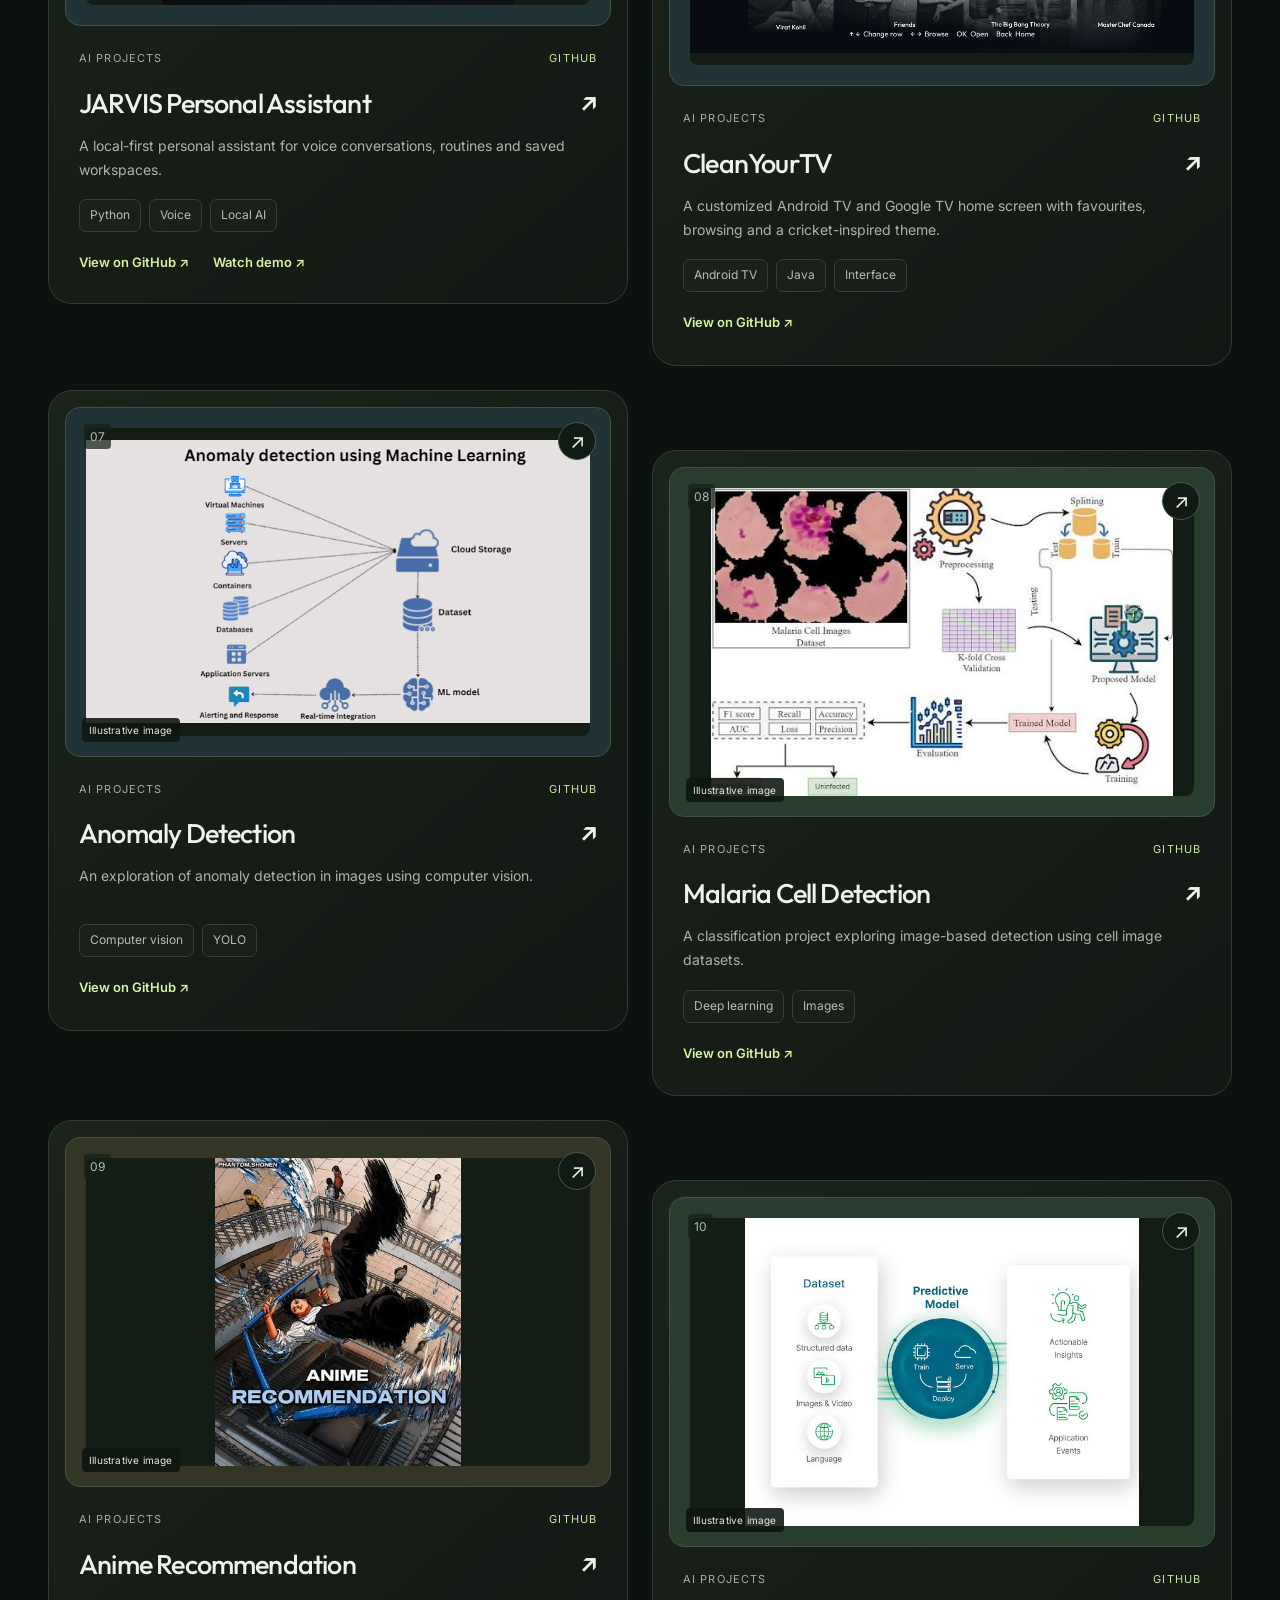
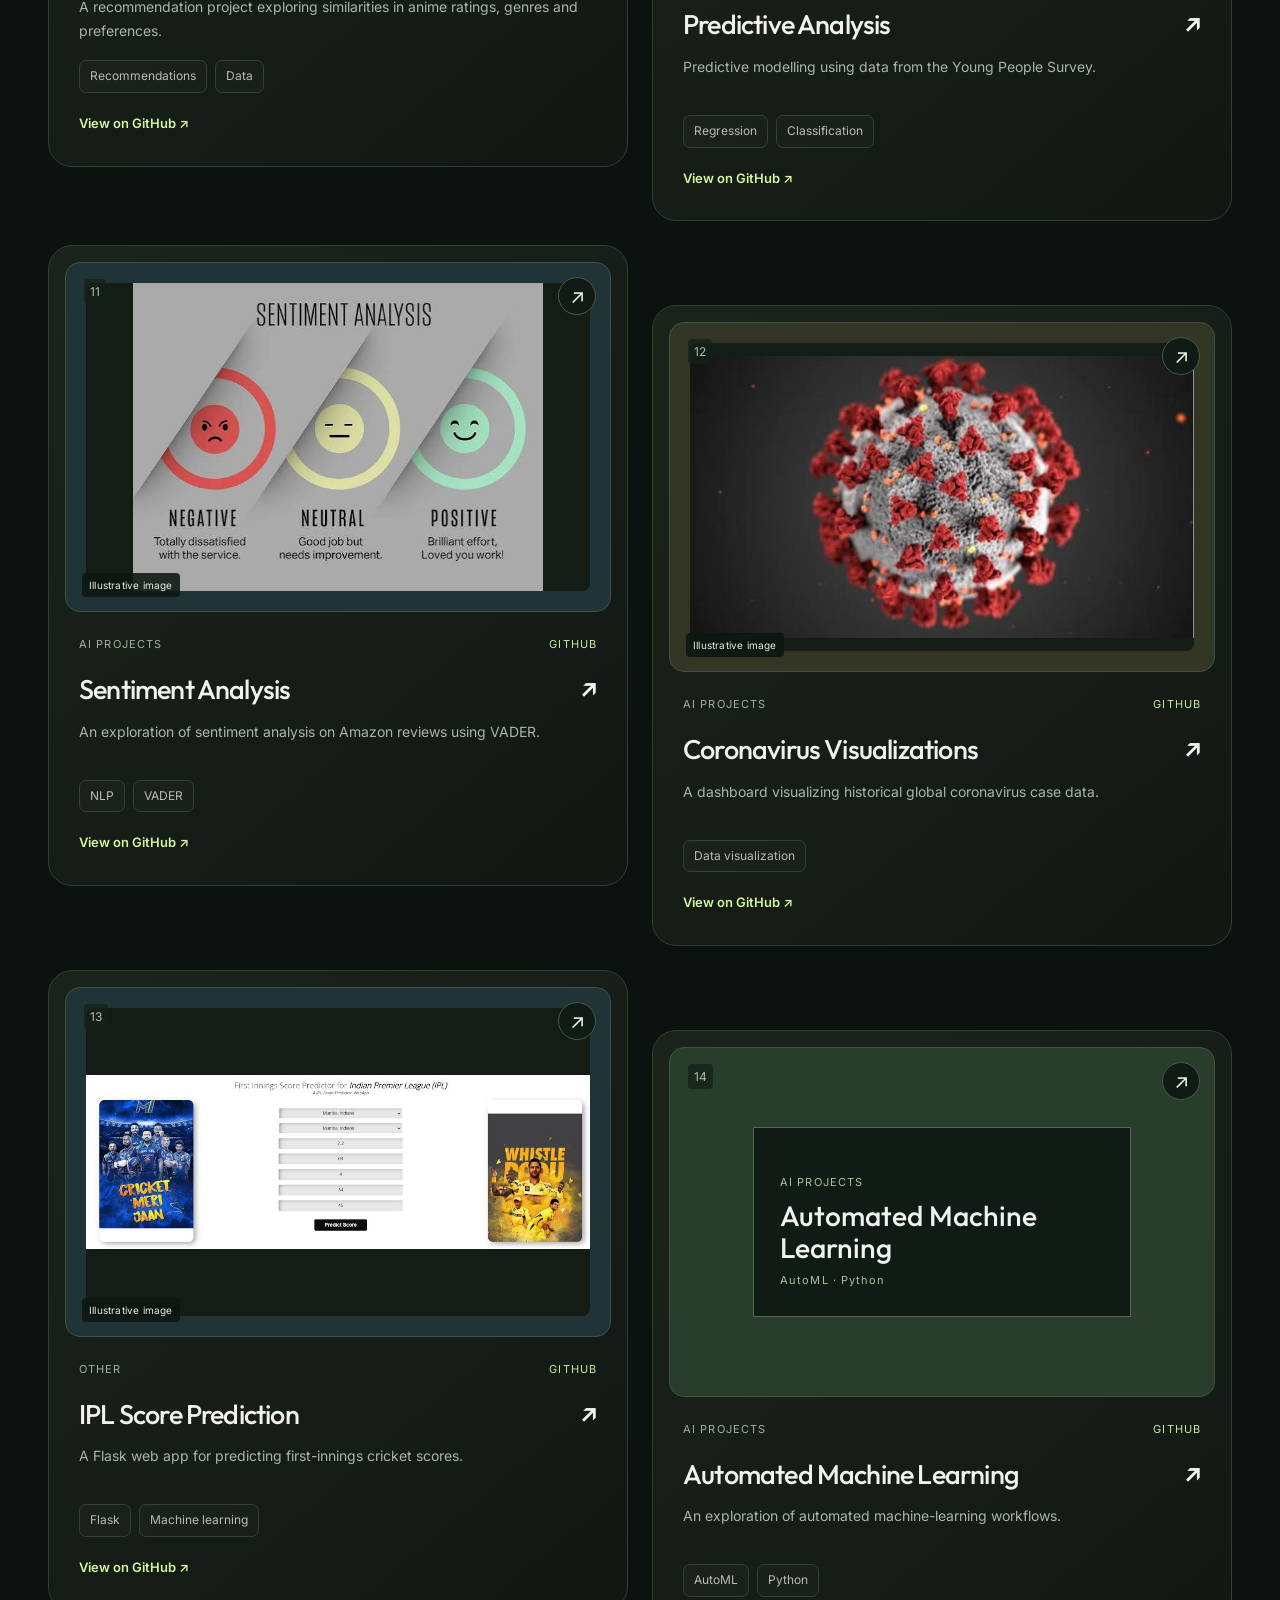
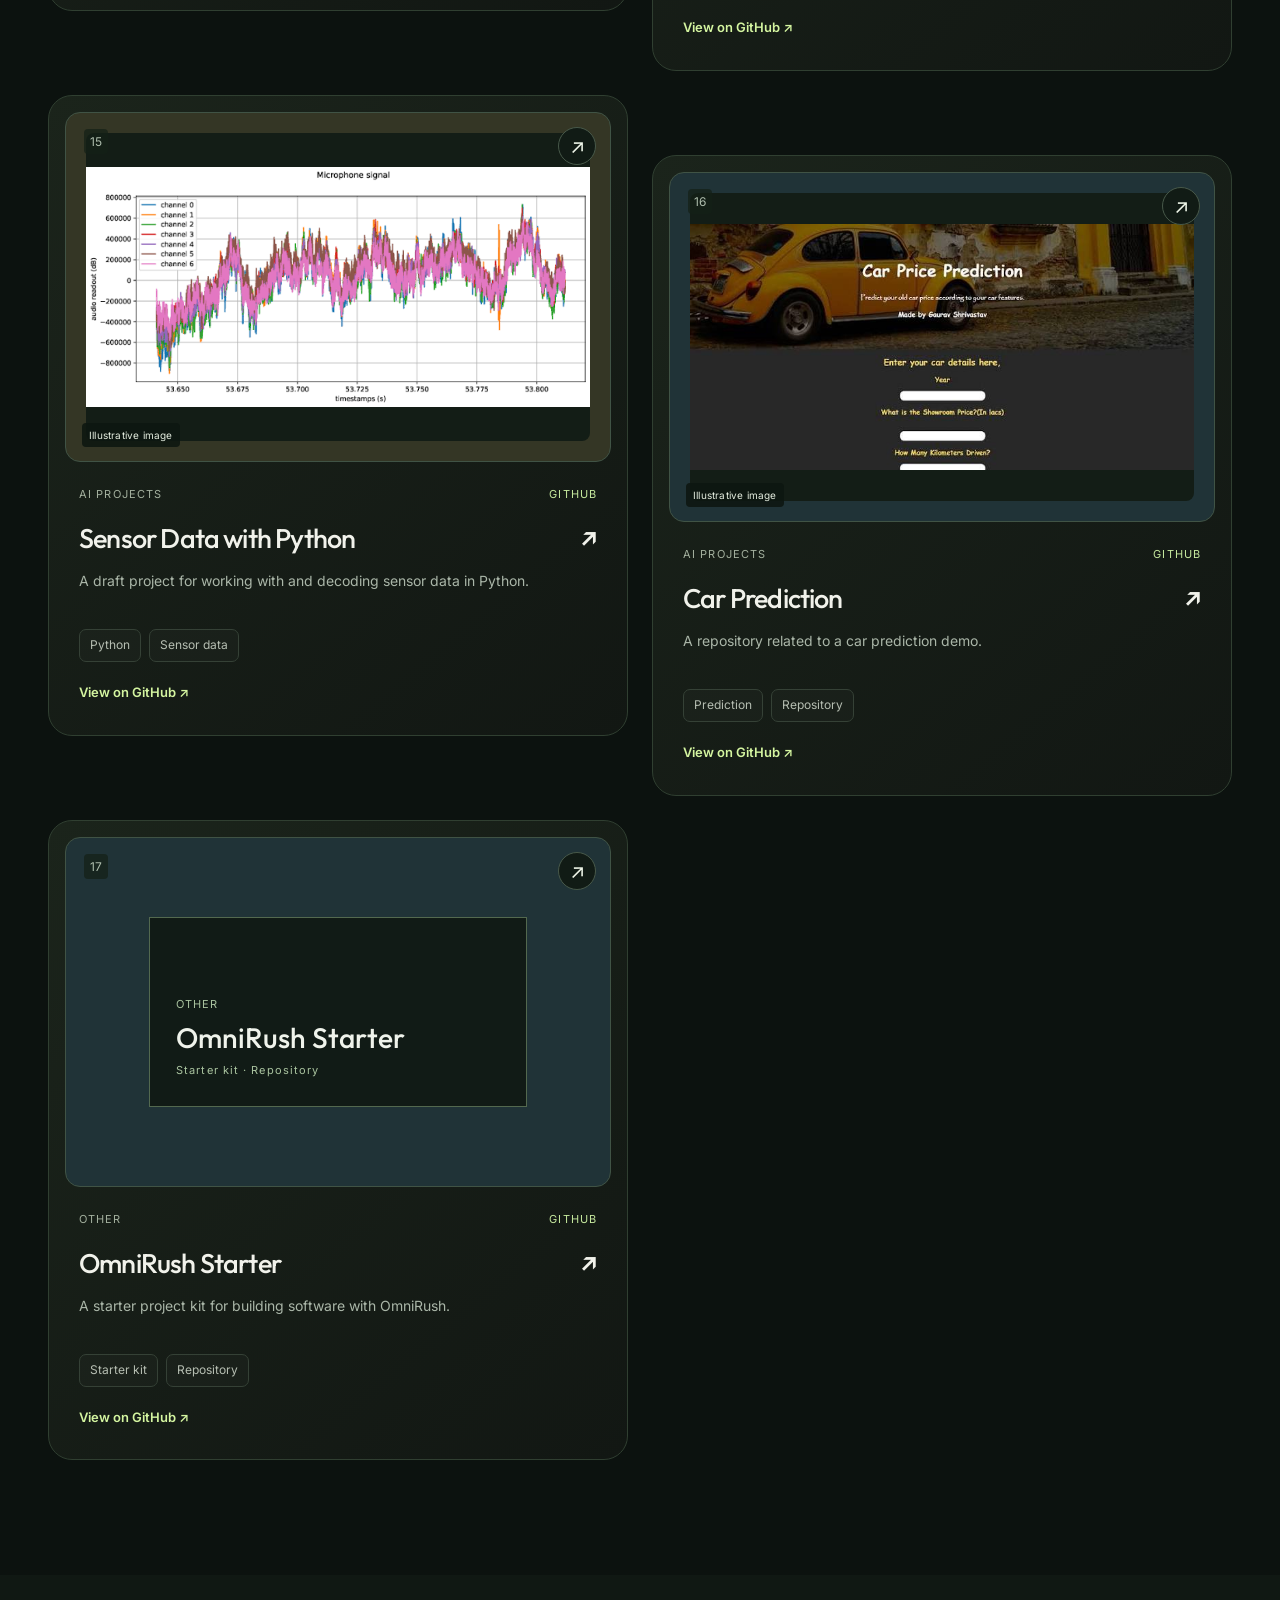
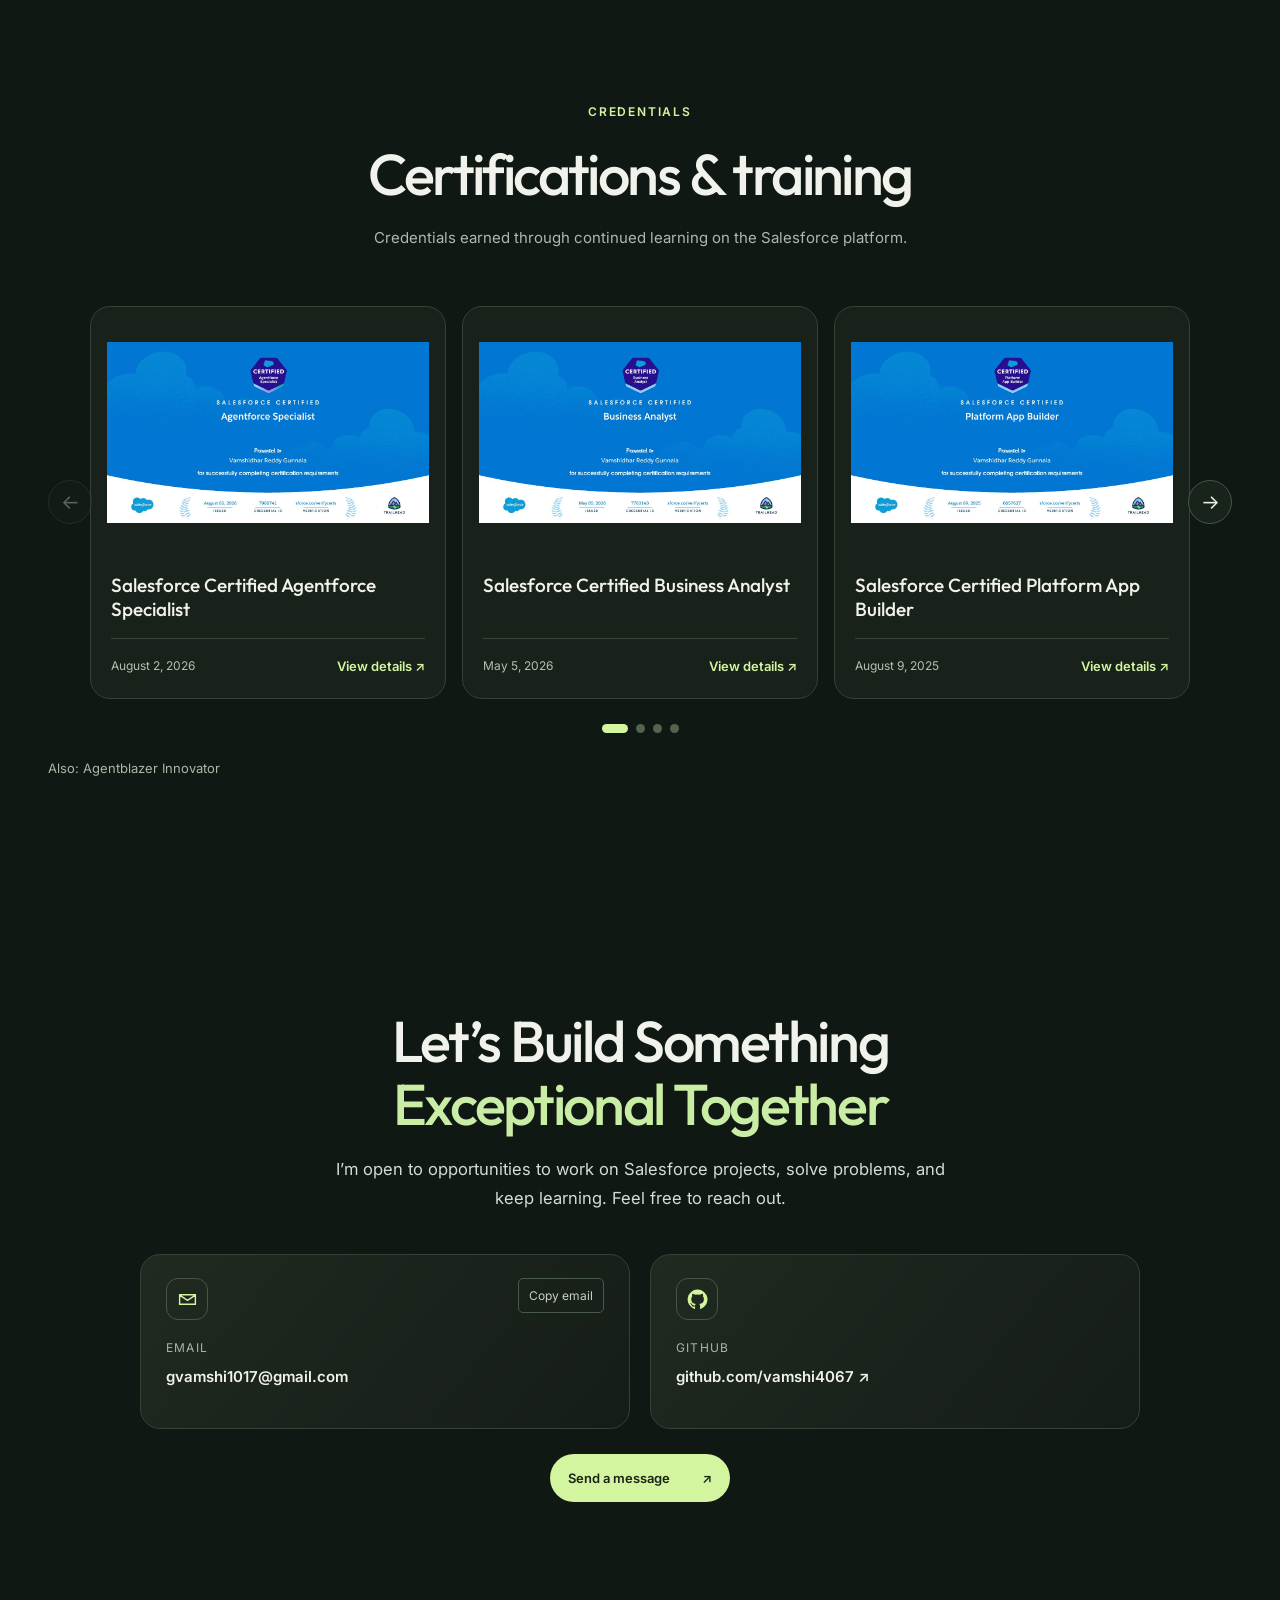
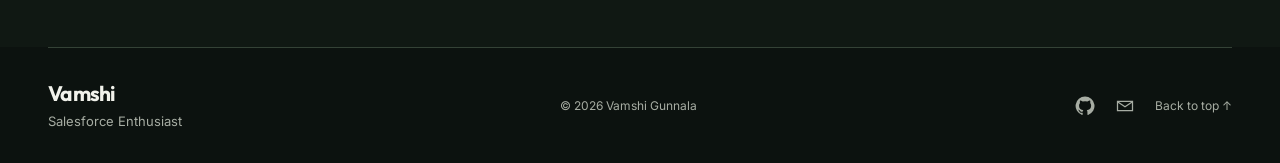
==== commit 33f950b0: "Add Salesforce job search org screenshots" ====
--- a/index.html
+++ b/index.html
@@ -4,7 +4,7 @@
   <meta charset="utf-8"><meta name="viewport" content="width=device-width,initial-scale=1">
   <meta name="description" content="Vamshi Gunnala's Salesforce portfolio: configuration, development, automation, and interactive Salesforce demos.">
   <meta name="theme-color" content="#111923"><title>Vamshi Gunnala | Salesforce Portfolio</title>
-  <link rel="preconnect" href="https://fonts.googleapis.com"><link rel="preconnect" href="https://fonts.gstatic.com" crossorigin><link href="https://fonts.googleapis.com/css2?family=Inter:wght@400;500;600;700&amp;family=Outfit:wght@400;500;600;700;800&amp;display=swap" rel="stylesheet"><link rel="preload" href="assets/studio.woff2" as="font" type="font/woff2" crossorigin><link rel="stylesheet" href="styles.css?v=52b502b805"><script defer src="main.js?v=2fd3dfd432"></script>
+  <link rel="preconnect" href="https://fonts.googleapis.com"><link rel="preconnect" href="https://fonts.gstatic.com" crossorigin><link href="https://fonts.googleapis.com/css2?family=Inter:wght@400;500;600;700&amp;family=Outfit:wght@400;500;600;700;800&amp;display=swap" rel="stylesheet"><link rel="preload" href="assets/studio.woff2" as="font" type="font/woff2" crossorigin><link rel="stylesheet" href="styles.css?v=b5f76632fc"><script defer src="main.js?v=5142a6bd73"></script>
 </head>
 <body>
 <a class="skip" href="#main">Skip to content</a>
@@ -14,8 +14,8 @@
 <section class="about section" id="about"><div class="wrap"><div class="section-head"><h2>Curious and thoughtful<br>Always learning</h2><p>ABOUT ME</p></div><div class="about-grid"><figure class="portrait"><img src="assets/vamshi-gunnala-clean.png" alt="Portrait of Vamshi Gunnala" width="896" height="1195" loading="lazy"><figcaption><strong>Vamshi Gunnala</strong><span>Salesforce Enthusiast</span></figcaption></figure><div class="about-main"><p class="lead">I’m Vamshi Gunnala, a Salesforce Enthusiast who enjoys bringing business ideas to life on the platform.</p><p>My experience spans Salesforce configuration, integrations, data validation, automation, and release testing. I enjoy understanding the business process behind a system as much as the technology itself.</p><p>I deepen my development skills through hands-on projects with Lightning Web Components and Apex. I also love reading about advances in artificial intelligence and exploring AI ideas through hands-on projects.</p><h3 class="about-label">Core technical capabilities</h3><div class="capabilities"><div class="capability"><span class="capability-icon"><svg viewBox="0 0 24 24" aria-hidden="true"><path d="M4 7h16M4 12h16M4 17h16"/></svg></span><span>Salesforce configuration &amp; Flow</span></div><div class="capability"><span class="capability-icon"><svg viewBox="0 0 24 24" aria-hidden="true"><path d="m8 7-5 5 5 5m8-10 5 5-5 5"/></svg></span><span>Lightning Web Components &amp; Apex</span></div><div class="capability"><span class="capability-icon"><svg viewBox="0 0 24 24" aria-hidden="true"><path d="M5 17a4 4 0 0 1 0-8 6 6 0 0 1 11-1 4.5 4.5 0 1 1 2 9Z"/></svg></span><span>Sales Cloud &amp; Service Cloud</span></div><div class="capability"><span class="capability-icon"><svg viewBox="0 0 24 24" aria-hidden="true"><path d="M4 12h6m4 0h6M10 8l4 4-4 4"/></svg></span><span>REST APIs &amp; integration testing</span></div><div class="capability"><span class="capability-icon"><svg viewBox="0 0 24 24" aria-hidden="true"><path d="M4 6c0-2 16-2 16 0v12c0 2-16 2-16 0ZM4 10c0 2 16 2 16 0M4 14c0 2 16 2 16 0"/></svg></span><span>SOQL &amp; data validation</span></div><div class="capability"><span class="capability-icon"><svg viewBox="0 0 24 24" aria-hidden="true"><path d="M5 5h14v14H5zm3 7 3 3 5-6"/></svg></span><span>Test automation &amp; release quality</span></div></div><div class="about-education"><h3 class="about-label">Education</h3><strong>M.S. Data Analytics Engineering</strong><span>George Mason University</span><strong class="btech-degree">B.Tech Mechanical Engineering</strong></div></div></div></div></section>
 <section class="expertise section" id="expertise"><div class="wrap skills-layout"><div class="skills-heading"><h2>Tools, craft<br><span>and curiosity</span></h2><p>From configuration and code to validation and release, these are the tools and practices I use to work through a problem.</p></div><div class="skills-grid"><article class="skill-card"><svg viewBox="0 0 24 24" aria-hidden="true"><path d="M4 6h16v12H4zM4 10h16M8 6v12"/></svg><h3>Salesforce platform</h3><div class="tags"><span>Sales Cloud</span><span>Service Cloud</span><span>Experience Cloud</span><span>Salesforce CRM</span></div></article><article class="skill-card"><svg viewBox="0 0 24 24" aria-hidden="true"><path d="M5 5h14v14H5zM8 9h8M8 12h8M8 15h5"/></svg><h3>Configuration</h3><div class="tags"><span>Flow</span><span>Validation rules</span><span>Approvals</span><span>Permission sets</span></div></article><article class="skill-card"><svg viewBox="0 0 24 24" aria-hidden="true"><path d="m8 7-5 5 5 5m8-10 5 5-5 5m-3-12-2 14"/></svg><h3>Development & data</h3><div class="tags"><span>LWC</span><span>Apex</span><span>SOQL</span><span>JavaScript</span></div></article><article class="skill-card"><svg viewBox="0 0 24 24" aria-hidden="true"><path d="M4 7h16v12H4zM8 7V4h8v3M8 13l3 3 5-6"/></svg><h3>Quality & automation</h3><div class="tags"><span>Provar</span><span>Selenium</span><span>Regression testing</span><span>UAT</span></div></article><article class="skill-card"><svg viewBox="0 0 24 24" aria-hidden="true"><path d="M7 7h10v10H7zM3 12h4m10 0h4M12 3v4m0 10v4"/></svg><h3>Integration & APIs</h3><div class="tags"><span>REST & SOAP</span><span>Postman</span><span>MuleSoft</span><span>Platform Events</span></div></article><article class="skill-card"><svg viewBox="0 0 24 24" aria-hidden="true"><path d="M4 7h16M4 12h16M4 17h10M17 15l3 2-3 2"/></svg><h3>Delivery & AI</h3><div class="tags"><span>Copado</span><span>Gearset</span><span>GitHub</span><span>Agentforce</span></div></article><article class="skill-card"><svg viewBox="0 0 24 24" aria-hidden="true"><path d="M4 6c0-2 16-2 16 0v12c0 2-16 2-16 0ZM4 10c0 2 16 2 16 0M4 14c0 2 16 2 16 0"/></svg><h3>Data &amp; Infrastructure</h3><div class="tags"><span>PostgreSQL</span><span>SQL</span><span>SOQL</span><span>SOSL</span><span>Docker</span><span>GitHub Actions</span></div></article></div></div></section>
 <section class="experience section" id="work"><div class="wrap"><div class="section-head"><h2>Professional Experience</h2><p>CAREER JOURNEY</p></div><ol class="timeline-list"><li class="timeline-item"><article class="career-card"><div class="career-top"><div class="career-identity"><span class="company-logo"><img src="assets/companies/warner-bros.jpeg" alt="" loading="lazy"></span><div><h3>Salesforce Consultant</h3><p class="company-name">Warner Bros. Discovery<span class="career-location">Atlanta, GA</span></p></div></div><span class="career-date">Jul 2024 – Present</span></div><ul class="career-highlights"><li>Developed reusable Provar tests for Sales Cloud workflows, field validations and approval routing.</li><li>Collaborated with configuration and development teams on Sales Cloud workflows and approval changes.</li><li>Validated Airtable and Appian integrations and checked migrated Salesforce records using SOQL.</li><li>Supported Salesforce integration changes involving field mappings, synchronization and error handling.</li></ul></article></li><li class="timeline-item"><article class="career-card"><div class="career-top"><div class="career-identity"><span class="company-logo"><img src="assets/companies/neighborworks.jpeg" alt="" loading="lazy"></span><div><h3>Salesforce Consultant</h3><p class="company-name">NeighborWorks America<span class="career-location">Washington, D.C.</span></p></div></div><span class="career-date">Aug 2023 – Jun 2024</span></div><ul class="career-highlights"><li>Validated housing counseling workflows across client intake, case management and service tracking.</li><li>Supported Salesforce configuration for housing-service workflows, including scheduling and Experience Cloud portal access.</li><li>Tested scheduling, document storage and Experience Cloud portal access, including regression testing after updates.</li><li>Supported changes to Lightning components and page layouts following configuration and managed-package updates.</li></ul></article></li><li class="timeline-item"><article class="career-card"><div class="career-top"><div class="career-identity"><span class="company-logo"><img src="assets/companies/maryland.jpeg" alt="" loading="lazy"></span><div><h3>Salesforce Consultant</h3><p class="company-name">State of Maryland<span class="career-location">Baltimore, MD</span></p></div></div><span class="career-date">Oct 2021 – Jul 2023</span></div><ul class="career-highlights"><li>Created automated tests for public-health case intake, contact investigation and reporting workflows.</li><li>Collaborated with Salesforce configuration and development teams on case management workflows.</li><li>Tested vaccination scheduling and validated address and appointment integrations using Postman and SOQL.</li><li>Supported changes to scheduling, confirmations and provider workflows.</li></ul></article></li><li class="timeline-item"><article class="career-card"><div class="career-top"><div class="career-identity"><span class="company-logo"><img src="assets/companies/caterpillar.jpeg" alt="" loading="lazy"></span><div><h3>Salesforce Consultant</h3><p class="company-name">Caterpillar<span class="career-location">Chicago, IL</span></p></div></div><span class="career-date">Mar 2019 – Sep 2021</span></div><ul class="career-highlights"><li>Validated Sales Cloud workflows for leads, accounts, opportunities, products, quotes and campaigns.</li><li>Configured Sales Cloud processes and developed lead and opportunity functionality using Apex, Visualforce and Lightning components.</li><li>Verified discount approvals and tested REST integrations, onboarding flows and notifications.</li><li>Supported Salesforce integration and onboarding automation using REST APIs, flows and validation rules.</li></ul></article></li><li class="timeline-item"><article class="career-card"><div class="career-top"><div class="career-identity"><span class="company-logo"><img src="assets/companies/avant.png" alt="" loading="lazy"></span><div><h3>Salesforce Consultant</h3><p class="company-name">Avant</p></div></div><span class="career-date">Aug 2017 – Feb 2019</span></div><ul class="career-highlights"><li>Tested registration, referral tracking, case assignment and access controls across Salesforce records.</li><li>Customized Sales Cloud configuration and developed Apex and Visualforce functionality for customer workflows.</li><li>Supported UAT, documented defects and retested fixes before releases.</li><li>Configured Service Cloud case management, queues, assignment rules and security settings.</li></ul></article></li><li class="timeline-item"><article class="career-card"><div class="career-top"><div class="career-identity"><span class="company-logo"><img src="assets/companies/uber.png" alt="" loading="lazy"></span><div><h3>Salesforce Analyst</h3><p class="company-name">Uber</p></div></div><span class="career-date">May 2015 – Jun 2017</span></div><ul class="career-highlights"><li>Tested driver onboarding, document verification and partner activation workflows.</li><li>Developed onboarding functionality using Apex, Visualforce and SOQL.</li><li>Verified approval routing, notifications and synchronized partner records.</li><li>Configured onboarding automation and support case routing using validation rules, approval processes and Salesforce workflows.</li></ul></article></li></ol></div></section>
-<section class="projects section" id="projects"><div class="wrap"><div class="project-title"><div><p class="project-eyebrow">FEATURED WORK</p><h2>What I Build When I Get Curious</h2><p class="project-description">Hands-on Salesforce projects, experiments with Apex and Lightning Web Components, and AI ideas I’m putting to the test.</p></div><span class="project-count" aria-live="polite">17 projects</span></div><div class="project-filters" role="group" aria-label="Filter projects"><button type="button" data-filter="All" aria-pressed="true">All</button><button type="button" data-filter="Salesforce" aria-pressed="false">Salesforce</button><button type="button" data-filter="AI projects" aria-pressed="false">AI projects</button></div><div class="work-grid"><article class="work-card" data-category="Salesforce"><div class="work-visual work-service"><span class="work-index">01</span><img class="work-screenshot" src="assets/projects/service-studio-latest.png" alt="Service Studio field-service booking demo" loading="lazy"><span class="work-arrow" aria-hidden="true">↗</span></div><div class="work-card-copy"><div class="work-meta"><span>SALESFORCE</span><span>LIVE DEMO</span></div><h3><a href="demo/">Service Studio <span aria-hidden="true">↗</span></a></h3><p>A field-service booking workflow that matches a service request with an available technician.</p><div class="tags"><span>LWC</span><span>Apex</span><span>JavaScript</span></div><a class="work-link" href="demo/" target="_blank" rel="noopener noreferrer">Explore demo ↗</a></div></article><article class="work-card" data-category="Salesforce"><div class="work-visual work-cases"><span class="work-index">02</span><img class="work-screenshot" src="assets/projects/case-management-latest.png" alt="Case-management workspace" loading="lazy"><span class="work-arrow" aria-hidden="true">↗</span></div><div class="work-card-copy"><div class="work-meta"><span>SALESFORCE</span><span>LIVE DEMO</span></div><h3><a href="projects/case-management/">Case Management <span aria-hidden="true">↗</span></a></h3><p>A support workspace for handling cases, priorities, follow-ups and escalation.</p><div class="tags"><span>LWC</span><span>Apex</span><span>JavaScript</span></div><a class="work-link" href="projects/case-management/" target="_blank" rel="noopener noreferrer">Explore demo ↗</a></div></article><article class="work-card" data-category="Salesforce"><div class="work-visual work-onboarding"><span class="work-index">03</span><img class="work-screenshot" src="assets/projects/onboarding-latest.png" alt="Customer onboarding tracker" loading="lazy"><span class="work-arrow" aria-hidden="true">↗</span></div><div class="work-card-copy"><div class="work-meta"><span>SALESFORCE</span><span>LIVE DEMO</span></div><h3><a href="projects/onboarding/">Onboarding Tracker <span aria-hidden="true">↗</span></a></h3><p>A customer onboarding journey with stages, follow-up tasks, blockers and progress tracking.</p><div class="tags"><span>LWC</span><span>Apex</span><span>JavaScript</span></div><a class="work-link" href="projects/onboarding/" target="_blank" rel="noopener noreferrer">Explore demo ↗</a></div></article><article class="work-card" data-category="Salesforce"><div class="work-visual work-job"><span class="work-index">04</span><img class="work-screenshot work-diagram" src="assets/projects/job-search.png" alt="Architecture diagram for the Salesforce job search agent" loading="lazy"><span class="work-arrow" aria-hidden="true">↗</span></div><div class="work-card-copy"><div class="work-meta"><span>SALESFORCE</span><span>GITHUB</span></div><h3><a href="https://github.com/vamshi4067/salesforce-job-search-agent" target="_blank" rel="noopener noreferrer">Salesforce Job Search Agent <span aria-hidden="true">↗</span></a></h3><p>An automation that discovers job postings, checks links, scores matches and tracks results in Salesforce.</p><div class="tags"><span>Salesforce</span><span>Apex</span><span>GitHub Actions</span><span>Automation</span></div><a class="work-link" href="https://github.com/vamshi4067/salesforce-job-search-agent" target="_blank" rel="noopener noreferrer">View repository ↗</a></div></article><article class="work-card" data-category="AI projects"><div class="work-visual work-vision"><span class="work-index">19</span><img class="work-screenshot" src="assets/projects/jarvis.png" alt="JARVIS voice interface" loading="lazy"><span class="work-arrow" aria-hidden="true">↗</span></div><div class="work-card-copy"><div class="work-meta"><span>AI PROJECTS</span><span>GITHUB</span></div><h3><a href="https://github.com/vamshi4067/jarvis-personal-assistant" target="_blank" rel="noopener noreferrer">JARVIS Personal Assistant <span aria-hidden="true">↗</span></a></h3><p>A local-first personal assistant for voice conversations, routines and saved workspaces.</p><div class="tags"><span>Python</span><span>Voice</span><span>Local AI</span></div><div class="project-card-actions"><a class="work-link" href="https://github.com/vamshi4067/jarvis-personal-assistant" target="_blank" rel="noopener noreferrer">View on GitHub ↗</a><a class="work-link" href="projects/jarvis-demo/" target="_blank" rel="noopener noreferrer">Watch demo ↗</a></div></div></article><article class="work-card" data-category="AI projects"><div class="work-visual work-vision"><span class="work-index">18</span><img class="work-screenshot" src="assets/projects/cleanyourtv.jpg" alt="CleanYourTV home screen" loading="lazy"><span class="work-arrow" aria-hidden="true">↗</span></div><div class="work-card-copy"><div class="work-meta"><span>AI PROJECTS</span><span>GITHUB</span></div><h3><a href="https://github.com/vamshi4067/CleanYourTV" target="_blank" rel="noopener noreferrer">CleanYourTV <span aria-hidden="true">↗</span></a></h3><p>A customized Android TV and Google TV home screen with favourites, browsing and a cricket-inspired theme.</p><div class="tags"><span>Android TV</span><span>Java</span><span>Interface</span></div><a class="work-link" href="https://github.com/vamshi4067/CleanYourTV" target="_blank" rel="noopener noreferrer">View on GitHub ↗</a></div></article><article class="work-card" data-category="AI projects"><div class="work-visual work-vision"><span class="work-index">04</span><img class="work-screenshot" src="assets/projects/anomaly.png" alt="Illustration for Anomaly Detection" loading="lazy"><span class="image-caption">Illustrative image</span><span class="work-arrow" aria-hidden="true">↗</span></div><div class="work-card-copy"><div class="work-meta"><span>AI PROJECTS</span><span>GITHUB</span></div><h3><a href="https://github.com/vamshi4067/Anomaly-detection-using-computer-vision" target="_blank" rel="noopener noreferrer">Anomaly Detection <span aria-hidden="true">↗</span></a></h3><p>An exploration of anomaly detection in images using computer vision.</p><div class="tags"><span>Computer vision</span><span>YOLO</span></div><a class="work-link" href="https://github.com/vamshi4067/Anomaly-detection-using-computer-vision" target="_blank" rel="noopener noreferrer">View on GitHub ↗</a></div></article><article class="work-card" data-category="AI projects"><div class="work-visual work-cells"><span class="work-index">05</span><img class="work-screenshot" src="assets/projects/malaria.jpeg" alt="Illustration for Malaria Cell Detection" loading="lazy"><span class="image-caption">Illustrative image</span><span class="work-arrow" aria-hidden="true">↗</span></div><div class="work-card-copy"><div class="work-meta"><span>AI PROJECTS</span><span>GITHUB</span></div><h3><a href="https://github.com/vamshi4067/Malaria-Cell-Detection" target="_blank" rel="noopener noreferrer">Malaria Cell Detection <span aria-hidden="true">↗</span></a></h3><p>A classification project exploring image-based detection using cell image datasets.</p><div class="tags"><span>Deep learning</span><span>Images</span></div><a class="work-link" href="https://github.com/vamshi4067/Malaria-Cell-Detection" target="_blank" rel="noopener noreferrer">View on GitHub ↗</a></div></article><article class="work-card" data-category="AI projects"><div class="work-visual work-anime"><span class="work-index">06</span><img class="work-screenshot" src="assets/projects/anime.jpeg" alt="Illustration for Anime Recommendation" loading="lazy"><span class="image-caption">Illustrative image</span><span class="work-arrow" aria-hidden="true">↗</span></div><div class="work-card-copy"><div class="work-meta"><span>AI PROJECTS</span><span>GITHUB</span></div><h3><a href="https://github.com/vamshi4067/Anime-recommendation" target="_blank" rel="noopener noreferrer">Anime Recommendation <span aria-hidden="true">↗</span></a></h3><p>A recommendation project exploring similarities in anime ratings, genres and preferences.</p><div class="tags"><span>Recommendations</span><span>Data</span></div><a class="work-link" href="https://github.com/vamshi4067/Anime-recommendation" target="_blank" rel="noopener noreferrer">View on GitHub ↗</a></div></article><article class="work-card" data-category="AI projects"><div class="work-visual work-predict"><span class="work-index">07</span><img class="work-screenshot" src="assets/projects/predictive.jpeg" alt="Illustration for Predictive Analysis" loading="lazy"><span class="image-caption">Illustrative image</span><span class="work-arrow" aria-hidden="true">↗</span></div><div class="work-card-copy"><div class="work-meta"><span>AI PROJECTS</span><span>GITHUB</span></div><h3><a href="https://github.com/vamshi4067/Predictive-Analysis" target="_blank" rel="noopener noreferrer">Predictive Analysis <span aria-hidden="true">↗</span></a></h3><p>Predictive modelling using data from the Young People Survey.</p><div class="tags"><span>Regression</span><span>Classification</span></div><a class="work-link" href="https://github.com/vamshi4067/Predictive-Analysis" target="_blank" rel="noopener noreferrer">View on GitHub ↗</a></div></article><article class="work-card" data-category="AI projects"><div class="work-visual work-sentiment"><span class="work-index">08</span><img class="work-screenshot" src="assets/projects/sentiment.jpeg" alt="Illustration for Sentiment Analysis" loading="lazy"><span class="image-caption">Illustrative image</span><span class="work-arrow" aria-hidden="true">↗</span></div><div class="work-card-copy"><div class="work-meta"><span>AI PROJECTS</span><span>GITHUB</span></div><h3><a href="https://github.com/vamshi4067/Sentiment-Analysis" target="_blank" rel="noopener noreferrer">Sentiment Analysis <span aria-hidden="true">↗</span></a></h3><p>An exploration of sentiment analysis on Amazon reviews using VADER.</p><div class="tags"><span>NLP</span><span>VADER</span></div><a class="work-link" href="https://github.com/vamshi4067/Sentiment-Analysis" target="_blank" rel="noopener noreferrer">View on GitHub ↗</a></div></article><article class="work-card" data-category="AI projects"><div class="work-visual work-charts"><span class="work-index">09</span><img class="work-screenshot" src="assets/projects/corona.jpeg" alt="Illustration for Coronavirus Visualizations" loading="lazy"><span class="image-caption">Illustrative image</span><span class="work-arrow" aria-hidden="true">↗</span></div><div class="work-card-copy"><div class="work-meta"><span>AI PROJECTS</span><span>GITHUB</span></div><h3><a href="https://github.com/vamshi4067/Corona-cases-Visualizations" target="_blank" rel="noopener noreferrer">Coronavirus Visualizations <span aria-hidden="true">↗</span></a></h3><p>A dashboard visualizing historical global coronavirus case data.</p><div class="tags"><span>Data visualization</span></div><a class="work-link" href="https://github.com/vamshi4067/Corona-cases-Visualizations" target="_blank" rel="noopener noreferrer">View on GitHub ↗</a></div></article><article class="work-card" data-category="AI projects"><div class="work-visual work-cricket"><span class="work-index">10</span><img class="work-screenshot" src="assets/projects/ipl.jpeg" alt="Illustration for IPL Score Prediction" loading="lazy"><span class="image-caption">Illustrative image</span><span class="work-arrow" aria-hidden="true">↗</span></div><div class="work-card-copy"><div class="work-meta"><span>OTHER</span><span>GITHUB</span></div><h3><a href="https://github.com/vamshi4067/IPL-Cricket-Score-Prediction" target="_blank" rel="noopener noreferrer">IPL Score Prediction <span aria-hidden="true">↗</span></a></h3><p>A Flask web app for predicting first-innings cricket scores.</p><div class="tags"><span>Flask</span><span>Machine learning</span></div><a class="work-link" href="https://github.com/vamshi4067/IPL-Cricket-Score-Prediction" target="_blank" rel="noopener noreferrer">View on GitHub ↗</a></div></article><article class="work-card" data-category="AI projects"><div class="work-visual work-automl"><span class="work-index">11</span><div class="work-art"><span>AI PROJECTS</span><strong>Automated Machine Learning</strong><small>AutoML · Python</small></div><span class="work-arrow" aria-hidden="true">↗</span></div><div class="work-card-copy"><div class="work-meta"><span>AI PROJECTS</span><span>GITHUB</span></div><h3><a href="https://github.com/vamshi4067/Automated-Machine-Learning" target="_blank" rel="noopener noreferrer">Automated Machine Learning <span aria-hidden="true">↗</span></a></h3><p>An exploration of automated machine-learning workflows.</p><div class="tags"><span>AutoML</span><span>Python</span></div><a class="work-link" href="https://github.com/vamshi4067/Automated-Machine-Learning" target="_blank" rel="noopener noreferrer">View on GitHub ↗</a></div></article><article class="work-card" data-category="AI projects"><div class="work-visual work-sensors"><span class="work-index">12</span><img class="work-screenshot" src="assets/projects/sensor-data.png" alt="Illustration for Sensor Data with Python" loading="lazy"><span class="image-caption">Illustrative image</span><span class="work-arrow" aria-hidden="true">↗</span></div><div class="work-card-copy"><div class="work-meta"><span>AI PROJECTS</span><span>GITHUB</span></div><h3><a href="https://github.com/vamshi4067/python-decoding-sensor-data" target="_blank" rel="noopener noreferrer">Sensor Data with Python <span aria-hidden="true">↗</span></a></h3><p>A draft project for working with and decoding sensor data in Python.</p><div class="tags"><span>Python</span><span>Sensor data</span></div><a class="work-link" href="https://github.com/vamshi4067/python-decoding-sensor-data" target="_blank" rel="noopener noreferrer">View on GitHub ↗</a></div></article><article class="work-card" data-category="AI projects"><div class="work-visual work-vision"><span class="work-index">13</span><img class="work-screenshot" src="assets/projects/car-prediction.jpeg" alt="Illustration for Car Prediction" loading="lazy"><span class="image-caption">Illustrative image</span><span class="work-arrow" aria-hidden="true">↗</span></div><div class="work-card-copy"><div class="work-meta"><span>AI PROJECTS</span><span>GITHUB</span></div><h3><a href="https://github.com/vamshi4067/Heroku_Car_Prediction" target="_blank" rel="noopener noreferrer">Car Prediction <span aria-hidden="true">↗</span></a></h3><p>A repository related to a car prediction demo.</p><div class="tags"><span>Prediction</span><span>Repository</span></div><a class="work-link" href="https://github.com/vamshi4067/Heroku_Car_Prediction" target="_blank" rel="noopener noreferrer">View on GitHub ↗</a></div></article><article class="work-card" data-category="Other"><div class="work-visual work-vision"><span class="work-index">16</span><div class="work-art"><span>OTHER</span><strong>OmniRush Starter</strong><small>Starter kit · Repository</small></div><span class="work-arrow" aria-hidden="true">↗</span></div><div class="work-card-copy"><div class="work-meta"><span>OTHER</span><span>GITHUB</span></div><h3><a href="https://github.com/vamshi4067/omnirush" target="_blank" rel="noopener noreferrer">OmniRush Starter <span aria-hidden="true">↗</span></a></h3><p>A starter project kit for building software with OmniRush.</p><div class="tags"><span>Starter kit</span><span>Repository</span></div><a class="work-link" href="https://github.com/vamshi4067/omnirush" target="_blank" rel="noopener noreferrer">View on GitHub ↗</a></div></article></div><p class="project-empty" hidden>No projects in this category yet.</p></div></section>
-<section class="credentials section" id="credentials"><div class="wrap"><div class="cert-heading"><p>CREDENTIALS</p><h2>Certifications &amp; training</h2><span>Credentials earned through continued learning on the Salesforce platform.</span></div><div class="cert-carousel"><button type="button" class="cert-prev" aria-label="Previous certificates">←</button><div class="cert-track" tabindex="0" aria-label="Salesforce certifications"><article class="cert-card"><button type="button" class="cert-image cert-detail" data-cert="1" aria-label="View certificate details"><img src="assets/certificates/agentforce.jpg" alt="" loading="lazy"></button><div class="cert-copy"><h3>Salesforce Certified Agentforce Specialist</h3><div class="cert-bottom"><span>August 2, 2026</span><button type="button" class="cert-detail" data-cert="1">View details <span aria-hidden="true">↗</span></button></div></div></article><article class="cert-card"><button type="button" class="cert-image cert-detail" data-cert="2" aria-label="View certificate details"><img src="assets/certificates/business-analyst.jpg" alt="" loading="lazy"></button><div class="cert-copy"><h3>Salesforce Certified Business Analyst</h3><div class="cert-bottom"><span>May 5, 2026</span><button type="button" class="cert-detail" data-cert="2">View details <span aria-hidden="true">↗</span></button></div></div></article><article class="cert-card"><button type="button" class="cert-image cert-detail" data-cert="3" aria-label="View certificate details"><img src="assets/certificates/app-builder.jpg" alt="" loading="lazy"></button><div class="cert-copy"><h3>Salesforce Certified Platform App Builder</h3><div class="cert-bottom"><span>August 9, 2025</span><button type="button" class="cert-detail" data-cert="3">View details <span aria-hidden="true">↗</span></button></div></div></article><article class="cert-card"><button type="button" class="cert-image cert-detail" data-cert="4" aria-label="View certificate details"><img src="assets/certificates/platform-developer.jpg" alt="" loading="lazy"></button><div class="cert-copy"><h3>Salesforce Certified Platform Developer</h3><div class="cert-bottom"><span>September 19, 2020</span><button type="button" class="cert-detail" data-cert="4">View details <span aria-hidden="true">↗</span></button></div></div></article><article class="cert-card"><button type="button" class="cert-image cert-detail" data-cert="5" aria-label="View certificate details"><img src="assets/certificates/administrator.jpg" alt="" loading="lazy"></button><div class="cert-copy"><h3>Salesforce Certified Platform Administrator</h3><div class="cert-bottom"><span>June 20, 2020</span><button type="button" class="cert-detail" data-cert="5">View details <span aria-hidden="true">↗</span></button></div></div></article><article class="cert-card"><button type="button" class="cert-image cert-detail" data-cert="6" aria-label="View Copado certificate details"><img src="assets/certificates/copado-ai.jpg" alt="" loading="lazy"></button><div class="cert-copy"><h3>Copado Certified Copado AI</h3><div class="cert-bottom"><span>Issued 03-09-2026</span><button type="button" class="cert-detail" data-cert="6">View details <span aria-hidden="true">↗</span></button></div></div></article></div><button type="button" class="cert-next" aria-label="Next certificates">→</button></div><div class="cert-dots" role="group" aria-label="Certificate pages"></div><p class="other-credentials">Also: Agentblazer Innovator</p></div></section><dialog class="project-dialog" aria-labelledby="project-dialog-title"><div class="project-dialog-inner"><button class="project-close" type="button" aria-label="Close project details">×</button><div class="project-dialog-visual" hidden><img class="project-dialog-image" src="assets/projects/service-studio-latest.png" alt=""></div><p class="project-dialog-category"></p><h2 id="project-dialog-title"></h2><section><h3>Overview</h3><p class="project-dialog-overview"></p></section><section><h3>How it works</h3><p class="project-dialog-how"></p></section><section><h3>Technologies used</h3><div class="project-dialog-tags tags"></div></section><div class="project-dialog-actions"><a class="button button-light project-source" target="_blank" rel="noopener noreferrer">View repository ↗</a><a class="button button-outline project-demo" target="_blank" rel="noopener noreferrer">Open demo ↗</a></div></div></dialog><dialog class="cert-dialog" aria-labelledby="cert-dialog-title"><div class="cert-dialog-inner"><button class="cert-close" type="button" aria-label="Close certificate details">×</button><div class="cert-dialog-badge"><img class="cert-dialog-image" src="assets/certificates/agentforce.jpg" alt=""></div><div class="cert-dialog-content"><h2 id="cert-dialog-title"></h2><p class="cert-earned"></p><p>Earned by Vamshidhar Reddy Gunnala. Open the original certificate to see its details.</p><a class="button button-light cert-open" href="assets/certificates/agentforce.pdf" target="_blank" rel="noopener noreferrer">Open certificate ↗</a><a class="button button-outline cert-verify" href="https://trailhead.salesforce.com/en/credentials/certification-detail-print/?searchString=BJ%2FQ188Cafvg5Rh1KSdPR%2BVOL1yVoANNbAdKNqraeN%2FTefcGRgxmJq5y43M8G2gi" target="_blank" rel="noopener noreferrer">View Salesforce record ↗</a></div></div></dialog>
+<section class="projects section" id="projects"><div class="wrap"><div class="project-title"><div><p class="project-eyebrow">FEATURED WORK</p><h2>What I Build When I Get Curious</h2><p class="project-description">Hands-on Salesforce projects, experiments with Apex and Lightning Web Components, and AI ideas I’m putting to the test.</p></div><span class="project-count" aria-live="polite">17 projects</span></div><div class="project-filters" role="group" aria-label="Filter projects"><button type="button" data-filter="All" aria-pressed="true">All</button><button type="button" data-filter="Salesforce" aria-pressed="false">Salesforce</button><button type="button" data-filter="AI projects" aria-pressed="false">AI projects</button></div><div class="work-grid"><article class="work-card" data-category="Salesforce"><div class="work-visual work-service"><span class="work-index">01</span><img class="work-screenshot" src="assets/projects/service-studio-latest.png" alt="Service Studio field-service booking demo" loading="lazy"><span class="work-arrow" aria-hidden="true">↗</span></div><div class="work-card-copy"><div class="work-meta"><span>SALESFORCE</span><span>LIVE DEMO</span></div><h3><a href="demo/">Service Studio <span aria-hidden="true">↗</span></a></h3><p>A field-service booking workflow that matches a service request with an available technician.</p><div class="tags"><span>LWC</span><span>Apex</span><span>JavaScript</span></div><a class="work-link" href="demo/" target="_blank" rel="noopener noreferrer">Explore demo ↗</a></div></article><article class="work-card" data-category="Salesforce"><div class="work-visual work-cases"><span class="work-index">02</span><img class="work-screenshot" src="assets/projects/case-management-latest.png" alt="Case-management workspace" loading="lazy"><span class="work-arrow" aria-hidden="true">↗</span></div><div class="work-card-copy"><div class="work-meta"><span>SALESFORCE</span><span>LIVE DEMO</span></div><h3><a href="projects/case-management/">Case Management <span aria-hidden="true">↗</span></a></h3><p>A support workspace for handling cases, priorities, follow-ups and escalation.</p><div class="tags"><span>LWC</span><span>Apex</span><span>JavaScript</span></div><a class="work-link" href="projects/case-management/" target="_blank" rel="noopener noreferrer">Explore demo ↗</a></div></article><article class="work-card" data-category="Salesforce"><div class="work-visual work-onboarding"><span class="work-index">03</span><img class="work-screenshot" src="assets/projects/onboarding-latest.png" alt="Customer onboarding tracker" loading="lazy"><span class="work-arrow" aria-hidden="true">↗</span></div><div class="work-card-copy"><div class="work-meta"><span>SALESFORCE</span><span>LIVE DEMO</span></div><h3><a href="projects/onboarding/">Onboarding Tracker <span aria-hidden="true">↗</span></a></h3><p>A customer onboarding journey with stages, follow-up tasks, blockers and progress tracking.</p><div class="tags"><span>LWC</span><span>Apex</span><span>JavaScript</span></div><a class="work-link" href="projects/onboarding/" target="_blank" rel="noopener noreferrer">Explore demo ↗</a></div></article><article class="work-card" data-category="Salesforce"><div class="work-visual work-job"><span class="work-index">04</span><img class="work-screenshot work-diagram" src="assets/projects/job-search.png" alt="Architecture diagram for the Salesforce job search agent" loading="lazy"><span class="work-arrow" aria-hidden="true">↗</span></div><div class="work-card-copy"><div class="work-meta"><span>SALESFORCE</span><span>GITHUB</span></div><h3><a href="https://github.com/vamshi4067/salesforce-job-search-agent" target="_blank" rel="noopener noreferrer">Salesforce Job Search Agent <span aria-hidden="true">↗</span></a></h3><p>An automation that discovers job postings, checks links, scores matches and tracks results in Salesforce.</p><div class="tags"><span>Salesforce</span><span>Apex</span><span>GitHub Actions</span><span>Automation</span></div><div class="project-card-actions"><a class="work-link" href="https://github.com/vamshi4067/salesforce-job-search-agent" target="_blank" rel="noopener noreferrer">View repository ↗</a><a class="work-link" href="projects/job-search-org/" target="_blank" rel="noopener noreferrer">Salesforce org view ↗</a></div></div></article><article class="work-card" data-category="AI projects"><div class="work-visual work-vision"><span class="work-index">19</span><img class="work-screenshot" src="assets/projects/jarvis.png" alt="JARVIS voice interface" loading="lazy"><span class="work-arrow" aria-hidden="true">↗</span></div><div class="work-card-copy"><div class="work-meta"><span>AI PROJECTS</span><span>GITHUB</span></div><h3><a href="https://github.com/vamshi4067/jarvis-personal-assistant" target="_blank" rel="noopener noreferrer">JARVIS Personal Assistant <span aria-hidden="true">↗</span></a></h3><p>A local-first personal assistant for voice conversations, routines and saved workspaces.</p><div class="tags"><span>Python</span><span>Voice</span><span>Local AI</span></div><div class="project-card-actions"><a class="work-link" href="https://github.com/vamshi4067/jarvis-personal-assistant" target="_blank" rel="noopener noreferrer">View on GitHub ↗</a><a class="work-link" href="projects/jarvis-demo/" target="_blank" rel="noopener noreferrer">Watch demo ↗</a></div></div></article><article class="work-card" data-category="AI projects"><div class="work-visual work-vision"><span class="work-index">18</span><img class="work-screenshot" src="assets/projects/cleanyourtv.jpg" alt="CleanYourTV home screen" loading="lazy"><span class="work-arrow" aria-hidden="true">↗</span></div><div class="work-card-copy"><div class="work-meta"><span>AI PROJECTS</span><span>GITHUB</span></div><h3><a href="https://github.com/vamshi4067/CleanYourTV" target="_blank" rel="noopener noreferrer">CleanYourTV <span aria-hidden="true">↗</span></a></h3><p>A customized Android TV and Google TV home screen with favourites, browsing and a cricket-inspired theme.</p><div class="tags"><span>Android TV</span><span>Java</span><span>Interface</span></div><a class="work-link" href="https://github.com/vamshi4067/CleanYourTV" target="_blank" rel="noopener noreferrer">View on GitHub ↗</a></div></article><article class="work-card" data-category="AI projects"><div class="work-visual work-vision"><span class="work-index">04</span><img class="work-screenshot" src="assets/projects/anomaly.png" alt="Illustration for Anomaly Detection" loading="lazy"><span class="image-caption">Illustrative image</span><span class="work-arrow" aria-hidden="true">↗</span></div><div class="work-card-copy"><div class="work-meta"><span>AI PROJECTS</span><span>GITHUB</span></div><h3><a href="https://github.com/vamshi4067/Anomaly-detection-using-computer-vision" target="_blank" rel="noopener noreferrer">Anomaly Detection <span aria-hidden="true">↗</span></a></h3><p>An exploration of anomaly detection in images using computer vision.</p><div class="tags"><span>Computer vision</span><span>YOLO</span></div><a class="work-link" href="https://github.com/vamshi4067/Anomaly-detection-using-computer-vision" target="_blank" rel="noopener noreferrer">View on GitHub ↗</a></div></article><article class="work-card" data-category="AI projects"><div class="work-visual work-cells"><span class="work-index">05</span><img class="work-screenshot" src="assets/projects/malaria.jpeg" alt="Illustration for Malaria Cell Detection" loading="lazy"><span class="image-caption">Illustrative image</span><span class="work-arrow" aria-hidden="true">↗</span></div><div class="work-card-copy"><div class="work-meta"><span>AI PROJECTS</span><span>GITHUB</span></div><h3><a href="https://github.com/vamshi4067/Malaria-Cell-Detection" target="_blank" rel="noopener noreferrer">Malaria Cell Detection <span aria-hidden="true">↗</span></a></h3><p>A classification project exploring image-based detection using cell image datasets.</p><div class="tags"><span>Deep learning</span><span>Images</span></div><a class="work-link" href="https://github.com/vamshi4067/Malaria-Cell-Detection" target="_blank" rel="noopener noreferrer">View on GitHub ↗</a></div></article><article class="work-card" data-category="AI projects"><div class="work-visual work-anime"><span class="work-index">06</span><img class="work-screenshot" src="assets/projects/anime.jpeg" alt="Illustration for Anime Recommendation" loading="lazy"><span class="image-caption">Illustrative image</span><span class="work-arrow" aria-hidden="true">↗</span></div><div class="work-card-copy"><div class="work-meta"><span>AI PROJECTS</span><span>GITHUB</span></div><h3><a href="https://github.com/vamshi4067/Anime-recommendation" target="_blank" rel="noopener noreferrer">Anime Recommendation <span aria-hidden="true">↗</span></a></h3><p>A recommendation project exploring similarities in anime ratings, genres and preferences.</p><div class="tags"><span>Recommendations</span><span>Data</span></div><a class="work-link" href="https://github.com/vamshi4067/Anime-recommendation" target="_blank" rel="noopener noreferrer">View on GitHub ↗</a></div></article><article class="work-card" data-category="AI projects"><div class="work-visual work-predict"><span class="work-index">07</span><img class="work-screenshot" src="assets/projects/predictive.jpeg" alt="Illustration for Predictive Analysis" loading="lazy"><span class="image-caption">Illustrative image</span><span class="work-arrow" aria-hidden="true">↗</span></div><div class="work-card-copy"><div class="work-meta"><span>AI PROJECTS</span><span>GITHUB</span></div><h3><a href="https://github.com/vamshi4067/Predictive-Analysis" target="_blank" rel="noopener noreferrer">Predictive Analysis <span aria-hidden="true">↗</span></a></h3><p>Predictive modelling using data from the Young People Survey.</p><div class="tags"><span>Regression</span><span>Classification</span></div><a class="work-link" href="https://github.com/vamshi4067/Predictive-Analysis" target="_blank" rel="noopener noreferrer">View on GitHub ↗</a></div></article><article class="work-card" data-category="AI projects"><div class="work-visual work-sentiment"><span class="work-index">08</span><img class="work-screenshot" src="assets/projects/sentiment.jpeg" alt="Illustration for Sentiment Analysis" loading="lazy"><span class="image-caption">Illustrative image</span><span class="work-arrow" aria-hidden="true">↗</span></div><div class="work-card-copy"><div class="work-meta"><span>AI PROJECTS</span><span>GITHUB</span></div><h3><a href="https://github.com/vamshi4067/Sentiment-Analysis" target="_blank" rel="noopener noreferrer">Sentiment Analysis <span aria-hidden="true">↗</span></a></h3><p>An exploration of sentiment analysis on Amazon reviews using VADER.</p><div class="tags"><span>NLP</span><span>VADER</span></div><a class="work-link" href="https://github.com/vamshi4067/Sentiment-Analysis" target="_blank" rel="noopener noreferrer">View on GitHub ↗</a></div></article><article class="work-card" data-category="AI projects"><div class="work-visual work-charts"><span class="work-index">09</span><img class="work-screenshot" src="assets/projects/corona.jpeg" alt="Illustration for Coronavirus Visualizations" loading="lazy"><span class="image-caption">Illustrative image</span><span class="work-arrow" aria-hidden="true">↗</span></div><div class="work-card-copy"><div class="work-meta"><span>AI PROJECTS</span><span>GITHUB</span></div><h3><a href="https://github.com/vamshi4067/Corona-cases-Visualizations" target="_blank" rel="noopener noreferrer">Coronavirus Visualizations <span aria-hidden="true">↗</span></a></h3><p>A dashboard visualizing historical global coronavirus case data.</p><div class="tags"><span>Data visualization</span></div><a class="work-link" href="https://github.com/vamshi4067/Corona-cases-Visualizations" target="_blank" rel="noopener noreferrer">View on GitHub ↗</a></div></article><article class="work-card" data-category="AI projects"><div class="work-visual work-cricket"><span class="work-index">10</span><img class="work-screenshot" src="assets/projects/ipl.jpeg" alt="Illustration for IPL Score Prediction" loading="lazy"><span class="image-caption">Illustrative image</span><span class="work-arrow" aria-hidden="true">↗</span></div><div class="work-card-copy"><div class="work-meta"><span>OTHER</span><span>GITHUB</span></div><h3><a href="https://github.com/vamshi4067/IPL-Cricket-Score-Prediction" target="_blank" rel="noopener noreferrer">IPL Score Prediction <span aria-hidden="true">↗</span></a></h3><p>A Flask web app for predicting first-innings cricket scores.</p><div class="tags"><span>Flask</span><span>Machine learning</span></div><a class="work-link" href="https://github.com/vamshi4067/IPL-Cricket-Score-Prediction" target="_blank" rel="noopener noreferrer">View on GitHub ↗</a></div></article><article class="work-card" data-category="AI projects"><div class="work-visual work-automl"><span class="work-index">11</span><div class="work-art"><span>AI PROJECTS</span><strong>Automated Machine Learning</strong><small>AutoML · Python</small></div><span class="work-arrow" aria-hidden="true">↗</span></div><div class="work-card-copy"><div class="work-meta"><span>AI PROJECTS</span><span>GITHUB</span></div><h3><a href="https://github.com/vamshi4067/Automated-Machine-Learning" target="_blank" rel="noopener noreferrer">Automated Machine Learning <span aria-hidden="true">↗</span></a></h3><p>An exploration of automated machine-learning workflows.</p><div class="tags"><span>AutoML</span><span>Python</span></div><a class="work-link" href="https://github.com/vamshi4067/Automated-Machine-Learning" target="_blank" rel="noopener noreferrer">View on GitHub ↗</a></div></article><article class="work-card" data-category="AI projects"><div class="work-visual work-sensors"><span class="work-index">12</span><img class="work-screenshot" src="assets/projects/sensor-data.png" alt="Illustration for Sensor Data with Python" loading="lazy"><span class="image-caption">Illustrative image</span><span class="work-arrow" aria-hidden="true">↗</span></div><div class="work-card-copy"><div class="work-meta"><span>AI PROJECTS</span><span>GITHUB</span></div><h3><a href="https://github.com/vamshi4067/python-decoding-sensor-data" target="_blank" rel="noopener noreferrer">Sensor Data with Python <span aria-hidden="true">↗</span></a></h3><p>A draft project for working with and decoding sensor data in Python.</p><div class="tags"><span>Python</span><span>Sensor data</span></div><a class="work-link" href="https://github.com/vamshi4067/python-decoding-sensor-data" target="_blank" rel="noopener noreferrer">View on GitHub ↗</a></div></article><article class="work-card" data-category="AI projects"><div class="work-visual work-vision"><span class="work-index">13</span><img class="work-screenshot" src="assets/projects/car-prediction.jpeg" alt="Illustration for Car Prediction" loading="lazy"><span class="image-caption">Illustrative image</span><span class="work-arrow" aria-hidden="true">↗</span></div><div class="work-card-copy"><div class="work-meta"><span>AI PROJECTS</span><span>GITHUB</span></div><h3><a href="https://github.com/vamshi4067/Heroku_Car_Prediction" target="_blank" rel="noopener noreferrer">Car Prediction <span aria-hidden="true">↗</span></a></h3><p>A repository related to a car prediction demo.</p><div class="tags"><span>Prediction</span><span>Repository</span></div><a class="work-link" href="https://github.com/vamshi4067/Heroku_Car_Prediction" target="_blank" rel="noopener noreferrer">View on GitHub ↗</a></div></article><article class="work-card" data-category="Other"><div class="work-visual work-vision"><span class="work-index">16</span><div class="work-art"><span>OTHER</span><strong>OmniRush Starter</strong><small>Starter kit · Repository</small></div><span class="work-arrow" aria-hidden="true">↗</span></div><div class="work-card-copy"><div class="work-meta"><span>OTHER</span><span>GITHUB</span></div><h3><a href="https://github.com/vamshi4067/omnirush" target="_blank" rel="noopener noreferrer">OmniRush Starter <span aria-hidden="true">↗</span></a></h3><p>A starter project kit for building software with OmniRush.</p><div class="tags"><span>Starter kit</span><span>Repository</span></div><a class="work-link" href="https://github.com/vamshi4067/omnirush" target="_blank" rel="noopener noreferrer">View on GitHub ↗</a></div></article></div><p class="project-empty" hidden>No projects in this category yet.</p></div></section>
+<section class="credentials section" id="credentials"><div class="wrap"><div class="cert-heading"><p>CREDENTIALS</p><h2>Certifications &amp; training</h2><span>Credentials earned through continued learning on the Salesforce platform.</span></div><div class="cert-carousel"><button type="button" class="cert-prev" aria-label="Previous certificates">←</button><div class="cert-track" tabindex="0" aria-label="Salesforce certifications"><article class="cert-card"><button type="button" class="cert-image cert-detail" data-cert="1" aria-label="View certificate details"><img src="assets/certificates/agentforce.jpg" alt="" loading="lazy"></button><div class="cert-copy"><h3>Salesforce Certified Agentforce Specialist</h3><div class="cert-bottom"><span>August 2, 2026</span><button type="button" class="cert-detail" data-cert="1">View details <span aria-hidden="true">↗</span></button></div></div></article><article class="cert-card"><button type="button" class="cert-image cert-detail" data-cert="2" aria-label="View certificate details"><img src="assets/certificates/business-analyst.jpg" alt="" loading="lazy"></button><div class="cert-copy"><h3>Salesforce Certified Business Analyst</h3><div class="cert-bottom"><span>May 5, 2026</span><button type="button" class="cert-detail" data-cert="2">View details <span aria-hidden="true">↗</span></button></div></div></article><article class="cert-card"><button type="button" class="cert-image cert-detail" data-cert="3" aria-label="View certificate details"><img src="assets/certificates/app-builder.jpg" alt="" loading="lazy"></button><div class="cert-copy"><h3>Salesforce Certified Platform App Builder</h3><div class="cert-bottom"><span>August 9, 2025</span><button type="button" class="cert-detail" data-cert="3">View details <span aria-hidden="true">↗</span></button></div></div></article><article class="cert-card"><button type="button" class="cert-image cert-detail" data-cert="4" aria-label="View certificate details"><img src="assets/certificates/platform-developer.jpg" alt="" loading="lazy"></button><div class="cert-copy"><h3>Salesforce Certified Platform Developer</h3><div class="cert-bottom"><span>September 19, 2020</span><button type="button" class="cert-detail" data-cert="4">View details <span aria-hidden="true">↗</span></button></div></div></article><article class="cert-card"><button type="button" class="cert-image cert-detail" data-cert="5" aria-label="View certificate details"><img src="assets/certificates/administrator.jpg" alt="" loading="lazy"></button><div class="cert-copy"><h3>Salesforce Certified Platform Administrator</h3><div class="cert-bottom"><span>June 20, 2020</span><button type="button" class="cert-detail" data-cert="5">View details <span aria-hidden="true">↗</span></button></div></div></article><article class="cert-card"><button type="button" class="cert-image cert-detail" data-cert="6" aria-label="View Copado certificate details"><img src="assets/certificates/copado-ai.jpg" alt="" loading="lazy"></button><div class="cert-copy"><h3>Copado Certified Copado AI</h3><div class="cert-bottom"><span>Issued 03-09-2026</span><button type="button" class="cert-detail" data-cert="6">View details <span aria-hidden="true">↗</span></button></div></div></article></div><button type="button" class="cert-next" aria-label="Next certificates">→</button></div><div class="cert-dots" role="group" aria-label="Certificate pages"></div><p class="other-credentials">Also: Agentblazer Innovator</p></div></section><dialog class="project-dialog" aria-labelledby="project-dialog-title"><div class="project-dialog-inner"><button class="project-close" type="button" aria-label="Close project details">×</button><div class="project-dialog-visual" hidden><img class="project-dialog-image" src="assets/projects/service-studio-latest.png" alt=""></div><p class="project-dialog-category"></p><h2 id="project-dialog-title"></h2><section><h3>Overview</h3><p class="project-dialog-overview"></p></section><section><h3>How it works</h3><p class="project-dialog-how"></p></section><section class="project-gallery" hidden aria-label="Project screenshots"><h3>Inside the project</h3><figure><img src="assets/projects/job-search-list.png" alt="Salesforce Job Search Tracker showing a list of job applications" loading="lazy"><figcaption>Job applications in Salesforce</figcaption></figure><figure><img src="assets/projects/job-search-record.png" alt="Job application record showing status, match score and job details" loading="lazy"><figcaption>Application details and progress</figcaption></figure></section><section><h3>Technologies used</h3><div class="project-dialog-tags tags"></div></section><div class="project-dialog-actions"><a class="button button-light project-source" target="_blank" rel="noopener noreferrer">View repository ↗</a><a class="button button-outline project-demo" target="_blank" rel="noopener noreferrer">Open demo ↗</a></div></div></dialog><dialog class="cert-dialog" aria-labelledby="cert-dialog-title"><div class="cert-dialog-inner"><button class="cert-close" type="button" aria-label="Close certificate details">×</button><div class="cert-dialog-badge"><img class="cert-dialog-image" src="assets/certificates/agentforce.jpg" alt=""></div><div class="cert-dialog-content"><h2 id="cert-dialog-title"></h2><p class="cert-earned"></p><p>Earned by Vamshidhar Reddy Gunnala. Open the original certificate to see its details.</p><a class="button button-light cert-open" href="assets/certificates/agentforce.pdf" target="_blank" rel="noopener noreferrer">Open certificate ↗</a><a class="button button-outline cert-verify" href="https://trailhead.salesforce.com/en/credentials/certification-detail-print/?searchString=BJ%2FQ188Cafvg5Rh1KSdPR%2BVOL1yVoANNbAdKNqraeN%2FTefcGRgxmJq5y43M8G2gi" target="_blank" rel="noopener noreferrer">View Salesforce record ↗</a></div></div></dialog>
 <section class="contact section" id="contact"><div class="wrap contact-inner"><div class="contact-intro"><h2>Let’s Build Something<br><span>Exceptional Together</span></h2><p>I’m open to opportunities to work on Salesforce projects, solve problems, and keep learning. Feel free to reach out.</p></div><div class="contact-methods"><div class="contact-card"><div class="contact-card-top"><span class="contact-icon"><svg viewBox="0 0 24 24" aria-hidden="true"><path d="M3 6.5h18v11H3zM3 7l9 6 9-6"/></svg></span><button class="copy-email" type="button" aria-label="Copy email address">Copy email</button></div><span>EMAIL</span><a href="mailto:gvamshi1017@gmail.com">gvamshi1017@gmail.com</a></div><div class="contact-card"><div class="contact-card-top"><span class="contact-icon"><svg viewBox="0 0 24 24" aria-hidden="true" focusable="false"><path fill="currentColor" d="M12 .7a11.3 11.3 0 0 0-3.57 22.02c.56.1.77-.24.77-.54v-2.1c-3.14.68-3.8-1.33-3.8-1.33-.51-1.3-1.25-1.64-1.25-1.64-1.03-.7.08-.69.08-.69 1.14.08 1.74 1.17 1.74 1.17 1.02 1.74 2.68 1.24 3.33.95.1-.73.4-1.24.72-1.53-2.5-.29-5.14-1.25-5.14-5.58 0-1.23.44-2.24 1.17-3.03-.12-.29-.51-1.43.11-2.98 0 0 .96-.3 3.11 1.16a10.8 10.8 0 0 1 5.67 0c2.15-1.46 3.1-1.16 3.1-1.16.63 1.55.24 2.69.12 2.98.73.79 1.17 1.8 1.17 3.03 0 4.34-2.65 5.29-5.17 5.57.4.35.76 1.03.76 2.09v3.09c0 .3.2.65.78.54A11.3 11.3 0 0 0 12 .7Z"/></svg></span></div><span>GITHUB</span><a href="https://github.com/vamshi4067" target="_blank" rel="noopener noreferrer">github.com/vamshi4067 <span aria-hidden="true">↗</span></a></div></div><div class="contact-actions"><a class="button button-light" href="mailto:gvamshi1017@gmail.com">Send a message <span aria-hidden="true">↗</span></a></div><p class="copy-status" role="status" aria-live="polite"></p></div></section>
 </main><footer class="footer wrap"><div class="footer-brand"><a class="wordmark" href="#top">Vamshi</a><span>Salesforce Enthusiast</span></div><span>© 2026 Vamshi Gunnala</span><div class="footer-links"><a href="https://github.com/vamshi4067" target="_blank" rel="noopener noreferrer" aria-label="GitHub profile"><svg viewBox="0 0 24 24" aria-hidden="true" focusable="false"><path fill="currentColor" d="M12 .7a11.3 11.3 0 0 0-3.57 22.02c.56.1.77-.24.77-.54v-2.1c-3.14.68-3.8-1.33-3.8-1.33-.51-1.3-1.25-1.64-1.25-1.64-1.03-.7.08-.69.08-.69 1.14.08 1.74 1.17 1.74 1.17 1.02 1.74 2.68 1.24 3.33.95.1-.73.4-1.24.72-1.53-2.5-.29-5.14-1.25-5.14-5.58 0-1.23.44-2.24 1.17-3.03-.12-.29-.51-1.43.11-2.98 0 0 .96-.3 3.11 1.16a10.8 10.8 0 0 1 5.67 0c2.15-1.46 3.1-1.16 3.1-1.16.63 1.55.24 2.69.12 2.98.73.79 1.17 1.8 1.17 3.03 0 4.34-2.65 5.29-5.17 5.57.4.35.76 1.03.76 2.09v3.09c0 .3.2.65.78.54A11.3 11.3 0 0 0 12 .7Z"/></svg></a><a href="mailto:gvamshi1017@gmail.com" aria-label="Email Vamshi"><svg viewBox="0 0 24 24" aria-hidden="true"><path d="M3 6.5h18v11H3zM3 7l9 6 9-6"/></svg></a><a href="#top">Back to top ↑</a></div></footer>
 <div class="assistant-widget"><section class="assistant-panel" id="portfolio-assistant" aria-label="Portfolio assistant" hidden><header class="assistant-header"><img src="assets/vamshi-gunnala-clean.png" alt="" class="assistant-avatar"><div class="assistant-heading"><strong>Portfolio assistant</strong><span>Ask about Vamshi’s work</span></div><button class="assistant-reset" type="button" aria-label="Start a new conversation" title="Start over">↺</button><button class="assistant-close" type="button" aria-label="Close assistant">×</button></header><div class="assistant-body"><div class="assistant-messages" aria-live="polite" aria-relevant="additions"><div class="assistant-message assistant-message-bot">Hi! I can help you explore Vamshi’s projects, skills, experience, certifications, or contact details.</div></div><div class="assistant-suggestions"><p>Try asking</p><div><button type="button" data-question="What projects has Vamshi built?">Explore projects</button><button type="button" data-question="What are Vamshi’s Salesforce skills?">Salesforce skills</button><button type="button" data-question="Tell me about Vamshi’s experience">Experience</button><button type="button" data-question="How can I contact Vamshi?">Contact</button></div></div></div><form class="assistant-form"><label class="assistant-sr" for="assistant-input">Ask about Vamshi’s portfolio</label><input id="assistant-input" type="text" maxlength="300" placeholder="Ask about projects, skills…" autocomplete="off"><button type="submit" aria-label="Send question">↑</button></form><p class="assistant-disclosure">Answers are based on this portfolio.</p></section><button class="assistant-toggle" type="button" aria-expanded="false" aria-controls="portfolio-assistant"><svg viewBox="0 0 24 24" aria-hidden="true"><path d="M4 5.5h16v11H9l-5 3zM8 10h8M8 13h5"/></svg><span>Ask about my work</span></button></div>
--- a/styles.css
+++ b/styles.css
@@ -129,3 +129,5 @@
 @media(max-width:600px){.assistant-widget{bottom:82px}.assistant-panel{height:min(560px,calc(100dvh - 160px))}}
 
 .project-card-actions{display:flex;align-items:center;flex-wrap:wrap;gap:8px 24px}
+
+.project-gallery[hidden]{display:none}.project-gallery{margin-top:28px}.project-gallery figure{margin:14px 0 22px}.project-gallery img{display:block;width:100%;height:auto;border:1px solid #3a493b;border-radius:8px}.project-gallery figcaption{color:#aebbaa;font-size:13px;margin-top:8px}
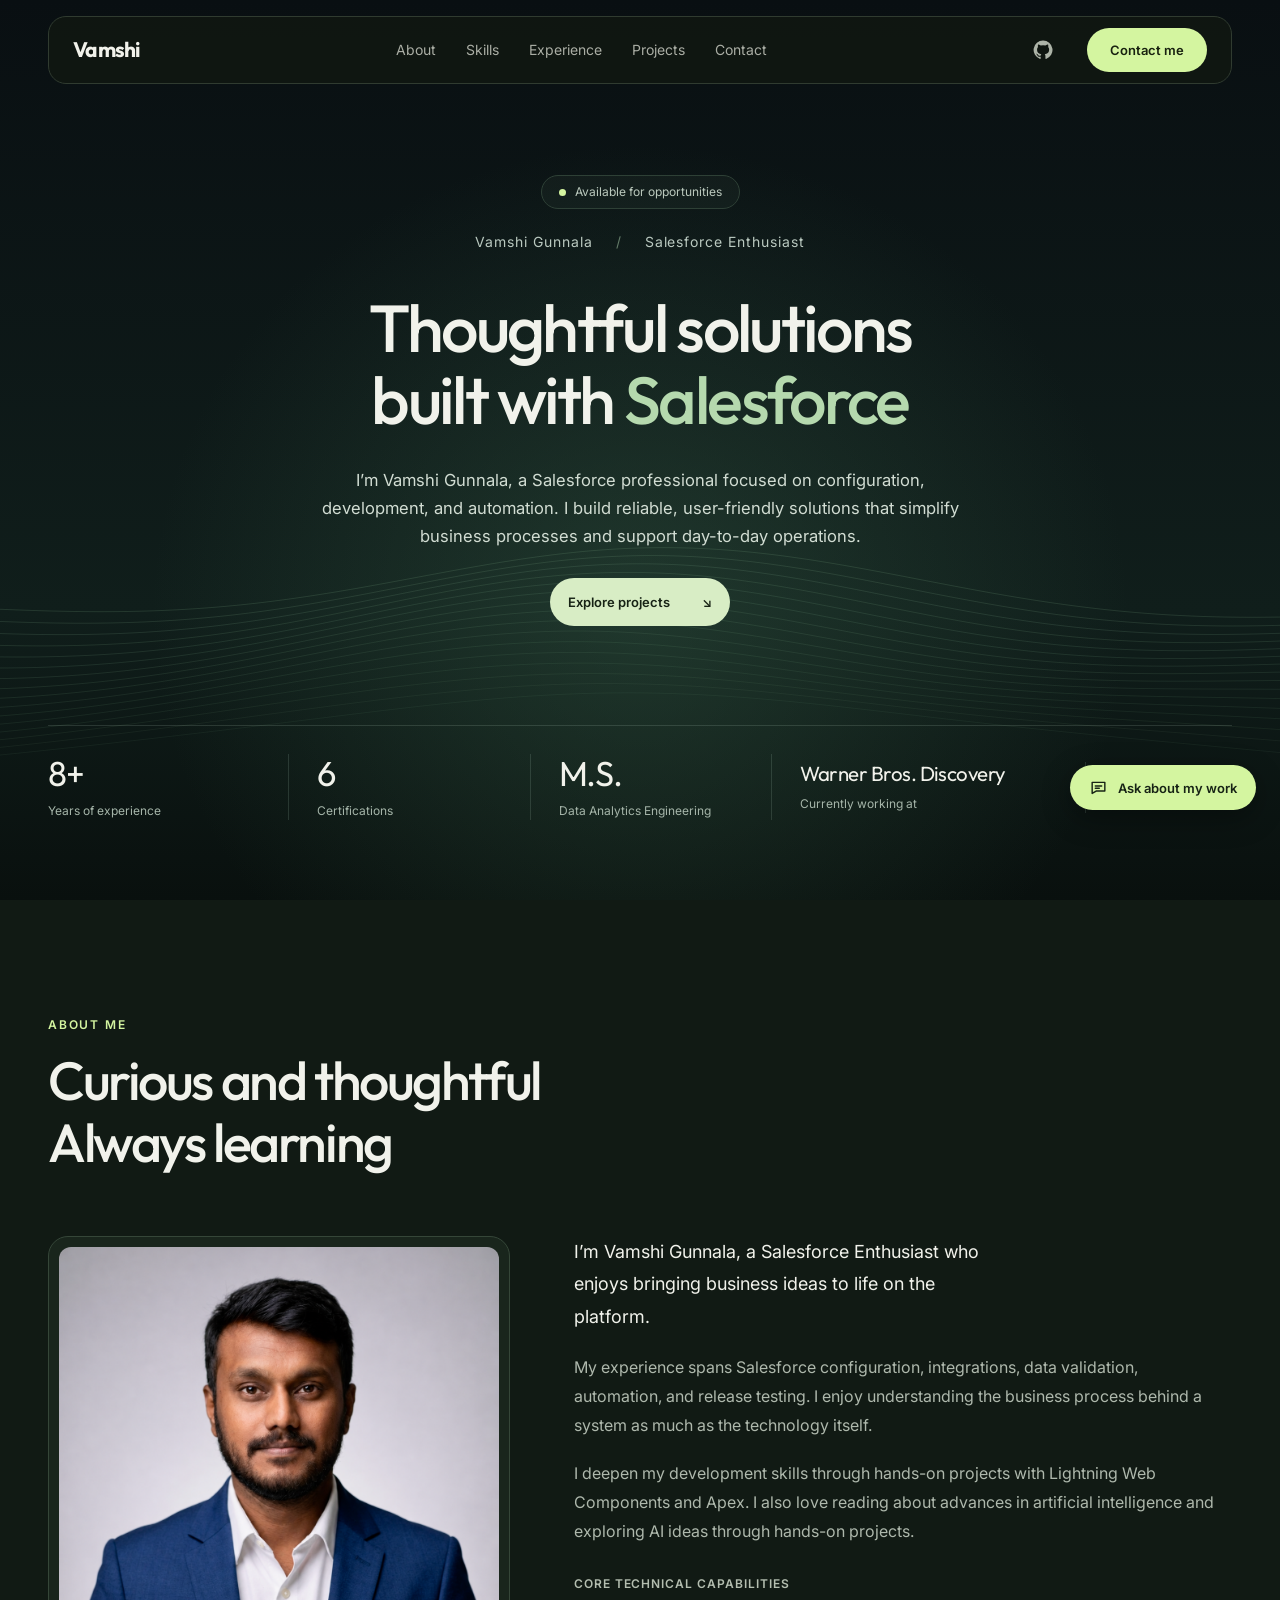
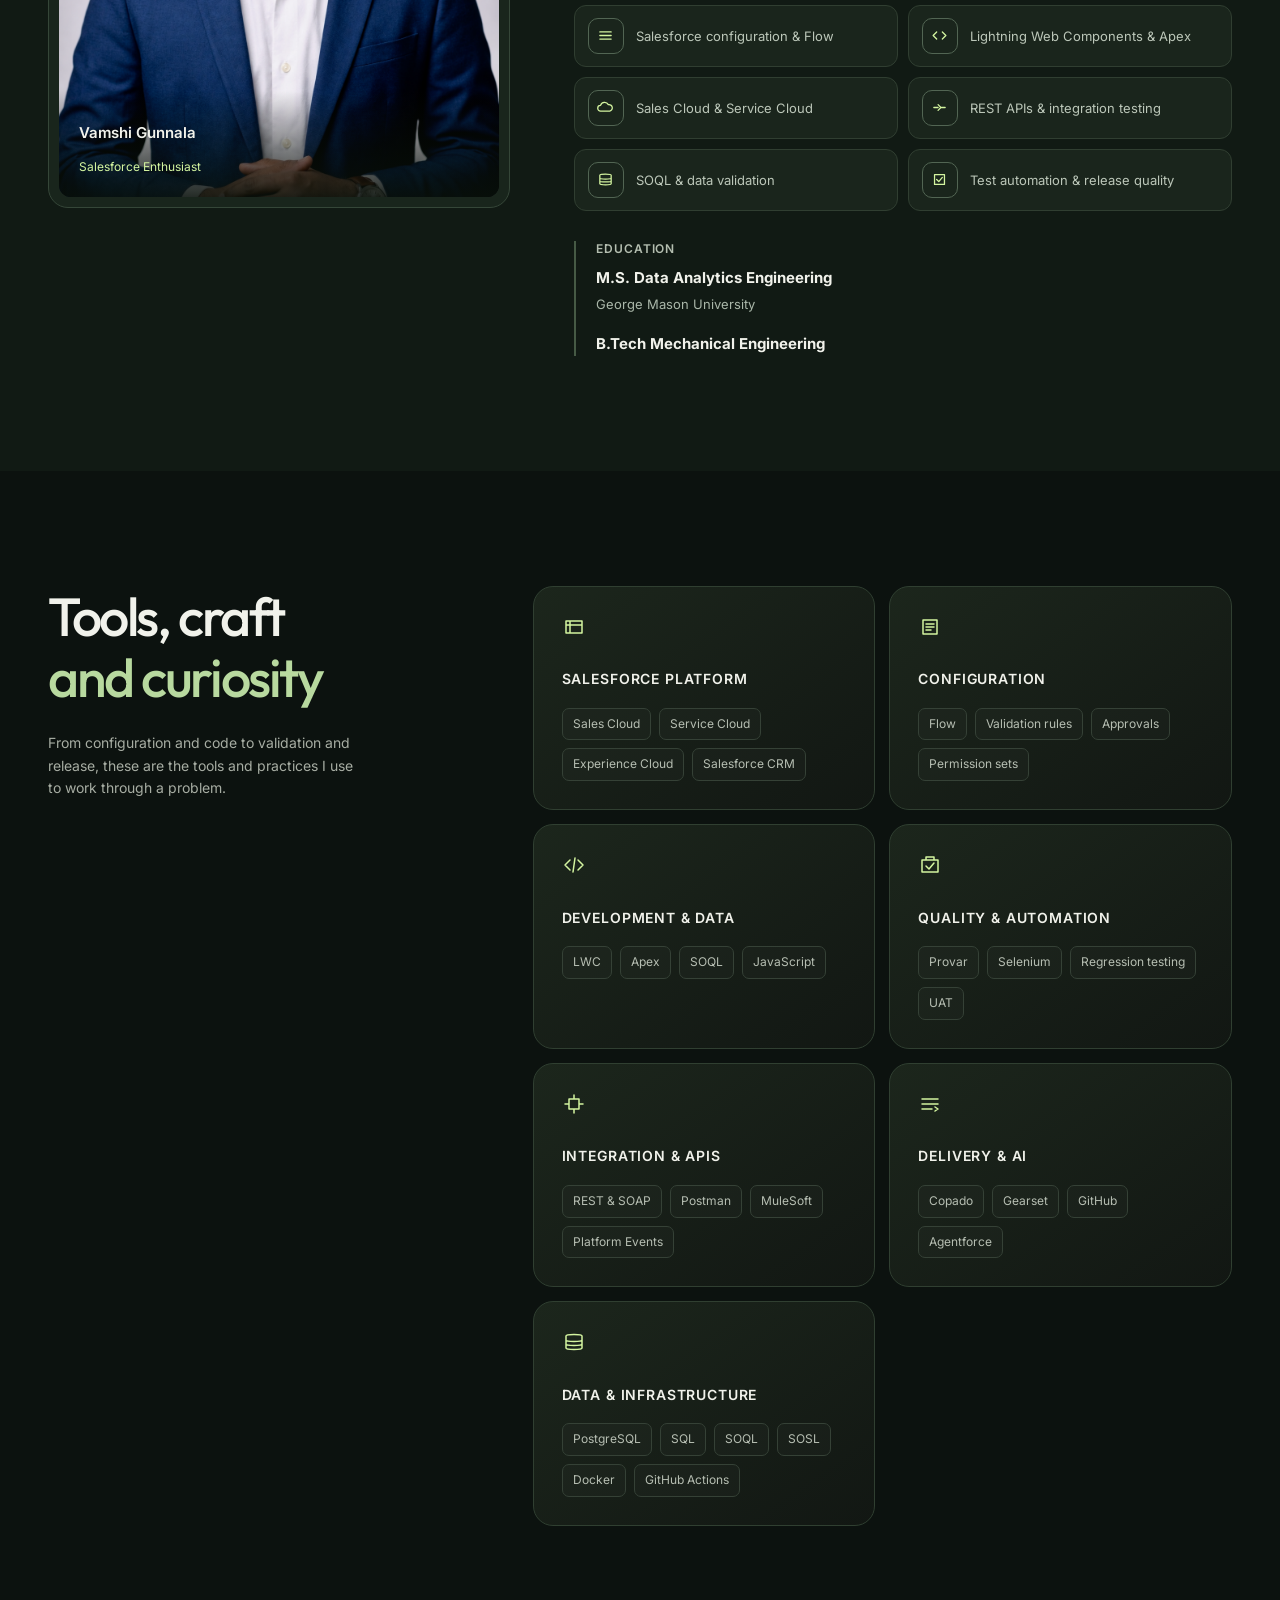
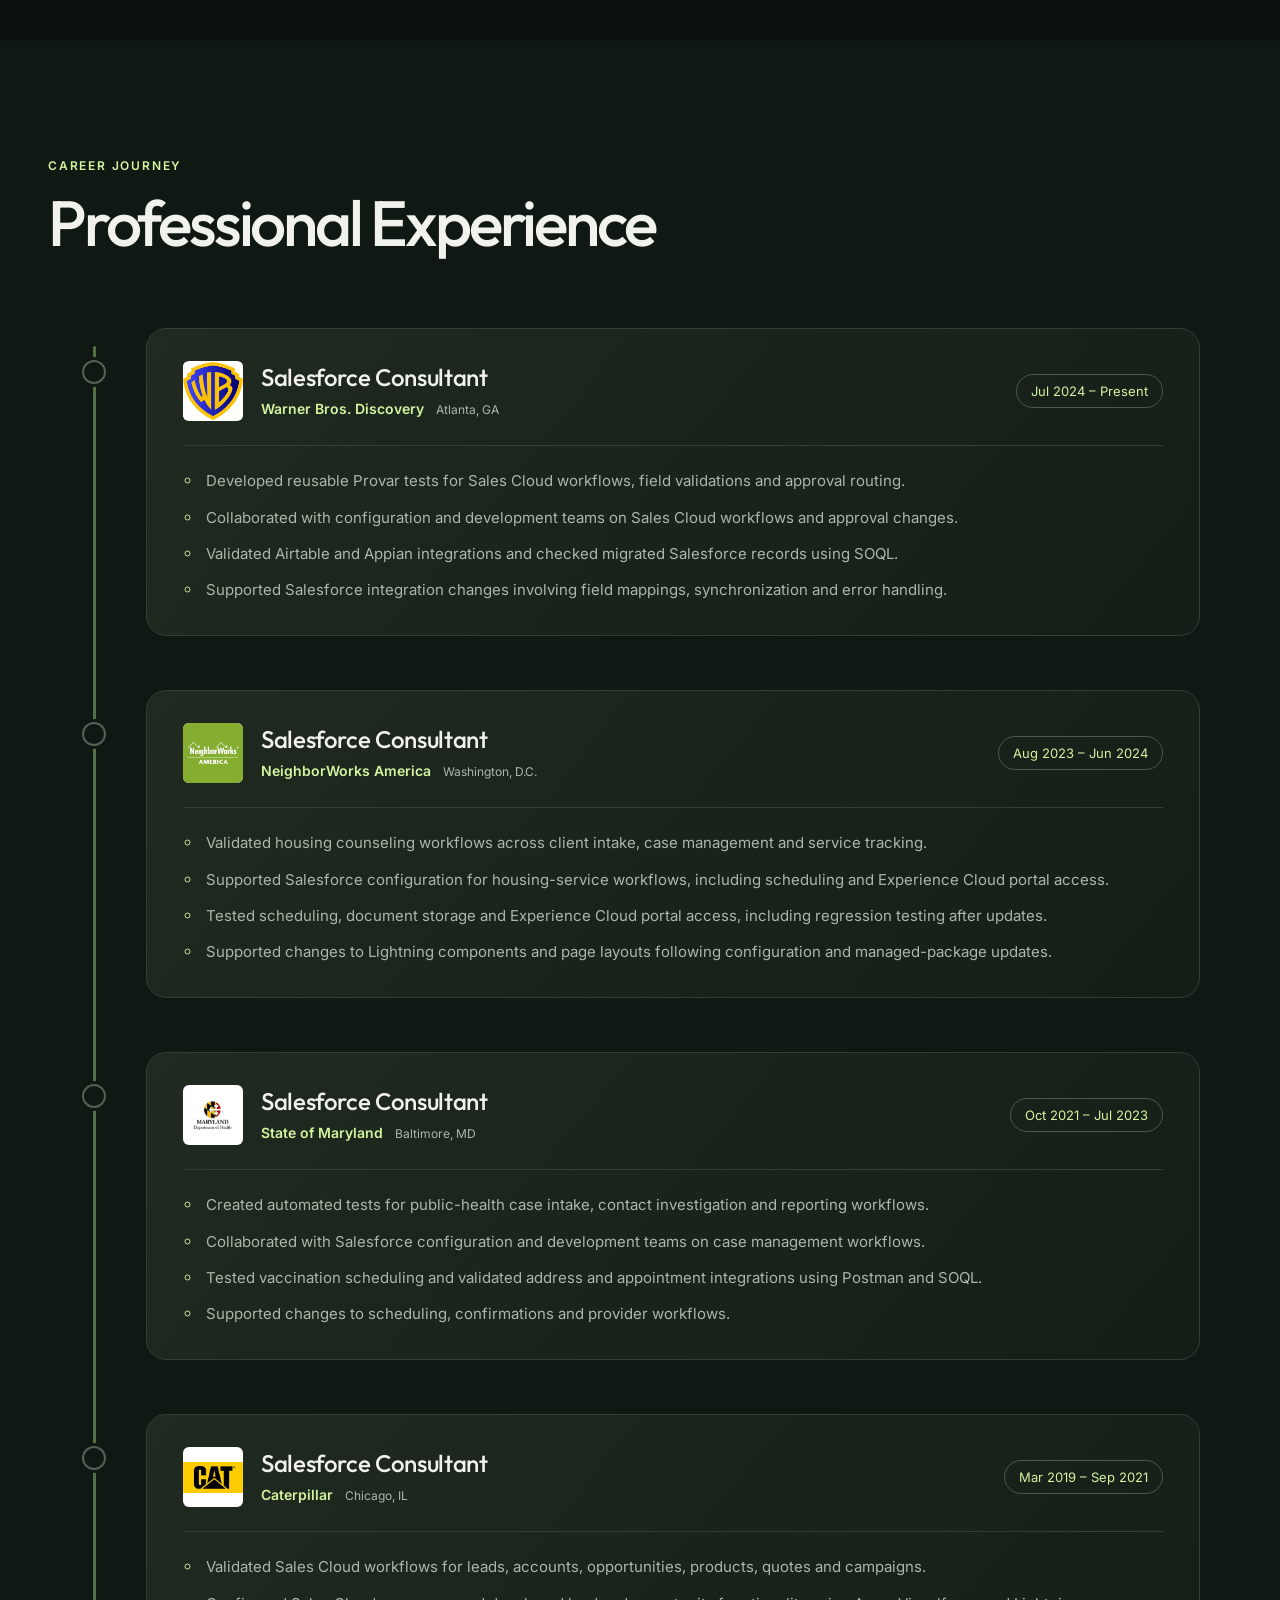
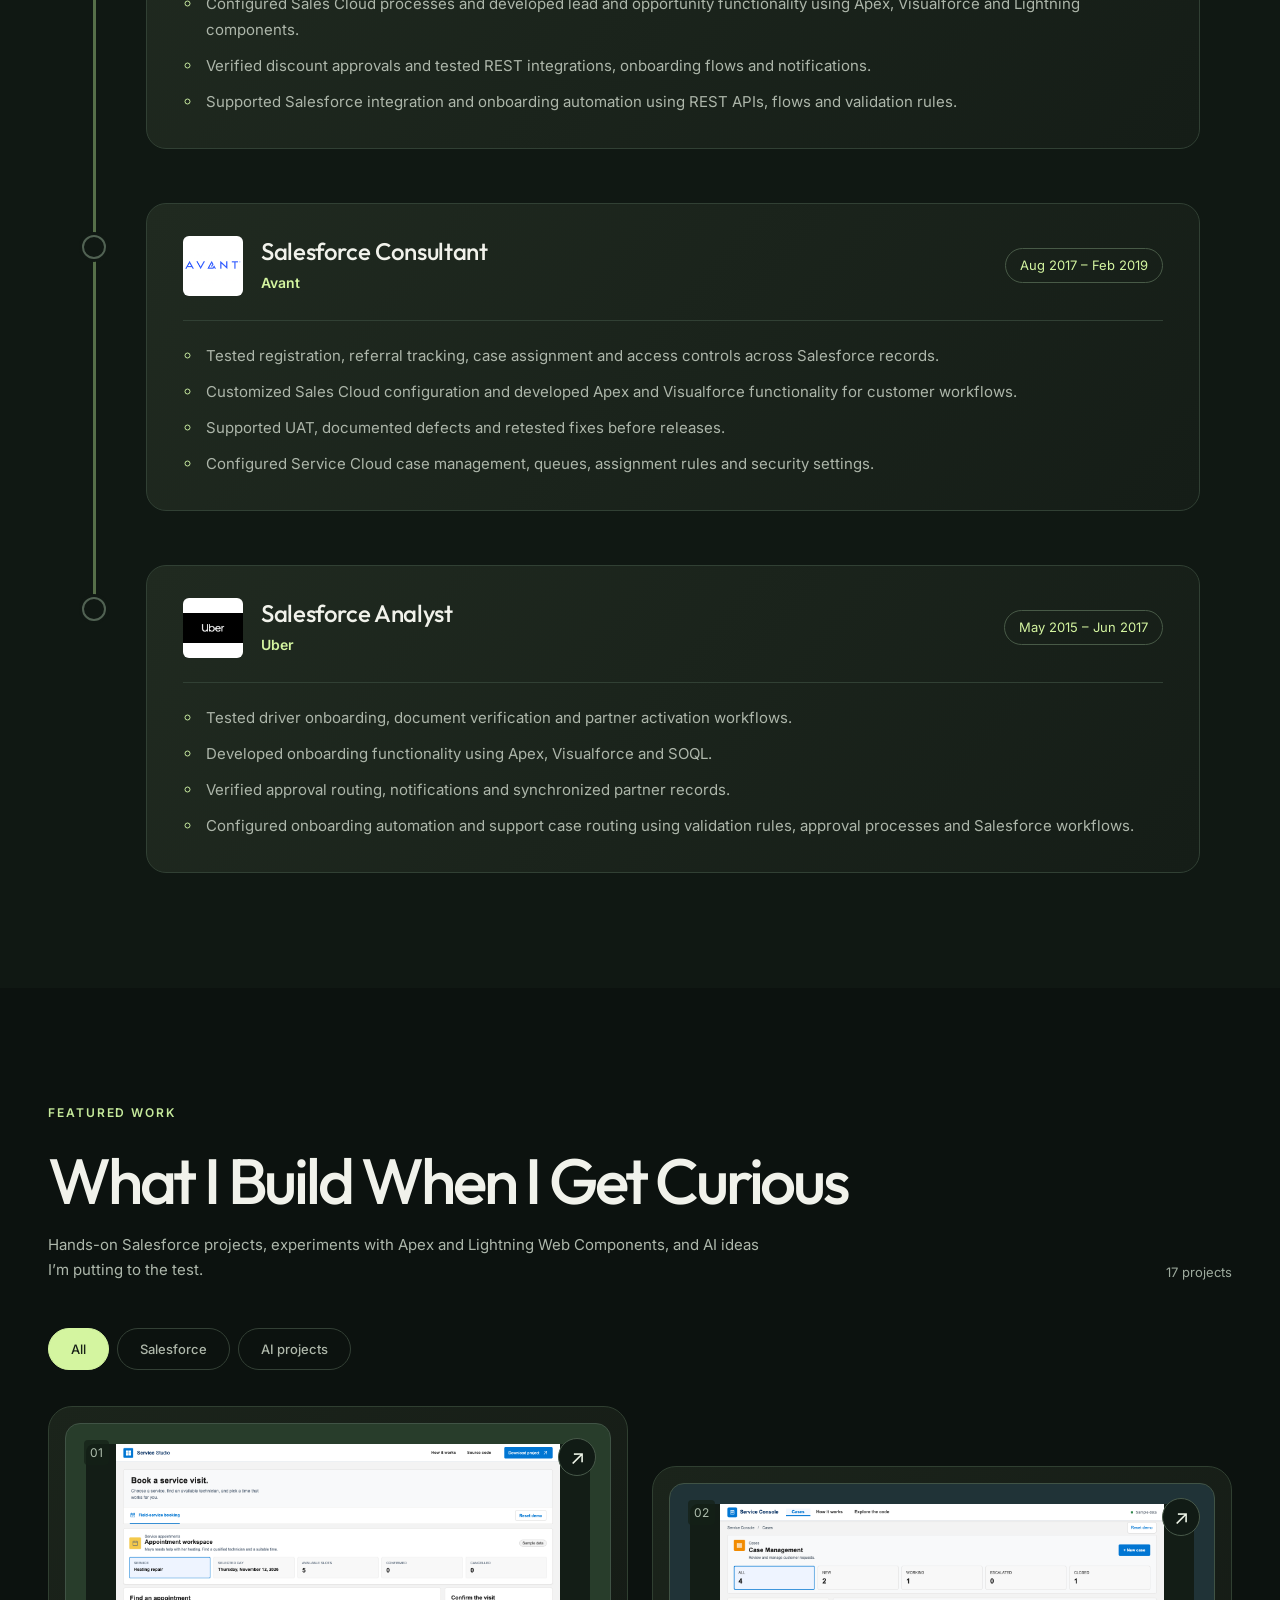
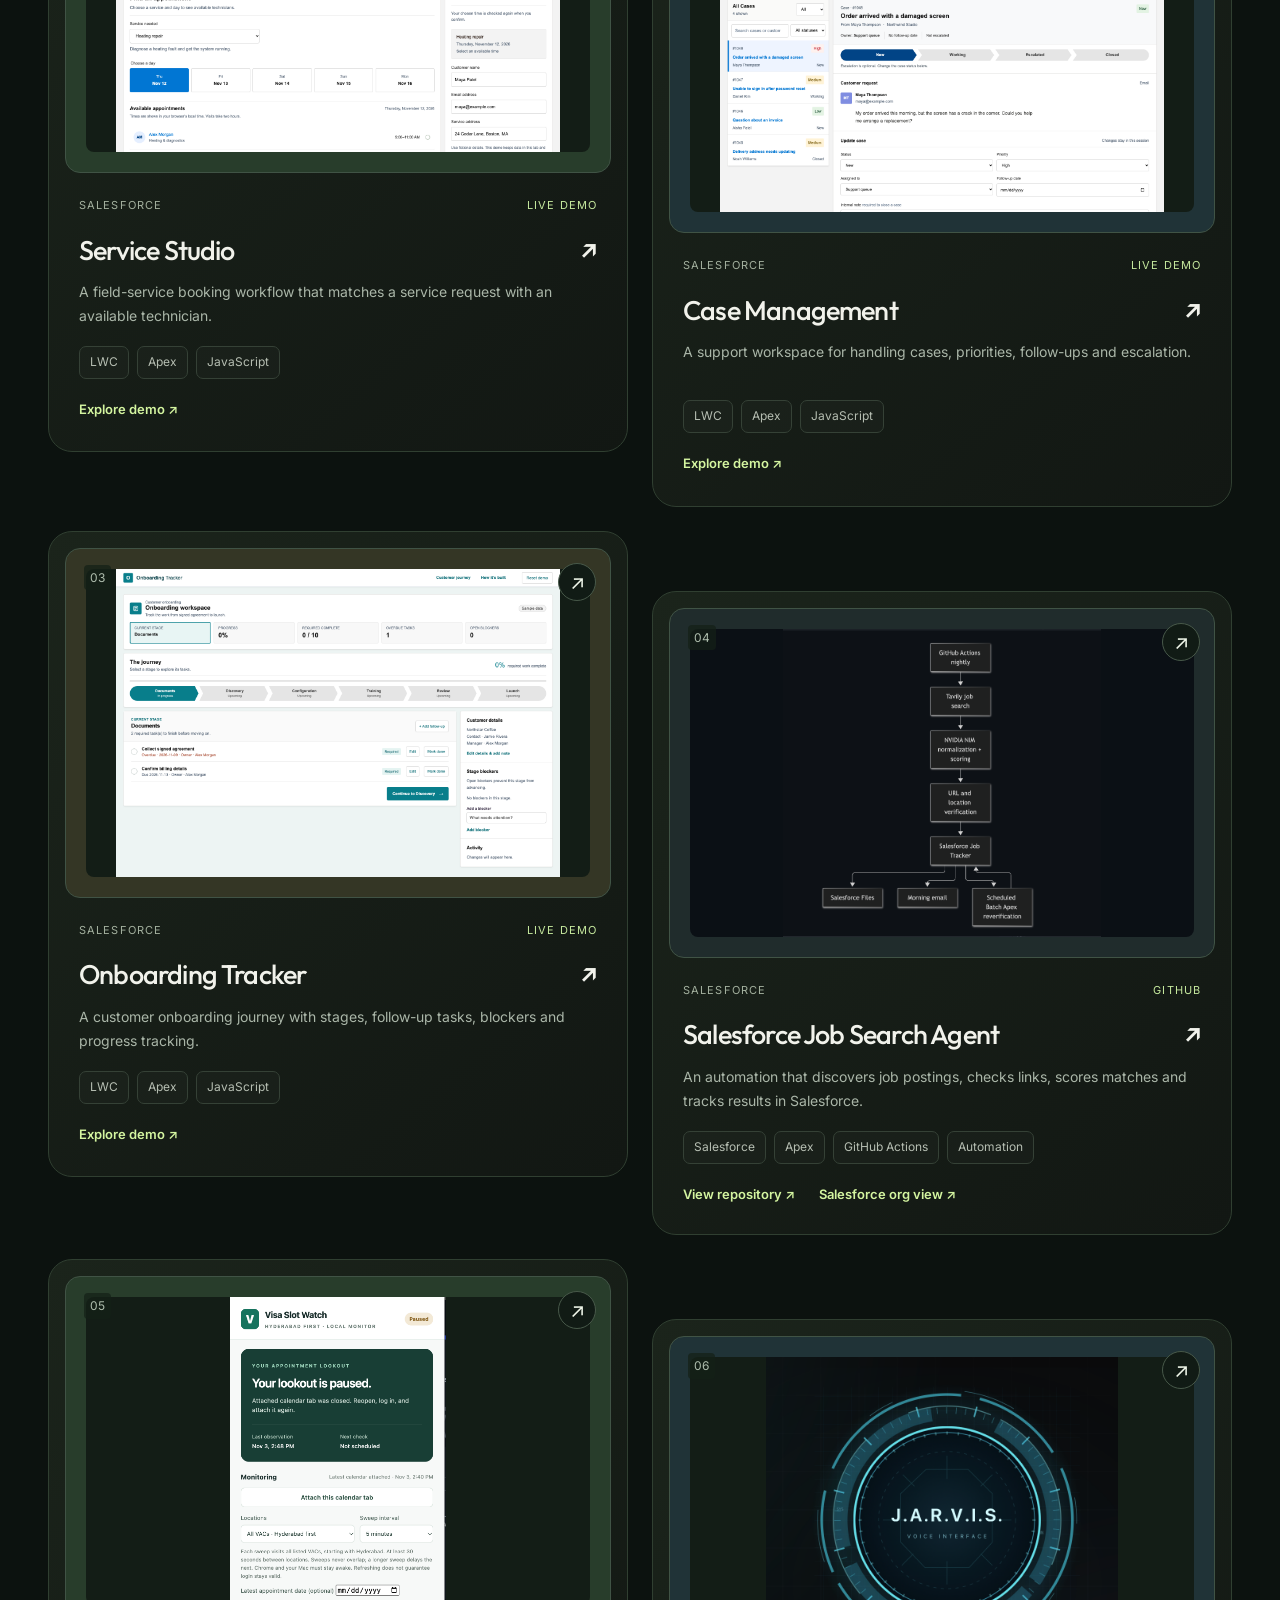
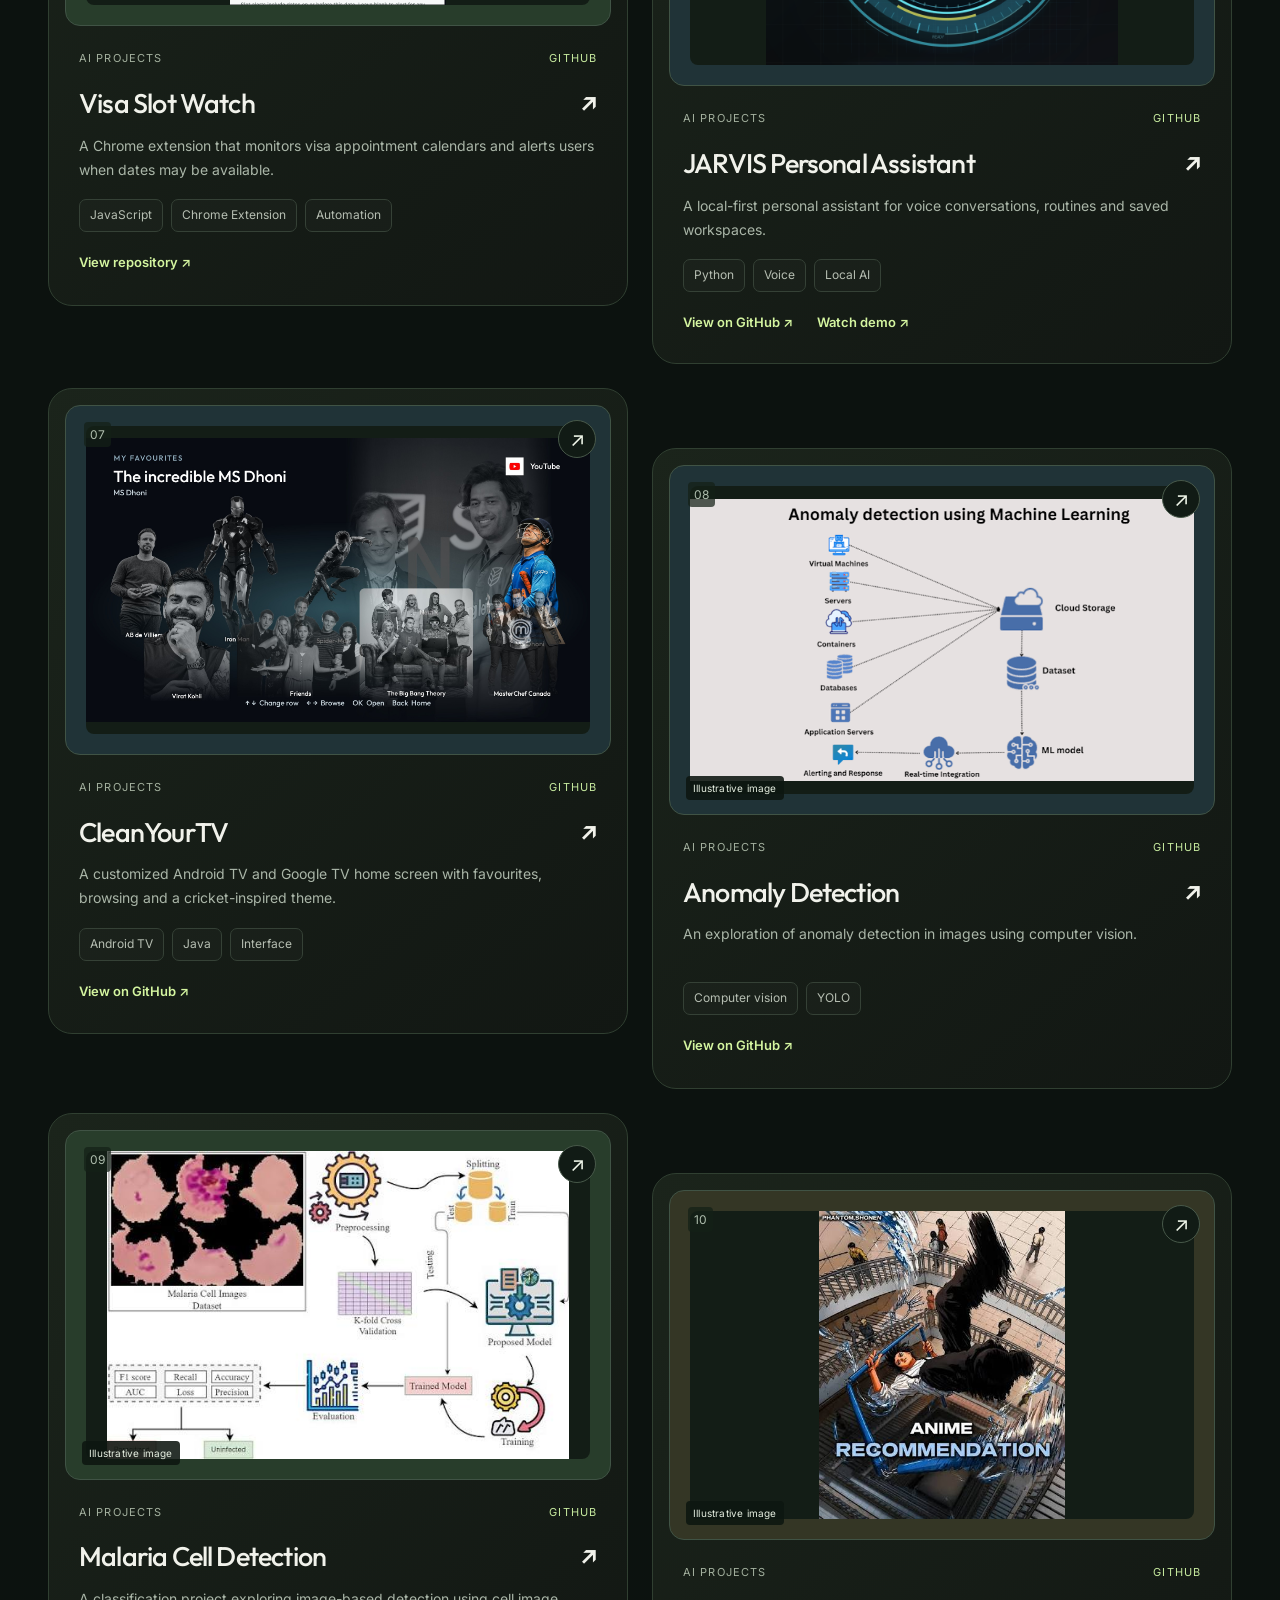
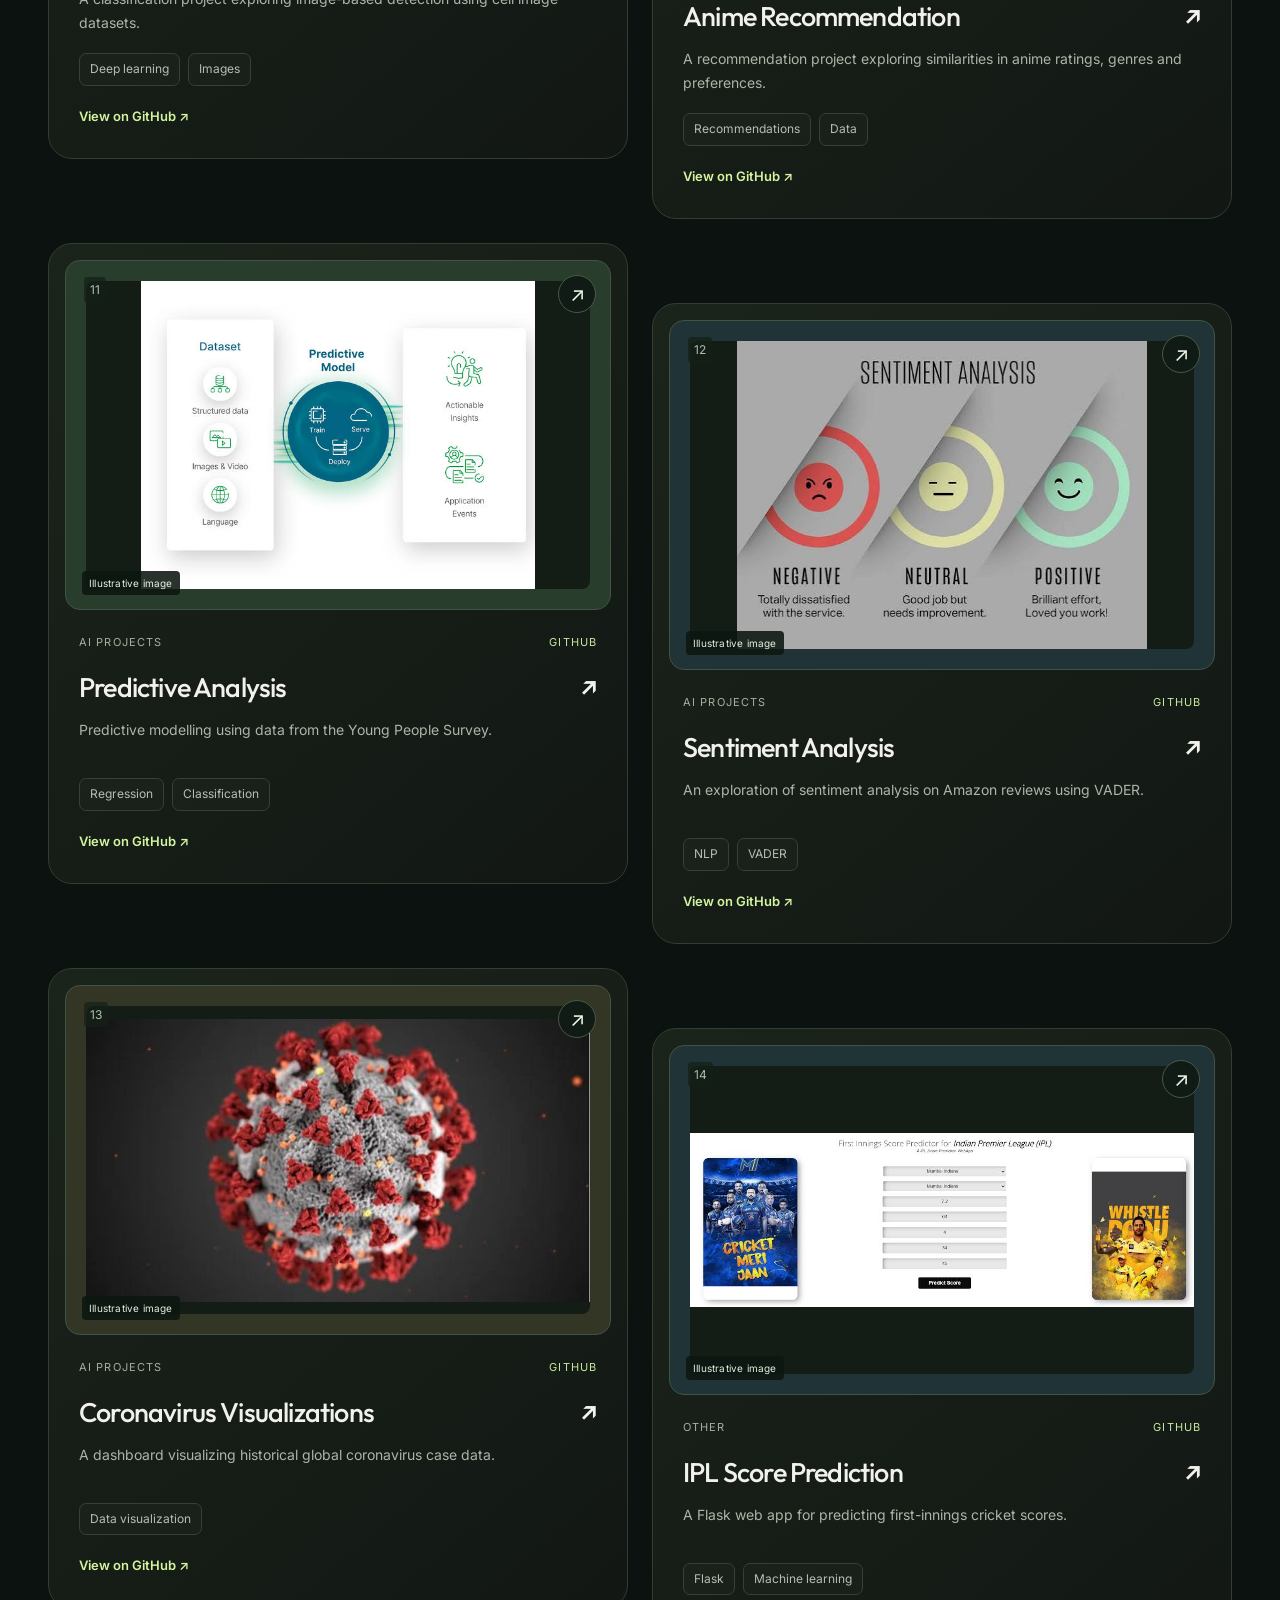
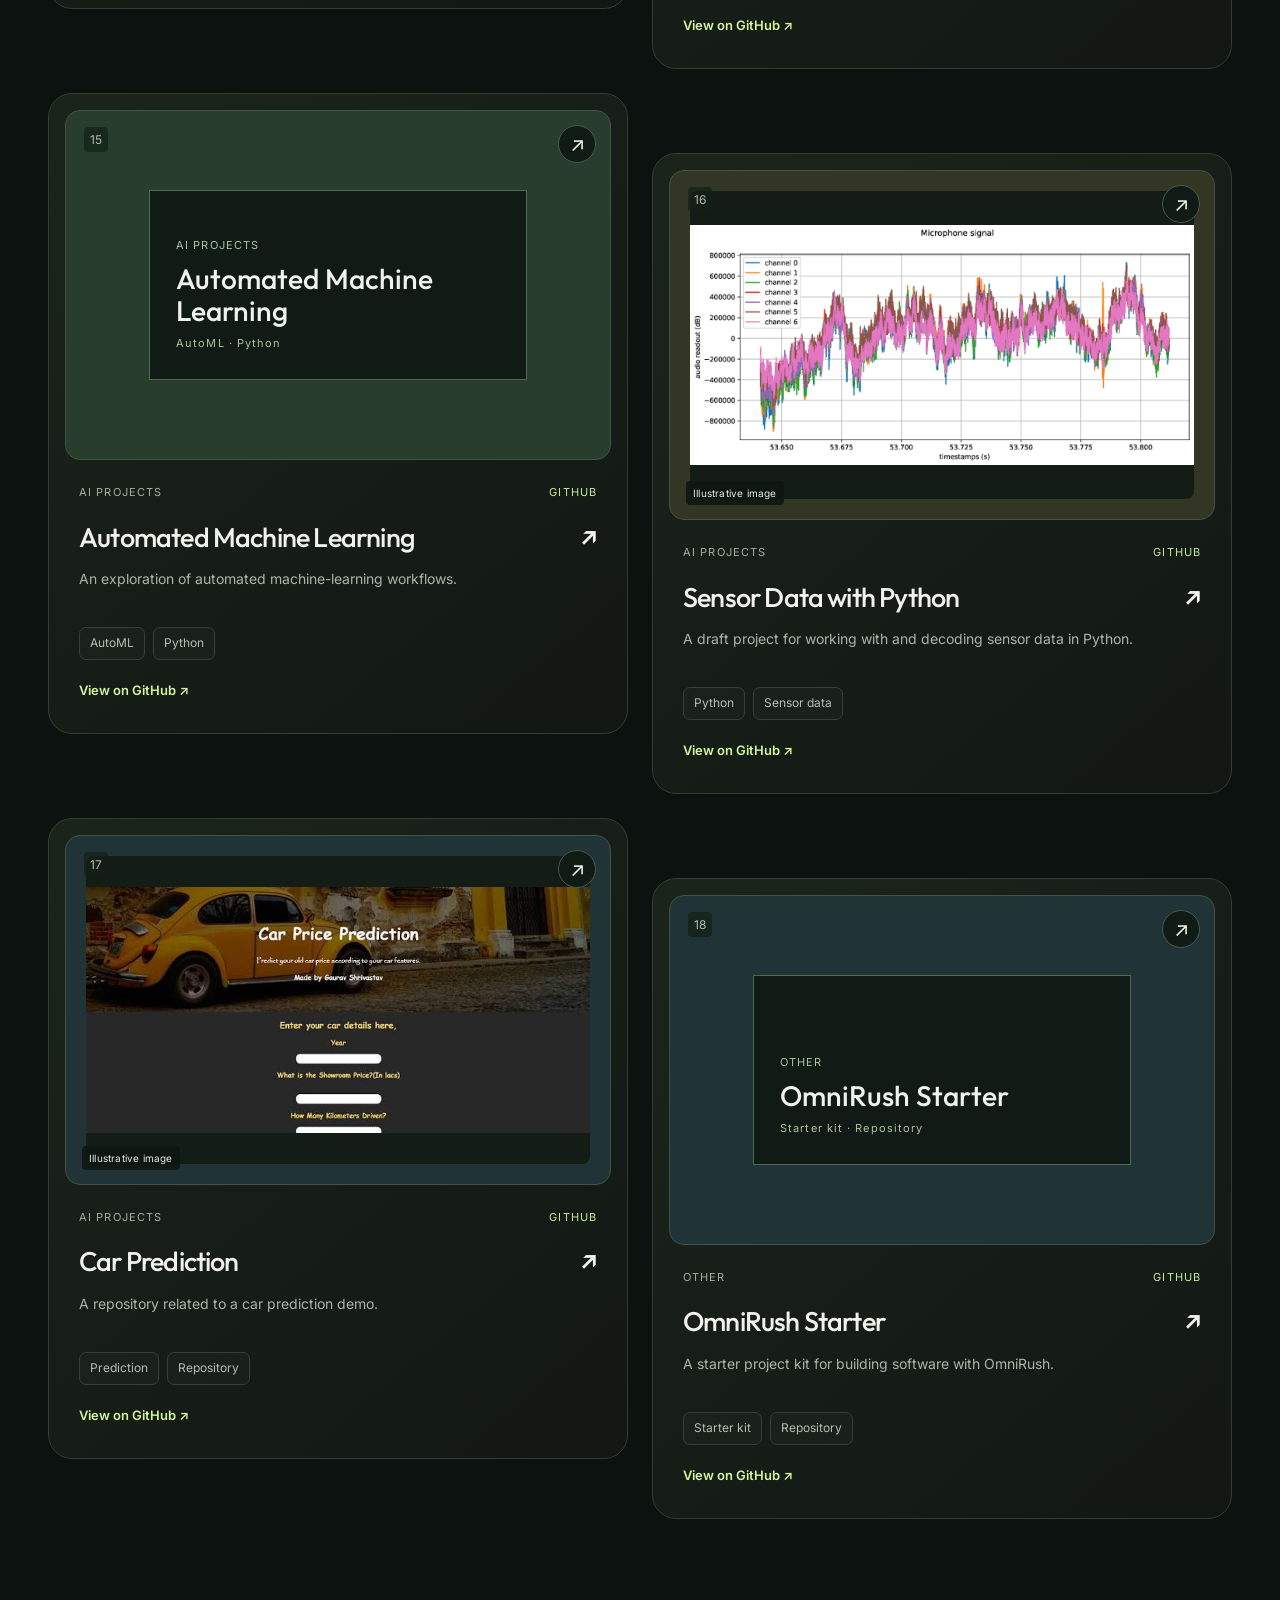
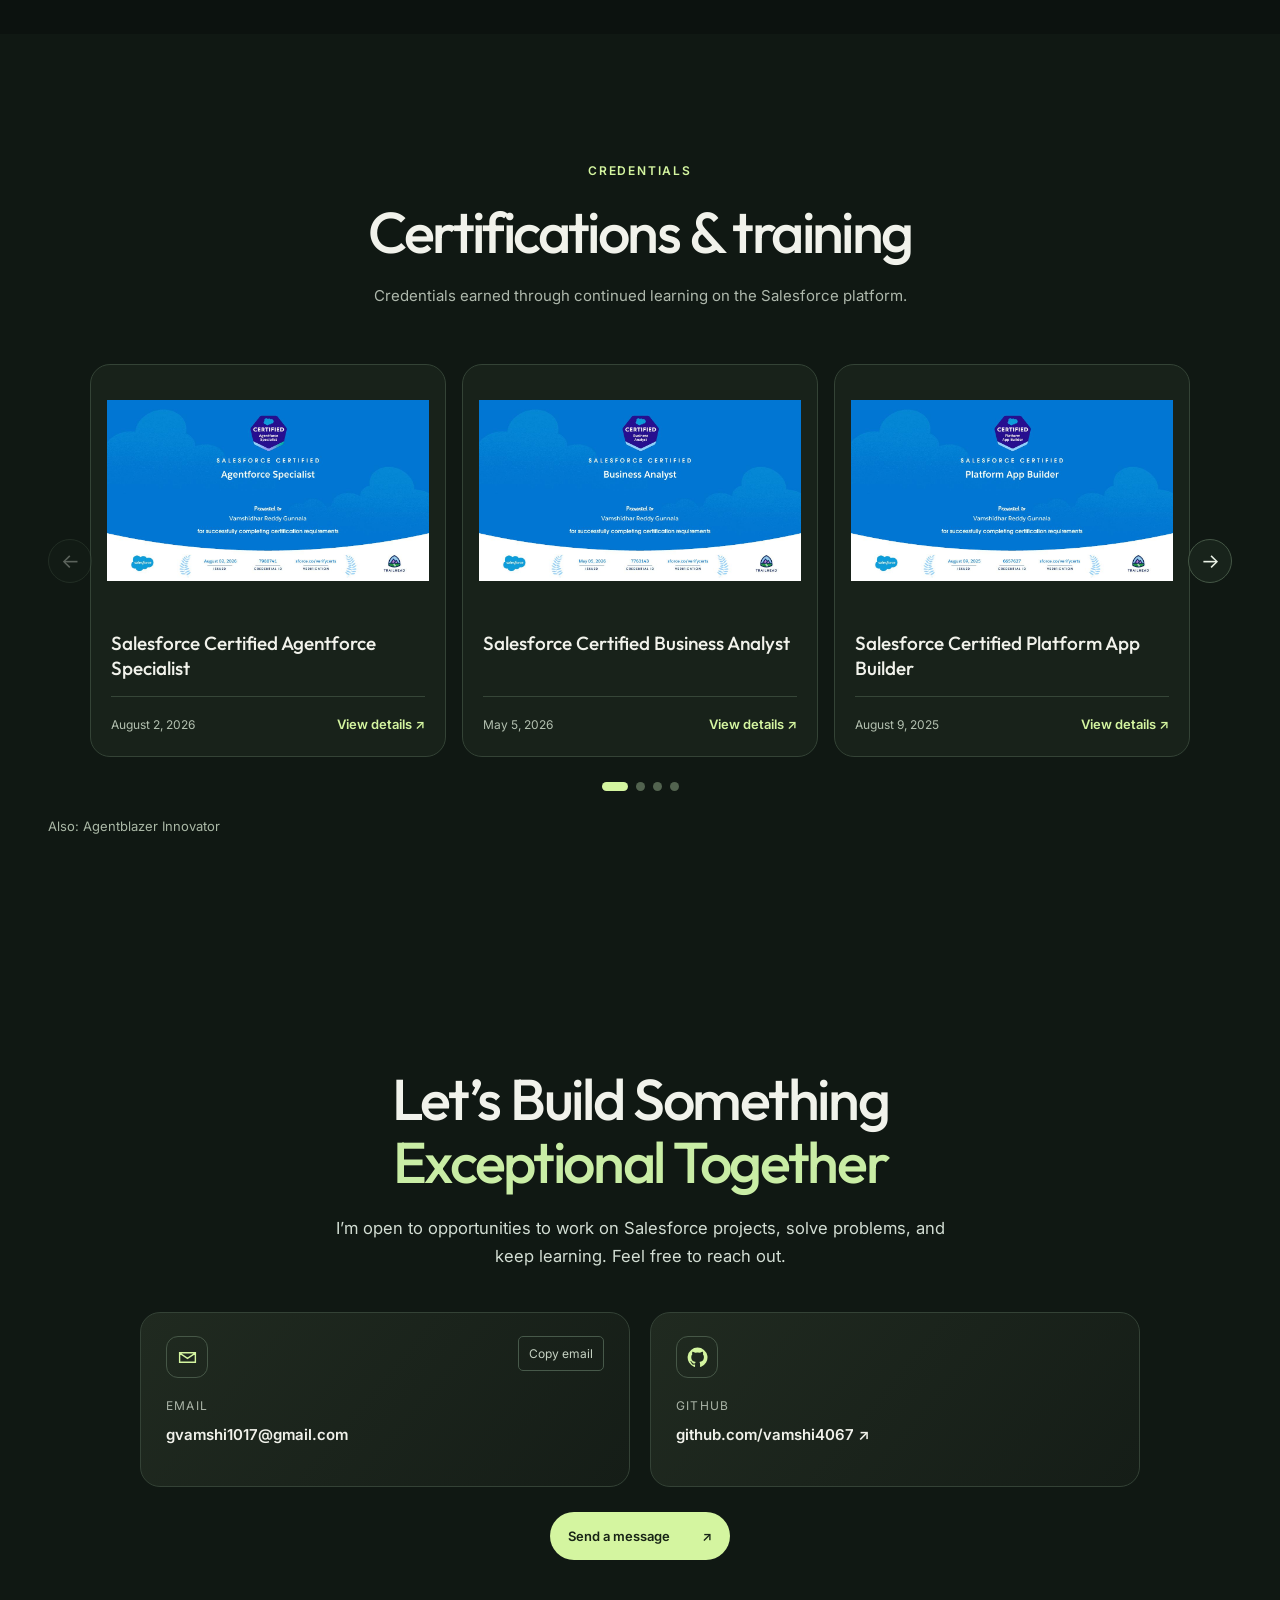
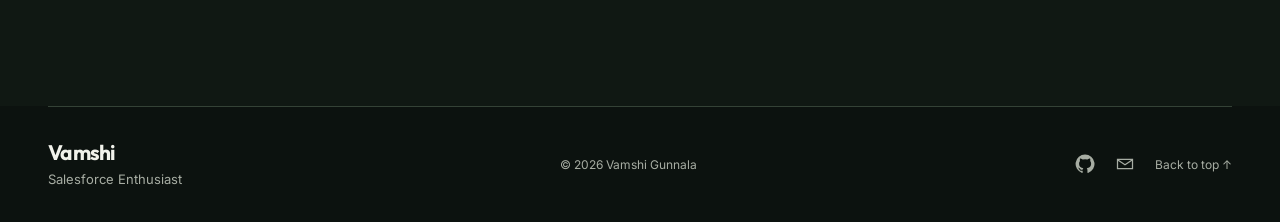
==== commit 7a582678: "Feature Visa Slot Watch in portfolio" ====
--- a/index.html
+++ b/index.html
@@ -4,7 +4,7 @@
   <meta charset="utf-8"><meta name="viewport" content="width=device-width,initial-scale=1">
   <meta name="description" content="Vamshi Gunnala's Salesforce portfolio: configuration, development, automation, and interactive Salesforce demos.">
   <meta name="theme-color" content="#111923"><title>Vamshi Gunnala | Salesforce Portfolio</title>
-  <link rel="preconnect" href="https://fonts.googleapis.com"><link rel="preconnect" href="https://fonts.gstatic.com" crossorigin><link href="https://fonts.googleapis.com/css2?family=Inter:wght@400;500;600;700&amp;family=Outfit:wght@400;500;600;700;800&amp;display=swap" rel="stylesheet"><link rel="preload" href="assets/studio.woff2" as="font" type="font/woff2" crossorigin><link rel="stylesheet" href="styles.css?v=b5f76632fc"><script defer src="main.js?v=5142a6bd73"></script>
+  <link rel="preconnect" href="https://fonts.googleapis.com"><link rel="preconnect" href="https://fonts.gstatic.com" crossorigin><link href="https://fonts.googleapis.com/css2?family=Inter:wght@400;500;600;700&amp;family=Outfit:wght@400;500;600;700;800&amp;display=swap" rel="stylesheet"><link rel="preload" href="assets/studio.woff2" as="font" type="font/woff2" crossorigin><link rel="stylesheet" href="styles.css?v=b5f76632fc"><script defer src="main.js?v=30f729d776"></script>
 </head>
 <body>
 <a class="skip" href="#main">Skip to content</a>
@@ -14,7 +14,7 @@
 <section class="about section" id="about"><div class="wrap"><div class="section-head"><h2>Curious and thoughtful<br>Always learning</h2><p>ABOUT ME</p></div><div class="about-grid"><figure class="portrait"><img src="assets/vamshi-gunnala-clean.png" alt="Portrait of Vamshi Gunnala" width="896" height="1195" loading="lazy"><figcaption><strong>Vamshi Gunnala</strong><span>Salesforce Enthusiast</span></figcaption></figure><div class="about-main"><p class="lead">I’m Vamshi Gunnala, a Salesforce Enthusiast who enjoys bringing business ideas to life on the platform.</p><p>My experience spans Salesforce configuration, integrations, data validation, automation, and release testing. I enjoy understanding the business process behind a system as much as the technology itself.</p><p>I deepen my development skills through hands-on projects with Lightning Web Components and Apex. I also love reading about advances in artificial intelligence and exploring AI ideas through hands-on projects.</p><h3 class="about-label">Core technical capabilities</h3><div class="capabilities"><div class="capability"><span class="capability-icon"><svg viewBox="0 0 24 24" aria-hidden="true"><path d="M4 7h16M4 12h16M4 17h16"/></svg></span><span>Salesforce configuration &amp; Flow</span></div><div class="capability"><span class="capability-icon"><svg viewBox="0 0 24 24" aria-hidden="true"><path d="m8 7-5 5 5 5m8-10 5 5-5 5"/></svg></span><span>Lightning Web Components &amp; Apex</span></div><div class="capability"><span class="capability-icon"><svg viewBox="0 0 24 24" aria-hidden="true"><path d="M5 17a4 4 0 0 1 0-8 6 6 0 0 1 11-1 4.5 4.5 0 1 1 2 9Z"/></svg></span><span>Sales Cloud &amp; Service Cloud</span></div><div class="capability"><span class="capability-icon"><svg viewBox="0 0 24 24" aria-hidden="true"><path d="M4 12h6m4 0h6M10 8l4 4-4 4"/></svg></span><span>REST APIs &amp; integration testing</span></div><div class="capability"><span class="capability-icon"><svg viewBox="0 0 24 24" aria-hidden="true"><path d="M4 6c0-2 16-2 16 0v12c0 2-16 2-16 0ZM4 10c0 2 16 2 16 0M4 14c0 2 16 2 16 0"/></svg></span><span>SOQL &amp; data validation</span></div><div class="capability"><span class="capability-icon"><svg viewBox="0 0 24 24" aria-hidden="true"><path d="M5 5h14v14H5zm3 7 3 3 5-6"/></svg></span><span>Test automation &amp; release quality</span></div></div><div class="about-education"><h3 class="about-label">Education</h3><strong>M.S. Data Analytics Engineering</strong><span>George Mason University</span><strong class="btech-degree">B.Tech Mechanical Engineering</strong></div></div></div></div></section>
 <section class="expertise section" id="expertise"><div class="wrap skills-layout"><div class="skills-heading"><h2>Tools, craft<br><span>and curiosity</span></h2><p>From configuration and code to validation and release, these are the tools and practices I use to work through a problem.</p></div><div class="skills-grid"><article class="skill-card"><svg viewBox="0 0 24 24" aria-hidden="true"><path d="M4 6h16v12H4zM4 10h16M8 6v12"/></svg><h3>Salesforce platform</h3><div class="tags"><span>Sales Cloud</span><span>Service Cloud</span><span>Experience Cloud</span><span>Salesforce CRM</span></div></article><article class="skill-card"><svg viewBox="0 0 24 24" aria-hidden="true"><path d="M5 5h14v14H5zM8 9h8M8 12h8M8 15h5"/></svg><h3>Configuration</h3><div class="tags"><span>Flow</span><span>Validation rules</span><span>Approvals</span><span>Permission sets</span></div></article><article class="skill-card"><svg viewBox="0 0 24 24" aria-hidden="true"><path d="m8 7-5 5 5 5m8-10 5 5-5 5m-3-12-2 14"/></svg><h3>Development & data</h3><div class="tags"><span>LWC</span><span>Apex</span><span>SOQL</span><span>JavaScript</span></div></article><article class="skill-card"><svg viewBox="0 0 24 24" aria-hidden="true"><path d="M4 7h16v12H4zM8 7V4h8v3M8 13l3 3 5-6"/></svg><h3>Quality & automation</h3><div class="tags"><span>Provar</span><span>Selenium</span><span>Regression testing</span><span>UAT</span></div></article><article class="skill-card"><svg viewBox="0 0 24 24" aria-hidden="true"><path d="M7 7h10v10H7zM3 12h4m10 0h4M12 3v4m0 10v4"/></svg><h3>Integration & APIs</h3><div class="tags"><span>REST & SOAP</span><span>Postman</span><span>MuleSoft</span><span>Platform Events</span></div></article><article class="skill-card"><svg viewBox="0 0 24 24" aria-hidden="true"><path d="M4 7h16M4 12h16M4 17h10M17 15l3 2-3 2"/></svg><h3>Delivery & AI</h3><div class="tags"><span>Copado</span><span>Gearset</span><span>GitHub</span><span>Agentforce</span></div></article><article class="skill-card"><svg viewBox="0 0 24 24" aria-hidden="true"><path d="M4 6c0-2 16-2 16 0v12c0 2-16 2-16 0ZM4 10c0 2 16 2 16 0M4 14c0 2 16 2 16 0"/></svg><h3>Data &amp; Infrastructure</h3><div class="tags"><span>PostgreSQL</span><span>SQL</span><span>SOQL</span><span>SOSL</span><span>Docker</span><span>GitHub Actions</span></div></article></div></div></section>
 <section class="experience section" id="work"><div class="wrap"><div class="section-head"><h2>Professional Experience</h2><p>CAREER JOURNEY</p></div><ol class="timeline-list"><li class="timeline-item"><article class="career-card"><div class="career-top"><div class="career-identity"><span class="company-logo"><img src="assets/companies/warner-bros.jpeg" alt="" loading="lazy"></span><div><h3>Salesforce Consultant</h3><p class="company-name">Warner Bros. Discovery<span class="career-location">Atlanta, GA</span></p></div></div><span class="career-date">Jul 2024 – Present</span></div><ul class="career-highlights"><li>Developed reusable Provar tests for Sales Cloud workflows, field validations and approval routing.</li><li>Collaborated with configuration and development teams on Sales Cloud workflows and approval changes.</li><li>Validated Airtable and Appian integrations and checked migrated Salesforce records using SOQL.</li><li>Supported Salesforce integration changes involving field mappings, synchronization and error handling.</li></ul></article></li><li class="timeline-item"><article class="career-card"><div class="career-top"><div class="career-identity"><span class="company-logo"><img src="assets/companies/neighborworks.jpeg" alt="" loading="lazy"></span><div><h3>Salesforce Consultant</h3><p class="company-name">NeighborWorks America<span class="career-location">Washington, D.C.</span></p></div></div><span class="career-date">Aug 2023 – Jun 2024</span></div><ul class="career-highlights"><li>Validated housing counseling workflows across client intake, case management and service tracking.</li><li>Supported Salesforce configuration for housing-service workflows, including scheduling and Experience Cloud portal access.</li><li>Tested scheduling, document storage and Experience Cloud portal access, including regression testing after updates.</li><li>Supported changes to Lightning components and page layouts following configuration and managed-package updates.</li></ul></article></li><li class="timeline-item"><article class="career-card"><div class="career-top"><div class="career-identity"><span class="company-logo"><img src="assets/companies/maryland.jpeg" alt="" loading="lazy"></span><div><h3>Salesforce Consultant</h3><p class="company-name">State of Maryland<span class="career-location">Baltimore, MD</span></p></div></div><span class="career-date">Oct 2021 – Jul 2023</span></div><ul class="career-highlights"><li>Created automated tests for public-health case intake, contact investigation and reporting workflows.</li><li>Collaborated with Salesforce configuration and development teams on case management workflows.</li><li>Tested vaccination scheduling and validated address and appointment integrations using Postman and SOQL.</li><li>Supported changes to scheduling, confirmations and provider workflows.</li></ul></article></li><li class="timeline-item"><article class="career-card"><div class="career-top"><div class="career-identity"><span class="company-logo"><img src="assets/companies/caterpillar.jpeg" alt="" loading="lazy"></span><div><h3>Salesforce Consultant</h3><p class="company-name">Caterpillar<span class="career-location">Chicago, IL</span></p></div></div><span class="career-date">Mar 2019 – Sep 2021</span></div><ul class="career-highlights"><li>Validated Sales Cloud workflows for leads, accounts, opportunities, products, quotes and campaigns.</li><li>Configured Sales Cloud processes and developed lead and opportunity functionality using Apex, Visualforce and Lightning components.</li><li>Verified discount approvals and tested REST integrations, onboarding flows and notifications.</li><li>Supported Salesforce integration and onboarding automation using REST APIs, flows and validation rules.</li></ul></article></li><li class="timeline-item"><article class="career-card"><div class="career-top"><div class="career-identity"><span class="company-logo"><img src="assets/companies/avant.png" alt="" loading="lazy"></span><div><h3>Salesforce Consultant</h3><p class="company-name">Avant</p></div></div><span class="career-date">Aug 2017 – Feb 2019</span></div><ul class="career-highlights"><li>Tested registration, referral tracking, case assignment and access controls across Salesforce records.</li><li>Customized Sales Cloud configuration and developed Apex and Visualforce functionality for customer workflows.</li><li>Supported UAT, documented defects and retested fixes before releases.</li><li>Configured Service Cloud case management, queues, assignment rules and security settings.</li></ul></article></li><li class="timeline-item"><article class="career-card"><div class="career-top"><div class="career-identity"><span class="company-logo"><img src="assets/companies/uber.png" alt="" loading="lazy"></span><div><h3>Salesforce Analyst</h3><p class="company-name">Uber</p></div></div><span class="career-date">May 2015 – Jun 2017</span></div><ul class="career-highlights"><li>Tested driver onboarding, document verification and partner activation workflows.</li><li>Developed onboarding functionality using Apex, Visualforce and SOQL.</li><li>Verified approval routing, notifications and synchronized partner records.</li><li>Configured onboarding automation and support case routing using validation rules, approval processes and Salesforce workflows.</li></ul></article></li></ol></div></section>
-<section class="projects section" id="projects"><div class="wrap"><div class="project-title"><div><p class="project-eyebrow">FEATURED WORK</p><h2>What I Build When I Get Curious</h2><p class="project-description">Hands-on Salesforce projects, experiments with Apex and Lightning Web Components, and AI ideas I’m putting to the test.</p></div><span class="project-count" aria-live="polite">17 projects</span></div><div class="project-filters" role="group" aria-label="Filter projects"><button type="button" data-filter="All" aria-pressed="true">All</button><button type="button" data-filter="Salesforce" aria-pressed="false">Salesforce</button><button type="button" data-filter="AI projects" aria-pressed="false">AI projects</button></div><div class="work-grid"><article class="work-card" data-category="Salesforce"><div class="work-visual work-service"><span class="work-index">01</span><img class="work-screenshot" src="assets/projects/service-studio-latest.png" alt="Service Studio field-service booking demo" loading="lazy"><span class="work-arrow" aria-hidden="true">↗</span></div><div class="work-card-copy"><div class="work-meta"><span>SALESFORCE</span><span>LIVE DEMO</span></div><h3><a href="demo/">Service Studio <span aria-hidden="true">↗</span></a></h3><p>A field-service booking workflow that matches a service request with an available technician.</p><div class="tags"><span>LWC</span><span>Apex</span><span>JavaScript</span></div><a class="work-link" href="demo/" target="_blank" rel="noopener noreferrer">Explore demo ↗</a></div></article><article class="work-card" data-category="Salesforce"><div class="work-visual work-cases"><span class="work-index">02</span><img class="work-screenshot" src="assets/projects/case-management-latest.png" alt="Case-management workspace" loading="lazy"><span class="work-arrow" aria-hidden="true">↗</span></div><div class="work-card-copy"><div class="work-meta"><span>SALESFORCE</span><span>LIVE DEMO</span></div><h3><a href="projects/case-management/">Case Management <span aria-hidden="true">↗</span></a></h3><p>A support workspace for handling cases, priorities, follow-ups and escalation.</p><div class="tags"><span>LWC</span><span>Apex</span><span>JavaScript</span></div><a class="work-link" href="projects/case-management/" target="_blank" rel="noopener noreferrer">Explore demo ↗</a></div></article><article class="work-card" data-category="Salesforce"><div class="work-visual work-onboarding"><span class="work-index">03</span><img class="work-screenshot" src="assets/projects/onboarding-latest.png" alt="Customer onboarding tracker" loading="lazy"><span class="work-arrow" aria-hidden="true">↗</span></div><div class="work-card-copy"><div class="work-meta"><span>SALESFORCE</span><span>LIVE DEMO</span></div><h3><a href="projects/onboarding/">Onboarding Tracker <span aria-hidden="true">↗</span></a></h3><p>A customer onboarding journey with stages, follow-up tasks, blockers and progress tracking.</p><div class="tags"><span>LWC</span><span>Apex</span><span>JavaScript</span></div><a class="work-link" href="projects/onboarding/" target="_blank" rel="noopener noreferrer">Explore demo ↗</a></div></article><article class="work-card" data-category="Salesforce"><div class="work-visual work-job"><span class="work-index">04</span><img class="work-screenshot work-diagram" src="assets/projects/job-search.png" alt="Architecture diagram for the Salesforce job search agent" loading="lazy"><span class="work-arrow" aria-hidden="true">↗</span></div><div class="work-card-copy"><div class="work-meta"><span>SALESFORCE</span><span>GITHUB</span></div><h3><a href="https://github.com/vamshi4067/salesforce-job-search-agent" target="_blank" rel="noopener noreferrer">Salesforce Job Search Agent <span aria-hidden="true">↗</span></a></h3><p>An automation that discovers job postings, checks links, scores matches and tracks results in Salesforce.</p><div class="tags"><span>Salesforce</span><span>Apex</span><span>GitHub Actions</span><span>Automation</span></div><div class="project-card-actions"><a class="work-link" href="https://github.com/vamshi4067/salesforce-job-search-agent" target="_blank" rel="noopener noreferrer">View repository ↗</a><a class="work-link" href="projects/job-search-org/" target="_blank" rel="noopener noreferrer">Salesforce org view ↗</a></div></div></article><article class="work-card" data-category="AI projects"><div class="work-visual work-vision"><span class="work-index">19</span><img class="work-screenshot" src="assets/projects/jarvis.png" alt="JARVIS voice interface" loading="lazy"><span class="work-arrow" aria-hidden="true">↗</span></div><div class="work-card-copy"><div class="work-meta"><span>AI PROJECTS</span><span>GITHUB</span></div><h3><a href="https://github.com/vamshi4067/jarvis-personal-assistant" target="_blank" rel="noopener noreferrer">JARVIS Personal Assistant <span aria-hidden="true">↗</span></a></h3><p>A local-first personal assistant for voice conversations, routines and saved workspaces.</p><div class="tags"><span>Python</span><span>Voice</span><span>Local AI</span></div><div class="project-card-actions"><a class="work-link" href="https://github.com/vamshi4067/jarvis-personal-assistant" target="_blank" rel="noopener noreferrer">View on GitHub ↗</a><a class="work-link" href="projects/jarvis-demo/" target="_blank" rel="noopener noreferrer">Watch demo ↗</a></div></div></article><article class="work-card" data-category="AI projects"><div class="work-visual work-vision"><span class="work-index">18</span><img class="work-screenshot" src="assets/projects/cleanyourtv.jpg" alt="CleanYourTV home screen" loading="lazy"><span class="work-arrow" aria-hidden="true">↗</span></div><div class="work-card-copy"><div class="work-meta"><span>AI PROJECTS</span><span>GITHUB</span></div><h3><a href="https://github.com/vamshi4067/CleanYourTV" target="_blank" rel="noopener noreferrer">CleanYourTV <span aria-hidden="true">↗</span></a></h3><p>A customized Android TV and Google TV home screen with favourites, browsing and a cricket-inspired theme.</p><div class="tags"><span>Android TV</span><span>Java</span><span>Interface</span></div><a class="work-link" href="https://github.com/vamshi4067/CleanYourTV" target="_blank" rel="noopener noreferrer">View on GitHub ↗</a></div></article><article class="work-card" data-category="AI projects"><div class="work-visual work-vision"><span class="work-index">04</span><img class="work-screenshot" src="assets/projects/anomaly.png" alt="Illustration for Anomaly Detection" loading="lazy"><span class="image-caption">Illustrative image</span><span class="work-arrow" aria-hidden="true">↗</span></div><div class="work-card-copy"><div class="work-meta"><span>AI PROJECTS</span><span>GITHUB</span></div><h3><a href="https://github.com/vamshi4067/Anomaly-detection-using-computer-vision" target="_blank" rel="noopener noreferrer">Anomaly Detection <span aria-hidden="true">↗</span></a></h3><p>An exploration of anomaly detection in images using computer vision.</p><div class="tags"><span>Computer vision</span><span>YOLO</span></div><a class="work-link" href="https://github.com/vamshi4067/Anomaly-detection-using-computer-vision" target="_blank" rel="noopener noreferrer">View on GitHub ↗</a></div></article><article class="work-card" data-category="AI projects"><div class="work-visual work-cells"><span class="work-index">05</span><img class="work-screenshot" src="assets/projects/malaria.jpeg" alt="Illustration for Malaria Cell Detection" loading="lazy"><span class="image-caption">Illustrative image</span><span class="work-arrow" aria-hidden="true">↗</span></div><div class="work-card-copy"><div class="work-meta"><span>AI PROJECTS</span><span>GITHUB</span></div><h3><a href="https://github.com/vamshi4067/Malaria-Cell-Detection" target="_blank" rel="noopener noreferrer">Malaria Cell Detection <span aria-hidden="true">↗</span></a></h3><p>A classification project exploring image-based detection using cell image datasets.</p><div class="tags"><span>Deep learning</span><span>Images</span></div><a class="work-link" href="https://github.com/vamshi4067/Malaria-Cell-Detection" target="_blank" rel="noopener noreferrer">View on GitHub ↗</a></div></article><article class="work-card" data-category="AI projects"><div class="work-visual work-anime"><span class="work-index">06</span><img class="work-screenshot" src="assets/projects/anime.jpeg" alt="Illustration for Anime Recommendation" loading="lazy"><span class="image-caption">Illustrative image</span><span class="work-arrow" aria-hidden="true">↗</span></div><div class="work-card-copy"><div class="work-meta"><span>AI PROJECTS</span><span>GITHUB</span></div><h3><a href="https://github.com/vamshi4067/Anime-recommendation" target="_blank" rel="noopener noreferrer">Anime Recommendation <span aria-hidden="true">↗</span></a></h3><p>A recommendation project exploring similarities in anime ratings, genres and preferences.</p><div class="tags"><span>Recommendations</span><span>Data</span></div><a class="work-link" href="https://github.com/vamshi4067/Anime-recommendation" target="_blank" rel="noopener noreferrer">View on GitHub ↗</a></div></article><article class="work-card" data-category="AI projects"><div class="work-visual work-predict"><span class="work-index">07</span><img class="work-screenshot" src="assets/projects/predictive.jpeg" alt="Illustration for Predictive Analysis" loading="lazy"><span class="image-caption">Illustrative image</span><span class="work-arrow" aria-hidden="true">↗</span></div><div class="work-card-copy"><div class="work-meta"><span>AI PROJECTS</span><span>GITHUB</span></div><h3><a href="https://github.com/vamshi4067/Predictive-Analysis" target="_blank" rel="noopener noreferrer">Predictive Analysis <span aria-hidden="true">↗</span></a></h3><p>Predictive modelling using data from the Young People Survey.</p><div class="tags"><span>Regression</span><span>Classification</span></div><a class="work-link" href="https://github.com/vamshi4067/Predictive-Analysis" target="_blank" rel="noopener noreferrer">View on GitHub ↗</a></div></article><article class="work-card" data-category="AI projects"><div class="work-visual work-sentiment"><span class="work-index">08</span><img class="work-screenshot" src="assets/projects/sentiment.jpeg" alt="Illustration for Sentiment Analysis" loading="lazy"><span class="image-caption">Illustrative image</span><span class="work-arrow" aria-hidden="true">↗</span></div><div class="work-card-copy"><div class="work-meta"><span>AI PROJECTS</span><span>GITHUB</span></div><h3><a href="https://github.com/vamshi4067/Sentiment-Analysis" target="_blank" rel="noopener noreferrer">Sentiment Analysis <span aria-hidden="true">↗</span></a></h3><p>An exploration of sentiment analysis on Amazon reviews using VADER.</p><div class="tags"><span>NLP</span><span>VADER</span></div><a class="work-link" href="https://github.com/vamshi4067/Sentiment-Analysis" target="_blank" rel="noopener noreferrer">View on GitHub ↗</a></div></article><article class="work-card" data-category="AI projects"><div class="work-visual work-charts"><span class="work-index">09</span><img class="work-screenshot" src="assets/projects/corona.jpeg" alt="Illustration for Coronavirus Visualizations" loading="lazy"><span class="image-caption">Illustrative image</span><span class="work-arrow" aria-hidden="true">↗</span></div><div class="work-card-copy"><div class="work-meta"><span>AI PROJECTS</span><span>GITHUB</span></div><h3><a href="https://github.com/vamshi4067/Corona-cases-Visualizations" target="_blank" rel="noopener noreferrer">Coronavirus Visualizations <span aria-hidden="true">↗</span></a></h3><p>A dashboard visualizing historical global coronavirus case data.</p><div class="tags"><span>Data visualization</span></div><a class="work-link" href="https://github.com/vamshi4067/Corona-cases-Visualizations" target="_blank" rel="noopener noreferrer">View on GitHub ↗</a></div></article><article class="work-card" data-category="AI projects"><div class="work-visual work-cricket"><span class="work-index">10</span><img class="work-screenshot" src="assets/projects/ipl.jpeg" alt="Illustration for IPL Score Prediction" loading="lazy"><span class="image-caption">Illustrative image</span><span class="work-arrow" aria-hidden="true">↗</span></div><div class="work-card-copy"><div class="work-meta"><span>OTHER</span><span>GITHUB</span></div><h3><a href="https://github.com/vamshi4067/IPL-Cricket-Score-Prediction" target="_blank" rel="noopener noreferrer">IPL Score Prediction <span aria-hidden="true">↗</span></a></h3><p>A Flask web app for predicting first-innings cricket scores.</p><div class="tags"><span>Flask</span><span>Machine learning</span></div><a class="work-link" href="https://github.com/vamshi4067/IPL-Cricket-Score-Prediction" target="_blank" rel="noopener noreferrer">View on GitHub ↗</a></div></article><article class="work-card" data-category="AI projects"><div class="work-visual work-automl"><span class="work-index">11</span><div class="work-art"><span>AI PROJECTS</span><strong>Automated Machine Learning</strong><small>AutoML · Python</small></div><span class="work-arrow" aria-hidden="true">↗</span></div><div class="work-card-copy"><div class="work-meta"><span>AI PROJECTS</span><span>GITHUB</span></div><h3><a href="https://github.com/vamshi4067/Automated-Machine-Learning" target="_blank" rel="noopener noreferrer">Automated Machine Learning <span aria-hidden="true">↗</span></a></h3><p>An exploration of automated machine-learning workflows.</p><div class="tags"><span>AutoML</span><span>Python</span></div><a class="work-link" href="https://github.com/vamshi4067/Automated-Machine-Learning" target="_blank" rel="noopener noreferrer">View on GitHub ↗</a></div></article><article class="work-card" data-category="AI projects"><div class="work-visual work-sensors"><span class="work-index">12</span><img class="work-screenshot" src="assets/projects/sensor-data.png" alt="Illustration for Sensor Data with Python" loading="lazy"><span class="image-caption">Illustrative image</span><span class="work-arrow" aria-hidden="true">↗</span></div><div class="work-card-copy"><div class="work-meta"><span>AI PROJECTS</span><span>GITHUB</span></div><h3><a href="https://github.com/vamshi4067/python-decoding-sensor-data" target="_blank" rel="noopener noreferrer">Sensor Data with Python <span aria-hidden="true">↗</span></a></h3><p>A draft project for working with and decoding sensor data in Python.</p><div class="tags"><span>Python</span><span>Sensor data</span></div><a class="work-link" href="https://github.com/vamshi4067/python-decoding-sensor-data" target="_blank" rel="noopener noreferrer">View on GitHub ↗</a></div></article><article class="work-card" data-category="AI projects"><div class="work-visual work-vision"><span class="work-index">13</span><img class="work-screenshot" src="assets/projects/car-prediction.jpeg" alt="Illustration for Car Prediction" loading="lazy"><span class="image-caption">Illustrative image</span><span class="work-arrow" aria-hidden="true">↗</span></div><div class="work-card-copy"><div class="work-meta"><span>AI PROJECTS</span><span>GITHUB</span></div><h3><a href="https://github.com/vamshi4067/Heroku_Car_Prediction" target="_blank" rel="noopener noreferrer">Car Prediction <span aria-hidden="true">↗</span></a></h3><p>A repository related to a car prediction demo.</p><div class="tags"><span>Prediction</span><span>Repository</span></div><a class="work-link" href="https://github.com/vamshi4067/Heroku_Car_Prediction" target="_blank" rel="noopener noreferrer">View on GitHub ↗</a></div></article><article class="work-card" data-category="Other"><div class="work-visual work-vision"><span class="work-index">16</span><div class="work-art"><span>OTHER</span><strong>OmniRush Starter</strong><small>Starter kit · Repository</small></div><span class="work-arrow" aria-hidden="true">↗</span></div><div class="work-card-copy"><div class="work-meta"><span>OTHER</span><span>GITHUB</span></div><h3><a href="https://github.com/vamshi4067/omnirush" target="_blank" rel="noopener noreferrer">OmniRush Starter <span aria-hidden="true">↗</span></a></h3><p>A starter project kit for building software with OmniRush.</p><div class="tags"><span>Starter kit</span><span>Repository</span></div><a class="work-link" href="https://github.com/vamshi4067/omnirush" target="_blank" rel="noopener noreferrer">View on GitHub ↗</a></div></article></div><p class="project-empty" hidden>No projects in this category yet.</p></div></section>
+<section class="projects section" id="projects"><div class="wrap"><div class="project-title"><div><p class="project-eyebrow">FEATURED WORK</p><h2>What I Build When I Get Curious</h2><p class="project-description">Hands-on Salesforce projects, experiments with Apex and Lightning Web Components, and AI ideas I’m putting to the test.</p></div><span class="project-count" aria-live="polite">17 projects</span></div><div class="project-filters" role="group" aria-label="Filter projects"><button type="button" data-filter="All" aria-pressed="true">All</button><button type="button" data-filter="Salesforce" aria-pressed="false">Salesforce</button><button type="button" data-filter="AI projects" aria-pressed="false">AI projects</button></div><div class="work-grid"><article class="work-card" data-category="Salesforce"><div class="work-visual work-service"><span class="work-index">01</span><img class="work-screenshot" src="assets/projects/service-studio-latest.png" alt="Service Studio field-service booking demo" loading="lazy"><span class="work-arrow" aria-hidden="true">↗</span></div><div class="work-card-copy"><div class="work-meta"><span>SALESFORCE</span><span>LIVE DEMO</span></div><h3><a href="demo/">Service Studio <span aria-hidden="true">↗</span></a></h3><p>A field-service booking workflow that matches a service request with an available technician.</p><div class="tags"><span>LWC</span><span>Apex</span><span>JavaScript</span></div><a class="work-link" href="demo/" target="_blank" rel="noopener noreferrer">Explore demo ↗</a></div></article><article class="work-card" data-category="Salesforce"><div class="work-visual work-cases"><span class="work-index">02</span><img class="work-screenshot" src="assets/projects/case-management-latest.png" alt="Case-management workspace" loading="lazy"><span class="work-arrow" aria-hidden="true">↗</span></div><div class="work-card-copy"><div class="work-meta"><span>SALESFORCE</span><span>LIVE DEMO</span></div><h3><a href="projects/case-management/">Case Management <span aria-hidden="true">↗</span></a></h3><p>A support workspace for handling cases, priorities, follow-ups and escalation.</p><div class="tags"><span>LWC</span><span>Apex</span><span>JavaScript</span></div><a class="work-link" href="projects/case-management/" target="_blank" rel="noopener noreferrer">Explore demo ↗</a></div></article><article class="work-card" data-category="Salesforce"><div class="work-visual work-onboarding"><span class="work-index">03</span><img class="work-screenshot" src="assets/projects/onboarding-latest.png" alt="Customer onboarding tracker" loading="lazy"><span class="work-arrow" aria-hidden="true">↗</span></div><div class="work-card-copy"><div class="work-meta"><span>SALESFORCE</span><span>LIVE DEMO</span></div><h3><a href="projects/onboarding/">Onboarding Tracker <span aria-hidden="true">↗</span></a></h3><p>A customer onboarding journey with stages, follow-up tasks, blockers and progress tracking.</p><div class="tags"><span>LWC</span><span>Apex</span><span>JavaScript</span></div><a class="work-link" href="projects/onboarding/" target="_blank" rel="noopener noreferrer">Explore demo ↗</a></div></article><article class="work-card" data-category="Salesforce"><div class="work-visual work-job"><span class="work-index">04</span><img class="work-screenshot work-diagram" src="assets/projects/job-search.png" alt="Architecture diagram for the Salesforce job search agent" loading="lazy"><span class="work-arrow" aria-hidden="true">↗</span></div><div class="work-card-copy"><div class="work-meta"><span>SALESFORCE</span><span>GITHUB</span></div><h3><a href="https://github.com/vamshi4067/salesforce-job-search-agent" target="_blank" rel="noopener noreferrer">Salesforce Job Search Agent <span aria-hidden="true">↗</span></a></h3><p>An automation that discovers job postings, checks links, scores matches and tracks results in Salesforce.</p><div class="tags"><span>Salesforce</span><span>Apex</span><span>GitHub Actions</span><span>Automation</span></div><div class="project-card-actions"><a class="work-link" href="https://github.com/vamshi4067/salesforce-job-search-agent" target="_blank" rel="noopener noreferrer">View repository ↗</a><a class="work-link" href="projects/job-search-org/" target="_blank" rel="noopener noreferrer">Salesforce org view ↗</a></div></div></article><article class="work-card" data-category="AI projects"><div class="work-visual work-visa"><span class="work-index">01</span><img class="work-screenshot" src="assets/projects/visa-slot-watch.png" alt="Visa Slot Watch extension interface" loading="lazy"><span class="work-arrow" aria-hidden="true">↗</span></div><div class="work-card-copy"><div class="work-meta"><span>AI PROJECTS</span><span>GITHUB</span></div><h3><a href="https://github.com/vamshi4067/visa-slot-watch" target="_blank" rel="noopener noreferrer">Visa Slot Watch <span aria-hidden="true">↗</span></a></h3><p>A Chrome extension that monitors visa appointment calendars and alerts users when dates may be available.</p><div class="tags"><span>JavaScript</span><span>Chrome Extension</span><span>Automation</span></div><a class="work-link" href="https://github.com/vamshi4067/visa-slot-watch" target="_blank" rel="noopener noreferrer">View repository ↗</a></div></article><article class="work-card" data-category="AI projects"><div class="work-visual work-vision"><span class="work-index">19</span><img class="work-screenshot" src="assets/projects/jarvis.png" alt="JARVIS voice interface" loading="lazy"><span class="work-arrow" aria-hidden="true">↗</span></div><div class="work-card-copy"><div class="work-meta"><span>AI PROJECTS</span><span>GITHUB</span></div><h3><a href="https://github.com/vamshi4067/jarvis-personal-assistant" target="_blank" rel="noopener noreferrer">JARVIS Personal Assistant <span aria-hidden="true">↗</span></a></h3><p>A local-first personal assistant for voice conversations, routines and saved workspaces.</p><div class="tags"><span>Python</span><span>Voice</span><span>Local AI</span></div><div class="project-card-actions"><a class="work-link" href="https://github.com/vamshi4067/jarvis-personal-assistant" target="_blank" rel="noopener noreferrer">View on GitHub ↗</a><a class="work-link" href="projects/jarvis-demo/" target="_blank" rel="noopener noreferrer">Watch demo ↗</a></div></div></article><article class="work-card" data-category="AI projects"><div class="work-visual work-vision"><span class="work-index">18</span><img class="work-screenshot" src="assets/projects/cleanyourtv.jpg" alt="CleanYourTV home screen" loading="lazy"><span class="work-arrow" aria-hidden="true">↗</span></div><div class="work-card-copy"><div class="work-meta"><span>AI PROJECTS</span><span>GITHUB</span></div><h3><a href="https://github.com/vamshi4067/CleanYourTV" target="_blank" rel="noopener noreferrer">CleanYourTV <span aria-hidden="true">↗</span></a></h3><p>A customized Android TV and Google TV home screen with favourites, browsing and a cricket-inspired theme.</p><div class="tags"><span>Android TV</span><span>Java</span><span>Interface</span></div><a class="work-link" href="https://github.com/vamshi4067/CleanYourTV" target="_blank" rel="noopener noreferrer">View on GitHub ↗</a></div></article><article class="work-card" data-category="AI projects"><div class="work-visual work-vision"><span class="work-index">04</span><img class="work-screenshot" src="assets/projects/anomaly.png" alt="Illustration for Anomaly Detection" loading="lazy"><span class="image-caption">Illustrative image</span><span class="work-arrow" aria-hidden="true">↗</span></div><div class="work-card-copy"><div class="work-meta"><span>AI PROJECTS</span><span>GITHUB</span></div><h3><a href="https://github.com/vamshi4067/Anomaly-detection-using-computer-vision" target="_blank" rel="noopener noreferrer">Anomaly Detection <span aria-hidden="true">↗</span></a></h3><p>An exploration of anomaly detection in images using computer vision.</p><div class="tags"><span>Computer vision</span><span>YOLO</span></div><a class="work-link" href="https://github.com/vamshi4067/Anomaly-detection-using-computer-vision" target="_blank" rel="noopener noreferrer">View on GitHub ↗</a></div></article><article class="work-card" data-category="AI projects"><div class="work-visual work-cells"><span class="work-index">05</span><img class="work-screenshot" src="assets/projects/malaria.jpeg" alt="Illustration for Malaria Cell Detection" loading="lazy"><span class="image-caption">Illustrative image</span><span class="work-arrow" aria-hidden="true">↗</span></div><div class="work-card-copy"><div class="work-meta"><span>AI PROJECTS</span><span>GITHUB</span></div><h3><a href="https://github.com/vamshi4067/Malaria-Cell-Detection" target="_blank" rel="noopener noreferrer">Malaria Cell Detection <span aria-hidden="true">↗</span></a></h3><p>A classification project exploring image-based detection using cell image datasets.</p><div class="tags"><span>Deep learning</span><span>Images</span></div><a class="work-link" href="https://github.com/vamshi4067/Malaria-Cell-Detection" target="_blank" rel="noopener noreferrer">View on GitHub ↗</a></div></article><article class="work-card" data-category="AI projects"><div class="work-visual work-anime"><span class="work-index">06</span><img class="work-screenshot" src="assets/projects/anime.jpeg" alt="Illustration for Anime Recommendation" loading="lazy"><span class="image-caption">Illustrative image</span><span class="work-arrow" aria-hidden="true">↗</span></div><div class="work-card-copy"><div class="work-meta"><span>AI PROJECTS</span><span>GITHUB</span></div><h3><a href="https://github.com/vamshi4067/Anime-recommendation" target="_blank" rel="noopener noreferrer">Anime Recommendation <span aria-hidden="true">↗</span></a></h3><p>A recommendation project exploring similarities in anime ratings, genres and preferences.</p><div class="tags"><span>Recommendations</span><span>Data</span></div><a class="work-link" href="https://github.com/vamshi4067/Anime-recommendation" target="_blank" rel="noopener noreferrer">View on GitHub ↗</a></div></article><article class="work-card" data-category="AI projects"><div class="work-visual work-predict"><span class="work-index">07</span><img class="work-screenshot" src="assets/projects/predictive.jpeg" alt="Illustration for Predictive Analysis" loading="lazy"><span class="image-caption">Illustrative image</span><span class="work-arrow" aria-hidden="true">↗</span></div><div class="work-card-copy"><div class="work-meta"><span>AI PROJECTS</span><span>GITHUB</span></div><h3><a href="https://github.com/vamshi4067/Predictive-Analysis" target="_blank" rel="noopener noreferrer">Predictive Analysis <span aria-hidden="true">↗</span></a></h3><p>Predictive modelling using data from the Young People Survey.</p><div class="tags"><span>Regression</span><span>Classification</span></div><a class="work-link" href="https://github.com/vamshi4067/Predictive-Analysis" target="_blank" rel="noopener noreferrer">View on GitHub ↗</a></div></article><article class="work-card" data-category="AI projects"><div class="work-visual work-sentiment"><span class="work-index">08</span><img class="work-screenshot" src="assets/projects/sentiment.jpeg" alt="Illustration for Sentiment Analysis" loading="lazy"><span class="image-caption">Illustrative image</span><span class="work-arrow" aria-hidden="true">↗</span></div><div class="work-card-copy"><div class="work-meta"><span>AI PROJECTS</span><span>GITHUB</span></div><h3><a href="https://github.com/vamshi4067/Sentiment-Analysis" target="_blank" rel="noopener noreferrer">Sentiment Analysis <span aria-hidden="true">↗</span></a></h3><p>An exploration of sentiment analysis on Amazon reviews using VADER.</p><div class="tags"><span>NLP</span><span>VADER</span></div><a class="work-link" href="https://github.com/vamshi4067/Sentiment-Analysis" target="_blank" rel="noopener noreferrer">View on GitHub ↗</a></div></article><article class="work-card" data-category="AI projects"><div class="work-visual work-charts"><span class="work-index">09</span><img class="work-screenshot" src="assets/projects/corona.jpeg" alt="Illustration for Coronavirus Visualizations" loading="lazy"><span class="image-caption">Illustrative image</span><span class="work-arrow" aria-hidden="true">↗</span></div><div class="work-card-copy"><div class="work-meta"><span>AI PROJECTS</span><span>GITHUB</span></div><h3><a href="https://github.com/vamshi4067/Corona-cases-Visualizations" target="_blank" rel="noopener noreferrer">Coronavirus Visualizations <span aria-hidden="true">↗</span></a></h3><p>A dashboard visualizing historical global coronavirus case data.</p><div class="tags"><span>Data visualization</span></div><a class="work-link" href="https://github.com/vamshi4067/Corona-cases-Visualizations" target="_blank" rel="noopener noreferrer">View on GitHub ↗</a></div></article><article class="work-card" data-category="AI projects"><div class="work-visual work-cricket"><span class="work-index">10</span><img class="work-screenshot" src="assets/projects/ipl.jpeg" alt="Illustration for IPL Score Prediction" loading="lazy"><span class="image-caption">Illustrative image</span><span class="work-arrow" aria-hidden="true">↗</span></div><div class="work-card-copy"><div class="work-meta"><span>OTHER</span><span>GITHUB</span></div><h3><a href="https://github.com/vamshi4067/IPL-Cricket-Score-Prediction" target="_blank" rel="noopener noreferrer">IPL Score Prediction <span aria-hidden="true">↗</span></a></h3><p>A Flask web app for predicting first-innings cricket scores.</p><div class="tags"><span>Flask</span><span>Machine learning</span></div><a class="work-link" href="https://github.com/vamshi4067/IPL-Cricket-Score-Prediction" target="_blank" rel="noopener noreferrer">View on GitHub ↗</a></div></article><article class="work-card" data-category="AI projects"><div class="work-visual work-automl"><span class="work-index">11</span><div class="work-art"><span>AI PROJECTS</span><strong>Automated Machine Learning</strong><small>AutoML · Python</small></div><span class="work-arrow" aria-hidden="true">↗</span></div><div class="work-card-copy"><div class="work-meta"><span>AI PROJECTS</span><span>GITHUB</span></div><h3><a href="https://github.com/vamshi4067/Automated-Machine-Learning" target="_blank" rel="noopener noreferrer">Automated Machine Learning <span aria-hidden="true">↗</span></a></h3><p>An exploration of automated machine-learning workflows.</p><div class="tags"><span>AutoML</span><span>Python</span></div><a class="work-link" href="https://github.com/vamshi4067/Automated-Machine-Learning" target="_blank" rel="noopener noreferrer">View on GitHub ↗</a></div></article><article class="work-card" data-category="AI projects"><div class="work-visual work-sensors"><span class="work-index">12</span><img class="work-screenshot" src="assets/projects/sensor-data.png" alt="Illustration for Sensor Data with Python" loading="lazy"><span class="image-caption">Illustrative image</span><span class="work-arrow" aria-hidden="true">↗</span></div><div class="work-card-copy"><div class="work-meta"><span>AI PROJECTS</span><span>GITHUB</span></div><h3><a href="https://github.com/vamshi4067/python-decoding-sensor-data" target="_blank" rel="noopener noreferrer">Sensor Data with Python <span aria-hidden="true">↗</span></a></h3><p>A draft project for working with and decoding sensor data in Python.</p><div class="tags"><span>Python</span><span>Sensor data</span></div><a class="work-link" href="https://github.com/vamshi4067/python-decoding-sensor-data" target="_blank" rel="noopener noreferrer">View on GitHub ↗</a></div></article><article class="work-card" data-category="AI projects"><div class="work-visual work-vision"><span class="work-index">13</span><img class="work-screenshot" src="assets/projects/car-prediction.jpeg" alt="Illustration for Car Prediction" loading="lazy"><span class="image-caption">Illustrative image</span><span class="work-arrow" aria-hidden="true">↗</span></div><div class="work-card-copy"><div class="work-meta"><span>AI PROJECTS</span><span>GITHUB</span></div><h3><a href="https://github.com/vamshi4067/Heroku_Car_Prediction" target="_blank" rel="noopener noreferrer">Car Prediction <span aria-hidden="true">↗</span></a></h3><p>A repository related to a car prediction demo.</p><div class="tags"><span>Prediction</span><span>Repository</span></div><a class="work-link" href="https://github.com/vamshi4067/Heroku_Car_Prediction" target="_blank" rel="noopener noreferrer">View on GitHub ↗</a></div></article><article class="work-card" data-category="Other"><div class="work-visual work-vision"><span class="work-index">16</span><div class="work-art"><span>OTHER</span><strong>OmniRush Starter</strong><small>Starter kit · Repository</small></div><span class="work-arrow" aria-hidden="true">↗</span></div><div class="work-card-copy"><div class="work-meta"><span>OTHER</span><span>GITHUB</span></div><h3><a href="https://github.com/vamshi4067/omnirush" target="_blank" rel="noopener noreferrer">OmniRush Starter <span aria-hidden="true">↗</span></a></h3><p>A starter project kit for building software with OmniRush.</p><div class="tags"><span>Starter kit</span><span>Repository</span></div><a class="work-link" href="https://github.com/vamshi4067/omnirush" target="_blank" rel="noopener noreferrer">View on GitHub ↗</a></div></article></div><p class="project-empty" hidden>No projects in this category yet.</p></div></section>
 <section class="credentials section" id="credentials"><div class="wrap"><div class="cert-heading"><p>CREDENTIALS</p><h2>Certifications &amp; training</h2><span>Credentials earned through continued learning on the Salesforce platform.</span></div><div class="cert-carousel"><button type="button" class="cert-prev" aria-label="Previous certificates">←</button><div class="cert-track" tabindex="0" aria-label="Salesforce certifications"><article class="cert-card"><button type="button" class="cert-image cert-detail" data-cert="1" aria-label="View certificate details"><img src="assets/certificates/agentforce.jpg" alt="" loading="lazy"></button><div class="cert-copy"><h3>Salesforce Certified Agentforce Specialist</h3><div class="cert-bottom"><span>August 2, 2026</span><button type="button" class="cert-detail" data-cert="1">View details <span aria-hidden="true">↗</span></button></div></div></article><article class="cert-card"><button type="button" class="cert-image cert-detail" data-cert="2" aria-label="View certificate details"><img src="assets/certificates/business-analyst.jpg" alt="" loading="lazy"></button><div class="cert-copy"><h3>Salesforce Certified Business Analyst</h3><div class="cert-bottom"><span>May 5, 2026</span><button type="button" class="cert-detail" data-cert="2">View details <span aria-hidden="true">↗</span></button></div></div></article><article class="cert-card"><button type="button" class="cert-image cert-detail" data-cert="3" aria-label="View certificate details"><img src="assets/certificates/app-builder.jpg" alt="" loading="lazy"></button><div class="cert-copy"><h3>Salesforce Certified Platform App Builder</h3><div class="cert-bottom"><span>August 9, 2025</span><button type="button" class="cert-detail" data-cert="3">View details <span aria-hidden="true">↗</span></button></div></div></article><article class="cert-card"><button type="button" class="cert-image cert-detail" data-cert="4" aria-label="View certificate details"><img src="assets/certificates/platform-developer.jpg" alt="" loading="lazy"></button><div class="cert-copy"><h3>Salesforce Certified Platform Developer</h3><div class="cert-bottom"><span>September 19, 2020</span><button type="button" class="cert-detail" data-cert="4">View details <span aria-hidden="true">↗</span></button></div></div></article><article class="cert-card"><button type="button" class="cert-image cert-detail" data-cert="5" aria-label="View certificate details"><img src="assets/certificates/administrator.jpg" alt="" loading="lazy"></button><div class="cert-copy"><h3>Salesforce Certified Platform Administrator</h3><div class="cert-bottom"><span>June 20, 2020</span><button type="button" class="cert-detail" data-cert="5">View details <span aria-hidden="true">↗</span></button></div></div></article><article class="cert-card"><button type="button" class="cert-image cert-detail" data-cert="6" aria-label="View Copado certificate details"><img src="assets/certificates/copado-ai.jpg" alt="" loading="lazy"></button><div class="cert-copy"><h3>Copado Certified Copado AI</h3><div class="cert-bottom"><span>Issued 03-09-2026</span><button type="button" class="cert-detail" data-cert="6">View details <span aria-hidden="true">↗</span></button></div></div></article></div><button type="button" class="cert-next" aria-label="Next certificates">→</button></div><div class="cert-dots" role="group" aria-label="Certificate pages"></div><p class="other-credentials">Also: Agentblazer Innovator</p></div></section><dialog class="project-dialog" aria-labelledby="project-dialog-title"><div class="project-dialog-inner"><button class="project-close" type="button" aria-label="Close project details">×</button><div class="project-dialog-visual" hidden><img class="project-dialog-image" src="assets/projects/service-studio-latest.png" alt=""></div><p class="project-dialog-category"></p><h2 id="project-dialog-title"></h2><section><h3>Overview</h3><p class="project-dialog-overview"></p></section><section><h3>How it works</h3><p class="project-dialog-how"></p></section><section class="project-gallery" hidden aria-label="Project screenshots"><h3>Inside the project</h3><figure><img src="assets/projects/job-search-list.png" alt="Salesforce Job Search Tracker showing a list of job applications" loading="lazy"><figcaption>Job applications in Salesforce</figcaption></figure><figure><img src="assets/projects/job-search-record.png" alt="Job application record showing status, match score and job details" loading="lazy"><figcaption>Application details and progress</figcaption></figure></section><section><h3>Technologies used</h3><div class="project-dialog-tags tags"></div></section><div class="project-dialog-actions"><a class="button button-light project-source" target="_blank" rel="noopener noreferrer">View repository ↗</a><a class="button button-outline project-demo" target="_blank" rel="noopener noreferrer">Open demo ↗</a></div></div></dialog><dialog class="cert-dialog" aria-labelledby="cert-dialog-title"><div class="cert-dialog-inner"><button class="cert-close" type="button" aria-label="Close certificate details">×</button><div class="cert-dialog-badge"><img class="cert-dialog-image" src="assets/certificates/agentforce.jpg" alt=""></div><div class="cert-dialog-content"><h2 id="cert-dialog-title"></h2><p class="cert-earned"></p><p>Earned by Vamshidhar Reddy Gunnala. Open the original certificate to see its details.</p><a class="button button-light cert-open" href="assets/certificates/agentforce.pdf" target="_blank" rel="noopener noreferrer">Open certificate ↗</a><a class="button button-outline cert-verify" href="https://trailhead.salesforce.com/en/credentials/certification-detail-print/?searchString=BJ%2FQ188Cafvg5Rh1KSdPR%2BVOL1yVoANNbAdKNqraeN%2FTefcGRgxmJq5y43M8G2gi" target="_blank" rel="noopener noreferrer">View Salesforce record ↗</a></div></div></dialog>
 <section class="contact section" id="contact"><div class="wrap contact-inner"><div class="contact-intro"><h2>Let’s Build Something<br><span>Exceptional Together</span></h2><p>I’m open to opportunities to work on Salesforce projects, solve problems, and keep learning. Feel free to reach out.</p></div><div class="contact-methods"><div class="contact-card"><div class="contact-card-top"><span class="contact-icon"><svg viewBox="0 0 24 24" aria-hidden="true"><path d="M3 6.5h18v11H3zM3 7l9 6 9-6"/></svg></span><button class="copy-email" type="button" aria-label="Copy email address">Copy email</button></div><span>EMAIL</span><a href="mailto:gvamshi1017@gmail.com">gvamshi1017@gmail.com</a></div><div class="contact-card"><div class="contact-card-top"><span class="contact-icon"><svg viewBox="0 0 24 24" aria-hidden="true" focusable="false"><path fill="currentColor" d="M12 .7a11.3 11.3 0 0 0-3.57 22.02c.56.1.77-.24.77-.54v-2.1c-3.14.68-3.8-1.33-3.8-1.33-.51-1.3-1.25-1.64-1.25-1.64-1.03-.7.08-.69.08-.69 1.14.08 1.74 1.17 1.74 1.17 1.02 1.74 2.68 1.24 3.33.95.1-.73.4-1.24.72-1.53-2.5-.29-5.14-1.25-5.14-5.58 0-1.23.44-2.24 1.17-3.03-.12-.29-.51-1.43.11-2.98 0 0 .96-.3 3.11 1.16a10.8 10.8 0 0 1 5.67 0c2.15-1.46 3.1-1.16 3.1-1.16.63 1.55.24 2.69.12 2.98.73.79 1.17 1.8 1.17 3.03 0 4.34-2.65 5.29-5.17 5.57.4.35.76 1.03.76 2.09v3.09c0 .3.2.65.78.54A11.3 11.3 0 0 0 12 .7Z"/></svg></span></div><span>GITHUB</span><a href="https://github.com/vamshi4067" target="_blank" rel="noopener noreferrer">github.com/vamshi4067 <span aria-hidden="true">↗</span></a></div></div><div class="contact-actions"><a class="button button-light" href="mailto:gvamshi1017@gmail.com">Send a message <span aria-hidden="true">↗</span></a></div><p class="copy-status" role="status" aria-live="polite"></p></div></section>
 </main><footer class="footer wrap"><div class="footer-brand"><a class="wordmark" href="#top">Vamshi</a><span>Salesforce Enthusiast</span></div><span>© 2026 Vamshi Gunnala</span><div class="footer-links"><a href="https://github.com/vamshi4067" target="_blank" rel="noopener noreferrer" aria-label="GitHub profile"><svg viewBox="0 0 24 24" aria-hidden="true" focusable="false"><path fill="currentColor" d="M12 .7a11.3 11.3 0 0 0-3.57 22.02c.56.1.77-.24.77-.54v-2.1c-3.14.68-3.8-1.33-3.8-1.33-.51-1.3-1.25-1.64-1.25-1.64-1.03-.7.08-.69.08-.69 1.14.08 1.74 1.17 1.74 1.17 1.02 1.74 2.68 1.24 3.33.95.1-.73.4-1.24.72-1.53-2.5-.29-5.14-1.25-5.14-5.58 0-1.23.44-2.24 1.17-3.03-.12-.29-.51-1.43.11-2.98 0 0 .96-.3 3.11 1.16a10.8 10.8 0 0 1 5.67 0c2.15-1.46 3.1-1.16 3.1-1.16.63 1.55.24 2.69.12 2.98.73.79 1.17 1.8 1.17 3.03 0 4.34-2.65 5.29-5.17 5.57.4.35.76 1.03.76 2.09v3.09c0 .3.2.65.78.54A11.3 11.3 0 0 0 12 .7Z"/></svg></a><a href="mailto:gvamshi1017@gmail.com" aria-label="Email Vamshi"><svg viewBox="0 0 24 24" aria-hidden="true"><path d="M3 6.5h18v11H3zM3 7l9 6 9-6"/></svg></a><a href="#top">Back to top ↑</a></div></footer>
